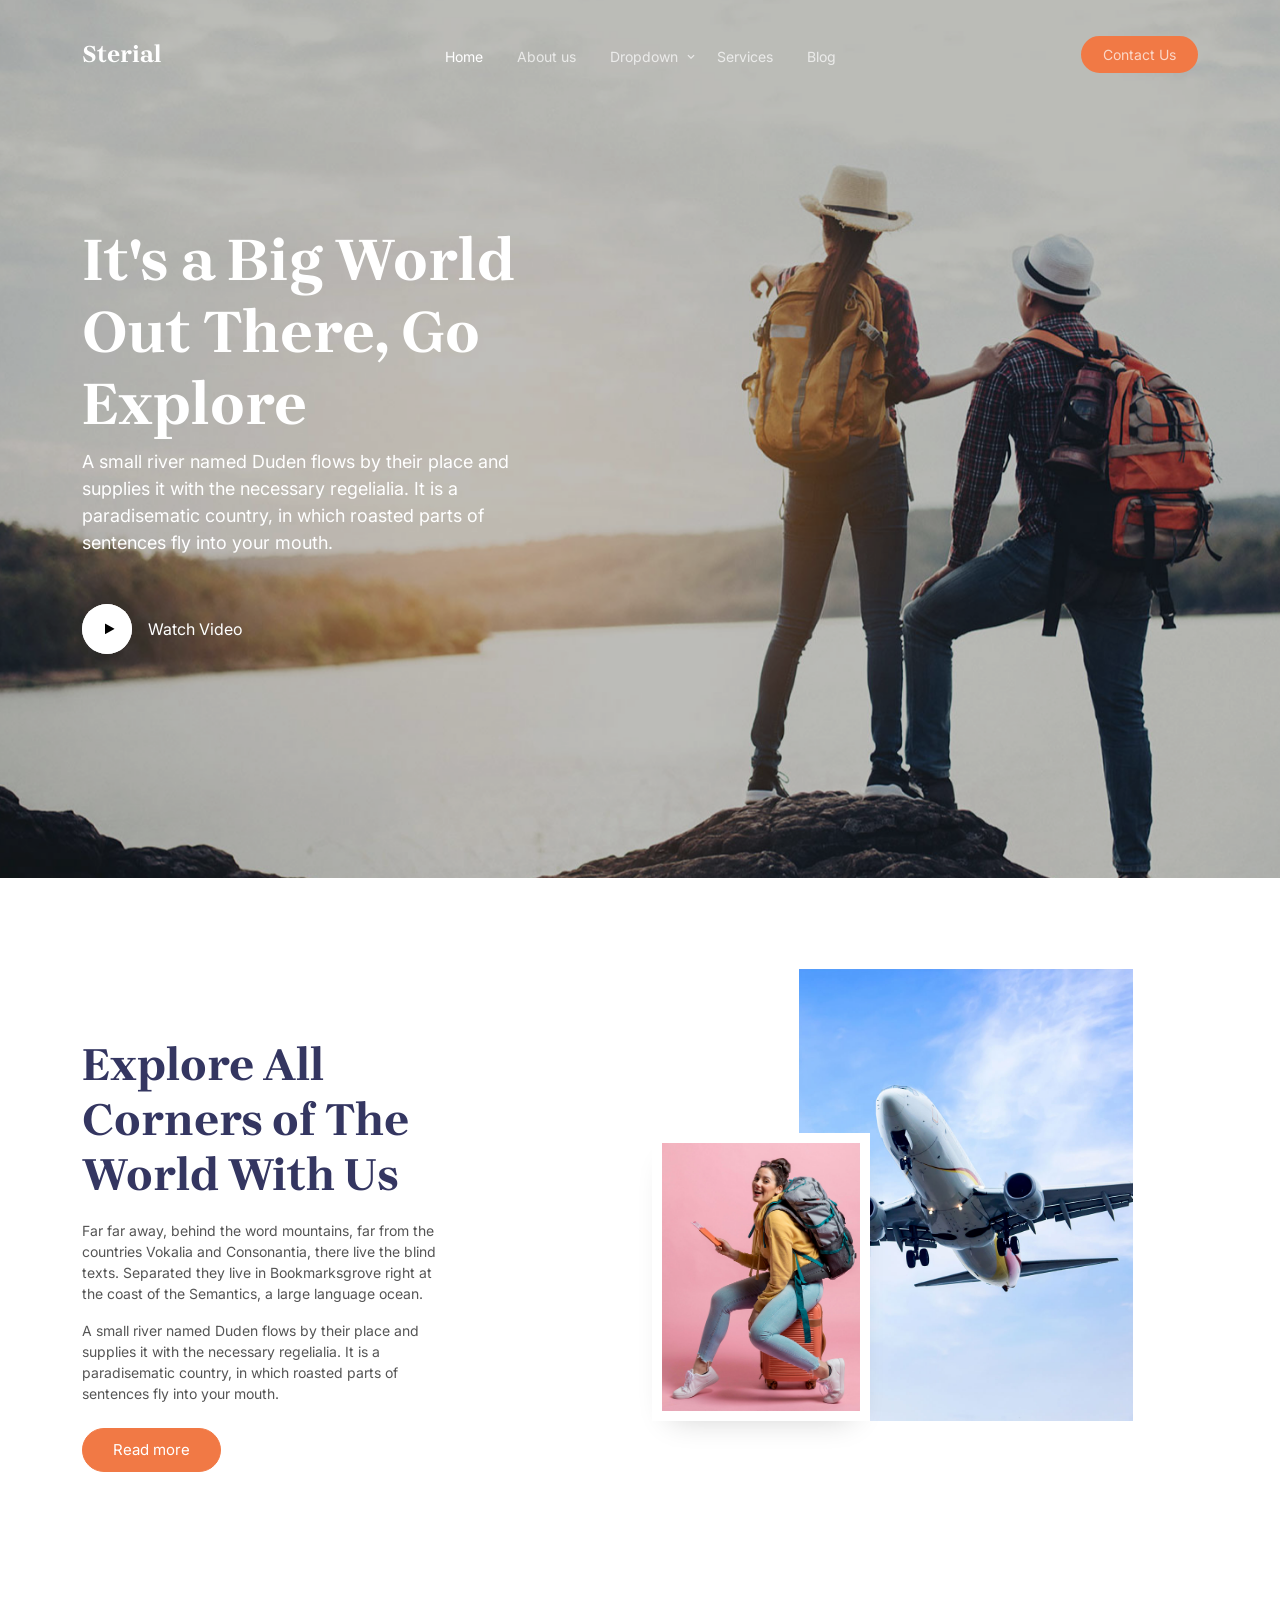
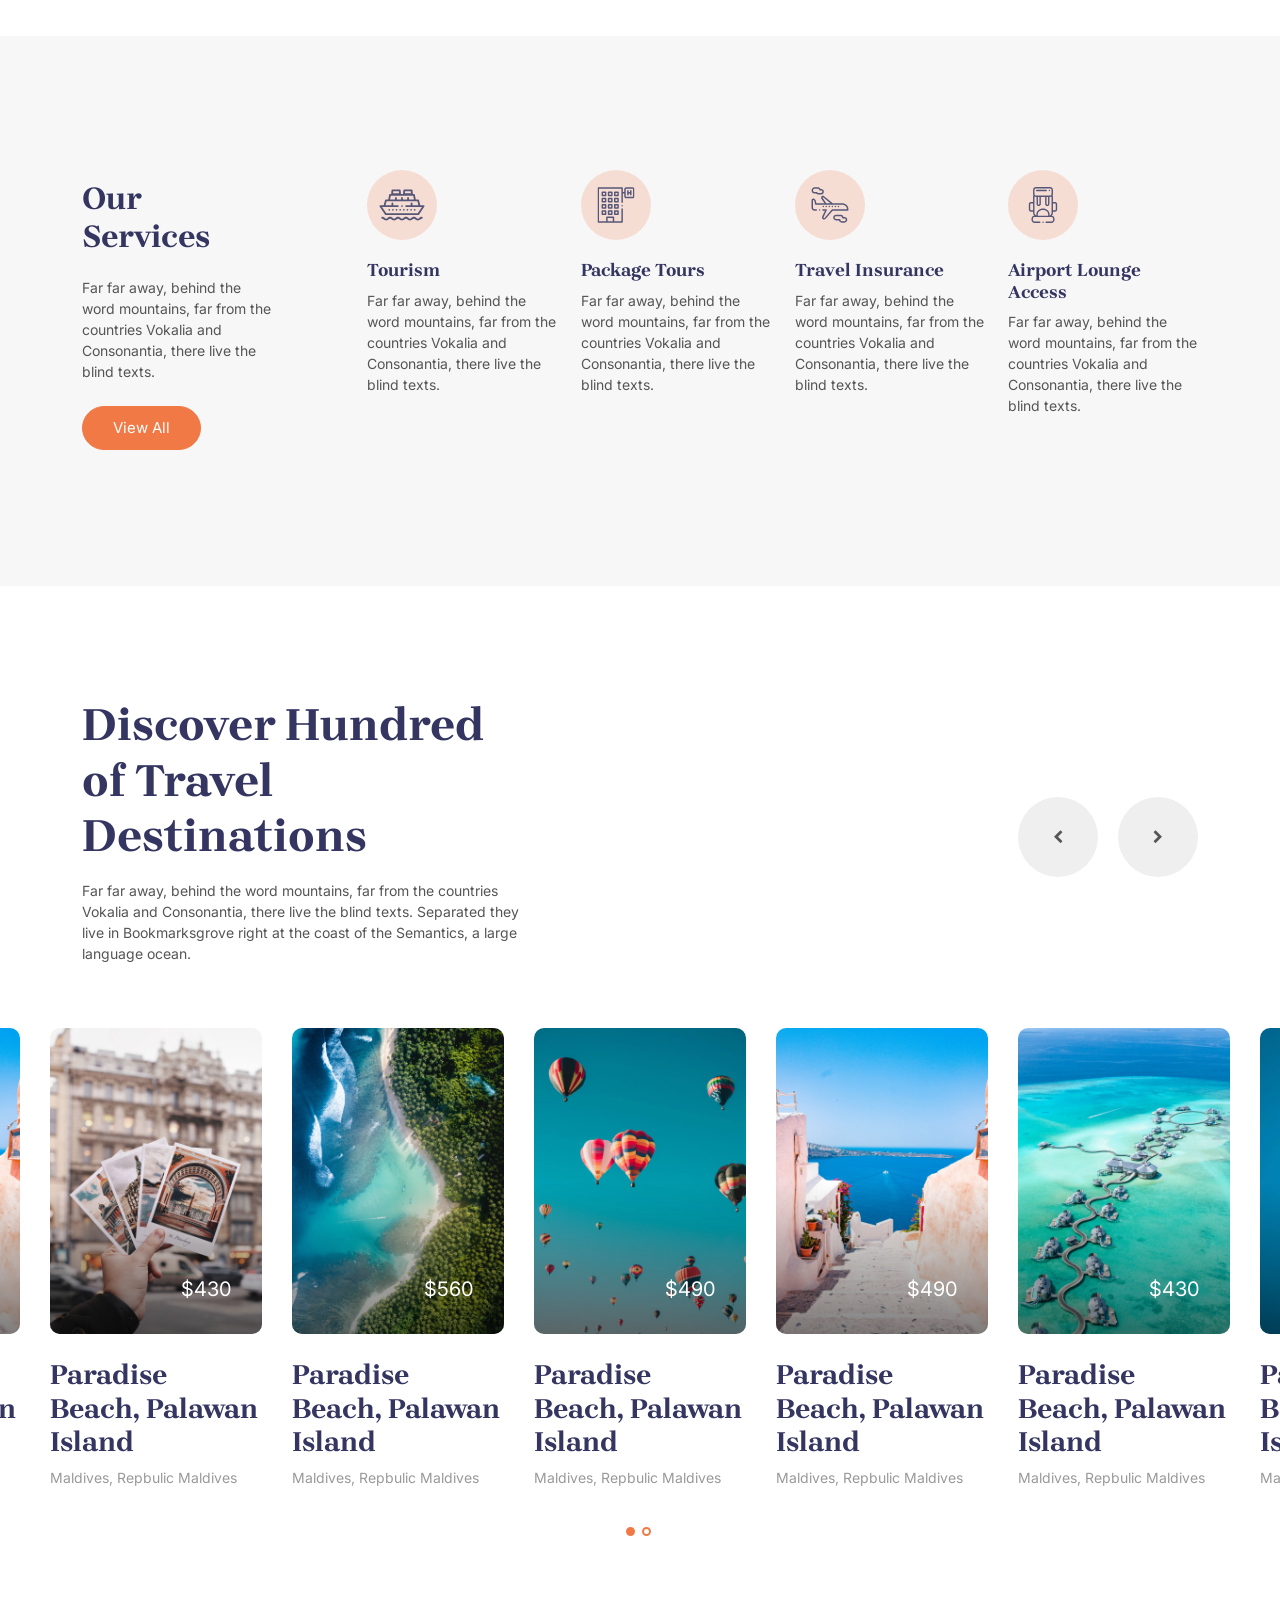
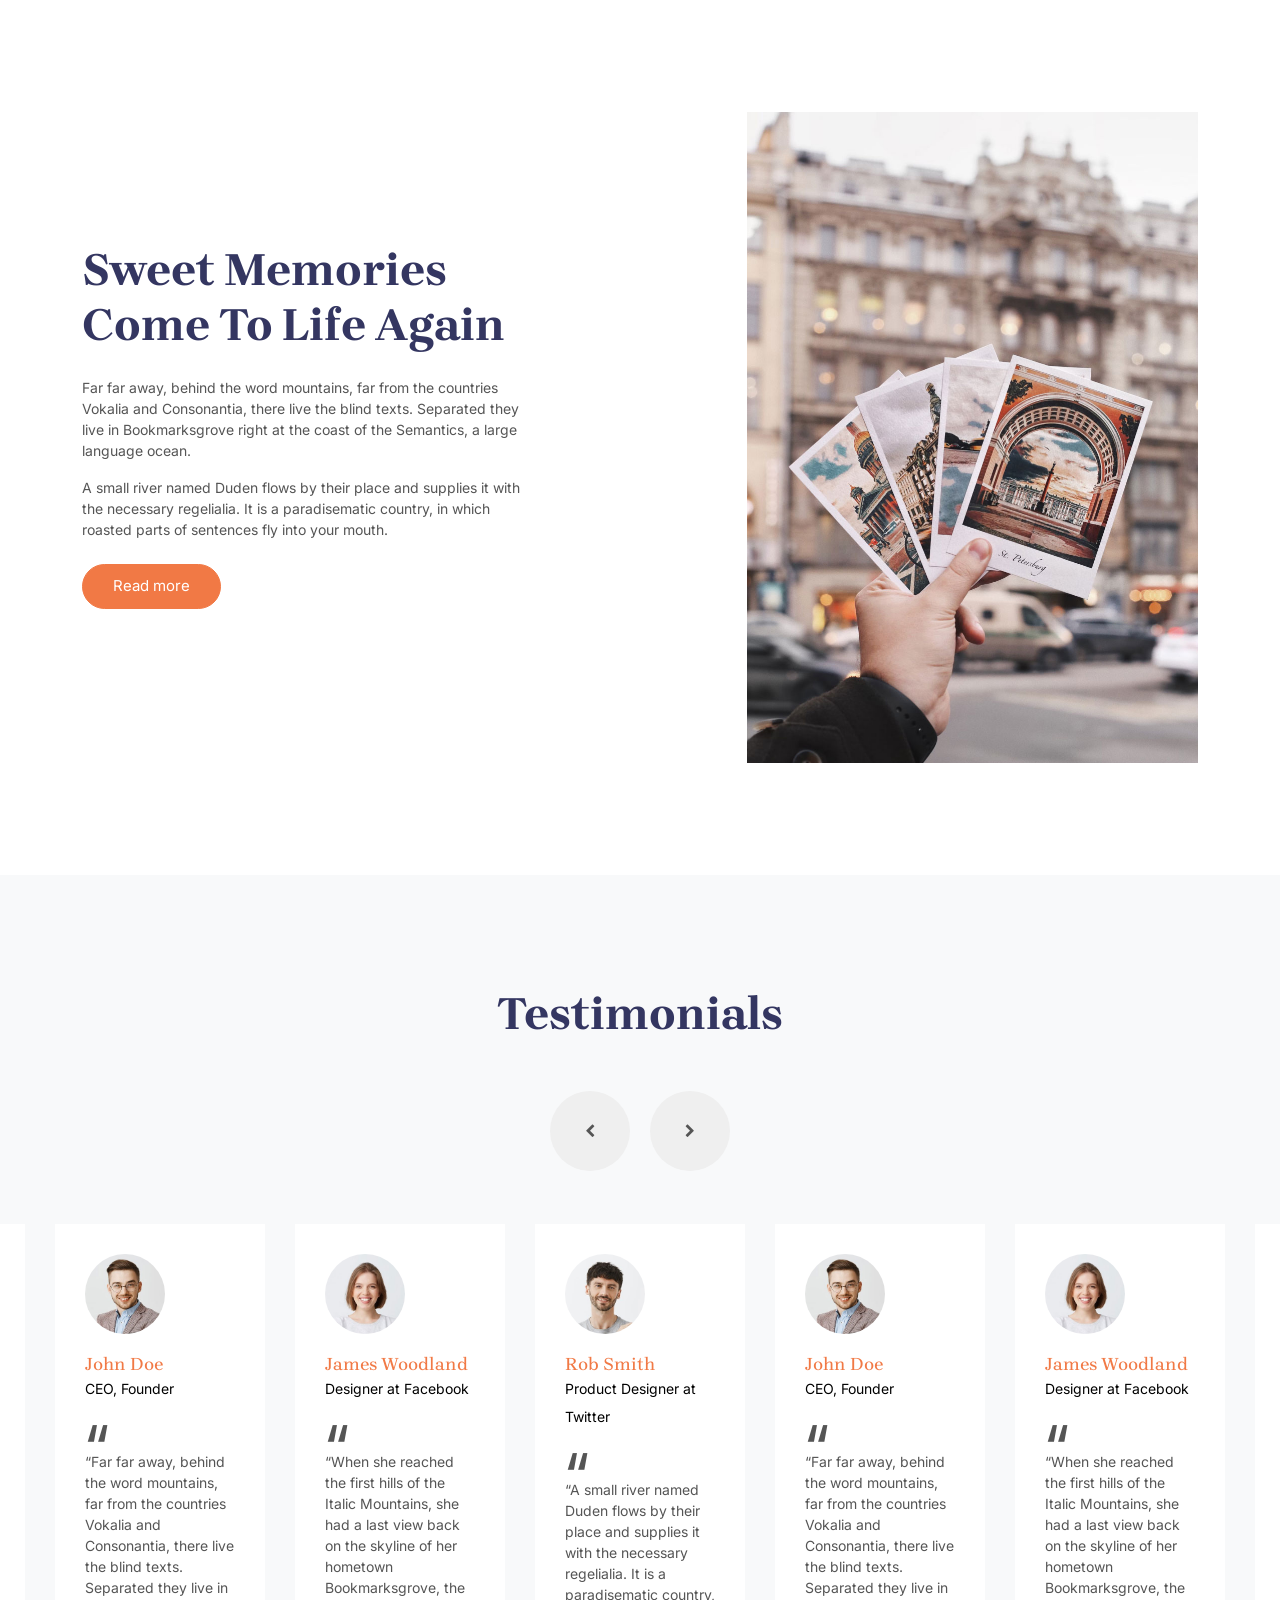
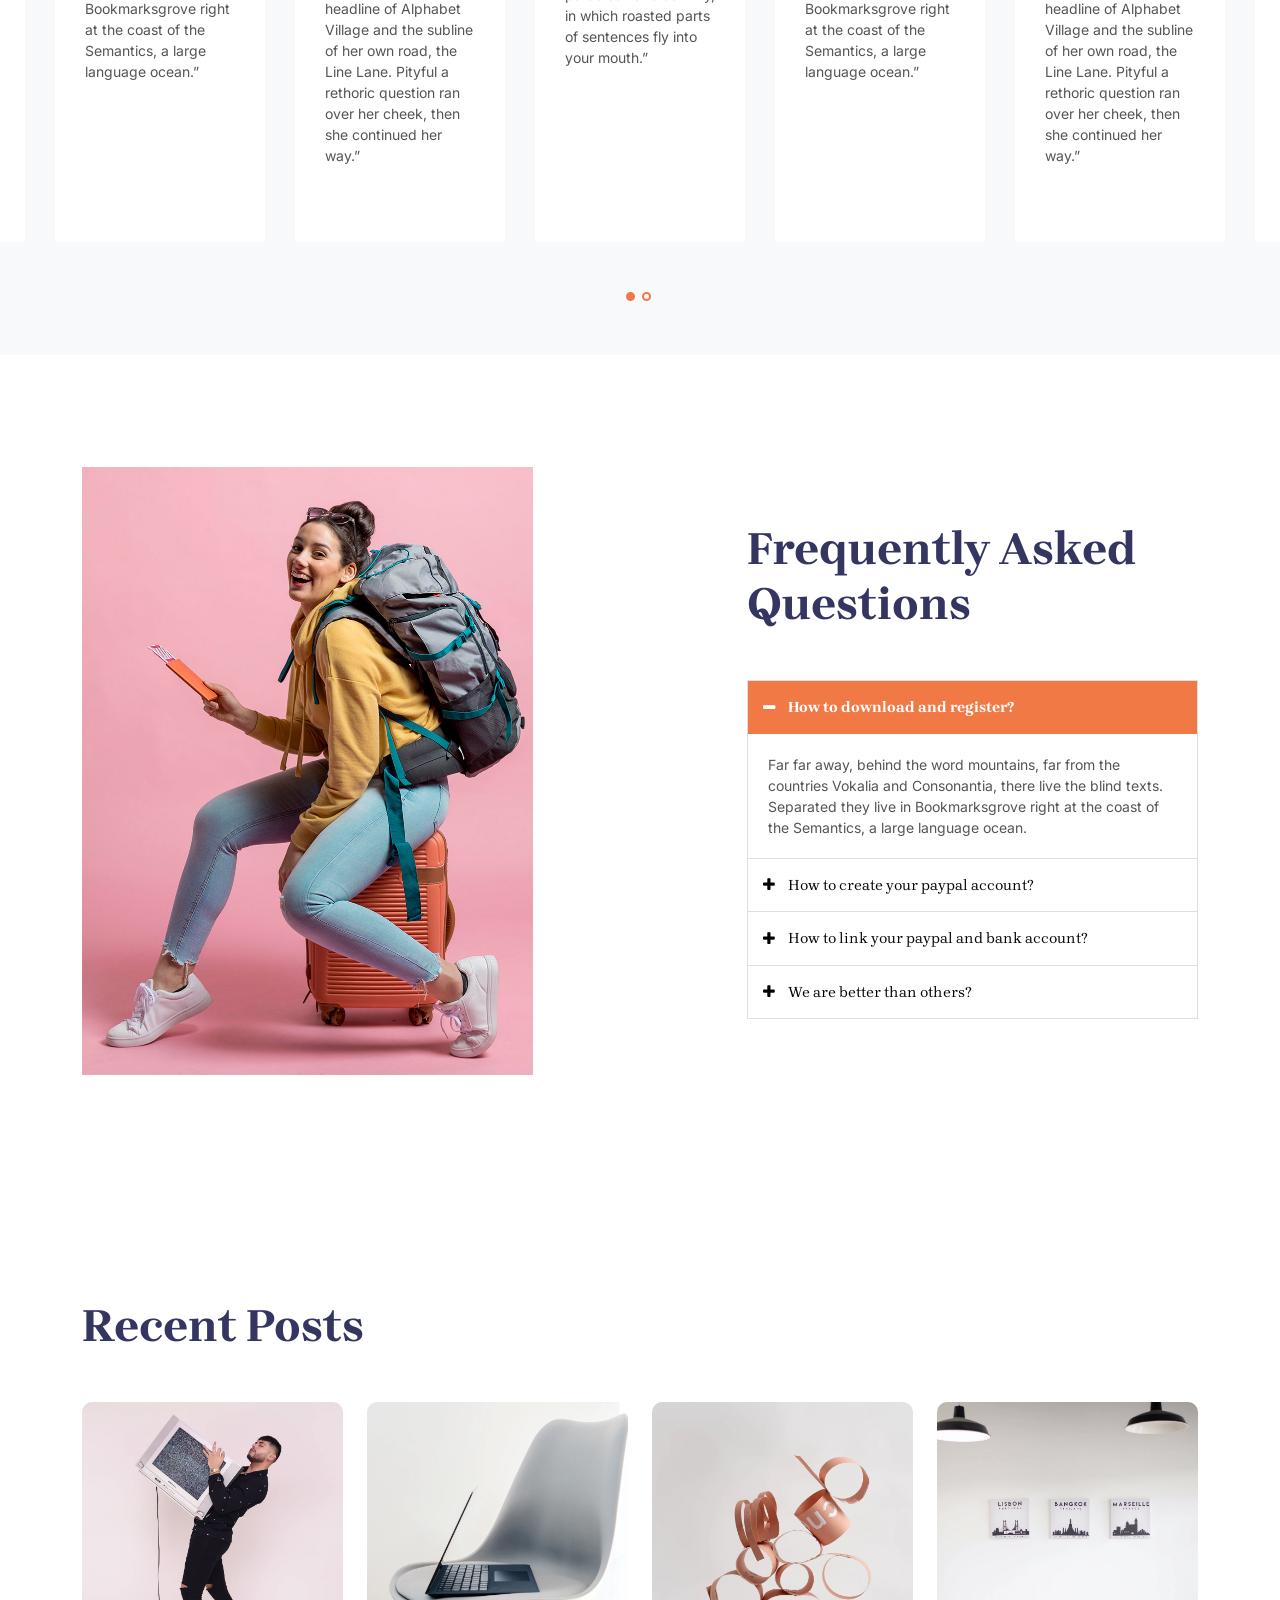
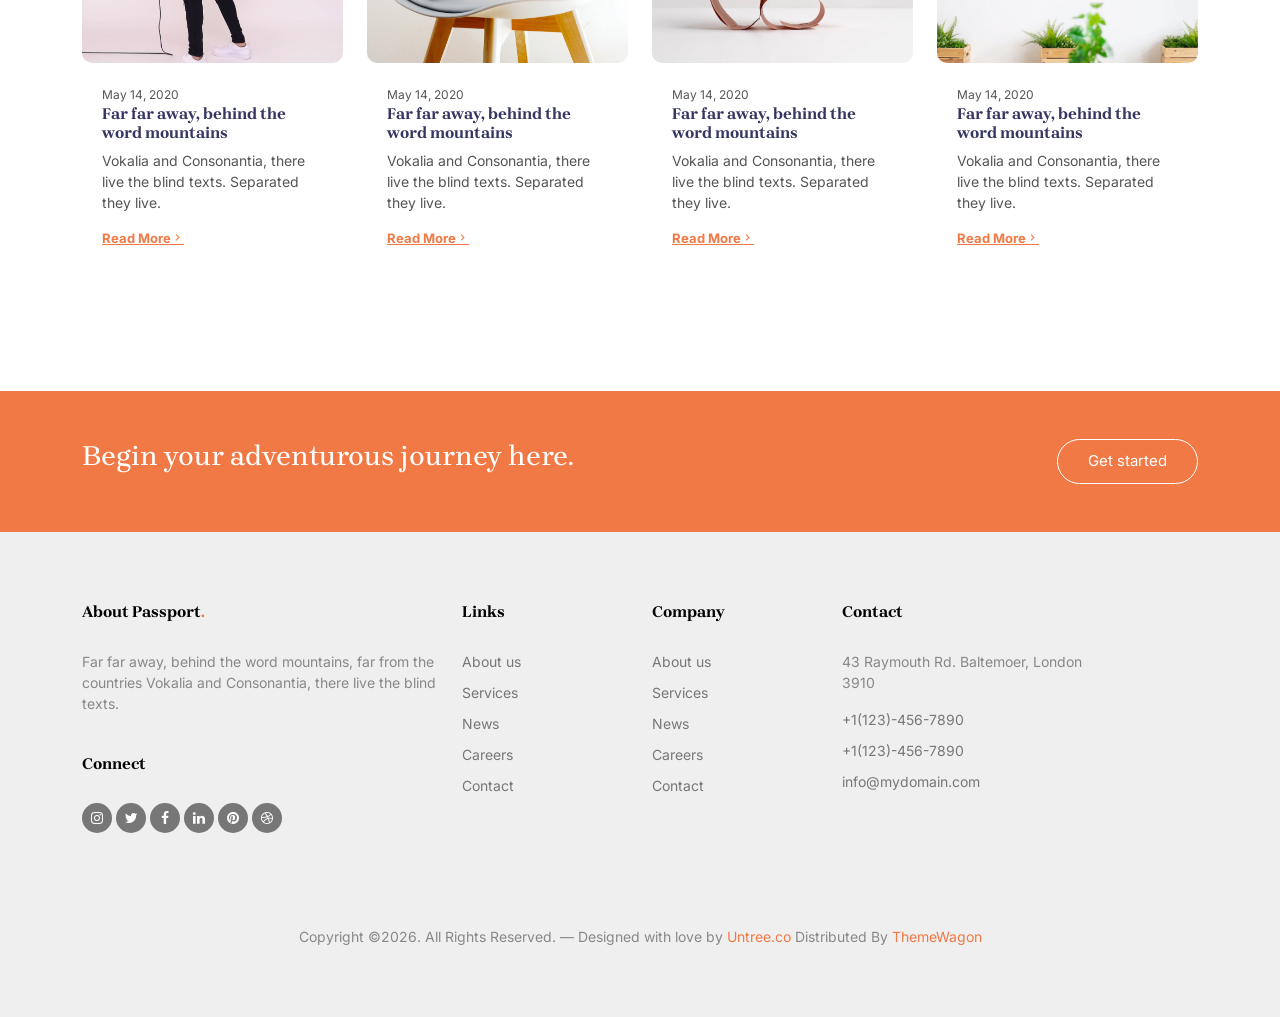
==== index.html @ 9c1f899d "updated full website files" ====
<!-- /*
* Template Name: Sterial
* Template Author: Untree.co
* Tempalte URI: https://untree.co/
* License: https://creativecommons.org/licenses/by/3.0/
*/ -->
<!doctype html>
<html lang="en">
<head>
	<!-- Required meta tags -->
	<meta charset="utf-8">
	<meta name="viewport" content="width=device-width, initial-scale=1">
	
	<meta name="author" content="Untree.co">
	<link rel="shortcut icon" href="favicon.png">

	<meta name="description" content="" />
	<meta name="keywords" content="bootstrap, bootstrap5" />
	
	<link rel="preconnect" href="https://fonts.googleapis.com">
	<link rel="preconnect" href="https://fonts.gstatic.com" crossorigin>
	<link href="https://fonts.googleapis.com/css2?family=Brygada+1918:ital,wght@0,400;0,600;0,700;1,400&family=Inter:wght@400;700&display=swap" rel="stylesheet">

	<link rel="stylesheet" href="fonts/icomoon/style.css">
	<link rel="stylesheet" href="fonts/flaticon/font/flaticon.css">

	<link rel="stylesheet" href="css/tiny-slider.css">
	<link rel="stylesheet" href="css/aos.css">
	<link rel="stylesheet" href="css/flatpickr.min.css">
	<link rel="stylesheet" href="css/glightbox.min.css">
	<link rel="stylesheet" href="css/style.css">


	<title>Sterial &mdash; Free Bootstrap 5 Website Template by Untree.co </title>
</head>
<body>

	<div class="site-mobile-menu site-navbar-target">
		<div class="site-mobile-menu-header">
			<div class="site-mobile-menu-close">
				<span class="icofont-close js-menu-toggle"></span>
			</div>
		</div>
		<div class="site-mobile-menu-body"></div>
	</div>

	<nav class="site-nav mt-3">
		<div class="container">

			<div class="site-navigation">
				<div class="row">
					<div class="col-6 col-lg-3">
						<a href="index.html" class="logo m-0 float-start">Sterial</a>
					</div>
					<div class="col-lg-6 d-none d-lg-inline-block text-center nav-center-wrap">
						<ul class="js-clone-nav  text-center site-menu p-0 m-0">
							<li class="active"><a href="index.html">Home</a></li>
							<li><a href="about.html">About us</a></li>
							<li class="has-children">
								<a href="#">Dropdown</a>
								<ul class="dropdown">
									<li><a href="#">Menu One</a></li>
									<li class="has-children">
										<a href="#">Menu Two</a>
										<ul class="dropdown">
											<li><a href="#">Sub Menu One</a></li>
											<li><a href="#">Sub Menu Two</a></li>
											<li><a href="#">Sub Menu Three</a></li>
										</ul>
									</li>
									<li><a href="#">Menu Three</a></li>
								</ul>
							</li>
							<li><a href="services.html">Services</a></li>
							<li><a href="blog.html">Blog</a></li>

						</ul>
					</div>
					<div class="col-6 col-lg-3 text-lg-end">
						<ul class="js-clone-nav d-none d-lg-inline-block text-end site-menu ">
							<li class="cta-button"><a href="contact.html">Contact Us</a></li>
						</ul>

						<a href="#" class="burger ms-auto float-end site-menu-toggle js-menu-toggle d-inline-block d-lg-none light" data-toggle="collapse" data-target="#main-navbar">
							<span></span>
						</a>
					</div>
				</div>
			</div>
			
		</div>
	</nav>

	

	<div class="hero overlay">

		<div class="img-bg rellax">
			<img src="images/hero_1.jpg" alt="Image" class="img-fluid">
		</div>

		<div class="container">
			<div class="row align-items-center justify-content-start">
				<div class="col-lg-5">

					<h1 class="heading" data-aos="fade-up">It's a Big World Out There, Go Explore</h1>
					<p class="mb-5" data-aos="fade-up">A small river named Duden flows by their place and supplies it with the necessary regelialia. It is a paradisematic country, in which roasted parts of sentences fly into your mouth.</p>

					<div data-aos="fade-up">
						<a href="https://www.youtube.com/watch?v=5n-e6lOhVq0" class="play-button align-items-center d-flex glightbox3" >
							<span class="icon-button me-3">
								<span class="icon-play"></span>
							</span>
							<span class="caption">Watch Video</span>
						</a>
					</div>
				</div>

				
			</div>
		</div>

		
	</div>


	<div class="section section-2">
		<div class="container">
			<div class="row align-items-center justify-content-between">
				<div class="col-lg-6 order-lg-2 mb-5 mb-lg-0">
					<div class="image-stack mb-5 mb-lg-0">
						<div class="image-stack__item image-stack__item--bottom" data-aos="fade-up"  >
							<img src="images/img_v_1.jpg" alt="Image" class="img-fluid rellax ">
						</div>
						<div class="image-stack__item image-stack__item--top" data-aos="fade-up" data-aos-delay="100"  data-rellax-percentage="0.5">
							<img src="images/img_v_2.jpg" alt="Image" class="img-fluid">
						</div>
					</div>

				</div>
				<div class="col-lg-4 order-lg-1">

					<div>
						<h2 class="heading mb-3" data-aos="fade-up" data-aos-delay="100">Explore All Corners of The World With Us</h2>

						<p data-aos="fade-up" data-aos-delay="200">Far far away, behind the word mountains, far from the countries Vokalia and Consonantia, there live the blind texts. Separated they live in Bookmarksgrove right at the coast of the Semantics, a large language ocean.</p>

						<p data-aos="fade-up" data-aos-delay="300">A small river named Duden flows by their place and supplies it with the necessary regelialia. It is a paradisematic country, in which roasted parts of sentences fly into your mouth.</p>

						<p class="my-4" data-aos="fade-up" data-aos-delay="300"><a href="#" class="btn btn-primary">Read more</a></p>
					</div>
				</div>
				
			</div>

		</div>		
	</div>

	<div class="section service-section-1">
		<div class="container">
			<div class="row">

				<div class="col-lg-3 mb-4 mb-lg-0">
					<div class="heading-content" data-aos="fade-up">
						<h2>Our <span class="d-block">Services</span></h2>
						<p>Far far away, behind the word mountains, far from the countries Vokalia and Consonantia, there live the blind texts.</p>
						<p class="my-4" data-aos="fade-up" data-aos-delay="300"><a href="#" class="btn btn-primary">View All</a></p>
					</div>
				</div>
				<div class="col-lg-9">
					<div class="row">
						<div class="col-6 col-md-6 col-lg-3 mb-4 mb-lg-0" data-aos="fade-up"  data-aos-delay="100">
							<div class="service-1">
								<span class="icon">
									<img src="images/svg/01.svg" alt="Image" class="img-fluid">
								</span>
								<div>
									<h3>Tourism</h3>
									<p>Far far away, behind the word mountains, far from the countries Vokalia and Consonantia, there live the blind texts.</p>
								</div>
							</div>
						</div>
						<div class="col-6 col-md-6 col-lg-3 mb-4 mb-lg-0" data-aos="fade-up"  data-aos-delay="200">
							<div class="service-1">
								<span class="icon">
									<img src="images/svg/02.svg" alt="Image" class="img-fluid">
								</span>
								<div>
									<h3>Package Tours</h3>
									<p>Far far away, behind the word mountains, far from the countries Vokalia and Consonantia, there live the blind texts.</p>
								</div>
							</div>
						</div>
						<div class="col-6 col-md-6 col-lg-3 mb-4 mb-lg-0" data-aos="fade-up"  data-aos-delay="300">
							<div class="service-1">
								<span class="icon">
									<img src="images/svg/03.svg" alt="Image" class="img-fluid">
								</span>
								<div>
									<h3>Travel Insurance</h3>
									<p>Far far away, behind the word mountains, far from the countries Vokalia and Consonantia, there live the blind texts.</p>
								</div>
							</div>
						</div>
						<div class="col-6 col-md-6 col-lg-3 mb-4 mb-lg-0" data-aos="fade-up"  data-aos-delay="400">
							<div class="service-1">
								<span class="icon">
									<img src="images/svg/04.svg" alt="Image" class="img-fluid">
								</span>
								<div>
									<h3>Airport Lounge Access</h3>
									<p>Far far away, behind the word mountains, far from the countries Vokalia and Consonantia, there live the blind texts.</p>
								</div>
							</div>
						</div>
					</div>
				</div>

			</div>
		</div>
	</div>

	<div class="section section-3" data-aos="fade-up" data-aos-delay="100">
		<div class="container">
			<div class="row align-items-center justify-content-between  mb-5">
				<div class="col-lg-5" data-aos="fade-up">
					<h2 class="heading mb-3">Discover Hundred of Travel Destinations</h2>
					<p>Far far away, behind the word mountains, far from the countries Vokalia and Consonantia, there live the blind texts. Separated they live in Bookmarksgrove right at the coast of the Semantics, a large language ocean.</p>
				</div>		
				<div class="col-lg-5 text-md-end" data-aos="fade-up" data-aos-delay="100">
					<div id="destination-controls">
						<span class="prev me-3" data-controls="prev">
							<span class="icon-chevron-left"></span>

						</span>
						<span class="next" data-controls="next">
							<span class="icon-chevron-right"></span>

						</span>
					</div>
				</div>
			</div>	

		</div>		

		<div class="destination-slider-wrap">
			<div class="destination-slider">
				<div class="destination">
					<div class="thumb">
						<img src="images/img-1.jpg" alt="Image" class="img-fluid">
						<div class="price">$430</div>
					</div>
					<div class="mt-4">
						<h3><a href="#">Paradise Beach, Palawan Island</a></h3>
						<span class="meta">Maldives, Repbulic Maldives</span>
					</div>
				</div>

				<div class="destination">
					<div class="thumb">
						<img src="images/img-2.jpg" alt="Image" class="img-fluid">
						<div class="price">$560</div>
					</div>
					<div class="mt-4">
						<h3><a href="#">Paradise Beach, Palawan Island</a></h3>
						<span class="meta">Maldives, Repbulic Maldives</span>
					</div>
				</div>

				<div class="destination">
					<div class="thumb">
						<img src="images/img-3.jpg" alt="Image" class="img-fluid">
						<div class="price">$490</div>
					</div>
					<div class="mt-4">
						<h3><a href="#">Paradise Beach, Palawan Island</a></h3>
						<span class="meta">Maldives, Repbulic Maldives</span>
					</div>
				</div>

				<div class="destination">
					<div class="thumb">
						<img src="images/img-4.jpg" alt="Image" class="img-fluid">
						<div class="price">$490</div>
					</div>
					<div class="mt-4">
						<h3><a href="#">Paradise Beach, Palawan Island</a></h3>
						<span class="meta">Maldives, Repbulic Maldives</span>
					</div>
				</div>


				<div class="destination">
					<div class="thumb">
						<img src="images/img-5.jpg" alt="Image" class="img-fluid">
						<div class="price">$430</div>
					</div>
					<div class="mt-4">
						<h3><a href="#">Paradise Beach, Palawan Island</a></h3>
						<span class="meta">Maldives, Repbulic Maldives</span>
					</div>
				</div>

				<div class="destination">
					<div class="thumb">
						<img src="images/img-6.jpg" alt="Image" class="img-fluid">
						<div class="price">$560</div>
					</div>
					<div class="mt-4">
						<h3><a href="#">Paradise Beach, Palawan Island</a></h3>
						<span class="meta">Maldives, Repbulic Maldives</span>
					</div>
				</div>

				<div class="destination">
					<div class="thumb">
						<img src="images/img-7.jpg" alt="Image" class="img-fluid">
						<div class="price">$490</div>
					</div>
					<div class="mt-4">
						<h3><a href="#">Paradise Beach, Palawan Island</a></h3>
						<span class="meta">Maldives, Repbulic Maldives</span>
					</div>
				</div>

				<div class="destination">
					<div class="thumb">
						<img src="images/img-4.jpg" alt="Image" class="img-fluid">
						<div class="price">$490</div>
					</div>
					<div class="mt-4">
						<h3><a href="#">Paradise Beach, Palawan Island</a></h3>
						<span class="meta">Maldives, Repbulic Maldives</span>
					</div>
				</div>

			</div>
		</div>

	</div>

	<div class="section">
		<div class="container">
			<div class="row justify-content-between align-items-center">
				<div class="col-lg-5 mb-4 mb-lg-0 order-lg-2" data-aos="fade-up">
					<img src="images/img-1.jpg" alt="Image" class="img-fluid">
				</div>
				<div class="col-lg-5" data-aos="fade-up" data-aos-delay="100">
					<h2 class="heading mb-4">Sweet Memories Come To Life Again</h2>
					<p>Far far away, behind the word mountains, far from the countries Vokalia and Consonantia, there live the blind texts. Separated they live in Bookmarksgrove right at the coast of the Semantics, a large language ocean.</p>
					<p>A small river named Duden flows by their place and supplies it with the necessary regelialia. It is a paradisematic country, in which roasted parts of sentences fly into your mouth.</p>
					<p class="my-4" data-aos="fade-up" data-aos-delay="200"><a href="#" class="btn btn-primary">Read more</a></p>
				</div>	
			</div>
		</div>
	</div>

	<div class="section bg-light">
		



		<h2 class="heading mb-5 text-center">Testimonials</h2>

		<div class="text-center mb-5">
			<div id="prevnext-testimonial">
				<span class="prev me-3" data-controls="prev">
					<span class="icon-chevron-left"></span>

				</span>
				<span class="next" data-controls="next">
					<span class="icon-chevron-right"></span>

				</span>
			</div>
		</div>

		<div class="wide-slider-testimonial-wrap">
			<div class="wide-slider-testimonial">
				<div class="item">
					<blockquote class="block-testimonial">
						<div class="author">
							<img src="images/person_1.jpg" alt="Free template by TemplateUX">
							<h3>John Doe</h3>
							<p class="position mb-5">CEO, Founder</p>
						</div>
						<p>
							<div class="quote">&ldquo;</div>
						&ldquo;Far far away, behind the word mountains, far from the countries Vokalia and Consonantia, there live the blind texts. Separated they live in Bookmarksgrove right at the coast of the Semantics, a large language ocean.&rdquo;</p>
					</blockquote>
				</div>

				<div class="item">
					<blockquote class="block-testimonial">
						<div class="author">
							<img src="images/person_2.jpg" alt="Free template by TemplateUX">
							<h3>James Woodland</h3>
							<p class="position mb-5">Designer at Facebook</p>
						</div>
						<p>
							<div class="quote">&ldquo;</div>
						&ldquo;When she reached the first hills of the Italic Mountains, she had a last view back on the skyline of her hometown Bookmarksgrove, the headline of Alphabet Village and the subline of her own road, the Line Lane. Pityful a rethoric question ran over her cheek, then she continued her way.&rdquo;</p>

					</blockquote>
				</div>

				<div class="item">
					<blockquote class="block-testimonial">
						<div class="author">
							<img src="images/person_3.jpg" alt="Free template by TemplateUX">
							<h3>Rob Smith</h3>
							<p class="position mb-5">Product Designer at Twitter</p>
						</div>
						<p>
							<div class="quote">&ldquo;</div>
						&ldquo;A small river named Duden flows by their place and supplies it with the necessary regelialia. It is a paradisematic country, in which roasted parts of sentences fly into your mouth.&rdquo;</p>
					</blockquote>
				</div>

				<div class="item">
					<blockquote class="block-testimonial">
						<div class="author">
							<img src="images/person_1.jpg" alt="Free template by TemplateUX">
							<h3>John Doe</h3>
							<p class="position mb-5">CEO, Founder</p>
						</div>
						<p>
							<div class="quote">&ldquo;</div>
						&ldquo;Far far away, behind the word mountains, far from the countries Vokalia and Consonantia, there live the blind texts. Separated they live in Bookmarksgrove right at the coast of the Semantics, a large language ocean.&rdquo;</p>
					</blockquote>
				</div>

				<div class="item">
					<blockquote class="block-testimonial">
						<div class="author">
							<img src="images/person_2.jpg" alt="Free template by TemplateUX">
							<h3>James Woodland</h3>
							<p class="position mb-5">Designer at Facebook</p>
						</div>
						<p>
							<div class="quote">&ldquo;</div>
						&ldquo;When she reached the first hills of the Italic Mountains, she had a last view back on the skyline of her hometown Bookmarksgrove, the headline of Alphabet Village and the subline of her own road, the Line Lane. Pityful a rethoric question ran over her cheek, then she continued her way.&rdquo;</p>

					</blockquote>
				</div>

				<div class="item">
					<blockquote class="block-testimonial">
						<div class="author">
							<img src="images/person_3.jpg" alt="Free template by TemplateUX">
							<h3>Rob Smith</h3>
							<p class="position mb-5">Product Designer at Twitter</p>
						</div>
						<p>
							<div class="quote">&ldquo;</div>
						&ldquo;A small river named Duden flows by their place and supplies it with the necessary regelialia. It is a paradisematic country, in which roasted parts of sentences fly into your mouth.&rdquo;</p>
					</blockquote>
				</div>
			</div>
		</div>



	</div> <!-- /.untree_co-section -->

	<div class="section">
		<div class="container">
			<div class="row justify-content-between align-items-center">
				<div class="col-lg-5 mb-4 mb-lg-0">
					<img src="images/img_v_2.jpg" alt="Image" class="img-fluid">
				</div>
				<div class="col-lg-5 mt-4 mt-lg-0"  data-aos="fade-up" data-aos-delay="100">

					<h2 class="heading mb-5">Frequently Asked <br> Questions</h2>

					<div class="custom-accordion" id="accordion_1">
						<div class="accordion-item">
							<h2 class="mb-0">
								<button class="btn btn-link" type="button" data-bs-toggle="collapse" data-bs-target="#collapseOne" aria-expanded="true" aria-controls="collapseOne">How to download and register?</button>
							</h2>

							<div id="collapseOne" class="collapse show" aria-labelledby="headingOne" data-bs-parent="#accordion_1">
								<div class="accordion-body">
									Far far away, behind the word mountains, far from the countries Vokalia and Consonantia, there live the blind texts. Separated they live in Bookmarksgrove right at the coast of the Semantics, a large language ocean.
								</div>
							</div>
						</div> <!-- .accordion-item -->

						<div class="accordion-item">
							<h2 class="mb-0">
								<button class="btn btn-link collapsed" type="button" data-bs-toggle="collapse" data-bs-target="#collapseTwo" aria-expanded="false" aria-controls="collapseTwo">How to create your paypal account?</button>
							</h2>
							<div id="collapseTwo" class="collapse" aria-labelledby="headingTwo" data-bs-parent="#accordion_1">
								<div class="accordion-body">
									A small river named Duden flows by their place and supplies it with the necessary regelialia. It is a paradisematic country, in which roasted parts of sentences fly into your mouth.
								</div>
							</div>
						</div> <!-- .accordion-item -->
						<div class="accordion-item">
							<h2 class="mb-0">
								<button class="btn btn-link collapsed" type="button" data-bs-toggle="collapse" data-bs-target="#collapseThree" aria-expanded="false" aria-controls="collapseThree">How to link your paypal and bank account?</button>
							</h2>

							<div id="collapseThree" class="collapse" aria-labelledby="headingThree" data-bs-parent="#accordion_1">
								<div class="accordion-body">
									When she reached the first hills of the Italic Mountains, she had a last view back on the skyline of her hometown Bookmarksgrove, the headline of Alphabet Village and the subline of her own road, the Line Lane. Pityful a rethoric question ran over her cheek, then she continued her way.
								</div>
							</div>

						</div> <!-- .accordion-item -->


						<div class="accordion-item">
							<h2 class="mb-0">
								<button class="btn btn-link collapsed" type="button" data-bs-toggle="collapse" data-bs-target="#collapseFour" aria-expanded="false" aria-controls="collapseFour">We are better than others?</button>
							</h2>

							<div id="collapseFour" class="collapse" aria-labelledby="headingThree" data-bs-parent="#accordion_1">
								<div class="accordion-body">
									When she reached the first hills of the Italic Mountains, she had a last view back on the skyline of her hometown Bookmarksgrove, the headline of Alphabet Village and the subline of her own road, the Line Lane. Pityful a rethoric question ran over her cheek, then she continued her way.
								</div>
							</div>

						</div> <!-- .accordion-item -->

					</div>
				</div>
			</div>
		</div>
	</div>


	<div class="section">
		<div class="container">

			<div class="row">
				<div class="col-12"data-aos="fade-up" data-aos-delay="0">
					
					<h2 class="heading mb-5">Recent Posts</h2>
				</div>
			</div>
			<div class="row align-items-stretch">
				<div class="col-6 col-sm-6 col-md-6 col-lg-3" data-aos="fade-up" data-aos-delay="100">
					<div class="media-entry">
						<a href="#">
							<img src="images/gal_1.jpg" alt="Image" class="img-fluid">
						</a>
						<div class="bg-white m-body">
							<span class="date">May 14, 2020</span>
							<h3><a href="#">Far far away, behind the word mountains</a></h3>
							<p>Vokalia and Consonantia, there live the blind texts. Separated they live.</p>

							<a href="single.html" class="more d-flex align-items-center float-start">
								<span class="label">Read More</span>
								<span class="arrow"><span class="icon-keyboard_arrow_right"></span></span>
							</a>
						</div>
					</div>
				</div>
				<div class="col-6 col-sm-6 col-md-6 col-lg-3" data-aos="fade-up" data-aos-delay="200">
					<div class="media-entry">
						<a href="#">
							<img src="images/gal_2.jpg" alt="Image" class="img-fluid">
						</a>
						<div class="bg-white m-body">
							<span class="date">May 14, 2020</span>
							<h3><a href="#">Far far away, behind the word mountains</a></h3>
							<p>Vokalia and Consonantia, there live the blind texts. Separated they live.</p>

							<a href="single.html" class="more d-flex align-items-center float-start">
								<span class="label">Read More</span>
								<span class="arrow"><span class="icon-keyboard_arrow_right"></span></span>
							</a>
						</div>
					</div>
				</div>
				<div class="col-6 col-sm-6 col-md-6 col-lg-3" data-aos="fade-up" data-aos-delay="300">
					<div class="media-entry">
						<a href="#">
							<img src="images/gal_3.jpg" alt="Image" class="img-fluid">
						</a>
						<div class="bg-white m-body">
							<span class="date">May 14, 2020</span>
							<h3><a href="#">Far far away, behind the word mountains</a></h3>
							<p>Vokalia and Consonantia, there live the blind texts. Separated they live.</p>
							<a href="single.html" class="more d-flex align-items-center float-start">
								<span class="label">Read More</span>
								<span class="arrow"><span class="icon-keyboard_arrow_right"></span></span>
							</a>
						</div>
					</div>
				</div>
				<div class="col-6 col-sm-6 col-md-6 col-lg-3" data-aos="fade-up" data-aos-delay="400">
					<div class="media-entry">
						<a href="#">
							<img src="images/gal_4.jpg" alt="Image" class="img-fluid">
						</a>
						<div class="bg-white m-body">
							<span class="date">May 14, 2020</span>
							<h3><a href="#">Far far away, behind the word mountains</a></h3>
							<p>Vokalia and Consonantia, there live the blind texts. Separated they live.</p>
							<a href="single.html" class="more d-flex align-items-center float-start">
								<span class="label">Read More</span>
								<span class="arrow"><span class="icon-keyboard_arrow_right"></span></span>
							</a>
						</div>
					</div>
				</div>
			</div>	
		</div>		
	</div>



	<div class="py-5 bg-primary">
		<div class="container">
			<div class="row">
				<div class="col-lg-7 text-center mb-3 mb-lg-0 text-lg-start">
					<h3 class="text-white m-0">Begin your adventurous journey here.</h3>
				</div>		
				<div class="col-lg-5 text-center text-lg-end">
					<a href="#" class="btn btn-outline-white">Get started</a>
				</div>
			</div>		
		</div>		
	</div>

	<div class="site-footer">
		<div class="container">

			<div class="row">
				<div class="col-lg-4">
					<div class="widget">
						<h3>About Passport<span class="text-primary">.</span> </h3>
						<p>Far far away, behind the word mountains, far from the countries Vokalia and Consonantia, there live the blind texts.</p>
					</div> <!-- /.widget -->
					<div class="widget">
						<h3>Connect</h3>
						<ul class="list-unstyled social">
							<li><a href="#"><span class="icon-instagram"></span></a></li>
							<li><a href="#"><span class="icon-twitter"></span></a></li>
							<li><a href="#"><span class="icon-facebook"></span></a></li>
							<li><a href="#"><span class="icon-linkedin"></span></a></li>
							<li><a href="#"><span class="icon-pinterest"></span></a></li>
							<li><a href="#"><span class="icon-dribbble"></span></a></li>
						</ul>
					</div> <!-- /.widget -->
				</div> <!-- /.col-lg-3 -->

				<div class="col-lg-2 ml-auto">
					<div class="widget">
						<h3>Links</h3>
						<ul class="list-unstyled float-left links">
							<li><a href="#">About us</a></li>
							<li><a href="#">Services</a></li>
							<li><a href="#">News</a></li>
							<li><a href="#">Careers</a></li>
							<li><a href="#">Contact</a></li>
						</ul>
					</div> <!-- /.widget -->
				</div> <!-- /.col-lg-3 -->

				<div class="col-lg-2">
					<div class="widget">
						<h3>Company</h3>
						<ul class="list-unstyled float-left links">
							<li><a href="#">About us</a></li>
							<li><a href="#">Services</a></li>
							<li><a href="#">News</a></li>
							<li><a href="#">Careers</a></li>
							<li><a href="#">Contact</a></li>
						</ul>
					</div> <!-- /.widget -->
				</div> <!-- /.col-lg-3 -->


				<div class="col-lg-3">
					<div class="widget">
						<h3>Contact</h3>
						<address>43 Raymouth Rd. Baltemoer, London 3910</address>
						<ul class="list-unstyled links mb-4">
							<li><a href="tel://11234567890">+1(123)-456-7890</a></li>
							<li><a href="tel://11234567890">+1(123)-456-7890</a></li>
							<li><a href="mailto:info@mydomain.com">info@mydomain.com</a></li>
						</ul>
					</div> <!-- /.widget -->
				</div> <!-- /.col-lg-3 -->

			</div> <!-- /.row -->

			<div class="row mt-5">
				<div class="col-12 text-center">
					<p class="mb-0">Copyright &copy;<script>document.write(new Date().getFullYear());</script>. All Rights Reserved. &mdash; Designed with love by <a href="https://untree.co">Untree.co</a> <!-- License information: https://untree.co/license/ --> Distributed By <a href="https:/themewagon.com" target="_blank">ThemeWagon</a>
					</p>
				</div>
			</div> <!-- /.container -->
		</div> <!-- /.site-footer -->

		<!-- Preloader -->
		<div id="overlayer"></div>
		<div class="loader">
			<div class="spinner-border text-primary" role="status">
				<span class="visually-hidden">Loading...</span>
			</div>
		</div>


		<script src="js/bootstrap.bundle.min.js"></script>
		<script src="js/tiny-slider.js"></script>
		<script src="js/aos.js"></script>
		<script src="js/navbar.js"></script>
		<script src="js/counter.js"></script>
		<script src="js/rellax.js"></script>
		<script src="js/flatpickr.js"></script>
		<script src="js/glightbox.min.js"></script>
		<script src="js/custom.js"></script>
	</body>
	</html>
---- fonts/icomoon/style.css ----
@font-face {
  font-family: 'icomoon';
  src:  url('fonts/icomoon.eot?10si43');
  src:  url('fonts/icomoon.eot?10si43#iefix') format('embedded-opentype'),
    url('fonts/icomoon.ttf?10si43') format('truetype'),
    url('fonts/icomoon.woff?10si43') format('woff'),
    url('fonts/icomoon.svg?10si43#icomoon') format('svg');
  font-weight: normal;
  font-style: normal;
}

[class^="icon-"], [class*=" icon-"] {
  /* use !important to prevent issues with browser extensions that change fonts */
  font-family: 'icomoon' !important;
  speak: none;
  font-style: normal;
  font-weight: normal;
  font-variant: normal;
  text-transform: none;
  line-height: 1;

  /* Better Font Rendering =========== */
  -webkit-font-smoothing: antialiased;
  -moz-osx-font-smoothing: grayscale;
}

.icon-asterisk:before {
  content: "\f069";
}
.icon-plus:before {
  content: "\f067";
}
.icon-question:before {
  content: "\f128";
}
.icon-minus:before {
  content: "\f068";
}
.icon-glass:before {
  content: "\f000";
}
.icon-music:before {
  content: "\f001";
}
.icon-search:before {
  content: "\f002";
}
.icon-envelope-o:before {
  content: "\f003";
}
.icon-heart:before {
  content: "\f004";
}
.icon-star:before {
  content: "\f005";
}
.icon-star-o:before {
  content: "\f006";
}
.icon-user:before {
  content: "\f007";
}
.icon-film:before {
  content: "\f008";
}
.icon-th-large:before {
  content: "\f009";
}
.icon-th:before {
  content: "\f00a";
}
.icon-th-list:before {
  content: "\f00b";
}
.icon-check:before {
  content: "\f00c";
}
.icon-close:before {
  content: "\f00d";
}
.icon-remove:before {
  content: "\f00d";
}
.icon-times:before {
  content: "\f00d";
}
.icon-search-plus:before {
  content: "\f00e";
}
.icon-search-minus:before {
  content: "\f010";
}
.icon-power-off:before {
  content: "\f011";
}
.icon-signal:before {
  content: "\f012";
}
.icon-cog:before {
  content: "\f013";
}
.icon-gear:before {
  content: "\f013";
}
.icon-trash-o:before {
  content: "\f014";
}
.icon-home:before {
  content: "\f015";
}
.icon-file-o:before {
  content: "\f016";
}
.icon-clock-o:before {
  content: "\f017";
}
.icon-road:before {
  content: "\f018";
}
.icon-download:before {
  content: "\f019";
}
.icon-arrow-circle-o-down:before {
  content: "\f01a";
}
.icon-arrow-circle-o-up:before {
  content: "\f01b";
}
.icon-inbox:before {
  content: "\f01c";
}
.icon-play-circle-o:before {
  content: "\f01d";
}
.icon-repeat:before {
  content: "\f01e";
}
.icon-rotate-right:before {
  content: "\f01e";
}
.icon-refresh:before {
  content: "\f021";
}
.icon-list-alt:before {
  content: "\f022";
}
.icon-lock:before {
  content: "\f023";
}
.icon-flag:before {
  content: "\f024";
}
.icon-headphones:before {
  content: "\f025";
}
.icon-volume-off:before {
  content: "\f026";
}
.icon-volume-down:before {
  content: "\f027";
}
.icon-volume-up:before {
  content: "\f028";
}
.icon-qrcode:before {
  content: "\f029";
}
.icon-barcode:before {
  content: "\f02a";
}
.icon-tag:before {
  content: "\f02b";
}
.icon-tags:before {
  content: "\f02c";
}
.icon-book:before {
  content: "\f02d";
}
.icon-bookmark:before {
  content: "\f02e";
}
.icon-print:before {
  content: "\f02f";
}
.icon-camera:before {
  content: "\f030";
}
.icon-font:before {
  content: "\f031";
}
.icon-bold:before {
  content: "\f032";
}
.icon-italic:before {
  content: "\f033";
}
.icon-text-height:before {
  content: "\f034";
}
.icon-text-width:before {
  content: "\f035";
}
.icon-align-left:before {
  content: "\f036";
}
.icon-align-center:before {
  content: "\f037";
}
.icon-align-right:before {
  content: "\f038";
}
.icon-align-justify:before {
  content: "\f039";
}
.icon-list:before {
  content: "\f03a";
}
.icon-dedent:before {
  content: "\f03b";
}
.icon-outdent:before {
  content: "\f03b";
}
.icon-indent:before {
  content: "\f03c";
}
.icon-video-camera:before {
  content: "\f03d";
}
.icon-image:before {
  content: "\f03e";
}
.icon-photo:before {
  content: "\f03e";
}
.icon-picture-o:before {
  content: "\f03e";
}
.icon-pencil:before {
  content: "\f040";
}
.icon-map-marker:before {
  content: "\f041";
}
.icon-adjust:before {
  content: "\f042";
}
.icon-tint:before {
  content: "\f043";
}
.icon-edit:before {
  content: "\f044";
}
.icon-pencil-square-o:before {
  content: "\f044";
}
.icon-share-square-o:before {
  content: "\f045";
}
.icon-check-square-o:before {
  content: "\f046";
}
.icon-arrows:before {
  content: "\f047";
}
.icon-step-backward:before {
  content: "\f048";
}
.icon-fast-backward:before {
  content: "\f049";
}
.icon-backward:before {
  content: "\f04a";
}
.icon-play:before {
  content: "\f04b";
}
.icon-pause:before {
  content: "\f04c";
}
.icon-stop:before {
  content: "\f04d";
}
.icon-forward:before {
  content: "\f04e";
}
.icon-fast-forward:before {
  content: "\f050";
}
.icon-step-forward:before {
  content: "\f051";
}
.icon-eject:before {
  content: "\f052";
}
.icon-chevron-left:before {
  content: "\f053";
}
.icon-chevron-right:before {
  content: "\f054";
}
.icon-plus-circle:before {
  content: "\f055";
}
.icon-minus-circle:before {
  content: "\f056";
}
.icon-times-circle:before {
  content: "\f057";
}
.icon-check-circle:before {
  content: "\f058";
}
.icon-question-circle:before {
  content: "\f059";
}
.icon-info-circle:before {
  content: "\f05a";
}
.icon-crosshairs:before {
  content: "\f05b";
}
.icon-times-circle-o:before {
  content: "\f05c";
}
.icon-check-circle-o:before {
  content: "\f05d";
}
.icon-ban:before {
  content: "\f05e";
}
.icon-arrow-left:before {
  content: "\f060";
}
.icon-arrow-right:before {
  content: "\f061";
}
.icon-arrow-up:before {
  content: "\f062";
}
.icon-arrow-down:before {
  content: "\f063";
}
.icon-mail-forward:before {
  content: "\f064";
}
.icon-share:before {
  content: "\f064";
}
.icon-expand:before {
  content: "\f065";
}
.icon-compress:before {
  content: "\f066";
}
.icon-exclamation-circle:before {
  content: "\f06a";
}
.icon-gift:before {
  content: "\f06b";
}
.icon-leaf:before {
  content: "\f06c";
}
.icon-fire:before {
  content: "\f06d";
}
.icon-eye:before {
  content: "\f06e";
}
.icon-eye-slash:before {
  content: "\f070";
}
.icon-exclamation-triangle:before {
  content: "\f071";
}
.icon-warning:before {
  content: "\f071";
}
.icon-plane:before {
  content: "\f072";
}
.icon-calendar:before {
  content: "\f073";
}
.icon-random:before {
  content: "\f074";
}
.icon-comment:before {
  content: "\f075";
}
.icon-magnet:before {
  content: "\f076";
}
.icon-chevron-up:before {
  content: "\f077";
}
.icon-chevron-down:before {
  content: "\f078";
}
.icon-retweet:before {
  content: "\f079";
}
.icon-shopping-cart:before {
  content: "\f07a";
}
.icon-folder:before {
  content: "\f07b";
}
.icon-folder-open:before {
  content: "\f07c";
}
.icon-arrows-v:before {
  content: "\f07d";
}
.icon-arrows-h:before {
  content: "\f07e";
}
.icon-bar-chart:before {
  content: "\f080";
}
.icon-bar-chart-o:before {
  content: "\f080";
}
.icon-twitter-square:before {
  content: "\f081";
}
.icon-facebook-square:before {
  content: "\f082";
}
.icon-camera-retro:before {
  content: "\f083";
}
.icon-key:before {
  content: "\f084";
}
.icon-cogs:before {
  content: "\f085";
}
.icon-gears:before {
  content: "\f085";
}
.icon-comments:before {
  content: "\f086";
}
.icon-thumbs-o-up:before {
  content: "\f087";
}
.icon-thumbs-o-down:before {
  content: "\f088";
}
.icon-star-half:before {
  content: "\f089";
}
.icon-heart-o:before {
  content: "\f08a";
}
.icon-sign-out:before {
  content: "\f08b";
}
.icon-linkedin-square:before {
  content: "\f08c";
}
.icon-thumb-tack:before {
  content: "\f08d";
}
.icon-external-link:before {
  content: "\f08e";
}
.icon-sign-in:before {
  content: "\f090";
}
.icon-trophy:before {
  content: "\f091";
}
.icon-github-square:before {
  content: "\f092";
}
.icon-upload:before {
  content: "\f093";
}
.icon-lemon-o:before {
  content: "\f094";
}
.icon-phone:before {
  content: "\f095";
}
.icon-square-o:before {
  content: "\f096";
}
.icon-bookmark-o:before {
  content: "\f097";
}
.icon-phone-square:before {
  content: "\f098";
}
.icon-twitter:before {
  content: "\f099";
}
.icon-facebook:before {
  content: "\f09a";
}
.icon-facebook-f:before {
  content: "\f09a";
}
.icon-github:before {
  content: "\f09b";
}
.icon-unlock:before {
  content: "\f09c";
}
.icon-credit-card:before {
  content: "\f09d";
}
.icon-feed:before {
  content: "\f09e";
}
.icon-rss:before {
  content: "\f09e";
}
.icon-hdd-o:before {
  content: "\f0a0";
}
.icon-bullhorn:before {
  content: "\f0a1";
}
.icon-bell-o:before {
  content: "\f0a2";
}
.icon-certificate:before {
  content: "\f0a3";
}
.icon-hand-o-right:before {
  content: "\f0a4";
}
.icon-hand-o-left:before {
  content: "\f0a5";
}
.icon-hand-o-up:before {
  content: "\f0a6";
}
.icon-hand-o-down:before {
  content: "\f0a7";
}
.icon-arrow-circle-left:before {
  content: "\f0a8";
}
.icon-arrow-circle-right:before {
  content: "\f0a9";
}
.icon-arrow-circle-up:before {
  content: "\f0aa";
}
.icon-arrow-circle-down:before {
  content: "\f0ab";
}
.icon-globe:before {
  content: "\f0ac";
}
.icon-wrench:before {
  content: "\f0ad";
}
.icon-tasks:before {
  content: "\f0ae";
}
.icon-filter:before {
  content: "\f0b0";
}
.icon-briefcase:before {
  content: "\f0b1";
}
.icon-arrows-alt:before {
  content: "\f0b2";
}
.icon-group:before {
  content: "\f0c0";
}
.icon-users:before {
  content: "\f0c0";
}
.icon-chain:before {
  content: "\f0c1";
}
.icon-link:before {
  content: "\f0c1";
}
.icon-cloud:before {
  content: "\f0c2";
}
.icon-flask:before {
  content: "\f0c3";
}
.icon-cut:before {
  content: "\f0c4";
}
.icon-scissors:before {
  content: "\f0c4";
}
.icon-copy:before {
  content: "\f0c5";
}
.icon-files-o:before {
  content: "\f0c5";
}
.icon-paperclip:before {
  content: "\f0c6";
}
.icon-floppy-o:before {
  content: "\f0c7";
}
.icon-save:before {
  content: "\f0c7";
}
.icon-square:before {
  content: "\f0c8";
}
.icon-bars:before {
  content: "\f0c9";
}
.icon-navicon:before {
  content: "\f0c9";
}
.icon-reorder:before {
  content: "\f0c9";
}
.icon-list-ul:before {
  content: "\f0ca";
}
.icon-list-ol:before {
  content: "\f0cb";
}
.icon-strikethrough:before {
  content: "\f0cc";
}
.icon-underline:before {
  content: "\f0cd";
}
.icon-table:before {
  content: "\f0ce";
}
.icon-magic:before {
  content: "\f0d0";
}
.icon-truck:before {
  content: "\f0d1";
}
.icon-pinterest:before {
  content: "\f0d2";
}
.icon-pinterest-square:before {
  content: "\f0d3";
}
.icon-google-plus-square:before {
  content: "\f0d4";
}
.icon-google-plus:before {
  content: "\f0d5";
}
.icon-money:before {
  content: "\f0d6";
}
.icon-caret-down:before {
  content: "\f0d7";
}
.icon-caret-up:before {
  content: "\f0d8";
}
.icon-caret-left:before {
  content: "\f0d9";
}
.icon-caret-right:before {
  content: "\f0da";
}
.icon-columns:before {
  content: "\f0db";
}
.icon-sort:before {
  content: "\f0dc";
}
.icon-unsorted:before {
  content: "\f0dc";
}
.icon-sort-desc:before {
  content: "\f0dd";
}
.icon-sort-down:before {
  content: "\f0dd";
}
.icon-sort-asc:before {
  content: "\f0de";
}
.icon-sort-up:before {
  content: "\f0de";
}
.icon-envelope:before {
  content: "\f0e0";
}
.icon-linkedin:before {
  content: "\f0e1";
}
.icon-rotate-left:before {
  content: "\f0e2";
}
.icon-undo:before {
  content: "\f0e2";
}
.icon-gavel:before {
  content: "\f0e3";
}
.icon-legal:before {
  content: "\f0e3";
}
.icon-dashboard:before {
  content: "\f0e4";
}
.icon-tachometer:before {
  content: "\f0e4";
}
.icon-comment-o:before {
  content: "\f0e5";
}
.icon-comments-o:before {
  content: "\f0e6";
}
.icon-bolt:before {
  content: "\f0e7";
}
.icon-flash:before {
  content: "\f0e7";
}
.icon-sitemap:before {
  content: "\f0e8";
}
.icon-umbrella:before {
  content: "\f0e9";
}
.icon-clipboard:before {
  content: "\f0ea";
}
.icon-paste:before {
  content: "\f0ea";
}
.icon-lightbulb-o:before {
  content: "\f0eb";
}
.icon-exchange:before {
  content: "\f0ec";
}
.icon-cloud-download:before {
  content: "\f0ed";
}
.icon-cloud-upload:before {
  content: "\f0ee";
}
.icon-user-md:before {
  content: "\f0f0";
}
.icon-stethoscope:before {
  content: "\f0f1";
}
.icon-suitcase:before {
  content: "\f0f2";
}
.icon-bell:before {
  content: "\f0f3";
}
.icon-coffee:before {
  content: "\f0f4";
}
.icon-cutlery:before {
  content: "\f0f5";
}
.icon-file-text-o:before {
  content: "\f0f6";
}
.icon-building-o:before {
  content: "\f0f7";
}
.icon-hospital-o:before {
  content: "\f0f8";
}
.icon-ambulance:before {
  content: "\f0f9";
}
.icon-medkit:before {
  content: "\f0fa";
}
.icon-fighter-jet:before {
  content: "\f0fb";
}
.icon-beer:before {
  content: "\f0fc";
}
.icon-h-square:before {
  content: "\f0fd";
}
.icon-plus-square:before {
  content: "\f0fe";
}
.icon-angle-double-left:before {
  content: "\f100";
}
.icon-angle-double-right:before {
  content: "\f101";
}
.icon-angle-double-up:before {
  content: "\f102";
}
.icon-angle-double-down:before {
  content: "\f103";
}
.icon-angle-left:before {
  content: "\f104";
}
.icon-angle-right:before {
  content: "\f105";
}
.icon-angle-up:before {
  content: "\f106";
}
.icon-angle-down:before {
  content: "\f107";
}
.icon-desktop:before {
  content: "\f108";
}
.icon-laptop:before {
  content: "\f109";
}
.icon-tablet:before {
  content: "\f10a";
}
.icon-mobile:before {
  content: "\f10b";
}
.icon-mobile-phone:before {
  content: "\f10b";
}
.icon-circle-o:before {
  content: "\f10c";
}
.icon-quote-left:before {
  content: "\f10d";
}
.icon-quote-right:before {
  content: "\f10e";
}
.icon-spinner:before {
  content: "\f110";
}
.icon-circle:before {
  content: "\f111";
}
.icon-mail-reply:before {
  content: "\f112";
}
.icon-reply:before {
  content: "\f112";
}
.icon-github-alt:before {
  content: "\f113";
}
.icon-folder-o:before {
  content: "\f114";
}
.icon-folder-open-o:before {
  content: "\f115";
}
.icon-smile-o:before {
  content: "\f118";
}
.icon-frown-o:before {
  content: "\f119";
}
.icon-meh-o:before {
  content: "\f11a";
}
.icon-gamepad:before {
  content: "\f11b";
}
.icon-keyboard-o:before {
  content: "\f11c";
}
.icon-flag-o:before {
  content: "\f11d";
}
.icon-flag-checkered:before {
  content: "\f11e";
}
.icon-terminal:before {
  content: "\f120";
}
.icon-code:before {
  content: "\f121";
}
.icon-mail-reply-all:before {
  content: "\f122";
}
.icon-reply-all:before {
  content: "\f122";
}
.icon-star-half-empty:before {
  content: "\f123";
}
.icon-star-half-full:before {
  content: "\f123";
}
.icon-star-half-o:before {
  content: "\f123";
}
.icon-location-arrow:before {
  content: "\f124";
}
.icon-crop:before {
  content: "\f125";
}
.icon-code-fork:before {
  content: "\f126";
}
.icon-chain-broken:before {
  content: "\f127";
}
.icon-unlink:before {
  content: "\f127";
}
.icon-info:before {
  content: "\f129";
}
.icon-exclamation:before {
  content: "\f12a";
}
.icon-superscript:before {
  content: "\f12b";
}
.icon-subscript:before {
  content: "\f12c";
}
.icon-eraser:before {
  content: "\f12d";
}
.icon-puzzle-piece:before {
  content: "\f12e";
}
.icon-microphone:before {
  content: "\f130";
}
.icon-microphone-slash:before {
  content: "\f131";
}
.icon-shield:before {
  content: "\f132";
}
.icon-calendar-o:before {
  content: "\f133";
}
.icon-fire-extinguisher:before {
  content: "\f134";
}
.icon-rocket:before {
  content: "\f135";
}
.icon-maxcdn:before {
  content: "\f136";
}
.icon-chevron-circle-left:before {
  content: "\f137";
}
.icon-chevron-circle-right:before {
  content: "\f138";
}
.icon-chevron-circle-up:before {
  content: "\f139";
}
.icon-chevron-circle-down:before {
  content: "\f13a";
}
.icon-html5:before {
  content: "\f13b";
}
.icon-css3:before {
  content: "\f13c";
}
.icon-anchor:before {
  content: "\f13d";
}
.icon-unlock-alt:before {
  content: "\f13e";
}
.icon-bullseye:before {
  content: "\f140";
}
.icon-ellipsis-h:before {
  content: "\f141";
}
.icon-ellipsis-v:before {
  content: "\f142";
}
.icon-rss-square:before {
  content: "\f143";
}
.icon-play-circle:before {
  content: "\f144";
}
.icon-ticket:before {
  content: "\f145";
}
.icon-minus-square:before {
  content: "\f146";
}
.icon-minus-square-o:before {
  content: "\f147";
}
.icon-level-up:before {
  content: "\f148";
}
.icon-level-down:before {
  content: "\f149";
}
.icon-check-square:before {
  content: "\f14a";
}
.icon-pencil-square:before {
  content: "\f14b";
}
.icon-external-link-square:before {
  content: "\f14c";
}
.icon-share-square:before {
  content: "\f14d";
}
.icon-compass:before {
  content: "\f14e";
}
.icon-caret-square-o-down:before {
  content: "\f150";
}
.icon-toggle-down:before {
  content: "\f150";
}
.icon-caret-square-o-up:before {
  content: "\f151";
}
.icon-toggle-up:before {
  content: "\f151";
}
.icon-caret-square-o-right:before {
  content: "\f152";
}
.icon-toggle-right:before {
  content: "\f152";
}
.icon-eur:before {
  content: "\f153";
}
.icon-euro:before {
  content: "\f153";
}
.icon-gbp:before {
  content: "\f154";
}
.icon-dollar:before {
  content: "\f155";
}
.icon-usd:before {
  content: "\f155";
}
.icon-inr:before {
  content: "\f156";
}
.icon-rupee:before {
  content: "\f156";
}
.icon-cny:before {
  content: "\f157";
}
.icon-jpy:before {
  content: "\f157";
}
.icon-rmb:before {
  content: "\f157";
}
.icon-yen:before {
  content: "\f157";
}
.icon-rouble:before {
  content: "\f158";
}
.icon-rub:before {
  content: "\f158";
}
.icon-ruble:before {
  content: "\f158";
}
.icon-krw:before {
  content: "\f159";
}
.icon-won:before {
  content: "\f159";
}
.icon-bitcoin:before {
  content: "\f15a";
}
.icon-btc:before {
  content: "\f15a";
}
.icon-file:before {
  content: "\f15b";
}
.icon-file-text:before {
  content: "\f15c";
}
.icon-sort-alpha-asc:before {
  content: "\f15d";
}
.icon-sort-alpha-desc:before {
  content: "\f15e";
}
.icon-sort-amount-asc:before {
  content: "\f160";
}
.icon-sort-amount-desc:before {
  content: "\f161";
}
.icon-sort-numeric-asc:before {
  content: "\f162";
}
.icon-sort-numeric-desc:before {
  content: "\f163";
}
.icon-thumbs-up:before {
  content: "\f164";
}
.icon-thumbs-down:before {
  content: "\f165";
}
.icon-youtube-square:before {
  content: "\f166";
}
.icon-youtube:before {
  content: "\f167";
}
.icon-xing:before {
  content: "\f168";
}
.icon-xing-square:before {
  content: "\f169";
}
.icon-youtube-play:before {
  content: "\f16a";
}
.icon-dropbox:before {
  content: "\f16b";
}
.icon-stack-overflow:before {
  content: "\f16c";
}
.icon-instagram:before {
  content: "\f16d";
}
.icon-flickr:before {
  content: "\f16e";
}
.icon-adn:before {
  content: "\f170";
}
.icon-bitbucket:before {
  content: "\f171";
}
.icon-bitbucket-square:before {
  content: "\f172";
}
.icon-tumblr:before {
  content: "\f173";
}
.icon-tumblr-square:before {
  content: "\f174";
}
.icon-long-arrow-down:before {
  content: "\f175";
}
.icon-long-arrow-up:before {
  content: "\f176";
}
.icon-long-arrow-left:before {
  content: "\f177";
}
.icon-long-arrow-right:before {
  content: "\f178";
}
.icon-apple:before {
  content: "\f179";
}
.icon-windows:before {
  content: "\f17a";
}
.icon-android:before {
  content: "\f17b";
}
.icon-linux:before {
  content: "\f17c";
}
.icon-dribbble:before {
  content: "\f17d";
}
.icon-skype:before {
  content: "\f17e";
}
.icon-foursquare:before {
  content: "\f180";
}
.icon-trello:before {
  content: "\f181";
}
.icon-female:before {
  content: "\f182";
}
.icon-male:before {
  content: "\f183";
}
.icon-gittip:before {
  content: "\f184";
}
.icon-gratipay:before {
  content: "\f184";
}
.icon-sun-o:before {
  content: "\f185";
}
.icon-moon-o:before {
  content: "\f186";
}
.icon-archive:before {
  content: "\f187";
}
.icon-bug:before {
  content: "\f188";
}
.icon-vk:before {
  content: "\f189";
}
.icon-weibo:before {
  content: "\f18a";
}
.icon-renren:before {
  content: "\f18b";
}
.icon-pagelines:before {
  content: "\f18c";
}
.icon-stack-exchange:before {
  content: "\f18d";
}
.icon-arrow-circle-o-right:before {
  content: "\f18e";
}
.icon-arrow-circle-o-left:before {
  content: "\f190";
}
.icon-caret-square-o-left:before {
  content: "\f191";
}
.icon-toggle-left:before {
  content: "\f191";
}
.icon-dot-circle-o:before {
  content: "\f192";
}
.icon-wheelchair:before {
  content: "\f193";
}
.icon-vimeo-square:before {
  content: "\f194";
}
.icon-try:before {
  content: "\f195";
}
.icon-turkish-lira:before {
  content: "\f195";
}
.icon-plus-square-o:before {
  content: "\f196";
}
.icon-space-shuttle:before {
  content: "\f197";
}
.icon-slack:before {
  content: "\f198";
}
.icon-envelope-square:before {
  content: "\f199";
}
.icon-wordpress:before {
  content: "\f19a";
}
.icon-openid:before {
  content: "\f19b";
}
.icon-bank:before {
  content: "\f19c";
}
.icon-institution:before {
  content: "\f19c";
}
.icon-university:before {
  content: "\f19c";
}
.icon-graduation-cap:before {
  content: "\f19d";
}
.icon-mortar-board:before {
  content: "\f19d";
}
.icon-yahoo:before {
  content: "\f19e";
}
.icon-google:before {
  content: "\f1a0";
}
.icon-reddit:before {
  content: "\f1a1";
}
.icon-reddit-square:before {
  content: "\f1a2";
}
.icon-stumbleupon-circle:before {
  content: "\f1a3";
}
.icon-stumbleupon:before {
  content: "\f1a4";
}
.icon-delicious:before {
  content: "\f1a5";
}
.icon-digg:before {
  content: "\f1a6";
}
.icon-pied-piper-pp:before {
  content: "\f1a7";
}
.icon-pied-piper-alt:before {
  content: "\f1a8";
}
.icon-drupal:before {
  content: "\f1a9";
}
.icon-joomla:before {
  content: "\f1aa";
}
.icon-language:before {
  content: "\f1ab";
}
.icon-fax:before {
  content: "\f1ac";
}
.icon-building:before {
  content: "\f1ad";
}
.icon-child:before {
  content: "\f1ae";
}
.icon-paw:before {
  content: "\f1b0";
}
.icon-spoon:before {
  content: "\f1b1";
}
.icon-cube:before {
  content: "\f1b2";
}
.icon-cubes:before {
  content: "\f1b3";
}
.icon-behance:before {
  content: "\f1b4";
}
.icon-behance-square:before {
  content: "\f1b5";
}
.icon-steam:before {
  content: "\f1b6";
}
.icon-steam-square:before {
  content: "\f1b7";
}
.icon-recycle:before {
  content: "\f1b8";
}
.icon-automobile:before {
  content: "\f1b9";
}
.icon-car:before {
  content: "\f1b9";
}
.icon-cab:before {
  content: "\f1ba";
}
.icon-taxi:before {
  content: "\f1ba";
}
.icon-tree:before {
  content: "\f1bb";
}
.icon-spotify:before {
  content: "\f1bc";
}
.icon-deviantart:before {
  content: "\f1bd";
}
.icon-soundcloud:before {
  content: "\f1be";
}
.icon-database:before {
  content: "\f1c0";
}
.icon-file-pdf-o:before {
  content: "\f1c1";
}
.icon-file-word-o:before {
  content: "\f1c2";
}
.icon-file-excel-o:before {
  content: "\f1c3";
}
.icon-file-powerpoint-o:before {
  content: "\f1c4";
}
.icon-file-image-o:before {
  content: "\f1c5";
}
.icon-file-photo-o:before {
  content: "\f1c5";
}
.icon-file-picture-o:before {
  content: "\f1c5";
}
.icon-file-archive-o:before {
  content: "\f1c6";
}
.icon-file-zip-o:before {
  content: "\f1c6";
}
.icon-file-audio-o:before {
  content: "\f1c7";
}
.icon-file-sound-o:before {
  content: "\f1c7";
}
.icon-file-movie-o:before {
  content: "\f1c8";
}
.icon-file-video-o:before {
  content: "\f1c8";
}
.icon-file-code-o:before {
  content: "\f1c9";
}
.icon-vine:before {
  content: "\f1ca";
}
.icon-codepen:before {
  content: "\f1cb";
}
.icon-jsfiddle:before {
  content: "\f1cc";
}
.icon-life-bouy:before {
  content: "\f1cd";
}
.icon-life-buoy:before {
  content: "\f1cd";
}
.icon-life-ring:before {
  content: "\f1cd";
}
.icon-life-saver:before {
  content: "\f1cd";
}
.icon-support:before {
  content: "\f1cd";
}
.icon-circle-o-notch:before {
  content: "\f1ce";
}
.icon-ra:before {
  content: "\f1d0";
}
.icon-rebel:before {
  content: "\f1d0";
}
.icon-resistance:before {
  content: "\f1d0";
}
.icon-empire:before {
  content: "\f1d1";
}
.icon-ge:before {
  content: "\f1d1";
}
.icon-git-square:before {
  content: "\f1d2";
}
.icon-git:before {
  content: "\f1d3";
}
.icon-hacker-news:before {
  content: "\f1d4";
}
.icon-y-combinator-square:before {
  content: "\f1d4";
}
.icon-yc-square:before {
  content: "\f1d4";
}
.icon-tencent-weibo:before {
  content: "\f1d5";
}
.icon-qq:before {
  content: "\f1d6";
}
.icon-wechat:before {
  content: "\f1d7";
}
.icon-weixin:before {
  content: "\f1d7";
}
.icon-paper-plane:before {
  content: "\f1d8";
}
.icon-send:before {
  content: "\f1d8";
}
.icon-paper-plane-o:before {
  content: "\f1d9";
}
.icon-send-o:before {
  content: "\f1d9";
}
.icon-history:before {
  content: "\f1da";
}
.icon-circle-thin:before {
  content: "\f1db";
}
.icon-header:before {
  content: "\f1dc";
}
.icon-paragraph:before {
  content: "\f1dd";
}
.icon-sliders:before {
  content: "\f1de";
}
.icon-share-alt:before {
  content: "\f1e0";
}
.icon-share-alt-square:before {
  content: "\f1e1";
}
.icon-bomb:before {
  content: "\f1e2";
}
.icon-futbol-o:before {
  content: "\f1e3";
}
.icon-soccer-ball-o:before {
  content: "\f1e3";
}
.icon-tty:before {
  content: "\f1e4";
}
.icon-binoculars:before {
  content: "\f1e5";
}
.icon-plug:before {
  content: "\f1e6";
}
.icon-slideshare:before {
  content: "\f1e7";
}
.icon-twitch:before {
  content: "\f1e8";
}
.icon-yelp:before {
  content: "\f1e9";
}
.icon-newspaper-o:before {
  content: "\f1ea";
}
.icon-wifi:before {
  content: "\f1eb";
}
.icon-calculator:before {
  content: "\f1ec";
}
.icon-paypal:before {
  content: "\f1ed";
}
.icon-google-wallet:before {
  content: "\f1ee";
}
.icon-cc-visa:before {
  content: "\f1f0";
}
.icon-cc-mastercard:before {
  content: "\f1f1";
}
.icon-cc-discover:before {
  content: "\f1f2";
}
.icon-cc-amex:before {
  content: "\f1f3";
}
.icon-cc-paypal:before {
  content: "\f1f4";
}
.icon-cc-stripe:before {
  content: "\f1f5";
}
.icon-bell-slash:before {
  content: "\f1f6";
}
.icon-bell-slash-o:before {
  content: "\f1f7";
}
.icon-trash:before {
  content: "\f1f8";
}
.icon-copyright:before {
  content: "\f1f9";
}
.icon-at:before {
  content: "\f1fa";
}
.icon-eyedropper:before {
  content: "\f1fb";
}
.icon-paint-brush:before {
  content: "\f1fc";
}
.icon-birthday-cake:before {
  content: "\f1fd";
}
.icon-area-chart:before {
  content: "\f1fe";
}
.icon-pie-chart:before {
  content: "\f200";
}
.icon-line-chart:before {
  content: "\f201";
}
.icon-lastfm:before {
  content: "\f202";
}
.icon-lastfm-square:before {
  content: "\f203";
}
.icon-toggle-off:before {
  content: "\f204";
}
.icon-toggle-on:before {
  content: "\f205";
}
.icon-bicycle:before {
  content: "\f206";
}
.icon-bus:before {
  content: "\f207";
}
.icon-ioxhost:before {
  content: "\f208";
}
.icon-angellist:before {
  content: "\f209";
}
.icon-cc:before {
  content: "\f20a";
}
.icon-ils:before {
  content: "\f20b";
}
.icon-shekel:before {
  content: "\f20b";
}
.icon-sheqel:before {
  content: "\f20b";
}
.icon-meanpath:before {
  content: "\f20c";
}
.icon-buysellads:before {
  content: "\f20d";
}
.icon-connectdevelop:before {
  content: "\f20e";
}
.icon-dashcube:before {
  content: "\f210";
}
.icon-forumbee:before {
  content: "\f211";
}
.icon-leanpub:before {
  content: "\f212";
}
.icon-sellsy:before {
  content: "\f213";
}
.icon-shirtsinbulk:before {
  content: "\f214";
}
.icon-simplybuilt:before {
  content: "\f215";
}
.icon-skyatlas:before {
  content: "\f216";
}
.icon-cart-plus:before {
  content: "\f217";
}
.icon-cart-arrow-down:before {
  content: "\f218";
}
.icon-diamond:before {
  content: "\f219";
}
.icon-ship:before {
  content: "\f21a";
}
.icon-user-secret:before {
  content: "\f21b";
}
.icon-motorcycle:before {
  content: "\f21c";
}
.icon-street-view:before {
  content: "\f21d";
}
.icon-heartbeat:before {
  content: "\f21e";
}
.icon-venus:before {
  content: "\f221";
}
.icon-mars:before {
  content: "\f222";
}
.icon-mercury:before {
  content: "\f223";
}
.icon-intersex:before {
  content: "\f224";
}
.icon-transgender:before {
  content: "\f224";
}
.icon-transgender-alt:before {
  content: "\f225";
}
.icon-venus-double:before {
  content: "\f226";
}
.icon-mars-double:before {
  content: "\f227";
}
.icon-venus-mars:before {
  content: "\f228";
}
.icon-mars-stroke:before {
  content: "\f229";
}
.icon-mars-stroke-v:before {
  content: "\f22a";
}
.icon-mars-stroke-h:before {
  content: "\f22b";
}
.icon-neuter:before {
  content: "\f22c";
}
.icon-genderless:before {
  content: "\f22d";
}
.icon-facebook-official:before {
  content: "\f230";
}
.icon-pinterest-p:before {
  content: "\f231";
}
.icon-whatsapp:before {
  content: "\f232";
}
.icon-server:before {
  content: "\f233";
}
.icon-user-plus:before {
  content: "\f234";
}
.icon-user-times:before {
  content: "\f235";
}
.icon-bed:before {
  content: "\f236";
}
.icon-hotel:before {
  content: "\f236";
}
.icon-viacoin:before {
  content: "\f237";
}
.icon-train:before {
  content: "\f238";
}
.icon-subway:before {
  content: "\f239";
}
.icon-medium:before {
  content: "\f23a";
}
.icon-y-combinator:before {
  content: "\f23b";
}
.icon-yc:before {
  content: "\f23b";
}
.icon-optin-monster:before {
  content: "\f23c";
}
.icon-opencart:before {
  content: "\f23d";
}
.icon-expeditedssl:before {
  content: "\f23e";
}
.icon-battery:before {
  content: "\f240";
}
.icon-battery-4:before {
  content: "\f240";
}
.icon-battery-full:before {
  content: "\f240";
}
.icon-battery-3:before {
  content: "\f241";
}
.icon-battery-three-quarters:before {
  content: "\f241";
}
.icon-battery-2:before {
  content: "\f242";
}
.icon-battery-half:before {
  content: "\f242";
}
.icon-battery-1:before {
  content: "\f243";
}
.icon-battery-quarter:before {
  content: "\f243";
}
.icon-battery-0:before {
  content: "\f244";
}
.icon-battery-empty:before {
  content: "\f244";
}
.icon-mouse-pointer:before {
  content: "\f245";
}
.icon-i-cursor:before {
  content: "\f246";
}
.icon-object-group:before {
  content: "\f247";
}
.icon-object-ungroup:before {
  content: "\f248";
}
.icon-sticky-note:before {
  content: "\f249";
}
.icon-sticky-note-o:before {
  content: "\f24a";
}
.icon-cc-jcb:before {
  content: "\f24b";
}
.icon-cc-diners-club:before {
  content: "\f24c";
}
.icon-clone:before {
  content: "\f24d";
}
.icon-balance-scale:before {
  content: "\f24e";
}
.icon-hourglass-o:before {
  content: "\f250";
}
.icon-hourglass-1:before {
  content: "\f251";
}
.icon-hourglass-start:before {
  content: "\f251";
}
.icon-hourglass-2:before {
  content: "\f252";
}
.icon-hourglass-half:before {
  content: "\f252";
}
.icon-hourglass-3:before {
  content: "\f253";
}
.icon-hourglass-end:before {
  content: "\f253";
}
.icon-hourglass:before {
  content: "\f254";
}
.icon-hand-grab-o:before {
  content: "\f255";
}
.icon-hand-rock-o:before {
  content: "\f255";
}
.icon-hand-paper-o:before {
  content: "\f256";
}
.icon-hand-stop-o:before {
  content: "\f256";
}
.icon-hand-scissors-o:before {
  content: "\f257";
}
.icon-hand-lizard-o:before {
  content: "\f258";
}
.icon-hand-spock-o:before {
  content: "\f259";
}
.icon-hand-pointer-o:before {
  content: "\f25a";
}
.icon-hand-peace-o:before {
  content: "\f25b";
}
.icon-trademark:before {
  content: "\f25c";
}
.icon-registered:before {
  content: "\f25d";
}
.icon-creative-commons:before {
  content: "\f25e";
}
.icon-gg:before {
  content: "\f260";
}
.icon-gg-circle:before {
  content: "\f261";
}
.icon-tripadvisor:before {
  content: "\f262";
}
.icon-odnoklassniki:before {
  content: "\f263";
}
.icon-odnoklassniki-square:before {
  content: "\f264";
}
.icon-get-pocket:before {
  content: "\f265";
}
.icon-wikipedia-w:before {
  content: "\f266";
}
.icon-safari:before {
  content: "\f267";
}
.icon-chrome:before {
  content: "\f268";
}
.icon-firefox:before {
  content: "\f269";
}
.icon-opera:before {
  content: "\f26a";
}
.icon-internet-explorer:before {
  content: "\f26b";
}
.icon-television:before {
  content: "\f26c";
}
.icon-tv:before {
  content: "\f26c";
}
.icon-contao:before {
  content: "\f26d";
}
.icon-500px:before {
  content: "\f26e";
}
.icon-amazon:before {
  content: "\f270";
}
.icon-calendar-plus-o:before {
  content: "\f271";
}
.icon-calendar-minus-o:before {
  content: "\f272";
}
.icon-calendar-times-o:before {
  content: "\f273";
}
.icon-calendar-check-o:before {
  content: "\f274";
}
.icon-industry:before {
  content: "\f275";
}
.icon-map-pin:before {
  content: "\f276";
}
.icon-map-signs:before {
  content: "\f277";
}
.icon-map-o:before {
  content: "\f278";
}
.icon-map:before {
  content: "\f279";
}
.icon-commenting:before {
  content: "\f27a";
}
.icon-commenting-o:before {
  content: "\f27b";
}
.icon-houzz:before {
  content: "\f27c";
}
.icon-vimeo:before {
  content: "\f27d";
}
.icon-black-tie:before {
  content: "\f27e";
}
.icon-fonticons:before {
  content: "\f280";
}
.icon-reddit-alien:before {
  content: "\f281";
}
.icon-edge:before {
  content: "\f282";
}
.icon-credit-card-alt:before {
  content: "\f283";
}
.icon-codiepie:before {
  content: "\f284";
}
.icon-modx:before {
  content: "\f285";
}
.icon-fort-awesome:before {
  content: "\f286";
}
.icon-usb:before {
  content: "\f287";
}
.icon-product-hunt:before {
  content: "\f288";
}
.icon-mixcloud:before {
  content: "\f289";
}
.icon-scribd:before {
  content: "\f28a";
}
.icon-pause-circle:before {
  content: "\f28b";
}
.icon-pause-circle-o:before {
  content: "\f28c";
}
.icon-stop-circle:before {
  content: "\f28d";
}
.icon-stop-circle-o:before {
  content: "\f28e";
}
.icon-shopping-bag:before {
  content: "\f290";
}
.icon-shopping-basket:before {
  content: "\f291";
}
.icon-hashtag:before {
  content: "\f292";
}
.icon-bluetooth:before {
  content: "\f293";
}
.icon-bluetooth-b:before {
  content: "\f294";
}
.icon-percent:before {
  content: "\f295";
}
.icon-gitlab:before {
  content: "\f296";
}
.icon-wpbeginner:before {
  content: "\f297";
}
.icon-wpforms:before {
  content: "\f298";
}
.icon-envira:before {
  content: "\f299";
}
.icon-universal-access:before {
  content: "\f29a";
}
.icon-wheelchair-alt:before {
  content: "\f29b";
}
.icon-question-circle-o:before {
  content: "\f29c";
}
.icon-blind:before {
  content: "\f29d";
}
.icon-audio-description:before {
  content: "\f29e";
}
.icon-volume-control-phone:before {
  content: "\f2a0";
}
.icon-braille:before {
  content: "\f2a1";
}
.icon-assistive-listening-systems:before {
  content: "\f2a2";
}
.icon-american-sign-language-interpreting:before {
  content: "\f2a3";
}
.icon-asl-interpreting:before {
  content: "\f2a3";
}
.icon-deaf:before {
  content: "\f2a4";
}
.icon-deafness:before {
  content: "\f2a4";
}
.icon-hard-of-hearing:before {
  content: "\f2a4";
}
.icon-glide:before {
  content: "\f2a5";
}
.icon-glide-g:before {
  content: "\f2a6";
}
.icon-sign-language:before {
  content: "\f2a7";
}
.icon-signing:before {
  content: "\f2a7";
}
.icon-low-vision:before {
  content: "\f2a8";
}
.icon-viadeo:before {
  content: "\f2a9";
}
.icon-viadeo-square:before {
  content: "\f2aa";
}
.icon-snapchat:before {
  content: "\f2ab";
}
.icon-snapchat-ghost:before {
  content: "\f2ac";
}
.icon-snapchat-square:before {
  content: "\f2ad";
}
.icon-pied-piper:before {
  content: "\f2ae";
}
.icon-first-order:before {
  content: "\f2b0";
}
.icon-yoast:before {
  content: "\f2b1";
}
.icon-themeisle:before {
  content: "\f2b2";
}
.icon-google-plus-circle:before {
  content: "\f2b3";
}
.icon-google-plus-official:before {
  content: "\f2b3";
}
.icon-fa:before {
  content: "\f2b4";
}
.icon-font-awesome:before {
  content: "\f2b4";
}
.icon-handshake-o:before {
  content: "\f2b5";
}
.icon-envelope-open:before {
  content: "\f2b6";
}
.icon-envelope-open-o:before {
  content: "\f2b7";
}
.icon-linode:before {
  content: "\f2b8";
}
.icon-address-book:before {
  content: "\f2b9";
}
.icon-address-book-o:before {
  content: "\f2ba";
}
.icon-address-card:before {
  content: "\f2bb";
}
.icon-vcard:before {
  content: "\f2bb";
}
.icon-address-card-o:before {
  content: "\f2bc";
}
.icon-vcard-o:before {
  content: "\f2bc";
}
.icon-user-circle:before {
  content: "\f2bd";
}
.icon-user-circle-o:before {
  content: "\f2be";
}
.icon-user-o:before {
  content: "\f2c0";
}
.icon-id-badge:before {
  content: "\f2c1";
}
.icon-drivers-license:before {
  content: "\f2c2";
}
.icon-id-card:before {
  content: "\f2c2";
}
.icon-drivers-license-o:before {
  content: "\f2c3";
}
.icon-id-card-o:before {
  content: "\f2c3";
}
.icon-quora:before {
  content: "\f2c4";
}
.icon-free-code-camp:before {
  content: "\f2c5";
}
.icon-telegram:before {
  content: "\f2c6";
}
.icon-thermometer:before {
  content: "\f2c7";
}
.icon-thermometer-4:before {
  content: "\f2c7";
}
.icon-thermometer-full:before {
  content: "\f2c7";
}
.icon-thermometer-3:before {
  content: "\f2c8";
}
.icon-thermometer-three-quarters:before {
  content: "\f2c8";
}
.icon-thermometer-2:before {
  content: "\f2c9";
}
.icon-thermometer-half:before {
  content: "\f2c9";
}
.icon-thermometer-1:before {
  content: "\f2ca";
}
.icon-thermometer-quarter:before {
  content: "\f2ca";
}
.icon-thermometer-0:before {
  content: "\f2cb";
}
.icon-thermometer-empty:before {
  content: "\f2cb";
}
.icon-shower:before {
  content: "\f2cc";
}
.icon-bath:before {
  content: "\f2cd";
}
.icon-bathtub:before {
  content: "\f2cd";
}
.icon-s15:before {
  content: "\f2cd";
}
.icon-podcast:before {
  content: "\f2ce";
}
.icon-window-maximize:before {
  content: "\f2d0";
}
.icon-window-minimize:before {
  content: "\f2d1";
}
.icon-window-restore:before {
  content: "\f2d2";
}
.icon-times-rectangle:before {
  content: "\f2d3";
}
.icon-window-close:before {
  content: "\f2d3";
}
.icon-times-rectangle-o:before {
  content: "\f2d4";
}
.icon-window-close-o:before {
  content: "\f2d4";
}
.icon-bandcamp:before {
  content: "\f2d5";
}
.icon-grav:before {
  content: "\f2d6";
}
.icon-etsy:before {
  content: "\f2d7";
}
.icon-imdb:before {
  content: "\f2d8";
}
.icon-ravelry:before {
  content: "\f2d9";
}
.icon-eercast:before {
  content: "\f2da";
}
.icon-microchip:before {
  content: "\f2db";
}
.icon-snowflake-o:before {
  content: "\f2dc";
}
.icon-superpowers:before {
  content: "\f2dd";
}
.icon-wpexplorer:before {
  content: "\f2de";
}
.icon-meetup:before {
  content: "\f2e0";
}
.icon-3d_rotation:before {
  content: "\e84d";
}
.icon-ac_unit:before {
  content: "\eb3b";
}
.icon-alarm:before {
  content: "\e855";
}
.icon-access_alarms:before {
  content: "\e191";
}
.icon-schedule:before {
  content: "\e8b5";
}
.icon-accessibility:before {
  content: "\e84e";
}
.icon-accessible:before {
  content: "\e914";
}
.icon-account_balance:before {
  content: "\e84f";
}
.icon-account_balance_wallet:before {
  content: "\e850";
}
.icon-account_box:before {
  content: "\e851";
}
.icon-account_circle:before {
  content: "\e853";
}
.icon-adb:before {
  content: "\e60e";
}
.icon-add:before {
  content: "\e145";
}
.icon-add_a_photo:before {
  content: "\e439";
}
.icon-alarm_add:before {
  content: "\e856";
}
.icon-add_alert:before {
  content: "\e003";
}
.icon-add_box:before {
  content: "\e146";
}
.icon-add_circle:before {
  content: "\e147";
}
.icon-control_point:before {
  content: "\e3ba";
}
.icon-add_location:before {
  content: "\e567";
}
.icon-add_shopping_cart:before {
  content: "\e854";
}
.icon-queue:before {
  content: "\e03c";
}
.icon-add_to_queue:before {
  content: "\e05c";
}
.icon-adjust2:before {
  content: "\e39e";
}
.icon-airline_seat_flat:before {
  content: "\e630";
}
.icon-airline_seat_flat_angled:before {
  content: "\e631";
}
.icon-airline_seat_individual_suite:before {
  content: "\e632";
}
.icon-airline_seat_legroom_extra:before {
  content: "\e633";
}
.icon-airline_seat_legroom_normal:before {
  content: "\e634";
}
.icon-airline_seat_legroom_reduced:before {
  content: "\e635";
}
.icon-airline_seat_recline_extra:before {
  content: "\e636";
}
.icon-airline_seat_recline_normal:before {
  content: "\e637";
}
.icon-flight:before {
  content: "\e539";
}
.icon-airplanemode_inactive:before {
  content: "\e194";
}
.icon-airplay:before {
  content: "\e055";
}
.icon-airport_shuttle:before {
  content: "\eb3c";
}
.icon-alarm_off:before {
  content: "\e857";
}
.icon-alarm_on:before {
  content: "\e858";
}
.icon-album:before {
  content: "\e019";
}
.icon-all_inclusive:before {
  content: "\eb3d";
}
.icon-all_out:before {
  content: "\e90b";
}
.icon-android2:before {
  content: "\e859";
}
.icon-announcement:before {
  content: "\e85a";
}
.icon-apps:before {
  content: "\e5c3";
}
.icon-archive2:before {
  content: "\e149";
}
.icon-arrow_back:before {
  content: "\e5c4";
}
.icon-arrow_downward:before {
  content: "\e5db";
}
.icon-arrow_drop_down:before {
  content: "\e5c5";
}
.icon-arrow_drop_down_circle:before {
  content: "\e5c6";
}
.icon-arrow_drop_up:before {
  content: "\e5c7";
}
.icon-arrow_forward:before {
  content: "\e5c8";
}
.icon-arrow_upward:before {
  content: "\e5d8";
}
.icon-art_track:before {
  content: "\e060";
}
.icon-aspect_ratio:before {
  content: "\e85b";
}
.icon-poll:before {
  content: "\e801";
}
.icon-assignment:before {
  content: "\e85d";
}
.icon-assignment_ind:before {
  content: "\e85e";
}
.icon-assignment_late:before {
  content: "\e85f";
}
.icon-assignment_return:before {
  content: "\e860";
}
.icon-assignment_returned:before {
  content: "\e861";
}
.icon-assignment_turned_in:before {
  content: "\e862";
}
.icon-assistant:before {
  content: "\e39f";
}
.icon-flag2:before {
  content: "\e153";
}
.icon-attach_file:before {
  content: "\e226";
}
.icon-attach_money:before {
  content: "\e227";
}
.icon-attachment:before {
  content: "\e2bc";
}
.icon-audiotrack:before {
  content: "\e3a1";
}
.icon-autorenew:before {
  content: "\e863";
}
.icon-av_timer:before {
  content: "\e01b";
}
.icon-backspace:before {
  content: "\e14a";
}
.icon-cloud_upload:before {
  content: "\e2c3";
}
.icon-battery_alert:before {
  content: "\e19c";
}
.icon-battery_charging_full:before {
  content: "\e1a3";
}
.icon-battery_std:before {
  content: "\e1a5";
}
.icon-battery_unknown:before {
  content: "\e1a6";
}
.icon-beach_access:before {
  content: "\eb3e";
}
.icon-beenhere:before {
  content: "\e52d";
}
.icon-block:before {
  content: "\e14b";
}
.icon-bluetooth2:before {
  content: "\e1a7";
}
.icon-bluetooth_searching:before {
  content: "\e1aa";
}
.icon-bluetooth_connected:before {
  content: "\e1a8";
}
.icon-bluetooth_disabled:before {
  content: "\e1a9";
}
.icon-blur_circular:before {
  content: "\e3a2";
}
.icon-blur_linear:before {
  content: "\e3a3";
}
.icon-blur_off:before {
  content: "\e3a4";
}
.icon-blur_on:before {
  content: "\e3a5";
}
.icon-class:before {
  content: "\e86e";
}
.icon-turned_in:before {
  content: "\e8e6";
}
.icon-turned_in_not:before {
  content: "\e8e7";
}
.icon-border_all:before {
  content: "\e228";
}
.icon-border_bottom:before {
  content: "\e229";
}
.icon-border_clear:before {
  content: "\e22a";
}
.icon-border_color:before {
  content: "\e22b";
}
.icon-border_horizontal:before {
  content: "\e22c";
}
.icon-border_inner:before {
  content: "\e22d";
}
.icon-border_left:before {
  content: "\e22e";
}
.icon-border_outer:before {
  content: "\e22f";
}
.icon-border_right:before {
  content: "\e230";
}
.icon-border_style:before {
  content: "\e231";
}
.icon-border_top:before {
  content: "\e232";
}
.icon-border_vertical:before {
  content: "\e233";
}
.icon-branding_watermark:before {
  content: "\e06b";
}
.icon-brightness_1:before {
  content: "\e3a6";
}
.icon-brightness_2:before {
  content: "\e3a7";
}
.icon-brightness_3:before {
  content: "\e3a8";
}
.icon-brightness_4:before {
  content: "\e3a9";
}
.icon-brightness_low:before {
  content: "\e1ad";
}
.icon-brightness_medium:before {
  content: "\e1ae";
}
.icon-brightness_high:before {
  content: "\e1ac";
}
.icon-brightness_auto:before {
  content: "\e1ab";
}
.icon-broken_image:before {
  content: "\e3ad";
}
.icon-brush:before {
  content: "\e3ae";
}
.icon-bubble_chart:before {
  content: "\e6dd";
}
.icon-bug_report:before {
  content: "\e868";
}
.icon-build:before {
  content: "\e869";
}
.icon-burst_mode:before {
  content: "\e43c";
}
.icon-domain:before {
  content: "\e7ee";
}
.icon-business_center:before {
  content: "\eb3f";
}
.icon-cached:before {
  content: "\e86a";
}
.icon-cake:before {
  content: "\e7e9";
}
.icon-phone2:before {
  content: "\e0cd";
}
.icon-call_end:before {
  content: "\e0b1";
}
.icon-call_made:before {
  content: "\e0b2";
}
.icon-merge_type:before {
  content: "\e252";
}
.icon-call_missed:before {
  content: "\e0b4";
}
.icon-call_missed_outgoing:before {
  content: "\e0e4";
}
.icon-call_received:before {
  content: "\e0b5";
}
.icon-call_split:before {
  content: "\e0b6";
}
.icon-call_to_action:before {
  content: "\e06c";
}
.icon-camera2:before {
  content: "\e3af";
}
.icon-photo_camera:before {
  content: "\e412";
}
.icon-camera_enhance:before {
  content: "\e8fc";
}
.icon-camera_front:before {
  content: "\e3b1";
}
.icon-camera_rear:before {
  content: "\e3b2";
}
.icon-camera_roll:before {
  content: "\e3b3";
}
.icon-cancel:before {
  content: "\e5c9";
}
.icon-redeem:before {
  content: "\e8b1";
}
.icon-card_membership:before {
  content: "\e8f7";
}
.icon-card_travel:before {
  content: "\e8f8";
}
.icon-casino:before {
  content: "\eb40";
}
.icon-cast:before {
  content: "\e307";
}
.icon-cast_connected:before {
  content: "\e308";
}
.icon-center_focus_strong:before {
  content: "\e3b4";
}
.icon-center_focus_weak:before {
  content: "\e3b5";
}
.icon-change_history:before {
  content: "\e86b";
}
.icon-chat:before {
  content: "\e0b7";
}
.icon-chat_bubble:before {
  content: "\e0ca";
}
.icon-chat_bubble_outline:before {
  content: "\e0cb";
}
.icon-check2:before {
  content: "\e5ca";
}
.icon-check_box:before {
  content: "\e834";
}
.icon-check_box_outline_blank:before {
  content: "\e835";
}
.icon-check_circle:before {
  content: "\e86c";
}
.icon-navigate_before:before {
  content: "\e408";
}
.icon-navigate_next:before {
  content: "\e409";
}
.icon-child_care:before {
  content: "\eb41";
}
.icon-child_friendly:before {
  content: "\eb42";
}
.icon-chrome_reader_mode:before {
  content: "\e86d";
}
.icon-close2:before {
  content: "\e5cd";
}
.icon-clear_all:before {
  content: "\e0b8";
}
.icon-closed_caption:before {
  content: "\e01c";
}
.icon-wb_cloudy:before {
  content: "\e42d";
}
.icon-cloud_circle:before {
  content: "\e2be";
}
.icon-cloud_done:before {
  content: "\e2bf";
}
.icon-cloud_download:before {
  content: "\e2c0";
}
.icon-cloud_off:before {
  content: "\e2c1";
}
.icon-cloud_queue:before {
  content: "\e2c2";
}
.icon-code2:before {
  content: "\e86f";
}
.icon-photo_library:before {
  content: "\e413";
}
.icon-collections_bookmark:before {
  content: "\e431";
}
.icon-palette:before {
  content: "\e40a";
}
.icon-colorize:before {
  content: "\e3b8";
}
.icon-comment2:before {
  content: "\e0b9";
}
.icon-compare:before {
  content: "\e3b9";
}
.icon-compare_arrows:before {
  content: "\e915";
}
.icon-laptop2:before {
  content: "\e31e";
}
.icon-confirmation_number:before {
  content: "\e638";
}
.icon-contact_mail:before {
  content: "\e0d0";
}
.icon-contact_phone:before {
  content: "\e0cf";
}
.icon-contacts:before {
  content: "\e0ba";
}
.icon-content_copy:before {
  content: "\e14d";
}
.icon-content_cut:before {
  content: "\e14e";
}
.icon-content_paste:before {
  content: "\e14f";
}
.icon-control_point_duplicate:before {
  content: "\e3bb";
}
.icon-copyright2:before {
  content: "\e90c";
}
.icon-mode_edit:before {
  content: "\e254";
}
.icon-create_new_folder:before {
  content: "\e2cc";
}
.icon-payment:before {
  content: "\e8a1";
}
.icon-crop2:before {
  content: "\e3be";
}
.icon-crop_16_9:before {
  content: "\e3bc";
}
.icon-crop_3_2:before {
  content: "\e3bd";
}
.icon-crop_landscape:before {
  content: "\e3c3";
}
.icon-crop_7_5:before {
  content: "\e3c0";
}
.icon-crop_din:before {
  content: "\e3c1";
}
.icon-crop_free:before {
  content: "\e3c2";
}
.icon-crop_original:before {
  content: "\e3c4";
}
.icon-crop_portrait:before {
  content: "\e3c5";
}
.icon-crop_rotate:before {
  content: "\e437";
}
.icon-crop_square:before {
  content: "\e3c6";
}
.icon-dashboard2:before {
  content: "\e871";
}
.icon-data_usage:before {
  content: "\e1af";
}
.icon-date_range:before {
  content: "\e916";
}
.icon-dehaze:before {
  content: "\e3c7";
}
.icon-delete:before {
  content: "\e872";
}
.icon-delete_forever:before {
  content: "\e92b";
}
.icon-delete_sweep:before {
  content: "\e16c";
}
.icon-description:before {
  content: "\e873";
}
.icon-desktop_mac:before {
  content: "\e30b";
}
.icon-desktop_windows:before {
  content: "\e30c";
}
.icon-details:before {
  content: "\e3c8";
}
.icon-developer_board:before {
  content: "\e30d";
}
.icon-developer_mode:before {
  content: "\e1b0";
}
.icon-device_hub:before {
  content: "\e335";
}
.icon-phonelink:before {
  content: "\e326";
}
.icon-devices_other:before {
  content: "\e337";
}
.icon-dialer_sip:before {
  content: "\e0bb";
}
.icon-dialpad:before {
  content: "\e0bc";
}
.icon-directions:before {
  content: "\e52e";
}
.icon-directions_bike:before {
  content: "\e52f";
}
.icon-directions_boat:before {
  content: "\e532";
}
.icon-directions_bus:before {
  content: "\e530";
}
.icon-directions_car:before {
  content: "\e531";
}
.icon-directions_railway:before {
  content: "\e534";
}
.icon-directions_run:before {
  content: "\e566";
}
.icon-directions_transit:before {
  content: "\e535";
}
.icon-directions_walk:before {
  content: "\e536";
}
.icon-disc_full:before {
  content: "\e610";
}
.icon-dns:before {
  content: "\e875";
}
.icon-not_interested:before {
  content: "\e033";
}
.icon-do_not_disturb_alt:before {
  content: "\e611";
}
.icon-do_not_disturb_off:before {
  content: "\e643";
}
.icon-remove_circle:before {
  content: "\e15c";
}
.icon-dock:before {
  content: "\e30e";
}
.icon-done:before {
  content: "\e876";
}
.icon-done_all:before {
  content: "\e877";
}
.icon-donut_large:before {
  content: "\e917";
}
.icon-donut_small:before {
  content: "\e918";
}
.icon-drafts:before {
  content: "\e151";
}
.icon-drag_handle:before {
  content: "\e25d";
}
.icon-time_to_leave:before {
  content: "\e62c";
}
.icon-dvr:before {
  content: "\e1b2";
}
.icon-edit_location:before {
  content: "\e568";
}
.icon-eject2:before {
  content: "\e8fb";
}
.icon-markunread:before {
  content: "\e159";
}
.icon-enhanced_encryption:before {
  content: "\e63f";
}
.icon-equalizer:before {
  content: "\e01d";
}
.icon-error:before {
  content: "\e000";
}
.icon-error_outline:before {
  content: "\e001";
}
.icon-euro_symbol:before {
  content: "\e926";
}
.icon-ev_station:before {
  content: "\e56d";
}
.icon-insert_invitation:before {
  content: "\e24f";
}
.icon-event_available:before {
  content: "\e614";
}
.icon-event_busy:before {
  content: "\e615";
}
.icon-event_note:before {
  content: "\e616";
}
.icon-event_seat:before {
  content: "\e903";
}
.icon-exit_to_app:before {
  content: "\e879";
}
.icon-expand_less:before {
  content: "\e5ce";
}
.icon-expand_more:before {
  content: "\e5cf";
}
.icon-explicit:before {
  content: "\e01e";
}
.icon-explore:before {
  content: "\e87a";
}
.icon-exposure:before {
  content: "\e3ca";
}
.icon-exposure_neg_1:before {
  content: "\e3cb";
}
.icon-exposure_neg_2:before {
  content: "\e3cc";
}
.icon-exposure_plus_1:before {
  content: "\e3cd";
}
.icon-exposure_plus_2:before {
  content: "\e3ce";
}
.icon-exposure_zero:before {
  content: "\e3cf";
}
.icon-extension:before {
  content: "\e87b";
}
.icon-face:before {
  content: "\e87c";
}
.icon-fast_forward:before {
  content: "\e01f";
}
.icon-fast_rewind:before {
  content: "\e020";
}
.icon-favorite:before {
  content: "\e87d";
}
.icon-favorite_border:before {
  content: "\e87e";
}
.icon-featured_play_list:before {
  content: "\e06d";
}
.icon-featured_video:before {
  content: "\e06e";
}
.icon-sms_failed:before {
  content: "\e626";
}
.icon-fiber_dvr:before {
  content: "\e05d";
}
.icon-fiber_manual_record:before {
  content: "\e061";
}
.icon-fiber_new:before {
  content: "\e05e";
}
.icon-fiber_pin:before {
  content: "\e06a";
}
.icon-fiber_smart_record:before {
  content: "\e062";
}
.icon-get_app:before {
  content: "\e884";
}
.icon-file_upload:before {
  content: "\e2c6";
}
.icon-filter2:before {
  content: "\e3d3";
}
.icon-filter_1:before {
  content: "\e3d0";
}
.icon-filter_2:before {
  content: "\e3d1";
}
.icon-filter_3:before {
  content: "\e3d2";
}
.icon-filter_4:before {
  content: "\e3d4";
}
.icon-filter_5:before {
  content: "\e3d5";
}
.icon-filter_6:before {
  content: "\e3d6";
}
.icon-filter_7:before {
  content: "\e3d7";
}
.icon-filter_8:before {
  content: "\e3d8";
}
.icon-filter_9:before {
  content: "\e3d9";
}
.icon-filter_9_plus:before {
  content: "\e3da";
}
.icon-filter_b_and_w:before {
  content: "\e3db";
}
.icon-filter_center_focus:before {
  content: "\e3dc";
}
.icon-filter_drama:before {
  content: "\e3dd";
}
.icon-filter_frames:before {
  content: "\e3de";
}
.icon-terrain:before {
  content: "\e564";
}
.icon-filter_list:before {
  content: "\e152";
}
.icon-filter_none:before {
  content: "\e3e0";
}
.icon-filter_tilt_shift:before {
  content: "\e3e2";
}
.icon-filter_vintage:before {
  content: "\e3e3";
}
.icon-find_in_page:before {
  content: "\e880";
}
.icon-find_replace:before {
  content: "\e881";
}
.icon-fingerprint:before {
  content: "\e90d";
}
.icon-first_page:before {
  content: "\e5dc";
}
.icon-fitness_center:before {
  content: "\eb43";
}
.icon-flare:before {
  content: "\e3e4";
}
.icon-flash_auto:before {
  content: "\e3e5";
}
.icon-flash_off:before {
  content: "\e3e6";
}
.icon-flash_on:before {
  content: "\e3e7";
}
.icon-flight_land:before {
  content: "\e904";
}
.icon-flight_takeoff:before {
  content: "\e905";
}
.icon-flip:before {
  content: "\e3e8";
}
.icon-flip_to_back:before {
  content: "\e882";
}
.icon-flip_to_front:before {
  content: "\e883";
}
.icon-folder2:before {
  content: "\e2c7";
}
.icon-folder_open:before {
  content: "\e2c8";
}
.icon-folder_shared:before {
  content: "\e2c9";
}
.icon-folder_special:before {
  content: "\e617";
}
.icon-font_download:before {
  content: "\e167";
}
.icon-format_align_center:before {
  content: "\e234";
}
.icon-format_align_justify:before {
  content: "\e235";
}
.icon-format_align_left:before {
  content: "\e236";
}
.icon-format_align_right:before {
  content: "\e237";
}
.icon-format_bold:before {
  content: "\e238";
}
.icon-format_clear:before {
  content: "\e239";
}
.icon-format_color_fill:before {
  content: "\e23a";
}
.icon-format_color_reset:before {
  content: "\e23b";
}
.icon-format_color_text:before {
  content: "\e23c";
}
.icon-format_indent_decrease:before {
  content: "\e23d";
}
.icon-format_indent_increase:before {
  content: "\e23e";
}
.icon-format_italic:before {
  content: "\e23f";
}
.icon-format_line_spacing:before {
  content: "\e240";
}
.icon-format_list_bulleted:before {
  content: "\e241";
}
.icon-format_list_numbered:before {
  content: "\e242";
}
.icon-format_paint:before {
  content: "\e243";
}
.icon-format_quote:before {
  content: "\e244";
}
.icon-format_shapes:before {
  content: "\e25e";
}
.icon-format_size:before {
  content: "\e245";
}
.icon-format_strikethrough:before {
  content: "\e246";
}
.icon-format_textdirection_l_to_r:before {
  content: "\e247";
}
.icon-format_textdirection_r_to_l:before {
  content: "\e248";
}
.icon-format_underlined:before {
  content: "\e249";
}
.icon-question_answer:before {
  content: "\e8af";
}
.icon-forward2:before {
  content: "\e154";
}
.icon-forward_10:before {
  content: "\e056";
}
.icon-forward_30:before {
  content: "\e057";
}
.icon-forward_5:before {
  content: "\e058";
}
.icon-free_breakfast:before {
  content: "\eb44";
}
.icon-fullscreen:before {
  content: "\e5d0";
}
.icon-fullscreen_exit:before {
  content: "\e5d1";
}
.icon-functions:before {
  content: "\e24a";
}
.icon-g_translate:before {
  content: "\e927";
}
.icon-games:before {
  content: "\e021";
}
.icon-gavel2:before {
  content: "\e90e";
}
.icon-gesture:before {
  content: "\e155";
}
.icon-gif:before {
  content: "\e908";
}
.icon-goat:before {
  content: "\e900";
}
.icon-golf_course:before {
  content: "\eb45";
}
.icon-my_location:before {
  content: "\e55c";
}
.icon-location_searching:before {
  content: "\e1b7";
}
.icon-location_disabled:before {
  content: "\e1b6";
}
.icon-star2:before {
  content: "\e838";
}
.icon-gradient:before {
  content: "\e3e9";
}
.icon-grain:before {
  content: "\e3ea";
}
.icon-graphic_eq:before {
  content: "\e1b8";
}
.icon-grid_off:before {
  content: "\e3eb";
}
.icon-grid_on:before {
  content: "\e3ec";
}
.icon-people:before {
  content: "\e7fb";
}
.icon-group_add:before {
  content: "\e7f0";
}
.icon-group_work:before {
  content: "\e886";
}
.icon-hd:before {
  content: "\e052";
}
.icon-hdr_off:before {
  content: "\e3ed";
}
.icon-hdr_on:before {
  content: "\e3ee";
}
.icon-hdr_strong:before {
  content: "\e3f1";
}
.icon-hdr_weak:before {
  content: "\e3f2";
}
.icon-headset:before {
  content: "\e310";
}
.icon-headset_mic:before {
  content: "\e311";
}
.icon-healing:before {
  content: "\e3f3";
}
.icon-hearing:before {
  content: "\e023";
}
.icon-help:before {
  content: "\e887";
}
.icon-help_outline:before {
  content: "\e8fd";
}
.icon-high_quality:before {
  content: "\e024";
}
.icon-highlight:before {
  content: "\e25f";
}
.icon-highlight_off:before {
  content: "\e888";
}
.icon-restore:before {
  content: "\e8b3";
}
.icon-home2:before {
  content: "\e88a";
}
.icon-hot_tub:before {
  content: "\eb46";
}
.icon-local_hotel:before {
  content: "\e549";
}
.icon-hourglass_empty:before {
  content: "\e88b";
}
.icon-hourglass_full:before {
  content: "\e88c";
}
.icon-http:before {
  content: "\e902";
}
.icon-lock2:before {
  content: "\e897";
}
.icon-photo2:before {
  content: "\e410";
}
.icon-image_aspect_ratio:before {
  content: "\e3f5";
}
.icon-import_contacts:before {
  content: "\e0e0";
}
.icon-import_export:before {
  content: "\e0c3";
}
.icon-important_devices:before {
  content: "\e912";
}
.icon-inbox2:before {
  content: "\e156";
}
.icon-indeterminate_check_box:before {
  content: "\e909";
}
.icon-info2:before {
  content: "\e88e";
}
.icon-info_outline:before {
  content: "\e88f";
}
.icon-input:before {
  content: "\e890";
}
.icon-insert_comment:before {
  content: "\e24c";
}
.icon-insert_drive_file:before {
  content: "\e24d";
}
.icon-tag_faces:before {
  content: "\e420";
}
.icon-link2:before {
  content: "\e157";
}
.icon-invert_colors:before {
  content: "\e891";
}
.icon-invert_colors_off:before {
  content: "\e0c4";
}
.icon-iso:before {
  content: "\e3f6";
}
.icon-keyboard:before {
  content: "\e312";
}
.icon-keyboard_arrow_down:before {
  content: "\e313";
}
.icon-keyboard_arrow_left:before {
  content: "\e314";
}
.icon-keyboard_arrow_right:before {
  content: "\e315";
}
.icon-keyboard_arrow_up:before {
  content: "\e316";
}
.icon-keyboard_backspace:before {
  content: "\e317";
}
.icon-keyboard_capslock:before {
  content: "\e318";
}
.icon-keyboard_hide:before {
  content: "\e31a";
}
.icon-keyboard_return:before {
  content: "\e31b";
}
.icon-keyboard_tab:before {
  content: "\e31c";
}
.icon-keyboard_voice:before {
  content: "\e31d";
}
.icon-kitchen:before {
  content: "\eb47";
}
.icon-label:before {
  content: "\e892";
}
.icon-label_outline:before {
  content: "\e893";
}
.icon-language2:before {
  content: "\e894";
}
.icon-laptop_chromebook:before {
  content: "\e31f";
}
.icon-laptop_mac:before {
  content: "\e320";
}
.icon-laptop_windows:before {
  content: "\e321";
}
.icon-last_page:before {
  content: "\e5dd";
}
.icon-open_in_new:before {
  content: "\e89e";
}
.icon-layers:before {
  content: "\e53b";
}
.icon-layers_clear:before {
  content: "\e53c";
}
.icon-leak_add:before {
  content: "\e3f8";
}
.icon-leak_remove:before {
  content: "\e3f9";
}
.icon-lens:before {
  content: "\e3fa";
}
.icon-library_books:before {
  content: "\e02f";
}
.icon-library_music:before {
  content: "\e030";
}
.icon-lightbulb_outline:before {
  content: "\e90f";
}
.icon-line_style:before {
  content: "\e919";
}
.icon-line_weight:before {
  content: "\e91a";
}
.icon-linear_scale:before {
  content: "\e260";
}
.icon-linked_camera:before {
  content: "\e438";
}
.icon-list2:before {
  content: "\e896";
}
.icon-live_help:before {
  content: "\e0c6";
}
.icon-live_tv:before {
  content: "\e639";
}
.icon-local_play:before {
  content: "\e553";
}
.icon-local_airport:before {
  content: "\e53d";
}
.icon-local_atm:before {
  content: "\e53e";
}
.icon-local_bar:before {
  content: "\e540";
}
.icon-local_cafe:before {
  content: "\e541";
}
.icon-local_car_wash:before {
  content: "\e542";
}
.icon-local_convenience_store:before {
  content: "\e543";
}
.icon-restaurant_menu:before {
  content: "\e561";
}
.icon-local_drink:before {
  content: "\e544";
}
.icon-local_florist:before {
  content: "\e545";
}
.icon-local_gas_station:before {
  content: "\e546";
}
.icon-shopping_cart:before {
  content: "\e8cc";
}
.icon-local_hospital:before {
  content: "\e548";
}
.icon-local_laundry_service:before {
  content: "\e54a";
}
.icon-local_library:before {
  content: "\e54b";
}
.icon-local_mall:before {
  content: "\e54c";
}
.icon-theaters:before {
  content: "\e8da";
}
.icon-local_offer:before {
  content: "\e54e";
}
.icon-local_parking:before {
  content: "\e54f";
}
.icon-local_pharmacy:before {
  content: "\e550";
}
.icon-local_pizza:before {
  content: "\e552";
}
.icon-print2:before {
  content: "\e8ad";
}
.icon-local_shipping:before {
  content: "\e558";
}
.icon-local_taxi:before {
  content: "\e559";
}
.icon-location_city:before {
  content: "\e7f1";
}
.icon-location_off:before {
  content: "\e0c7";
}
.icon-room:before {
  content: "\e8b4";
}
.icon-lock_open:before {
  content: "\e898";
}
.icon-lock_outline:before {
  content: "\e899";
}
.icon-looks:before {
  content: "\e3fc";
}
.icon-looks_3:before {
  content: "\e3fb";
}
.icon-looks_4:before {
  content: "\e3fd";
}
.icon-looks_5:before {
  content: "\e3fe";
}
.icon-looks_6:before {
  content: "\e3ff";
}
.icon-looks_one:before {
  content: "\e400";
}
.icon-looks_two:before {
  content: "\e401";
}
.icon-sync:before {
  content: "\e627";
}
.icon-loupe:before {
  content: "\e402";
}
.icon-low_priority:before {
  content: "\e16d";
}
.icon-loyalty:before {
  content: "\e89a";
}
.icon-mail_outline:before {
  content: "\e0e1";
}
.icon-map2:before {
  content: "\e55b";
}
.icon-markunread_mailbox:before {
  content: "\e89b";
}
.icon-memory:before {
  content: "\e322";
}
.icon-menu:before {
  content: "\e5d2";
}
.icon-message:before {
  content: "\e0c9";
}
.icon-mic:before {
  content: "\e029";
}
.icon-mic_none:before {
  content: "\e02a";
}
.icon-mic_off:before {
  content: "\e02b";
}
.icon-mms:before {
  content: "\e618";
}
.icon-mode_comment:before {
  content: "\e253";
}
.icon-monetization_on:before {
  content: "\e263";
}
.icon-money_off:before {
  content: "\e25c";
}
.icon-monochrome_photos:before {
  content: "\e403";
}
.icon-mood_bad:before {
  content: "\e7f3";
}
.icon-more:before {
  content: "\e619";
}
.icon-more_horiz:before {
  content: "\e5d3";
}
.icon-more_vert:before {
  content: "\e5d4";
}
.icon-motorcycle2:before {
  content: "\e91b";
}
.icon-mouse:before {
  content: "\e323";
}
.icon-move_to_inbox:before {
  content: "\e168";
}
.icon-movie_creation:before {
  content: "\e404";
}
.icon-movie_filter:before {
  content: "\e43a";
}
.icon-multiline_chart:before {
  content: "\e6df";
}
.icon-music_note:before {
  content: "\e405";
}
.icon-music_video:before {
  content: "\e063";
}
.icon-nature:before {
  content: "\e406";
}
.icon-nature_people:before {
  content: "\e407";
}
.icon-navigation:before {
  content: "\e55d";
}
.icon-near_me:before {
  content: "\e569";
}
.icon-network_cell:before {
  content: "\e1b9";
}
.icon-network_check:before {
  content: "\e640";
}
.icon-network_locked:before {
  content: "\e61a";
}
.icon-network_wifi:before {
  content: "\e1ba";
}
.icon-new_releases:before {
  content: "\e031";
}
.icon-next_week:before {
  content: "\e16a";
}
.icon-nfc:before {
  content: "\e1bb";
}
.icon-no_encryption:before {
  content: "\e641";
}
.icon-signal_cellular_no_sim:before {
  content: "\e1ce";
}
.icon-note:before {
  content: "\e06f";
}
.icon-note_add:before {
  content: "\e89c";
}
.icon-notifications:before {
  content: "\e7f4";
}
.icon-notifications_active:before {
  content: "\e7f7";
}
.icon-notifications_none:before {
  content: "\e7f5";
}
.icon-notifications_off:before {
  content: "\e7f6";
}
.icon-notifications_paused:before {
  content: "\e7f8";
}
.icon-offline_pin:before {
  content: "\e90a";
}
.icon-ondemand_video:before {
  content: "\e63a";
}
.icon-opacity:before {
  content: "\e91c";
}
.icon-open_in_browser:before {
  content: "\e89d";
}
.icon-open_with:before {
  content: "\e89f";
}
.icon-pages:before {
  content: "\e7f9";
}
.icon-pageview:before {
  content: "\e8a0";
}
.icon-pan_tool:before {
  content: "\e925";
}
.icon-panorama:before {
  content: "\e40b";
}
.icon-radio_button_unchecked:before {
  content: "\e836";
}
.icon-panorama_horizontal:before {
  content: "\e40d";
}
.icon-panorama_vertical:before {
  content: "\e40e";
}
.icon-panorama_wide_angle:before {
  content: "\e40f";
}
.icon-party_mode:before {
  content: "\e7fa";
}
.icon-pause2:before {
  content: "\e034";
}
.icon-pause_circle_filled:before {
  content: "\e035";
}
.icon-pause_circle_outline:before {
  content: "\e036";
}
.icon-people_outline:before {
  content: "\e7fc";
}
.icon-perm_camera_mic:before {
  content: "\e8a2";
}
.icon-perm_contact_calendar:before {
  content: "\e8a3";
}
.icon-perm_data_setting:before {
  content: "\e8a4";
}
.icon-perm_device_information:before {
  content: "\e8a5";
}
.icon-person_outline:before {
  content: "\e7ff";
}
.icon-perm_media:before {
  content: "\e8a7";
}
.icon-perm_phone_msg:before {
  content: "\e8a8";
}
.icon-perm_scan_wifi:before {
  content: "\e8a9";
}
.icon-person:before {
  content: "\e7fd";
}
.icon-person_add:before {
  content: "\e7fe";
}
.icon-person_pin:before {
  content: "\e55a";
}
.icon-person_pin_circle:before {
  content: "\e56a";
}
.icon-personal_video:before {
  content: "\e63b";
}
.icon-pets:before {
  content: "\e91d";
}
.icon-phone_android:before {
  content: "\e324";
}
.icon-phone_bluetooth_speaker:before {
  content: "\e61b";
}
.icon-phone_forwarded:before {
  content: "\e61c";
}
.icon-phone_in_talk:before {
  content: "\e61d";
}
.icon-phone_iphone:before {
  content: "\e325";
}
.icon-phone_locked:before {
  content: "\e61e";
}
.icon-phone_missed:before {
  content: "\e61f";
}
.icon-phone_paused:before {
  content: "\e620";
}
.icon-phonelink_erase:before {
  content: "\e0db";
}
.icon-phonelink_lock:before {
  content: "\e0dc";
}
.icon-phonelink_off:before {
  content: "\e327";
}
.icon-phonelink_ring:before {
  content: "\e0dd";
}
.icon-phonelink_setup:before {
  content: "\e0de";
}
.icon-photo_album:before {
  content: "\e411";
}
.icon-photo_filter:before {
  content: "\e43b";
}
.icon-photo_size_select_actual:before {
  content: "\e432";
}
.icon-photo_size_select_large:before {
  content: "\e433";
}
.icon-photo_size_select_small:before {
  content: "\e434";
}
.icon-picture_as_pdf:before {
  content: "\e415";
}
.icon-picture_in_picture:before {
  content: "\e8aa";
}
.icon-picture_in_picture_alt:before {
  content: "\e911";
}
.icon-pie_chart:before {
  content: "\e6c4";
}
.icon-pie_chart_outlined:before {
  content: "\e6c5";
}
.icon-pin_drop:before {
  content: "\e55e";
}
.icon-play_arrow:before {
  content: "\e037";
}
.icon-play_circle_filled:before {
  content: "\e038";
}
.icon-play_circle_outline:before {
  content: "\e039";
}
.icon-play_for_work:before {
  content: "\e906";
}
.icon-playlist_add:before {
  content: "\e03b";
}
.icon-playlist_add_check:before {
  content: "\e065";
}
.icon-playlist_play:before {
  content: "\e05f";
}
.icon-plus_one:before {
  content: "\e800";
}
.icon-polymer:before {
  content: "\e8ab";
}
.icon-pool:before {
  content: "\eb48";
}
.icon-portable_wifi_off:before {
  content: "\e0ce";
}
.icon-portrait:before {
  content: "\e416";
}
.icon-power:before {
  content: "\e63c";
}
.icon-power_input:before {
  content: "\e336";
}
.icon-power_settings_new:before {
  content: "\e8ac";
}
.icon-pregnant_woman:before {
  content: "\e91e";
}
.icon-present_to_all:before {
  content: "\e0df";
}
.icon-priority_high:before {
  content: "\e645";
}
.icon-public:before {
  content: "\e80b";
}
.icon-publish:before {
  content: "\e255";
}
.icon-queue_music:before {
  content: "\e03d";
}
.icon-queue_play_next:before {
  content: "\e066";
}
.icon-radio:before {
  content: "\e03e";
}
.icon-radio_button_checked:before {
  content: "\e837";
}
.icon-rate_review:before {
  content: "\e560";
}
.icon-receipt:before {
  content: "\e8b0";
}
.icon-recent_actors:before {
  content: "\e03f";
}
.icon-record_voice_over:before {
  content: "\e91f";
}
.icon-redo:before {
  content: "\e15a";
}
.icon-refresh2:before {
  content: "\e5d5";
}
.icon-remove2:before {
  content: "\e15b";
}
.icon-remove_circle_outline:before {
  content: "\e15d";
}
.icon-remove_from_queue:before {
  content: "\e067";
}
.icon-visibility:before {
  content: "\e8f4";
}
.icon-remove_shopping_cart:before {
  content: "\e928";
}
.icon-reorder2:before {
  content: "\e8fe";
}
.icon-repeat2:before {
  content: "\e040";
}
.icon-repeat_one:before {
  content: "\e041";
}
.icon-replay:before {
  content: "\e042";
}
.icon-replay_10:before {
  content: "\e059";
}
.icon-replay_30:before {
  content: "\e05a";
}
.icon-replay_5:before {
  content: "\e05b";
}
.icon-reply2:before {
  content: "\e15e";
}
.icon-reply_all:before {
  content: "\e15f";
}
.icon-report:before {
  content: "\e160";
}
.icon-warning2:before {
  content: "\e002";
}
.icon-restaurant:before {
  content: "\e56c";
}
.icon-restore_page:before {
  content: "\e929";
}
.icon-ring_volume:before {
  content: "\e0d1";
}
.icon-room_service:before {
  content: "\eb49";
}
.icon-rotate_90_degrees_ccw:before {
  content: "\e418";
}
.icon-rotate_left:before {
  content: "\e419";
}
.icon-rotate_right:before {
  content: "\e41a";
}
.icon-rounded_corner:before {
  content: "\e920";
}
.icon-router:before {
  content: "\e328";
}
.icon-rowing:before {
  content: "\e921";
}
.icon-rss_feed:before {
  content: "\e0e5";
}
.icon-rv_hookup:before {
  content: "\e642";
}
.icon-satellite:before {
  content: "\e562";
}
.icon-save2:before {
  content: "\e161";
}
.icon-scanner:before {
  content: "\e329";
}
.icon-school:before {
  content: "\e80c";
}
.icon-screen_lock_landscape:before {
  content: "\e1be";
}
.icon-screen_lock_portrait:before {
  content: "\e1bf";
}
.icon-screen_lock_rotation:before {
  content: "\e1c0";
}
.icon-screen_rotation:before {
  content: "\e1c1";
}
.icon-screen_share:before {
  content: "\e0e2";
}
.icon-sd_storage:before {
  content: "\e1c2";
}
.icon-search2:before {
  content: "\e8b6";
}
.icon-security:before {
  content: "\e32a";
}
.icon-select_all:before {
  content: "\e162";
}
.icon-send2:before {
  content: "\e163";
}
.icon-sentiment_dissatisfied:before {
  content: "\e811";
}
.icon-sentiment_neutral:before {
  content: "\e812";
}
.icon-sentiment_satisfied:before {
  content: "\e813";
}
.icon-sentiment_very_dissatisfied:before {
  content: "\e814";
}
.icon-sentiment_very_satisfied:before {
  content: "\e815";
}
.icon-settings:before {
  content: "\e8b8";
}
.icon-settings_applications:before {
  content: "\e8b9";
}
.icon-settings_backup_restore:before {
  content: "\e8ba";
}
.icon-settings_bluetooth:before {
  content: "\e8bb";
}
.icon-settings_brightness:before {
  content: "\e8bd";
}
.icon-settings_cell:before {
  content: "\e8bc";
}
.icon-settings_ethernet:before {
  content: "\e8be";
}
.icon-settings_input_antenna:before {
  content: "\e8bf";
}
.icon-settings_input_composite:before {
  content: "\e8c1";
}
.icon-settings_input_hdmi:before {
  content: "\e8c2";
}
.icon-settings_input_svideo:before {
  content: "\e8c3";
}
.icon-settings_overscan:before {
  content: "\e8c4";
}
.icon-settings_phone:before {
  content: "\e8c5";
}
.icon-settings_power:before {
  content: "\e8c6";
}
.icon-settings_remote:before {
  content: "\e8c7";
}
.icon-settings_system_daydream:before {
  content: "\e1c3";
}
.icon-settings_voice:before {
  content: "\e8c8";
}
.icon-share2:before {
  content: "\e80d";
}
.icon-shop:before {
  content: "\e8c9";
}
.icon-shop_two:before {
  content: "\e8ca";
}
.icon-shopping_basket:before {
  content: "\e8cb";
}
.icon-short_text:before {
  content: "\e261";
}
.icon-show_chart:before {
  content: "\e6e1";
}
.icon-shuffle:before {
  content: "\e043";
}
.icon-signal_cellular_4_bar:before {
  content: "\e1c8";
}
.icon-signal_cellular_connected_no_internet_4_bar:before {
  content: "\e1cd";
}
.icon-signal_cellular_null:before {
  content: "\e1cf";
}
.icon-signal_cellular_off:before {
  content: "\e1d0";
}
.icon-signal_wifi_4_bar:before {
  content: "\e1d8";
}
.icon-signal_wifi_4_bar_lock:before {
  content: "\e1d9";
}
.icon-signal_wifi_off:before {
  content: "\e1da";
}
.icon-sim_card:before {
  content: "\e32b";
}
.icon-sim_card_alert:before {
  content: "\e624";
}
.icon-skip_next:before {
  content: "\e044";
}
.icon-skip_previous:before {
  content: "\e045";
}
.icon-slideshow:before {
  content: "\e41b";
}
.icon-slow_motion_video:before {
  content: "\e068";
}
.icon-stay_primary_portrait:before {
  content: "\e0d6";
}
.icon-smoke_free:before {
  content: "\eb4a";
}
.icon-smoking_rooms:before {
  content: "\eb4b";
}
.icon-textsms:before {
  content: "\e0d8";
}
.icon-snooze:before {
  content: "\e046";
}
.icon-sort2:before {
  content: "\e164";
}
.icon-sort_by_alpha:before {
  content: "\e053";
}
.icon-spa:before {
  content: "\eb4c";
}
.icon-space_bar:before {
  content: "\e256";
}
.icon-speaker:before {
  content: "\e32d";
}
.icon-speaker_group:before {
  content: "\e32e";
}
.icon-speaker_notes:before {
  content: "\e8cd";
}
.icon-speaker_notes_off:before {
  content: "\e92a";
}
.icon-speaker_phone:before {
  content: "\e0d2";
}
.icon-spellcheck:before {
  content: "\e8ce";
}
.icon-star_border:before {
  content: "\e83a";
}
.icon-star_half:before {
  content: "\e839";
}
.icon-stars:before {
  content: "\e8d0";
}
.icon-stay_primary_landscape:before {
  content: "\e0d5";
}
.icon-stop2:before {
  content: "\e047";
}
.icon-stop_screen_share:before {
  content: "\e0e3";
}
.icon-storage:before {
  content: "\e1db";
}
.icon-store_mall_directory:before {
  content: "\e563";
}
.icon-straighten:before {
  content: "\e41c";
}
.icon-streetview:before {
  content: "\e56e";
}
.icon-strikethrough_s:before {
  content: "\e257";
}
.icon-style:before {
  content: "\e41d";
}
.icon-subdirectory_arrow_left:before {
  content: "\e5d9";
}
.icon-subdirectory_arrow_right:before {
  content: "\e5da";
}
.icon-subject:before {
  content: "\e8d2";
}
.icon-subscriptions:before {
  content: "\e064";
}
.icon-subtitles:before {
  content: "\e048";
}
.icon-subway2:before {
  content: "\e56f";
}
.icon-supervisor_account:before {
  content: "\e8d3";
}
.icon-surround_sound:before {
  content: "\e049";
}
.icon-swap_calls:before {
  content: "\e0d7";
}
.icon-swap_horiz:before {
  content: "\e8d4";
}
.icon-swap_vert:before {
  content: "\e8d5";
}
.icon-swap_vertical_circle:before {
  content: "\e8d6";
}
.icon-switch_camera:before {
  content: "\e41e";
}
.icon-switch_video:before {
  content: "\e41f";
}
.icon-sync_disabled:before {
  content: "\e628";
}
.icon-sync_problem:before {
  content: "\e629";
}
.icon-system_update:before {
  content: "\e62a";
}
.icon-system_update_alt:before {
  content: "\e8d7";
}
.icon-tab:before {
  content: "\e8d8";
}
.icon-tab_unselected:before {
  content: "\e8d9";
}
.icon-tablet2:before {
  content: "\e32f";
}
.icon-tablet_android:before {
  content: "\e330";
}
.icon-tablet_mac:before {
  content: "\e331";
}
.icon-tap_and_play:before {
  content: "\e62b";
}
.icon-text_fields:before {
  content: "\e262";
}
.icon-text_format:before {
  content: "\e165";
}
.icon-texture:before {
  content: "\e421";
}
.icon-thumb_down:before {
  content: "\e8db";
}
.icon-thumb_up:before {
  content: "\e8dc";
}
.icon-thumbs_up_down:before {
  content: "\e8dd";
}
.icon-timelapse:before {
  content: "\e422";
}
.icon-timeline:before {
  content: "\e922";
}
.icon-timer:before {
  content: "\e425";
}
.icon-timer_10:before {
  content: "\e423";
}
.icon-timer_3:before {
  content: "\e424";
}
.icon-timer_off:before {
  content: "\e426";
}
.icon-title:before {
  content: "\e264";
}
.icon-toc:before {
  content: "\e8de";
}
.icon-today:before {
  content: "\e8df";
}
.icon-toll:before {
  content: "\e8e0";
}
.icon-tonality:before {
  content: "\e427";
}
.icon-touch_app:before {
  content: "\e913";
}
.icon-toys:before {
  content: "\e332";
}
.icon-track_changes:before {
  content: "\e8e1";
}
.icon-traffic:before {
  content: "\e565";
}
.icon-train2:before {
  content: "\e570";
}
.icon-tram:before {
  content: "\e571";
}
.icon-transfer_within_a_station:before {
  content: "\e572";
}
.icon-transform:before {
  content: "\e428";
}
.icon-translate:before {
  content: "\e8e2";
}
.icon-trending_down:before {
  content: "\e8e3";
}
.icon-trending_flat:before {
  content: "\e8e4";
}
.icon-trending_up:before {
  content: "\e8e5";
}
.icon-tune:before {
  content: "\e429";
}
.icon-tv2:before {
  content: "\e333";
}
.icon-unarchive:before {
  content: "\e169";
}
.icon-undo2:before {
  content: "\e166";
}
.icon-unfold_less:before {
  content: "\e5d6";
}
.icon-unfold_more:before {
  content: "\e5d7";
}
.icon-update:before {
  content: "\e923";
}
.icon-usb2:before {
  content: "\e1e0";
}
.icon-verified_user:before {
  content: "\e8e8";
}
.icon-vertical_align_bottom:before {
  content: "\e258";
}
.icon-vertical_align_center:before {
  content: "\e259";
}
.icon-vertical_align_top:before {
  content: "\e25a";
}
.icon-vibration:before {
  content: "\e62d";
}
.icon-video_call:before {
  content: "\e070";
}
.icon-video_label:before {
  content: "\e071";
}
.icon-video_library:before {
  content: "\e04a";
}
.icon-videocam:before {
  content: "\e04b";
}
.icon-videocam_off:before {
  content: "\e04c";
}
.icon-videogame_asset:before {
  content: "\e338";
}
.icon-view_agenda:before {
  content: "\e8e9";
}
.icon-view_array:before {
  content: "\e8ea";
}
.icon-view_carousel:before {
  content: "\e8eb";
}
.icon-view_column:before {
  content: "\e8ec";
}
.icon-view_comfy:before {
  content: "\e42a";
}
.icon-view_compact:before {
  content: "\e42b";
}
.icon-view_day:before {
  content: "\e8ed";
}
.icon-view_headline:before {
  content: "\e8ee";
}
.icon-view_list:before {
  content: "\e8ef";
}
.icon-view_module:before {
  content: "\e8f0";
}
.icon-view_quilt:before {
  content: "\e8f1";
}
.icon-view_stream:before {
  content: "\e8f2";
}
.icon-view_week:before {
  content: "\e8f3";
}
.icon-vignette:before {
  content: "\e435";
}
.icon-visibility_off:before {
  content: "\e8f5";
}
.icon-voice_chat:before {
  content: "\e62e";
}
.icon-voicemail:before {
  content: "\e0d9";
}
.icon-volume_down:before {
  content: "\e04d";
}
.icon-volume_mute:before {
  content: "\e04e";
}
.icon-volume_off:before {
  content: "\e04f";
}
.icon-volume_up:before {
  content: "\e050";
}
.icon-vpn_key:before {
  content: "\e0da";
}
.icon-vpn_lock:before {
  content: "\e62f";
}
.icon-wallpaper:before {
  content: "\e1bc";
}
.icon-watch:before {
  content: "\e334";
}
.icon-watch_later:before {
  content: "\e924";
}
.icon-wb_auto:before {
  content: "\e42c";
}
.icon-wb_incandescent:before {
  content: "\e42e";
}
.icon-wb_iridescent:before {
  content: "\e436";
}
.icon-wb_sunny:before {
  content: "\e430";
}
.icon-wc:before {
  content: "\e63d";
}
.icon-web:before {
  content: "\e051";
}
.icon-web_asset:before {
  content: "\e069";
}
.icon-weekend:before {
  content: "\e16b";
}
.icon-whatshot:before {
  content: "\e80e";
}
.icon-widgets:before {
  content: "\e1bd";
}
.icon-wifi2:before {
  content: "\e63e";
}
.icon-wifi_lock:before {
  content: "\e1e1";
}
.icon-wifi_tethering:before {
  content: "\e1e2";
}
.icon-work:before {
  content: "\e8f9";
}
.icon-wrap_text:before {
  content: "\e25b";
}
.icon-youtube_searched_for:before {
  content: "\e8fa";
}
.icon-zoom_in:before {
  content: "\e8ff";
}
.icon-zoom_out:before {
  content: "\e901";
}
.icon-zoom_out_map:before {
  content: "\e56b";
}
---- css/flatpickr.min.css ----
.flatpickr-calendar{background:transparent;opacity:0;display:none;text-align:center;visibility:hidden;padding:0;-webkit-animation:none;animation:none;direction:ltr;border:0;font-size:14px;line-height:24px;border-radius:5px;position:absolute;width:307.875px;-webkit-box-sizing:border-box;box-sizing:border-box;-ms-touch-action:manipulation;touch-action:manipulation;background:#fff;-webkit-box-shadow:1px 0 0 #e6e6e6,-1px 0 0 #e6e6e6,0 1px 0 #e6e6e6,0 -1px 0 #e6e6e6,0 3px 13px rgba(0,0,0,0.08);box-shadow:1px 0 0 #e6e6e6,-1px 0 0 #e6e6e6,0 1px 0 #e6e6e6,0 -1px 0 #e6e6e6,0 3px 13px rgba(0,0,0,0.08)}.flatpickr-calendar.open,.flatpickr-calendar.inline{opacity:1;max-height:640px;visibility:visible}.flatpickr-calendar.open{display:inline-block;z-index:99999}.flatpickr-calendar.animate.open{-webkit-animation:fpFadeInDown 300ms cubic-bezier(.23,1,.32,1);animation:fpFadeInDown 300ms cubic-bezier(.23,1,.32,1)}.flatpickr-calendar.inline{display:block;position:relative;top:2px}.flatpickr-calendar.static{position:absolute;top:calc(100% + 2px)}.flatpickr-calendar.static.open{z-index:999;display:block}.flatpickr-calendar.multiMonth .flatpickr-days .dayContainer:nth-child(n+1) .flatpickr-day.inRange:nth-child(7n+7){-webkit-box-shadow:none !important;box-shadow:none !important}.flatpickr-calendar.multiMonth .flatpickr-days .dayContainer:nth-child(n+2) .flatpickr-day.inRange:nth-child(7n+1){-webkit-box-shadow:-2px 0 0 #e6e6e6,5px 0 0 #e6e6e6;box-shadow:-2px 0 0 #e6e6e6,5px 0 0 #e6e6e6}.flatpickr-calendar .hasWeeks .dayContainer,.flatpickr-calendar .hasTime .dayContainer{border-bottom:0;border-bottom-right-radius:0;border-bottom-left-radius:0}.flatpickr-calendar .hasWeeks .dayContainer{border-left:0}.flatpickr-calendar.hasTime .flatpickr-time{height:40px;border-top:1px solid #e6e6e6}.flatpickr-calendar.noCalendar.hasTime .flatpickr-time{height:auto}.flatpickr-calendar:before,.flatpickr-calendar:after{position:absolute;display:block;pointer-events:none;border:solid transparent;content:'';height:0;width:0;left:22px}.flatpickr-calendar.rightMost:before,.flatpickr-calendar.arrowRight:before,.flatpickr-calendar.rightMost:after,.flatpickr-calendar.arrowRight:after{left:auto;right:22px}.flatpickr-calendar.arrowCenter:before,.flatpickr-calendar.arrowCenter:after{left:50%;right:50%}.flatpickr-calendar:before{border-width:5px;margin:0 -5px}.flatpickr-calendar:after{border-width:4px;margin:0 -4px}.flatpickr-calendar.arrowTop:before,.flatpickr-calendar.arrowTop:after{bottom:100%}.flatpickr-calendar.arrowTop:before{border-bottom-color:#e6e6e6}.flatpickr-calendar.arrowTop:after{border-bottom-color:#fff}.flatpickr-calendar.arrowBottom:before,.flatpickr-calendar.arrowBottom:after{top:100%}.flatpickr-calendar.arrowBottom:before{border-top-color:#e6e6e6}.flatpickr-calendar.arrowBottom:after{border-top-color:#fff}.flatpickr-calendar:focus{outline:0}.flatpickr-wrapper{position:relative;display:inline-block}.flatpickr-months{display:-webkit-box;display:-webkit-flex;display:-ms-flexbox;display:flex}.flatpickr-months .flatpickr-month{background:transparent;color:rgba(0,0,0,0.9);fill:rgba(0,0,0,0.9);height:34px;line-height:1;text-align:center;position:relative;-webkit-user-select:none;-moz-user-select:none;-ms-user-select:none;user-select:none;overflow:hidden;-webkit-box-flex:1;-webkit-flex:1;-ms-flex:1;flex:1}.flatpickr-months .flatpickr-prev-month,.flatpickr-months .flatpickr-next-month{text-decoration:none;cursor:pointer;position:absolute;top:0;height:34px;padding:10px;z-index:3;color:rgba(0,0,0,0.9);fill:rgba(0,0,0,0.9)}.flatpickr-months .flatpickr-prev-month.flatpickr-disabled,.flatpickr-months .flatpickr-next-month.flatpickr-disabled{display:none}.flatpickr-months .flatpickr-prev-month i,.flatpickr-months .flatpickr-next-month i{position:relative}.flatpickr-months .flatpickr-prev-month.flatpickr-prev-month,.flatpickr-months .flatpickr-next-month.flatpickr-prev-month{/*
      /*rtl:begin:ignore*/left:0/*
      /*rtl:end:ignore*/}/*
      /*rtl:begin:ignore*/
/*
/*rtl:end:ignore*/
.flatpickr-months .flatpickr-prev-month.flatpickr-next-month,.flatpickr-months .flatpickr-next-month.flatpickr-next-month{/*
      /*rtl:begin:ignore*/right:0/*
      /*rtl:end:ignore*/}/*
      /*rtl:begin:ignore*/
/*
/*rtl:end:ignore*/
.flatpickr-months .flatpickr-prev-month:hover,.flatpickr-months .flatpickr-next-month:hover{color:#959ea9}.flatpickr-months .flatpickr-prev-month:hover svg,.flatpickr-months .flatpickr-next-month:hover svg{fill:#f64747}.flatpickr-months .flatpickr-prev-month svg,.flatpickr-months .flatpickr-next-month svg{width:14px;height:14px}.flatpickr-months .flatpickr-prev-month svg path,.flatpickr-months .flatpickr-next-month svg path{-webkit-transition:fill .1s;transition:fill .1s;fill:inherit}.numInputWrapper{position:relative;height:auto}.numInputWrapper input,.numInputWrapper span{display:inline-block}.numInputWrapper input{width:100%}.numInputWrapper input::-ms-clear{display:none}.numInputWrapper input::-webkit-outer-spin-button,.numInputWrapper input::-webkit-inner-spin-button{margin:0;-webkit-appearance:none}.numInputWrapper span{position:absolute;right:0;width:14px;padding:0 4px 0 2px;height:50%;line-height:50%;opacity:0;cursor:pointer;border:1px solid rgba(57,57,57,0.15);-webkit-box-sizing:border-box;box-sizing:border-box}.numInputWrapper span:hover{background:rgba(0,0,0,0.1)}.numInputWrapper span:active{background:rgba(0,0,0,0.2)}.numInputWrapper span:after{display:block;content:"";position:absolute}.numInputWrapper span.arrowUp{top:0;border-bottom:0}.numInputWrapper span.arrowUp:after{border-left:4px solid transparent;border-right:4px solid transparent;border-bottom:4px solid rgba(57,57,57,0.6);top:26%}.numInputWrapper span.arrowDown{top:50%}.numInputWrapper span.arrowDown:after{border-left:4px solid transparent;border-right:4px solid transparent;border-top:4px solid rgba(57,57,57,0.6);top:40%}.numInputWrapper span svg{width:inherit;height:auto}.numInputWrapper span svg path{fill:rgba(0,0,0,0.5)}.numInputWrapper:hover{background:rgba(0,0,0,0.05)}.numInputWrapper:hover span{opacity:1}.flatpickr-current-month{font-size:135%;line-height:inherit;font-weight:300;color:inherit;position:absolute;width:75%;left:12.5%;padding:7.48px 0 0 0;line-height:1;height:34px;display:inline-block;text-align:center;-webkit-transform:translate3d(0,0,0);transform:translate3d(0,0,0)}.flatpickr-current-month span.cur-month{font-family:inherit;font-weight:700;color:inherit;display:inline-block;margin-left:.5ch;padding:0}.flatpickr-current-month span.cur-month:hover{background:rgba(0,0,0,0.05)}.flatpickr-current-month .numInputWrapper{width:6ch;width:7ch\0;display:inline-block}.flatpickr-current-month .numInputWrapper span.arrowUp:after{border-bottom-color:rgba(0,0,0,0.9)}.flatpickr-current-month .numInputWrapper span.arrowDown:after{border-top-color:rgba(0,0,0,0.9)}.flatpickr-current-month input.cur-year{background:transparent;-webkit-box-sizing:border-box;box-sizing:border-box;color:inherit;cursor:text;padding:0 0 0 .5ch;margin:0;display:inline-block;font-size:inherit;font-family:inherit;font-weight:300;line-height:inherit;height:auto;border:0;border-radius:0;vertical-align:initial;-webkit-appearance:textfield;-moz-appearance:textfield;appearance:textfield}.flatpickr-current-month input.cur-year:focus{outline:0}.flatpickr-current-month input.cur-year[disabled],.flatpickr-current-month input.cur-year[disabled]:hover{font-size:100%;color:rgba(0,0,0,0.5);background:transparent;pointer-events:none}.flatpickr-current-month .flatpickr-monthDropdown-months{appearance:menulist;background:transparent;border:none;border-radius:0;box-sizing:border-box;color:inherit;cursor:pointer;font-size:inherit;font-family:inherit;font-weight:300;height:auto;line-height:inherit;margin:-1px 0 0 0;outline:none;padding:0 0 0 .5ch;position:relative;vertical-align:initial;-webkit-box-sizing:border-box;-webkit-appearance:menulist;-moz-appearance:menulist;width:auto}.flatpickr-current-month .flatpickr-monthDropdown-months:focus,.flatpickr-current-month .flatpickr-monthDropdown-months:active{outline:none}.flatpickr-current-month .flatpickr-monthDropdown-months:hover{background:rgba(0,0,0,0.05)}.flatpickr-current-month .flatpickr-monthDropdown-months .flatpickr-monthDropdown-month{background-color:transparent;outline:none;padding:0}.flatpickr-weekdays{background:transparent;text-align:center;overflow:hidden;width:100%;display:-webkit-box;display:-webkit-flex;display:-ms-flexbox;display:flex;-webkit-box-align:center;-webkit-align-items:center;-ms-flex-align:center;align-items:center;height:28px}.flatpickr-weekdays .flatpickr-weekdaycontainer{display:-webkit-box;display:-webkit-flex;display:-ms-flexbox;display:flex;-webkit-box-flex:1;-webkit-flex:1;-ms-flex:1;flex:1}span.flatpickr-weekday{cursor:default;font-size:90%;background:transparent;color:rgba(0,0,0,0.54);line-height:1;margin:0;text-align:center;display:block;-webkit-box-flex:1;-webkit-flex:1;-ms-flex:1;flex:1;font-weight:bolder}.dayContainer,.flatpickr-weeks{padding:1px 0 0 0}.flatpickr-days{position:relative;overflow:hidden;display:-webkit-box;display:-webkit-flex;display:-ms-flexbox;display:flex;-webkit-box-align:start;-webkit-align-items:flex-start;-ms-flex-align:start;align-items:flex-start;width:307.875px}.flatpickr-days:focus{outline:0}.dayContainer{padding:0;outline:0;text-align:left;width:307.875px;min-width:307.875px;max-width:307.875px;-webkit-box-sizing:border-box;box-sizing:border-box;display:inline-block;display:-ms-flexbox;display:-webkit-box;display:-webkit-flex;display:flex;-webkit-flex-wrap:wrap;flex-wrap:wrap;-ms-flex-wrap:wrap;-ms-flex-pack:justify;-webkit-justify-content:space-around;justify-content:space-around;-webkit-transform:translate3d(0,0,0);transform:translate3d(0,0,0);opacity:1}.dayContainer + .dayContainer{-webkit-box-shadow:-1px 0 0 #e6e6e6;box-shadow:-1px 0 0 #e6e6e6}.flatpickr-day{background:none;border:1px solid transparent;border-radius:150px;-webkit-box-sizing:border-box;box-sizing:border-box;color:#393939;cursor:pointer;font-weight:400;width:14.2857143%;-webkit-flex-basis:14.2857143%;-ms-flex-preferred-size:14.2857143%;flex-basis:14.2857143%;max-width:39px;height:39px;line-height:39px;margin:0;display:inline-block;position:relative;-webkit-box-pack:center;-webkit-justify-content:center;-ms-flex-pack:center;justify-content:center;text-align:center}.flatpickr-day.inRange,.flatpickr-day.prevMonthDay.inRange,.flatpickr-day.nextMonthDay.inRange,.flatpickr-day.today.inRange,.flatpickr-day.prevMonthDay.today.inRange,.flatpickr-day.nextMonthDay.today.inRange,.flatpickr-day:hover,.flatpickr-day.prevMonthDay:hover,.flatpickr-day.nextMonthDay:hover,.flatpickr-day:focus,.flatpickr-day.prevMonthDay:focus,.flatpickr-day.nextMonthDay:focus{cursor:pointer;outline:0;background:#e6e6e6;border-color:#e6e6e6}.flatpickr-day.today{border-color:#959ea9}.flatpickr-day.today:hover,.flatpickr-day.today:focus{border-color:#959ea9;background:#959ea9;color:#fff}.flatpickr-day.selected,.flatpickr-day.startRange,.flatpickr-day.endRange,.flatpickr-day.selected.inRange,.flatpickr-day.startRange.inRange,.flatpickr-day.endRange.inRange,.flatpickr-day.selected:focus,.flatpickr-day.startRange:focus,.flatpickr-day.endRange:focus,.flatpickr-day.selected:hover,.flatpickr-day.startRange:hover,.flatpickr-day.endRange:hover,.flatpickr-day.selected.prevMonthDay,.flatpickr-day.startRange.prevMonthDay,.flatpickr-day.endRange.prevMonthDay,.flatpickr-day.selected.nextMonthDay,.flatpickr-day.startRange.nextMonthDay,.flatpickr-day.endRange.nextMonthDay{background:#569ff7;-webkit-box-shadow:none;box-shadow:none;color:#fff;border-color:#569ff7}.flatpickr-day.selected.startRange,.flatpickr-day.startRange.startRange,.flatpickr-day.endRange.startRange{border-radius:50px 0 0 50px}.flatpickr-day.selected.endRange,.flatpickr-day.startRange.endRange,.flatpickr-day.endRange.endRange{border-radius:0 50px 50px 0}.flatpickr-day.selected.startRange + .endRange:not(:nth-child(7n+1)),.flatpickr-day.startRange.startRange + .endRange:not(:nth-child(7n+1)),.flatpickr-day.endRange.startRange + .endRange:not(:nth-child(7n+1)){-webkit-box-shadow:-10px 0 0 #569ff7;box-shadow:-10px 0 0 #569ff7}.flatpickr-day.selected.startRange.endRange,.flatpickr-day.startRange.startRange.endRange,.flatpickr-day.endRange.startRange.endRange{border-radius:50px}.flatpickr-day.inRange{border-radius:0;-webkit-box-shadow:-5px 0 0 #e6e6e6,5px 0 0 #e6e6e6;box-shadow:-5px 0 0 #e6e6e6,5px 0 0 #e6e6e6}.flatpickr-day.flatpickr-disabled,.flatpickr-day.flatpickr-disabled:hover,.flatpickr-day.prevMonthDay,.flatpickr-day.nextMonthDay,.flatpickr-day.notAllowed,.flatpickr-day.notAllowed.prevMonthDay,.flatpickr-day.notAllowed.nextMonthDay{color:rgba(57,57,57,0.3);background:transparent;border-color:transparent;cursor:default}.flatpickr-day.flatpickr-disabled,.flatpickr-day.flatpickr-disabled:hover{cursor:not-allowed;color:rgba(57,57,57,0.1)}.flatpickr-day.week.selected{border-radius:0;-webkit-box-shadow:-5px 0 0 #569ff7,5px 0 0 #569ff7;box-shadow:-5px 0 0 #569ff7,5px 0 0 #569ff7}.flatpickr-day.hidden{visibility:hidden}.rangeMode .flatpickr-day{margin-top:1px}.flatpickr-weekwrapper{float:left}.flatpickr-weekwrapper .flatpickr-weeks{padding:0 12px;-webkit-box-shadow:1px 0 0 #e6e6e6;box-shadow:1px 0 0 #e6e6e6}.flatpickr-weekwrapper .flatpickr-weekday{float:none;width:100%;line-height:28px}.flatpickr-weekwrapper span.flatpickr-day,.flatpickr-weekwrapper span.flatpickr-day:hover{display:block;width:100%;max-width:none;color:rgba(57,57,57,0.3);background:transparent;cursor:default;border:none}.flatpickr-innerContainer{display:block;display:-webkit-box;display:-webkit-flex;display:-ms-flexbox;display:flex;-webkit-box-sizing:border-box;box-sizing:border-box;overflow:hidden}.flatpickr-rContainer{display:inline-block;padding:0;-webkit-box-sizing:border-box;box-sizing:border-box}.flatpickr-time{text-align:center;outline:0;display:block;height:0;line-height:40px;max-height:40px;-webkit-box-sizing:border-box;box-sizing:border-box;overflow:hidden;display:-webkit-box;display:-webkit-flex;display:-ms-flexbox;display:flex}.flatpickr-time:after{content:"";display:table;clear:both}.flatpickr-time .numInputWrapper{-webkit-box-flex:1;-webkit-flex:1;-ms-flex:1;flex:1;width:40%;height:40px;float:left}.flatpickr-time .numInputWrapper span.arrowUp:after{border-bottom-color:#393939}.flatpickr-time .numInputWrapper span.arrowDown:after{border-top-color:#393939}.flatpickr-time.hasSeconds .numInputWrapper{width:26%}.flatpickr-time.time24hr .numInputWrapper{width:49%}.flatpickr-time input{background:transparent;-webkit-box-shadow:none;box-shadow:none;border:0;border-radius:0;text-align:center;margin:0;padding:0;height:inherit;line-height:inherit;color:#393939;font-size:14px;position:relative;-webkit-box-sizing:border-box;box-sizing:border-box;-webkit-appearance:textfield;-moz-appearance:textfield;appearance:textfield}.flatpickr-time input.flatpickr-hour{font-weight:bold}.flatpickr-time input.flatpickr-minute,.flatpickr-time input.flatpickr-second{font-weight:400}.flatpickr-time input:focus{outline:0;border:0}.flatpickr-time .flatpickr-time-separator,.flatpickr-time .flatpickr-am-pm{height:inherit;float:left;line-height:inherit;color:#393939;font-weight:bold;width:2%;-webkit-user-select:none;-moz-user-select:none;-ms-user-select:none;user-select:none;-webkit-align-self:center;-ms-flex-item-align:center;align-self:center}.flatpickr-time .flatpickr-am-pm{outline:0;width:18%;cursor:pointer;text-align:center;font-weight:400}.flatpickr-time input:hover,.flatpickr-time .flatpickr-am-pm:hover,.flatpickr-time input:focus,.flatpickr-time .flatpickr-am-pm:focus{background:#eee}.flatpickr-input[readonly]{cursor:pointer}@-webkit-keyframes fpFadeInDown{from{opacity:0;-webkit-transform:translate3d(0,-20px,0);transform:translate3d(0,-20px,0)}to{opacity:1;-webkit-transform:translate3d(0,0,0);transform:translate3d(0,0,0)}}@keyframes fpFadeInDown{from{opacity:0;-webkit-transform:translate3d(0,-20px,0);transform:translate3d(0,-20px,0)}to{opacity:1;-webkit-transform:translate3d(0,0,0);transform:translate3d(0,0,0)}}
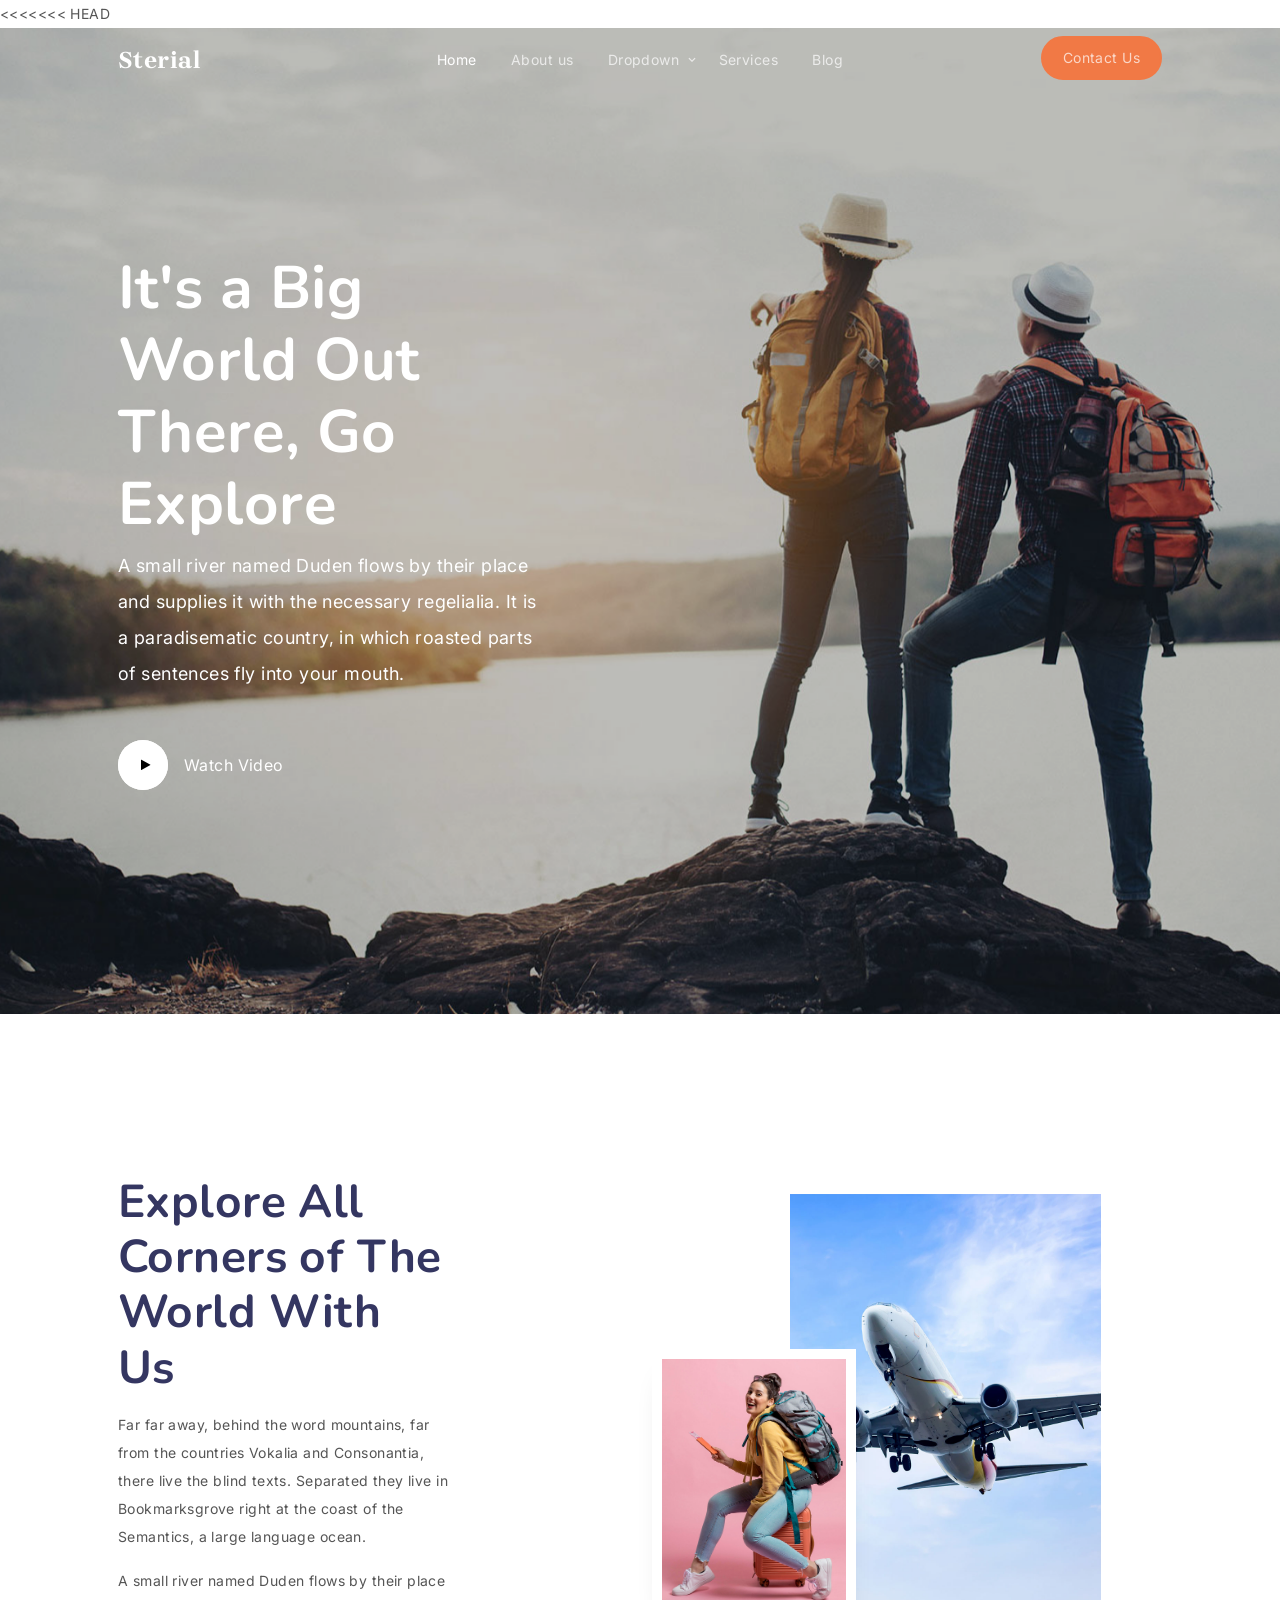
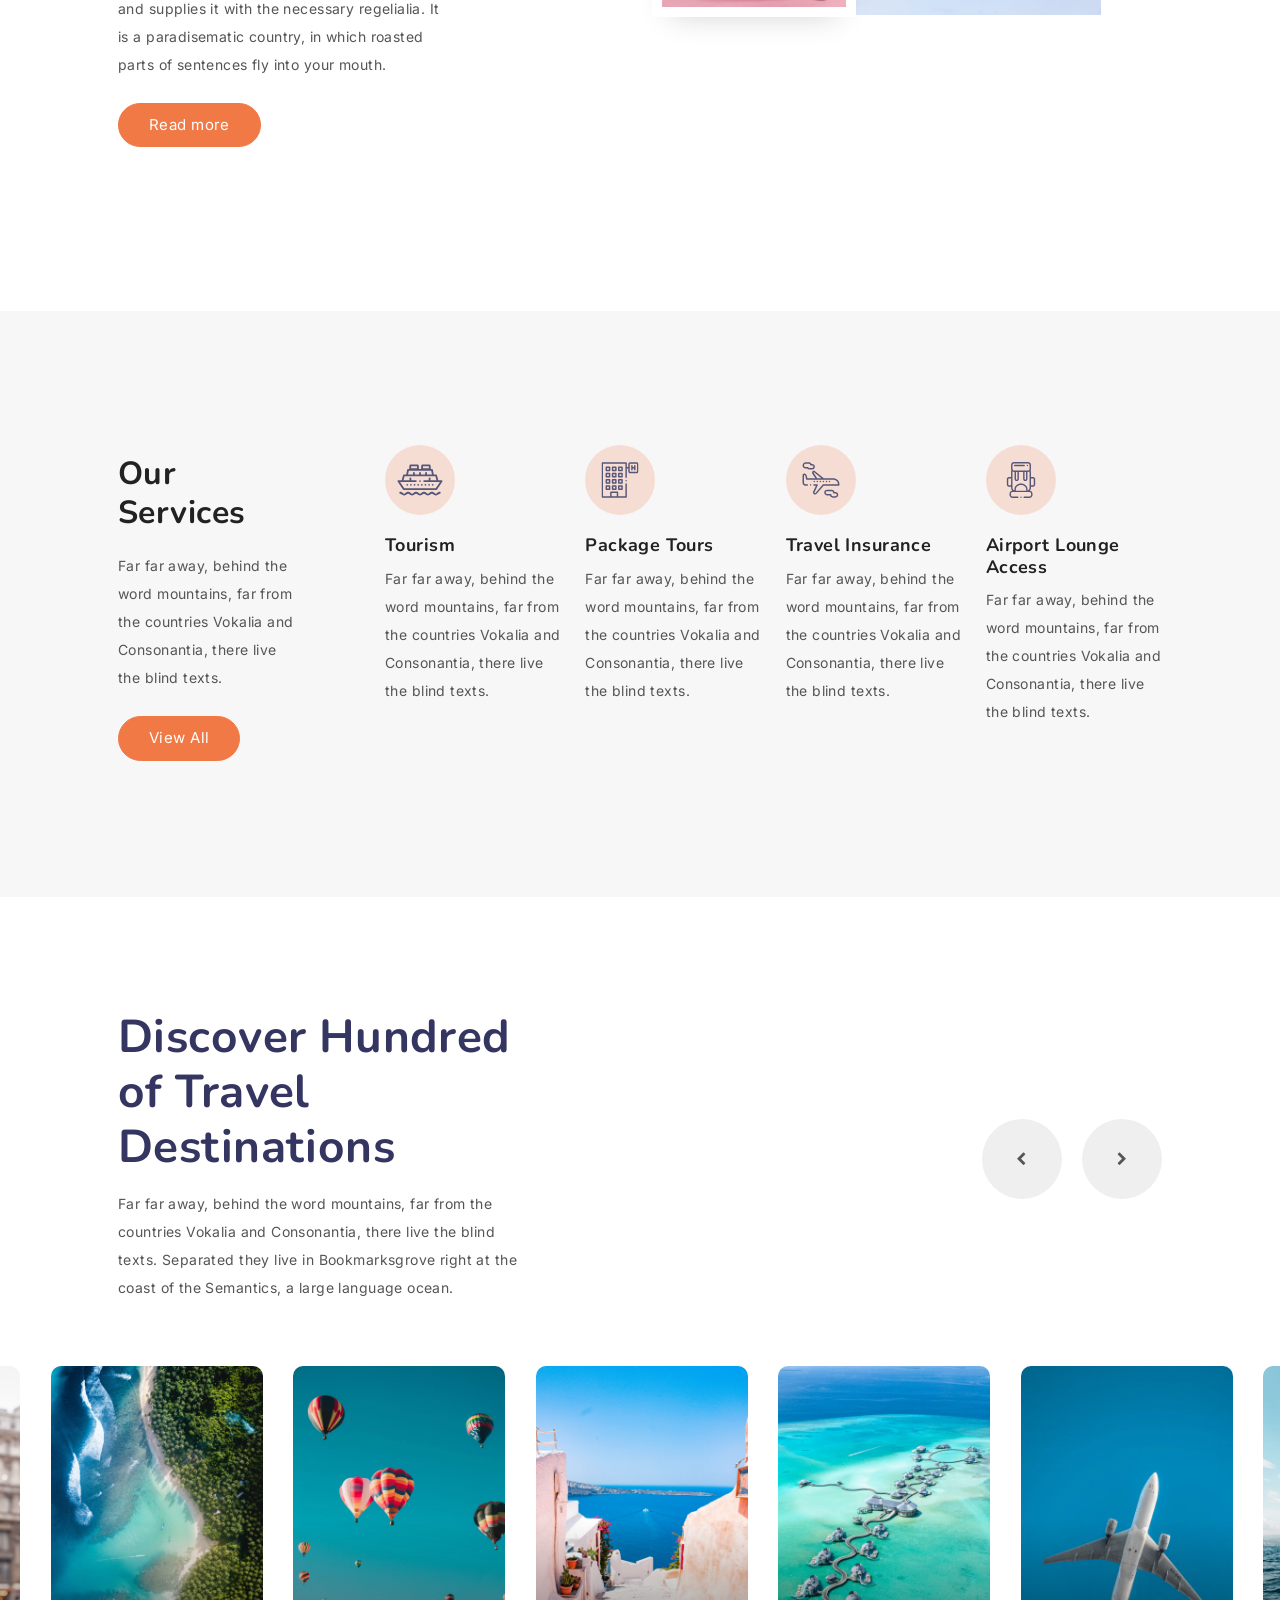
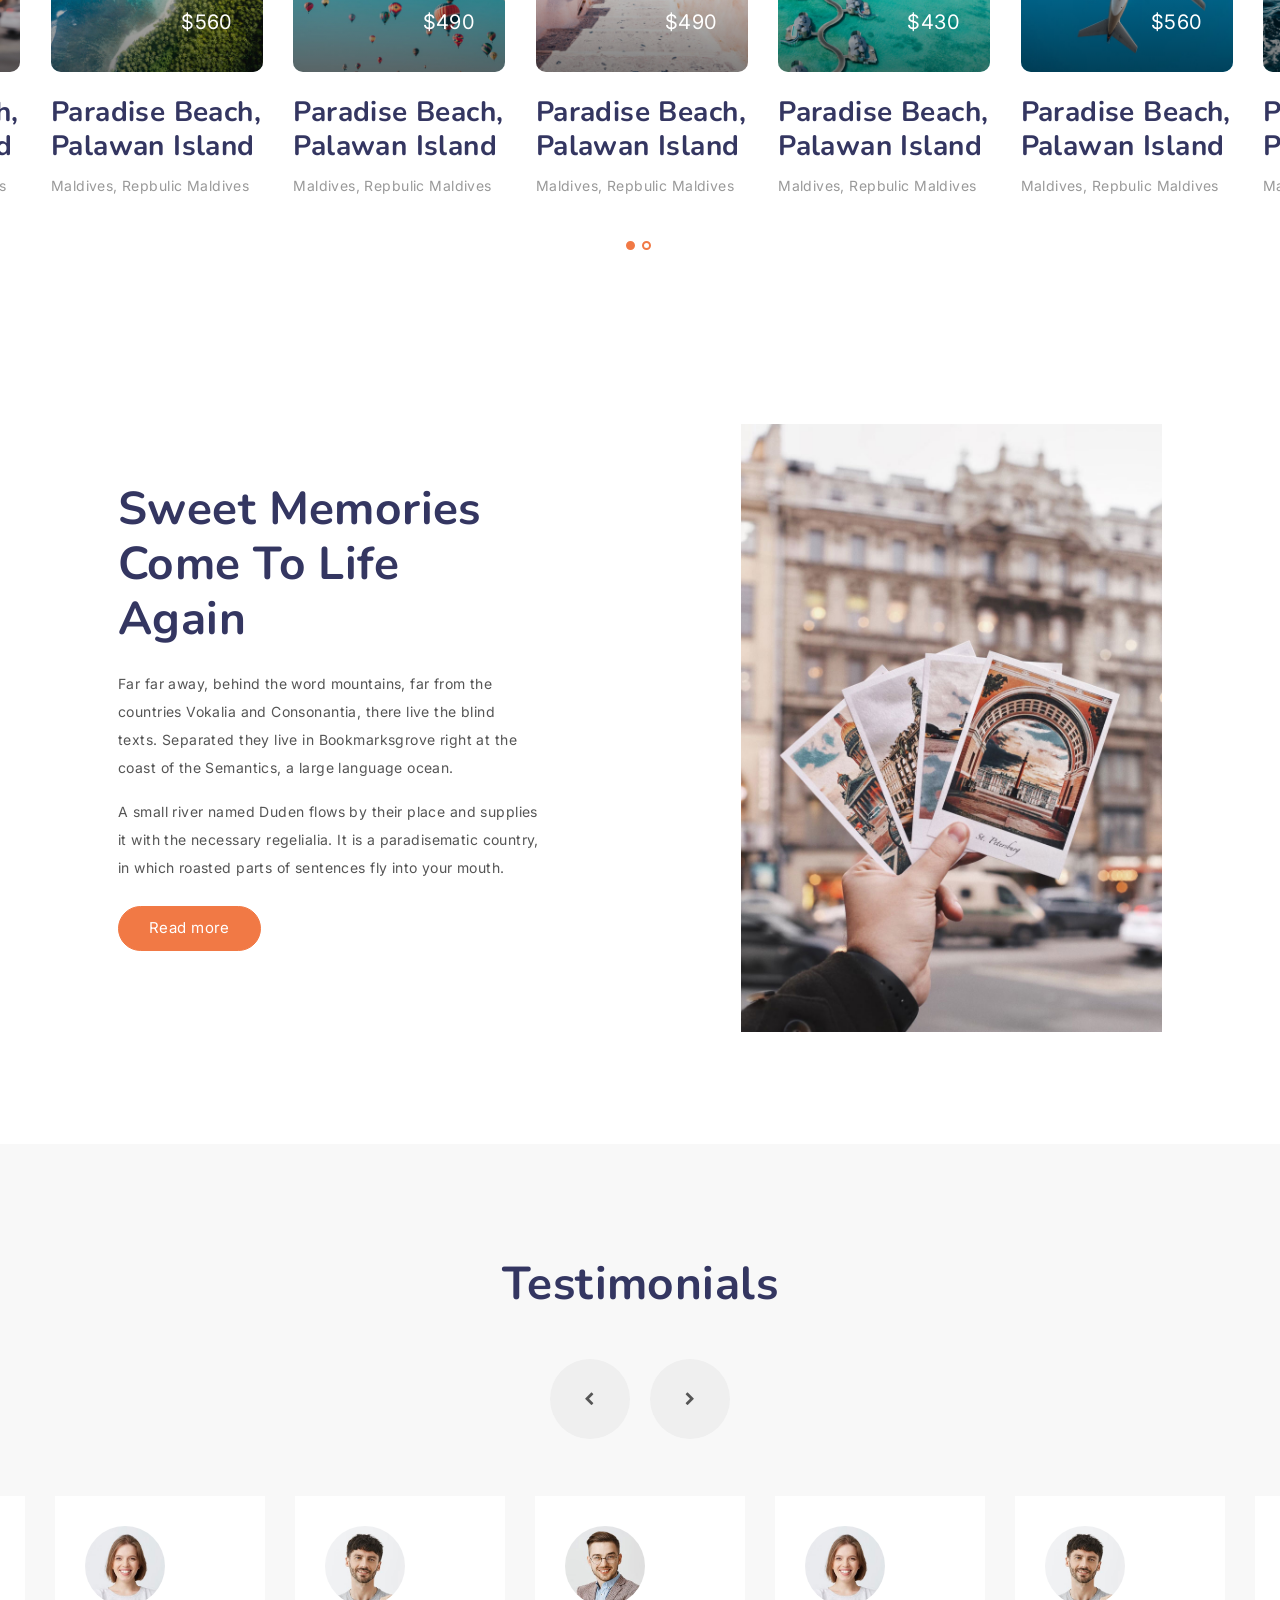
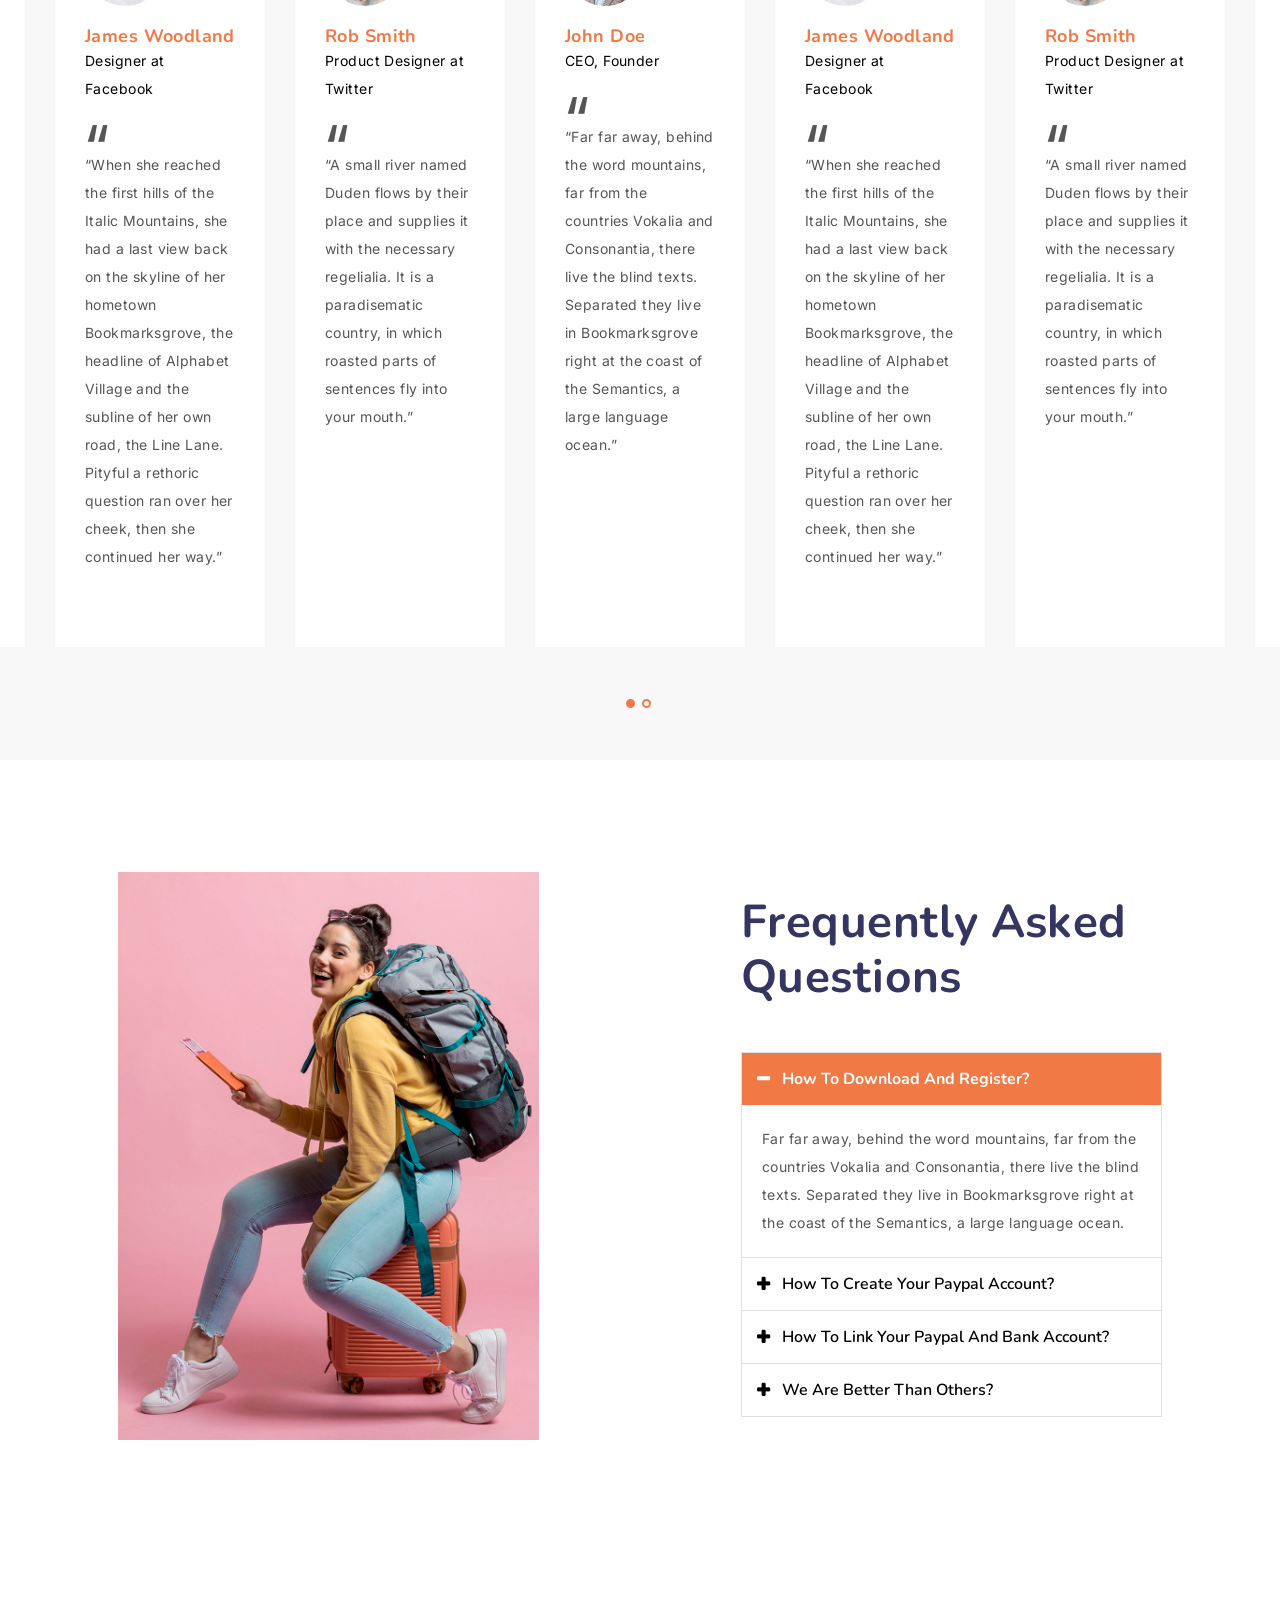
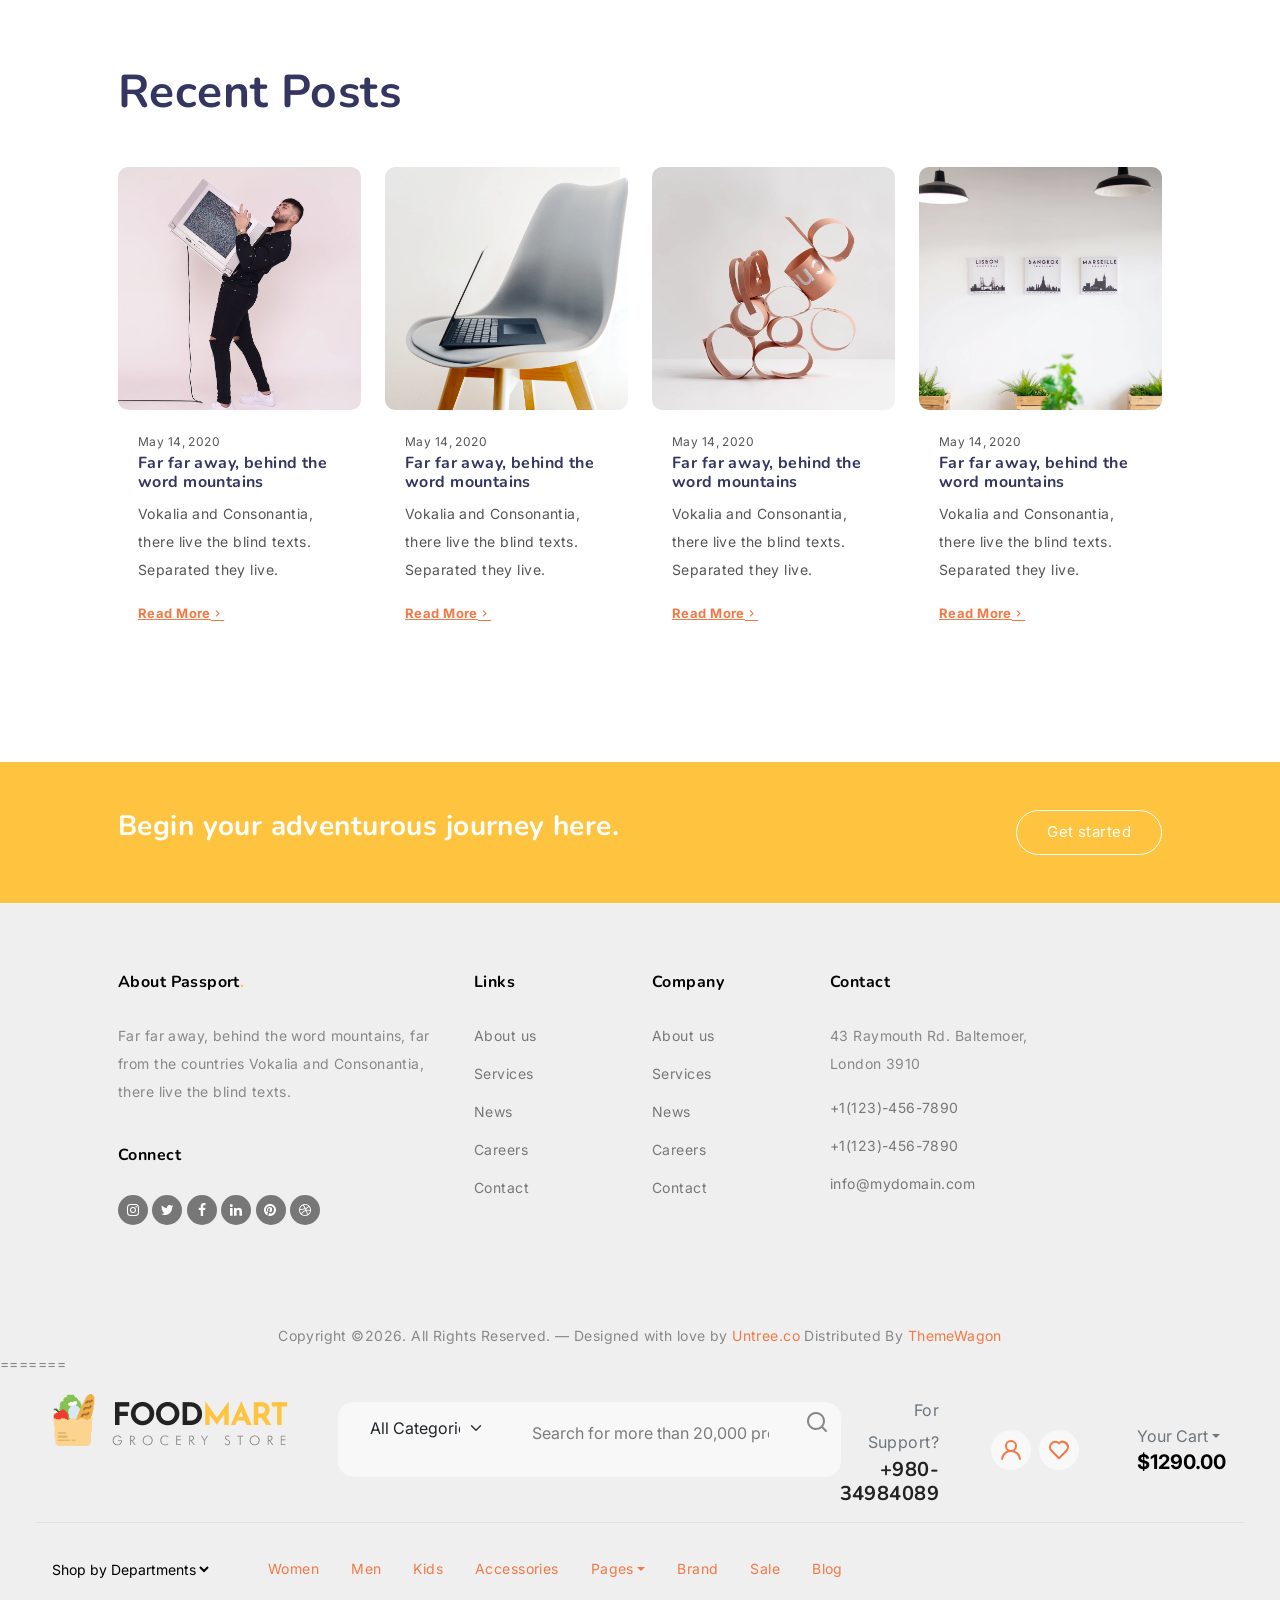
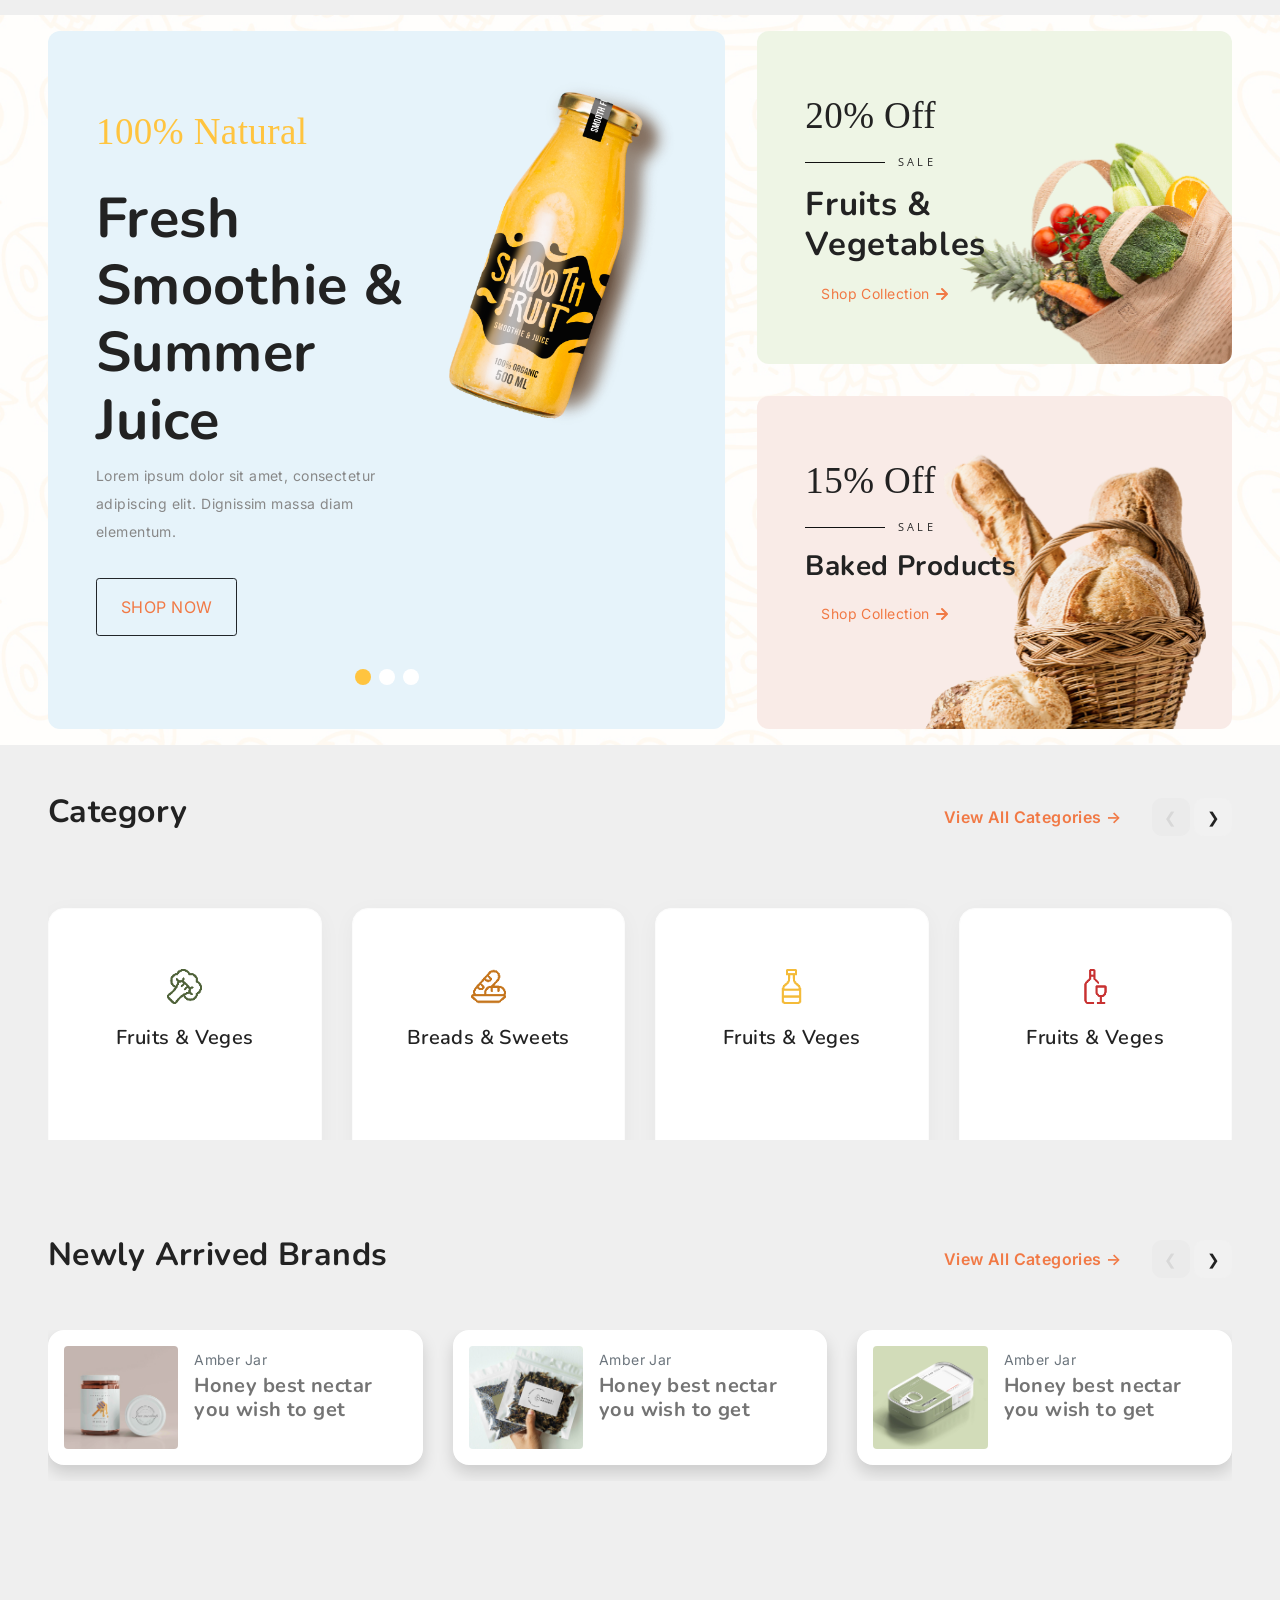
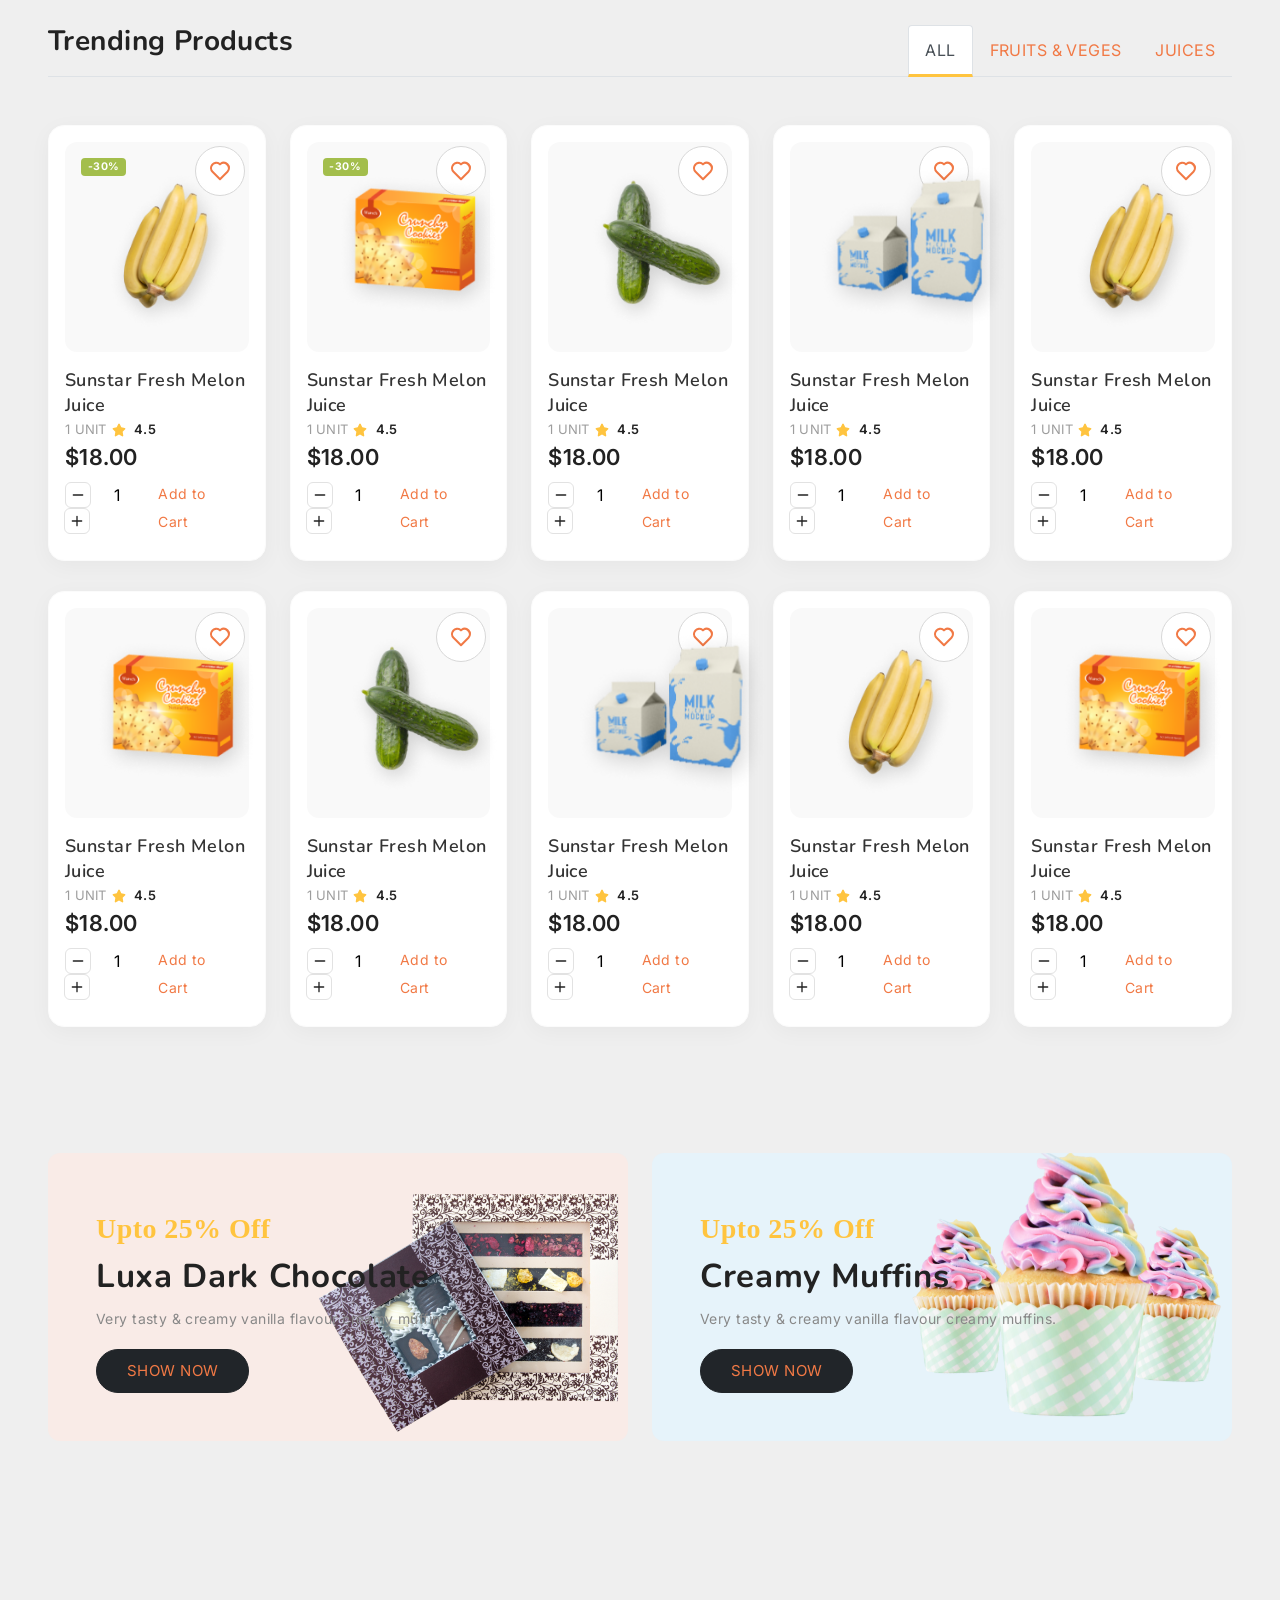
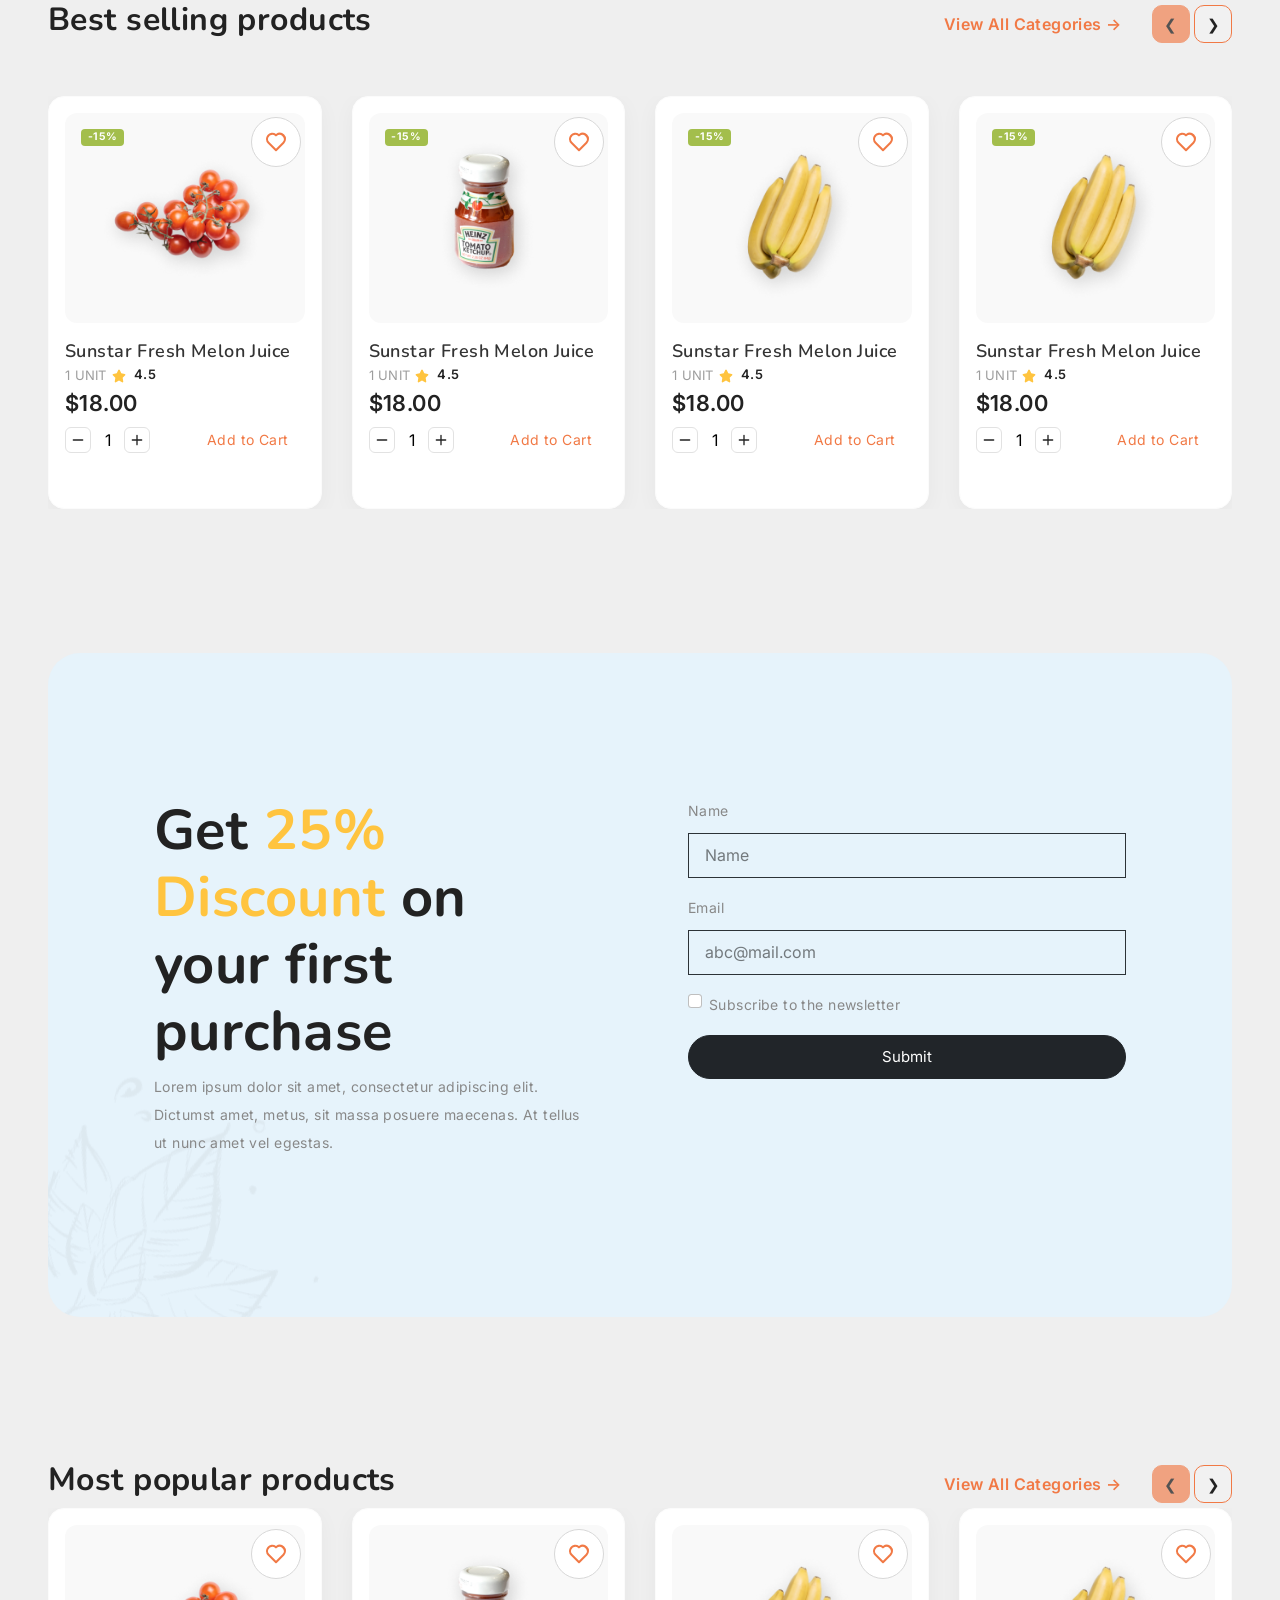
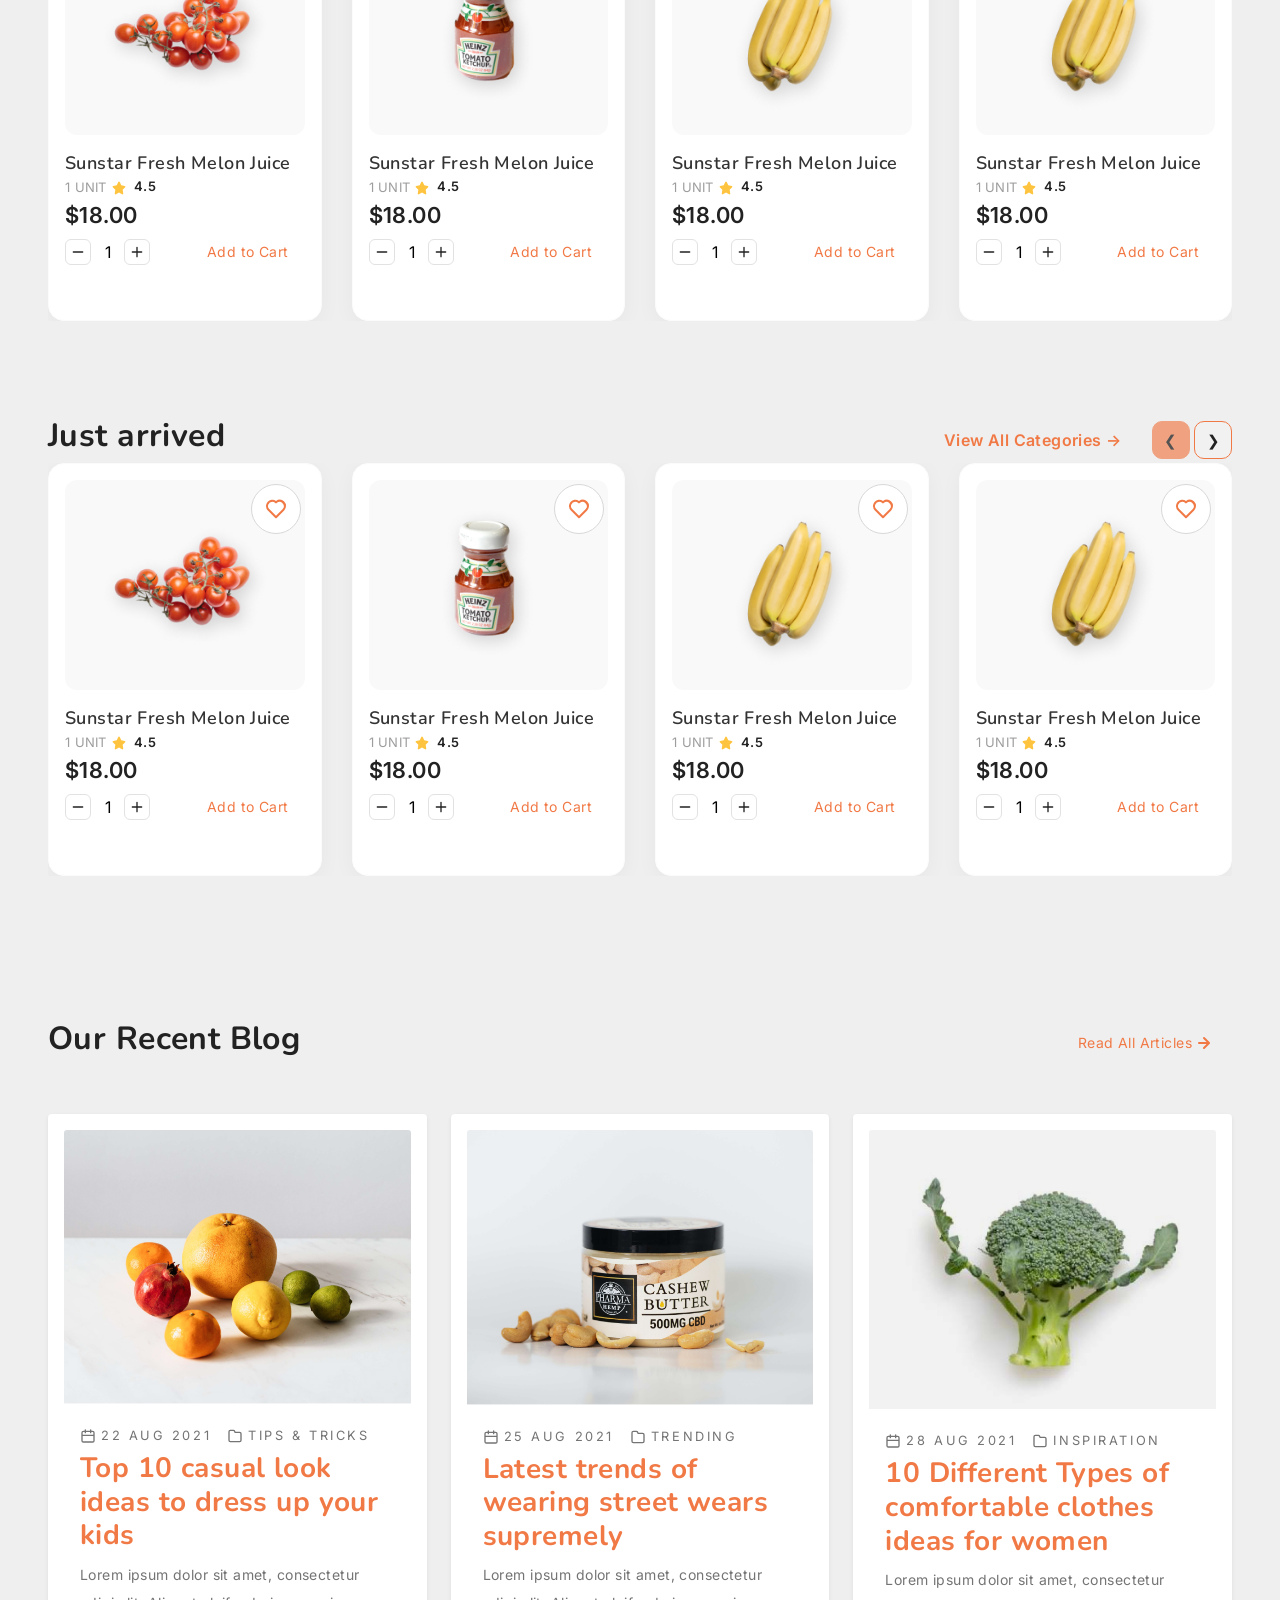
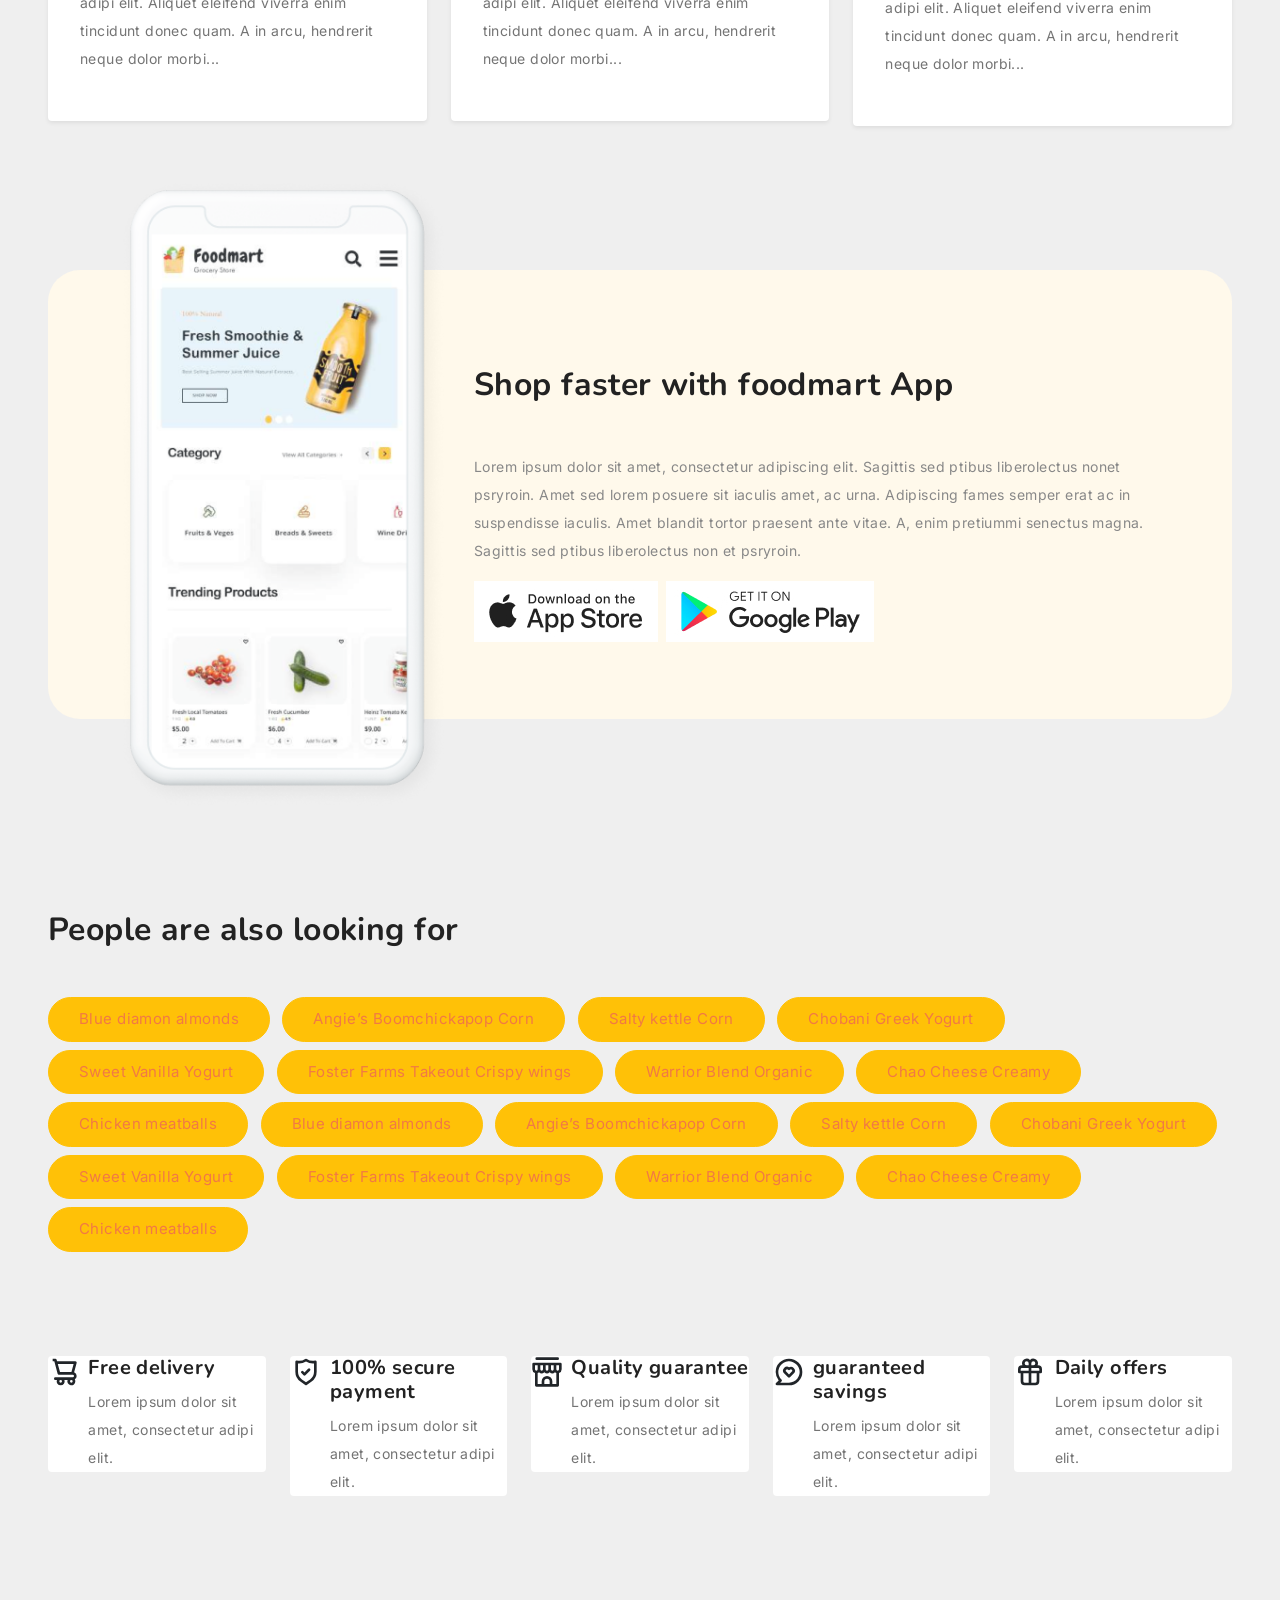
==== commit 19d0de2c: "merge updates" ====
--- a/index.html
+++ b/index.html
@@ -1,3 +1,4 @@
+<<<<<<< HEAD
 <!-- /*
 * Template Name: Sterial
 * Template Author: Untree.co
@@ -716,3 +717,2519 @@
 		<script src="js/custom.js"></script>
 	</body>
 	</html>
+=======
+<!DOCTYPE html>
+<html lang="en">
+  <head>
+    <title>FoodMart - Free eCommerce Grocery Store HTML Website Template</title>
+    <meta charset="utf-8">
+    <meta http-equiv="X-UA-Compatible" content="IE=edge">
+    <meta name="viewport" content="width=device-width, initial-scale=1.0">
+    <meta name="format-detection" content="telephone=no">
+    <meta name="apple-mobile-web-app-capable" content="yes">
+    <meta name="author" content="">
+    <meta name="keywords" content="">
+    <meta name="description" content="">
+
+    <link rel="stylesheet" href="https://cdn.jsdelivr.net/npm/swiper@9/swiper-bundle.min.css">
+    <link href="https://cdn.jsdelivr.net/npm/bootstrap@5.3.0-alpha3/dist/css/bootstrap.min.css" rel="stylesheet" integrity="sha384-KK94CHFLLe+nY2dmCWGMq91rCGa5gtU4mk92HdvYe+M/SXH301p5ILy+dN9+nJOZ" crossorigin="anonymous">
+    <link rel="stylesheet" type="text/css" href="css/vendor.css">
+    <link rel="stylesheet" type="text/css" href="css/style.css">
+
+    <link rel="preconnect" href="https://fonts.googleapis.com">
+    <link rel="preconnect" href="https://fonts.gstatic.com" crossorigin>
+    <link href="https://fonts.googleapis.com/css2?family=Nunito:wght@400;700&family=Open+Sans:ital,wght@0,400;0,700;1,400;1,700&display=swap" rel="stylesheet">
+
+  </head>
+  <body>
+
+    <svg xmlns="http://www.w3.org/2000/svg" style="display: none;">
+      <defs>
+        <symbol xmlns="http://www.w3.org/2000/svg" id="link" viewBox="0 0 24 24">
+          <path fill="currentColor" d="M12 19a1 1 0 1 0-1-1a1 1 0 0 0 1 1Zm5 0a1 1 0 1 0-1-1a1 1 0 0 0 1 1Zm0-4a1 1 0 1 0-1-1a1 1 0 0 0 1 1Zm-5 0a1 1 0 1 0-1-1a1 1 0 0 0 1 1Zm7-12h-1V2a1 1 0 0 0-2 0v1H8V2a1 1 0 0 0-2 0v1H5a3 3 0 0 0-3 3v14a3 3 0 0 0 3 3h14a3 3 0 0 0 3-3V6a3 3 0 0 0-3-3Zm1 17a1 1 0 0 1-1 1H5a1 1 0 0 1-1-1v-9h16Zm0-11H4V6a1 1 0 0 1 1-1h1v1a1 1 0 0 0 2 0V5h8v1a1 1 0 0 0 2 0V5h1a1 1 0 0 1 1 1ZM7 15a1 1 0 1 0-1-1a1 1 0 0 0 1 1Zm0 4a1 1 0 1 0-1-1a1 1 0 0 0 1 1Z"/>
+        </symbol>
+        <symbol xmlns="http://www.w3.org/2000/svg" id="arrow-right" viewBox="0 0 24 24">
+          <path fill="currentColor" d="M17.92 11.62a1 1 0 0 0-.21-.33l-5-5a1 1 0 0 0-1.42 1.42l3.3 3.29H7a1 1 0 0 0 0 2h7.59l-3.3 3.29a1 1 0 0 0 0 1.42a1 1 0 0 0 1.42 0l5-5a1 1 0 0 0 .21-.33a1 1 0 0 0 0-.76Z"/>
+        </symbol>
+        <symbol xmlns="http://www.w3.org/2000/svg" id="category" viewBox="0 0 24 24">
+          <path fill="currentColor" d="M19 5.5h-6.28l-.32-1a3 3 0 0 0-2.84-2H5a3 3 0 0 0-3 3v13a3 3 0 0 0 3 3h14a3 3 0 0 0 3-3v-10a3 3 0 0 0-3-3Zm1 13a1 1 0 0 1-1 1H5a1 1 0 0 1-1-1v-13a1 1 0 0 1 1-1h4.56a1 1 0 0 1 .95.68l.54 1.64a1 1 0 0 0 .95.68h7a1 1 0 0 1 1 1Z"/>
+        </symbol>
+        <symbol xmlns="http://www.w3.org/2000/svg" id="calendar" viewBox="0 0 24 24">
+          <path fill="currentColor" d="M19 4h-2V3a1 1 0 0 0-2 0v1H9V3a1 1 0 0 0-2 0v1H5a3 3 0 0 0-3 3v12a3 3 0 0 0 3 3h14a3 3 0 0 0 3-3V7a3 3 0 0 0-3-3Zm1 15a1 1 0 0 1-1 1H5a1 1 0 0 1-1-1v-7h16Zm0-9H4V7a1 1 0 0 1 1-1h2v1a1 1 0 0 0 2 0V6h6v1a1 1 0 0 0 2 0V6h2a1 1 0 0 1 1 1Z"/>
+        </symbol>
+        <symbol xmlns="http://www.w3.org/2000/svg" id="heart" viewBox="0 0 24 24">
+          <path fill="currentColor" d="M20.16 4.61A6.27 6.27 0 0 0 12 4a6.27 6.27 0 0 0-8.16 9.48l7.45 7.45a1 1 0 0 0 1.42 0l7.45-7.45a6.27 6.27 0 0 0 0-8.87Zm-1.41 7.46L12 18.81l-6.75-6.74a4.28 4.28 0 0 1 3-7.3a4.25 4.25 0 0 1 3 1.25a1 1 0 0 0 1.42 0a4.27 4.27 0 0 1 6 6.05Z"/>
+        </symbol>
+        <symbol xmlns="http://www.w3.org/2000/svg" id="plus" viewBox="0 0 24 24">
+          <path fill="currentColor" d="M19 11h-6V5a1 1 0 0 0-2 0v6H5a1 1 0 0 0 0 2h6v6a1 1 0 0 0 2 0v-6h6a1 1 0 0 0 0-2Z"/>
+        </symbol>
+        <symbol xmlns="http://www.w3.org/2000/svg" id="minus" viewBox="0 0 24 24">
+          <path fill="currentColor" d="M19 11H5a1 1 0 0 0 0 2h14a1 1 0 0 0 0-2Z"/>
+        </symbol>
+        <symbol xmlns="http://www.w3.org/2000/svg" id="cart" viewBox="0 0 24 24">
+          <path fill="currentColor" d="M8.5 19a1.5 1.5 0 1 0 1.5 1.5A1.5 1.5 0 0 0 8.5 19ZM19 16H7a1 1 0 0 1 0-2h8.491a3.013 3.013 0 0 0 2.885-2.176l1.585-5.55A1 1 0 0 0 19 5H6.74a3.007 3.007 0 0 0-2.82-2H3a1 1 0 0 0 0 2h.921a1.005 1.005 0 0 1 .962.725l.155.545v.005l1.641 5.742A3 3 0 0 0 7 18h12a1 1 0 0 0 0-2Zm-1.326-9l-1.22 4.274a1.005 1.005 0 0 1-.963.726H8.754l-.255-.892L7.326 7ZM16.5 19a1.5 1.5 0 1 0 1.5 1.5a1.5 1.5 0 0 0-1.5-1.5Z"/>
+        </symbol>
+        <symbol xmlns="http://www.w3.org/2000/svg" id="check" viewBox="0 0 24 24">
+          <path fill="currentColor" d="M18.71 7.21a1 1 0 0 0-1.42 0l-7.45 7.46l-3.13-3.14A1 1 0 1 0 5.29 13l3.84 3.84a1 1 0 0 0 1.42 0l8.16-8.16a1 1 0 0 0 0-1.47Z"/>
+        </symbol>
+        <symbol xmlns="http://www.w3.org/2000/svg" id="trash" viewBox="0 0 24 24">
+          <path fill="currentColor" d="M10 18a1 1 0 0 0 1-1v-6a1 1 0 0 0-2 0v6a1 1 0 0 0 1 1ZM20 6h-4V5a3 3 0 0 0-3-3h-2a3 3 0 0 0-3 3v1H4a1 1 0 0 0 0 2h1v11a3 3 0 0 0 3 3h8a3 3 0 0 0 3-3V8h1a1 1 0 0 0 0-2ZM10 5a1 1 0 0 1 1-1h2a1 1 0 0 1 1 1v1h-4Zm7 14a1 1 0 0 1-1 1H8a1 1 0 0 1-1-1V8h10Zm-3-1a1 1 0 0 0 1-1v-6a1 1 0 0 0-2 0v6a1 1 0 0 0 1 1Z"/>
+        </symbol>
+        <symbol xmlns="http://www.w3.org/2000/svg" id="star-outline" viewBox="0 0 15 15">
+          <path fill="none" stroke="currentColor" stroke-linecap="round" stroke-linejoin="round" d="M7.5 9.804L5.337 11l.413-2.533L4 6.674l2.418-.37L7.5 4l1.082 2.304l2.418.37l-1.75 1.793L9.663 11L7.5 9.804Z"/>
+        </symbol>
+        <symbol xmlns="http://www.w3.org/2000/svg" id="star-solid" viewBox="0 0 15 15">
+          <path fill="currentColor" d="M7.953 3.788a.5.5 0 0 0-.906 0L6.08 5.85l-2.154.33a.5.5 0 0 0-.283.843l1.574 1.613l-.373 2.284a.5.5 0 0 0 .736.518l1.92-1.063l1.921 1.063a.5.5 0 0 0 .736-.519l-.373-2.283l1.574-1.613a.5.5 0 0 0-.283-.844L8.921 5.85l-.968-2.062Z"/>
+        </symbol>
+        <symbol xmlns="http://www.w3.org/2000/svg" id="search" viewBox="0 0 24 24">
+          <path fill="currentColor" d="M21.71 20.29L18 16.61A9 9 0 1 0 16.61 18l3.68 3.68a1 1 0 0 0 1.42 0a1 1 0 0 0 0-1.39ZM11 18a7 7 0 1 1 7-7a7 7 0 0 1-7 7Z"/>
+        </symbol>
+        <symbol xmlns="http://www.w3.org/2000/svg" id="user" viewBox="0 0 24 24">
+          <path fill="currentColor" d="M15.71 12.71a6 6 0 1 0-7.42 0a10 10 0 0 0-6.22 8.18a1 1 0 0 0 2 .22a8 8 0 0 1 15.9 0a1 1 0 0 0 1 .89h.11a1 1 0 0 0 .88-1.1a10 10 0 0 0-6.25-8.19ZM12 12a4 4 0 1 1 4-4a4 4 0 0 1-4 4Z"/>
+        </symbol>
+        <symbol xmlns="http://www.w3.org/2000/svg" id="close" viewBox="0 0 15 15">
+          <path fill="currentColor" d="M7.953 3.788a.5.5 0 0 0-.906 0L6.08 5.85l-2.154.33a.5.5 0 0 0-.283.843l1.574 1.613l-.373 2.284a.5.5 0 0 0 .736.518l1.92-1.063l1.921 1.063a.5.5 0 0 0 .736-.519l-.373-2.283l1.574-1.613a.5.5 0 0 0-.283-.844L8.921 5.85l-.968-2.062Z"/>
+        </symbol>
+      </defs>
+    </svg>
+
+    <div class="preloader-wrapper">
+      <div class="preloader">
+      </div>
+    </div>
+
+    <div class="offcanvas offcanvas-end" data-bs-scroll="true" tabindex="-1" id="offcanvasCart" aria-labelledby="My Cart">
+      <div class="offcanvas-header justify-content-center">
+        <button type="button" class="btn-close" data-bs-dismiss="offcanvas" aria-label="Close"></button>
+      </div>
+      <div class="offcanvas-body">
+        <div class="order-md-last">
+          <h4 class="d-flex justify-content-between align-items-center mb-3">
+            <span class="text-primary">Your cart</span>
+            <span class="badge bg-primary rounded-pill">3</span>
+          </h4>
+          <ul class="list-group mb-3">
+            <li class="list-group-item d-flex justify-content-between lh-sm">
+              <div>
+                <h6 class="my-0">Growers cider</h6>
+                <small class="text-body-secondary">Brief description</small>
+              </div>
+              <span class="text-body-secondary">$12</span>
+            </li>
+            <li class="list-group-item d-flex justify-content-between lh-sm">
+              <div>
+                <h6 class="my-0">Fresh grapes</h6>
+                <small class="text-body-secondary">Brief description</small>
+              </div>
+              <span class="text-body-secondary">$8</span>
+            </li>
+            <li class="list-group-item d-flex justify-content-between lh-sm">
+              <div>
+                <h6 class="my-0">Heinz tomato ketchup</h6>
+                <small class="text-body-secondary">Brief description</small>
+              </div>
+              <span class="text-body-secondary">$5</span>
+            </li>
+            <li class="list-group-item d-flex justify-content-between">
+              <span>Total (USD)</span>
+              <strong>$20</strong>
+            </li>
+          </ul>
+  
+          <button class="w-100 btn btn-primary btn-lg" type="submit">Continue to checkout</button>
+        </div>
+      </div>
+    </div>
+    
+    <div class="offcanvas offcanvas-end" data-bs-scroll="true" tabindex="-1" id="offcanvasSearch" aria-labelledby="Search">
+      <div class="offcanvas-header justify-content-center">
+        <button type="button" class="btn-close" data-bs-dismiss="offcanvas" aria-label="Close"></button>
+      </div>
+      <div class="offcanvas-body">
+        <div class="order-md-last">
+          <h4 class="d-flex justify-content-between align-items-center mb-3">
+            <span class="text-primary">Search</span>
+          </h4>
+          <form role="search" action="index.html" method="get" class="d-flex mt-3 gap-0">
+            <input class="form-control rounded-start rounded-0 bg-light" type="email" placeholder="What are you looking for?" aria-label="What are you looking for?">
+            <button class="btn btn-dark rounded-end rounded-0" type="submit">Search</button>
+          </form>
+        </div>
+      </div>
+    </div>
+
+    <header>
+      <div class="container-fluid">
+        <div class="row py-3 border-bottom">
+          
+          <div class="col-sm-4 col-lg-3 text-center text-sm-start">
+            <div class="main-logo">
+              <a href="index.html">
+                <img src="images/logo.png" alt="logo" class="img-fluid">
+              </a>
+            </div>
+          </div>
+          
+          <div class="col-sm-6 offset-sm-2 offset-md-0 col-lg-5 d-none d-lg-block">
+            <div class="search-bar row bg-light p-2 my-2 rounded-4">
+              <div class="col-md-4 d-none d-md-block">
+                <select class="form-select border-0 bg-transparent">
+                  <option>All Categories</option>
+                  <option>Groceries</option>
+                  <option>Drinks</option>
+                  <option>Chocolates</option>
+                </select>
+              </div>
+              <div class="col-11 col-md-7">
+                <form id="search-form" class="text-center" action="index.html" method="post">
+                  <input type="text" class="form-control border-0 bg-transparent" placeholder="Search for more than 20,000 products" />
+                </form>
+              </div>
+              <div class="col-1">
+                <svg xmlns="http://www.w3.org/2000/svg" width="24" height="24" viewBox="0 0 24 24"><path fill="currentColor" d="M21.71 20.29L18 16.61A9 9 0 1 0 16.61 18l3.68 3.68a1 1 0 0 0 1.42 0a1 1 0 0 0 0-1.39ZM11 18a7 7 0 1 1 7-7a7 7 0 0 1-7 7Z"/></svg>
+              </div>
+            </div>
+          </div>
+          
+          <div class="col-sm-8 col-lg-4 d-flex justify-content-end gap-5 align-items-center mt-4 mt-sm-0 justify-content-center justify-content-sm-end">
+            <div class="support-box text-end d-none d-xl-block">
+              <span class="fs-6 text-muted">For Support?</span>
+              <h5 class="mb-0">+980-34984089</h5>
+            </div>
+
+            <ul class="d-flex justify-content-end list-unstyled m-0">
+              <li>
+                <a href="#" class="rounded-circle bg-light p-2 mx-1">
+                  <svg width="24" height="24" viewBox="0 0 24 24"><use xlink:href="#user"></use></svg>
+                </a>
+              </li>
+              <li>
+                <a href="#" class="rounded-circle bg-light p-2 mx-1">
+                  <svg width="24" height="24" viewBox="0 0 24 24"><use xlink:href="#heart"></use></svg>
+                </a>
+              </li>
+              <li class="d-lg-none">
+                <a href="#" class="rounded-circle bg-light p-2 mx-1" data-bs-toggle="offcanvas" data-bs-target="#offcanvasCart" aria-controls="offcanvasCart">
+                  <svg width="24" height="24" viewBox="0 0 24 24"><use xlink:href="#cart"></use></svg>
+                </a>
+              </li>
+              <li class="d-lg-none">
+                <a href="#" class="rounded-circle bg-light p-2 mx-1" data-bs-toggle="offcanvas" data-bs-target="#offcanvasSearch" aria-controls="offcanvasSearch">
+                  <svg width="24" height="24" viewBox="0 0 24 24"><use xlink:href="#search"></use></svg>
+                </a>
+              </li>
+            </ul>
+
+            <div class="cart text-end d-none d-lg-block dropdown">
+              <button class="border-0 bg-transparent d-flex flex-column gap-2 lh-1" type="button" data-bs-toggle="offcanvas" data-bs-target="#offcanvasCart" aria-controls="offcanvasCart">
+                <span class="fs-6 text-muted dropdown-toggle">Your Cart</span>
+                <span class="cart-total fs-5 fw-bold">$1290.00</span>
+              </button>
+            </div>
+          </div>
+
+        </div>
+      </div>
+      <div class="container-fluid">
+        <div class="row py-3">
+          <div class="d-flex  justify-content-center justify-content-sm-between align-items-center">
+            <nav class="main-menu d-flex navbar navbar-expand-lg">
+
+              <button class="navbar-toggler" type="button" data-bs-toggle="offcanvas" data-bs-target="#offcanvasNavbar"
+                aria-controls="offcanvasNavbar">
+                <span class="navbar-toggler-icon"></span>
+              </button>
+
+              <div class="offcanvas offcanvas-end" tabindex="-1" id="offcanvasNavbar" aria-labelledby="offcanvasNavbarLabel">
+
+                <div class="offcanvas-header justify-content-center">
+                  <button type="button" class="btn-close" data-bs-dismiss="offcanvas" aria-label="Close"></button>
+                </div>
+
+                <div class="offcanvas-body">
+              
+                  <select class="filter-categories border-0 mb-0 me-5">
+                    <option>Shop by Departments</option>
+                    <option>Groceries</option>
+                    <option>Drinks</option>
+                    <option>Chocolates</option>
+                  </select>
+              
+                  <ul class="navbar-nav justify-content-end menu-list list-unstyled d-flex gap-md-3 mb-0">
+                    <li class="nav-item active">
+                      <a href="#women" class="nav-link">Women</a>
+                    </li>
+                    <li class="nav-item dropdown">
+                      <a href="#men" class="nav-link">Men</a>
+                    </li>
+                    <li class="nav-item">
+                      <a href="#kids" class="nav-link">Kids</a>
+                    </li>
+                    <li class="nav-item">
+                      <a href="#accessories" class="nav-link">Accessories</a>
+                    </li>
+                    <li class="nav-item dropdown">
+                      <a class="nav-link dropdown-toggle" role="button" id="pages" data-bs-toggle="dropdown" aria-expanded="false">Pages</a>
+                      <ul class="dropdown-menu" aria-labelledby="pages">
+                        <li><a href="index.html" class="dropdown-item">About Us </a></li>
+                        <li><a href="index.html" class="dropdown-item">Shop </a></li>
+                        <li><a href="index.html" class="dropdown-item">Single Product </a></li>
+                        <li><a href="index.html" class="dropdown-item">Cart </a></li>
+                        <li><a href="index.html" class="dropdown-item">Checkout </a></li>
+                        <li><a href="index.html" class="dropdown-item">Blog </a></li>
+                        <li><a href="index.html" class="dropdown-item">Single Post </a></li>
+                        <li><a href="index.html" class="dropdown-item">Styles </a></li>
+                        <li><a href="index.html" class="dropdown-item">Contact </a></li>
+                        <li><a href="index.html" class="dropdown-item">Thank You </a></li>
+                        <li><a href="index.html" class="dropdown-item">My Account </a></li>
+                        <li><a href="index.html" class="dropdown-item">404 Error </a></li>
+                      </ul>
+                    </li>
+                    <li class="nav-item">
+                      <a href="#brand" class="nav-link">Brand</a>
+                    </li>
+                    <li class="nav-item">
+                      <a href="#sale" class="nav-link">Sale</a>
+                    </li>
+                    <li class="nav-item">
+                      <a href="#blog" class="nav-link">Blog</a>
+                    </li>
+                  </ul>
+                
+                </div>
+
+              </div>
+          </div>
+        </div>
+      </div>
+    </header>
+    
+    <section class="py-3" style="background-image: url('images/background-pattern.jpg');background-repeat: no-repeat;background-size: cover;">
+      <div class="container-fluid">
+        <div class="row">
+          <div class="col-md-12">
+
+            <div class="banner-blocks">
+            
+              <div class="banner-ad large bg-info block-1">
+
+                <div class="swiper main-swiper">
+                  <div class="swiper-wrapper">
+                    
+                    <div class="swiper-slide">
+                      <div class="row banner-content p-5">
+                        <div class="content-wrapper col-md-7">
+                          <div class="categories my-3">100% natural</div>
+                          <h3 class="display-4">Fresh Smoothie & Summer Juice</h3>
+                          <p>Lorem ipsum dolor sit amet, consectetur adipiscing elit. Dignissim massa diam elementum.</p>
+                          <a href="#" class="btn btn-outline-dark btn-lg text-uppercase fs-6 rounded-1 px-4 py-3 mt-3">Shop Now</a>
+                        </div>
+                        <div class="img-wrapper col-md-5">
+                          <img src="images/product-thumb-1.png" class="img-fluid">
+                        </div>
+                      </div>
+                    </div>
+                    
+                    <div class="swiper-slide">
+                      <div class="row banner-content p-5">
+                        <div class="content-wrapper col-md-7">
+                          <div class="categories mb-3 pb-3">100% natural</div>
+                          <h3 class="banner-title">Fresh Smoothie & Summer Juice</h3>
+                          <p>Lorem ipsum dolor sit amet, consectetur adipiscing elit. Dignissim massa diam elementum.</p>
+                          <a href="#" class="btn btn-outline-dark btn-lg text-uppercase fs-6 rounded-1">Shop Collection</a>
+                        </div>
+                        <div class="img-wrapper col-md-5">
+                          <img src="images/product-thumb-1.png" class="img-fluid">
+                        </div>
+                      </div>
+                    </div>
+                    
+                    <div class="swiper-slide">
+                      <div class="row banner-content p-5">
+                        <div class="content-wrapper col-md-7">
+                          <div class="categories mb-3 pb-3">100% natural</div>
+                          <h3 class="banner-title">Heinz Tomato Ketchup</h3>
+                          <p>Lorem ipsum dolor sit amet, consectetur adipiscing elit. Dignissim massa diam elementum.</p>
+                          <a href="#" class="btn btn-outline-dark btn-lg text-uppercase fs-6 rounded-1">Shop Collection</a>
+                        </div>
+                        <div class="img-wrapper col-md-5">
+                          <img src="images/product-thumb-2.png" class="img-fluid">
+                        </div>
+                      </div>
+                    </div>
+                  </div>
+                  
+                  <div class="swiper-pagination"></div>
+
+                </div>
+              </div>
+              
+              <div class="banner-ad bg-success-subtle block-2" style="background:url('images/ad-image-1.png') no-repeat;background-position: right bottom">
+                <div class="row banner-content p-5">
+
+                  <div class="content-wrapper col-md-7">
+                    <div class="categories sale mb-3 pb-3">20% off</div>
+                    <h3 class="banner-title">Fruits & Vegetables</h3>
+                    <a href="#" class="d-flex align-items-center nav-link">Shop Collection <svg width="24" height="24"><use xlink:href="#arrow-right"></use></svg></a>
+                  </div>
+
+                </div>
+              </div>
+
+              <div class="banner-ad bg-danger block-3" style="background:url('images/ad-image-2.png') no-repeat;background-position: right bottom">
+                <div class="row banner-content p-5">
+
+                  <div class="content-wrapper col-md-7">
+                    <div class="categories sale mb-3 pb-3">15% off</div>
+                    <h3 class="item-title">Baked Products</h3>
+                    <a href="#" class="d-flex align-items-center nav-link">Shop Collection <svg width="24" height="24"><use xlink:href="#arrow-right"></use></svg></a>
+                  </div>
+
+                </div>
+              </div>
+
+            </div>
+            <!-- / Banner Blocks -->
+              
+          </div>
+        </div>
+      </div>
+    </section>
+
+    <section class="py-5 overflow-hidden">
+      <div class="container-fluid">
+        <div class="row">
+          <div class="col-md-12">
+
+            <div class="section-header d-flex flex-wrap justify-content-between mb-5">
+              <h2 class="section-title">Category</h2>
+
+              <div class="d-flex align-items-center">
+                <a href="#" class="btn-link text-decoration-none">View All Categories →</a>
+                <div class="swiper-buttons">
+                  <button class="swiper-prev category-carousel-prev btn btn-yellow">❮</button>
+                  <button class="swiper-next category-carousel-next btn btn-yellow">❯</button>
+                </div>
+              </div>
+            </div>
+            
+          </div>
+        </div>
+        <div class="row">
+          <div class="col-md-12">
+
+            <div class="category-carousel swiper">
+              <div class="swiper-wrapper">
+                <a href="index.html" class="nav-link category-item swiper-slide">
+                  <img src="images/icon-vegetables-broccoli.png" alt="Category Thumbnail">
+                  <h3 class="category-title">Fruits & Veges</h3>
+                </a>
+                <a href="index.html" class="nav-link category-item swiper-slide">
+                  <img src="images/icon-bread-baguette.png" alt="Category Thumbnail">
+                  <h3 class="category-title">Breads & Sweets</h3>
+                </a>
+                <a href="index.html" class="nav-link category-item swiper-slide">
+                  <img src="images/icon-soft-drinks-bottle.png" alt="Category Thumbnail">
+                  <h3 class="category-title">Fruits & Veges</h3>
+                </a>
+                <a href="index.html" class="nav-link category-item swiper-slide">
+                  <img src="images/icon-wine-glass-bottle.png" alt="Category Thumbnail">
+                  <h3 class="category-title">Fruits & Veges</h3>
+                </a>
+                <a href="index.html" class="nav-link category-item swiper-slide">
+                  <img src="images/icon-animal-products-drumsticks.png" alt="Category Thumbnail">
+                  <h3 class="category-title">Fruits & Veges</h3>
+                </a>
+                <a href="index.html" class="nav-link category-item swiper-slide">
+                  <img src="images/icon-bread-herb-flour.png" alt="Category Thumbnail">
+                  <h3 class="category-title">Fruits & Veges</h3>
+                </a>
+                <a href="index.html" class="nav-link category-item swiper-slide">
+                  <img src="images/icon-vegetables-broccoli.png" alt="Category Thumbnail">
+                  <h3 class="category-title">Fruits & Veges</h3>
+                </a>
+                <a href="index.html" class="nav-link category-item swiper-slide">
+                  <img src="images/icon-vegetables-broccoli.png" alt="Category Thumbnail">
+                  <h3 class="category-title">Fruits & Veges</h3>
+                </a>
+                <a href="index.html" class="nav-link category-item swiper-slide">
+                  <img src="images/icon-vegetables-broccoli.png" alt="Category Thumbnail">
+                  <h3 class="category-title">Fruits & Veges</h3>
+                </a>
+                <a href="index.html" class="nav-link category-item swiper-slide">
+                  <img src="images/icon-vegetables-broccoli.png" alt="Category Thumbnail">
+                  <h3 class="category-title">Fruits & Veges</h3>
+                </a>
+                <a href="index.html" class="nav-link category-item swiper-slide">
+                  <img src="images/icon-vegetables-broccoli.png" alt="Category Thumbnail">
+                  <h3 class="category-title">Fruits & Veges</h3>
+                </a>
+                <a href="index.html" class="nav-link category-item swiper-slide">
+                  <img src="images/icon-vegetables-broccoli.png" alt="Category Thumbnail">
+                  <h3 class="category-title">Fruits & Veges</h3>
+                </a>
+                
+              </div>
+            </div>
+
+          </div>
+        </div>
+      </div>
+    </section>
+
+
+    <section class="py-5 overflow-hidden">
+      <div class="container-fluid">
+        <div class="row">
+          <div class="col-md-12">
+
+            <div class="section-header d-flex flex-wrap flex-wrap justify-content-between mb-5">
+              
+              <h2 class="section-title">Newly Arrived Brands</h2>
+
+              <div class="d-flex align-items-center">
+                <a href="#" class="btn-link text-decoration-none">View All Categories →</a>
+                <div class="swiper-buttons">
+                  <button class="swiper-prev brand-carousel-prev btn btn-yellow">❮</button>
+                  <button class="swiper-next brand-carousel-next btn btn-yellow">❯</button>
+                </div>  
+              </div>
+            </div>
+            
+          </div>
+        </div>
+        <div class="row">
+          <div class="col-md-12">
+
+            <div class="brand-carousel swiper">
+              <div class="swiper-wrapper">
+                
+                <div class="swiper-slide">
+                  <div class="card mb-3 p-3 rounded-4 shadow border-0">
+                    <div class="row g-0">
+                      <div class="col-md-4">
+                        <img src="images/product-thumb-11.jpg" class="img-fluid rounded" alt="Card title">
+                      </div>
+                      <div class="col-md-8">
+                        <div class="card-body py-0">
+                          <p class="text-muted mb-0">Amber Jar</p>
+                          <h5 class="card-title">Honey best nectar you wish to get</h5>
+                        </div>
+                      </div>
+                    </div>
+                  </div>
+                </div>
+                <div class="swiper-slide">
+                  <div class="card mb-3 p-3 rounded-4 shadow border-0">
+                    <div class="row g-0">
+                      <div class="col-md-4">
+                        <img src="images/product-thumb-12.jpg" class="img-fluid rounded" alt="Card title">
+                      </div>
+                      <div class="col-md-8">
+                        <div class="card-body py-0">
+                          <p class="text-muted mb-0">Amber Jar</p>
+                          <h5 class="card-title">Honey best nectar you wish to get</h5>
+                        </div>
+                      </div>
+                    </div>
+                  </div>
+                </div>
+                <div class="swiper-slide">
+                  <div class="card mb-3 p-3 rounded-4 shadow border-0">
+                    <div class="row g-0">
+                      <div class="col-md-4">
+                        <img src="images/product-thumb-13.jpg" class="img-fluid rounded" alt="Card title">
+                      </div>
+                      <div class="col-md-8">
+                        <div class="card-body py-0">
+                          <p class="text-muted mb-0">Amber Jar</p>
+                          <h5 class="card-title">Honey best nectar you wish to get</h5>
+                        </div>
+                      </div>
+                    </div>
+                  </div>
+                </div>
+                <div class="swiper-slide">
+                  <div class="card mb-3 p-3 rounded-4 shadow border-0">
+                    <div class="row g-0">
+                      <div class="col-md-4">
+                        <img src="images/product-thumb-14.jpg" class="img-fluid rounded" alt="Card title">
+                      </div>
+                      <div class="col-md-8">
+                        <div class="card-body py-0">
+                          <p class="text-muted mb-0">Amber Jar</p>
+                          <h5 class="card-title">Honey best nectar you wish to get</h5>
+                        </div>
+                      </div>
+                    </div>
+                  </div>
+                </div>
+                <div class="swiper-slide">
+                  <div class="card mb-3 p-3 rounded-4 shadow border-0">
+                    <div class="row g-0">
+                      <div class="col-md-4">
+                        <img src="images/product-thumb-11.jpg" class="img-fluid rounded" alt="Card title">
+                      </div>
+                      <div class="col-md-8">
+                        <div class="card-body py-0">
+                          <p class="text-muted mb-0">Amber Jar</p>
+                          <h5 class="card-title">Honey best nectar you wish to get</h5>
+                        </div>
+                      </div>
+                    </div>
+                  </div>
+                </div>
+                <div class="swiper-slide">
+                  <div class="card mb-3 p-3 rounded-4 shadow border-0">
+                    <div class="row g-0">
+                      <div class="col-md-4">
+                        <img src="images/product-thumb-12.jpg" class="img-fluid rounded" alt="Card title">
+                      </div>
+                      <div class="col-md-8">
+                        <div class="card-body py-0">
+                          <p class="text-muted mb-0">Amber Jar</p>
+                          <h5 class="card-title">Honey best nectar you wish to get</h5>
+                        </div>
+                      </div>
+                    </div>
+                  </div>
+                </div>
+                
+              </div>
+            </div>
+
+          </div>
+        </div>
+      </div>
+    </section>
+
+
+    <section class="py-5">
+      <div class="container-fluid">
+        
+        <div class="row">
+          <div class="col-md-12">
+
+            <div class="bootstrap-tabs product-tabs">
+              <div class="tabs-header d-flex justify-content-between border-bottom my-5">
+                <h3>Trending Products</h3>
+                <nav>
+                  <div class="nav nav-tabs" id="nav-tab" role="tablist">
+                    <a href="#" class="nav-link text-uppercase fs-6 active" id="nav-all-tab" data-bs-toggle="tab" data-bs-target="#nav-all">All</a>
+                    <a href="#" class="nav-link text-uppercase fs-6" id="nav-fruits-tab" data-bs-toggle="tab" data-bs-target="#nav-fruits">Fruits & Veges</a>
+                    <a href="#" class="nav-link text-uppercase fs-6" id="nav-juices-tab" data-bs-toggle="tab" data-bs-target="#nav-juices">Juices</a>
+                  </div>
+                </nav>
+              </div>
+              <div class="tab-content" id="nav-tabContent">
+                <div class="tab-pane fade show active" id="nav-all" role="tabpanel" aria-labelledby="nav-all-tab">
+
+                  <div class="product-grid row row-cols-1 row-cols-sm-2 row-cols-md-3 row-cols-lg-4 row-cols-xl-5">
+                  
+                    <div class="col">
+                      <div class="product-item">
+                        <span class="badge bg-success position-absolute m-3">-30%</span>
+                        <a href="#" class="btn-wishlist"><svg width="24" height="24"><use xlink:href="#heart"></use></svg></a>
+                        <figure>
+                          <a href="index.html" title="Product Title">
+                            <img src="images/thumb-bananas.png"  class="tab-image">
+                          </a>
+                        </figure>
+                        <h3>Sunstar Fresh Melon Juice</h3>
+                        <span class="qty">1 Unit</span><span class="rating"><svg width="24" height="24" class="text-primary"><use xlink:href="#star-solid"></use></svg> 4.5</span>
+                        <span class="price">$18.00</span>
+                        <div class="d-flex align-items-center justify-content-between">
+                          <div class="input-group product-qty">
+                              <span class="input-group-btn">
+                                  <button type="button" class="quantity-left-minus btn btn-danger btn-number" data-type="minus">
+                                    <svg width="16" height="16"><use xlink:href="#minus"></use></svg>
+                                  </button>
+                              </span>
+                              <input type="text" id="quantity" name="quantity" class="form-control input-number" value="1">
+                              <span class="input-group-btn">
+                                  <button type="button" class="quantity-right-plus btn btn-success btn-number" data-type="plus">
+                                      <svg width="16" height="16"><use xlink:href="#plus"></use></svg>
+                                  </button>
+                              </span>
+                          </div>
+                          <a href="#" class="nav-link">Add to Cart <iconify-icon icon="uil:shopping-cart"></a>
+                        </div>
+                      </div>
+                    </div>
+
+                    <div class="col">
+                      <div class="product-item">
+                        <span class="badge bg-success position-absolute m-3">-30%</span>
+                        <a href="#" class="btn-wishlist"><svg width="24" height="24"><use xlink:href="#heart"></use></svg></a>
+                        <figure>
+                          <a href="index.html" title="Product Title">
+                            <img src="images/thumb-biscuits.png"  class="tab-image">
+                          </a>
+                        </figure>
+                        <h3>Sunstar Fresh Melon Juice</h3>
+                        <span class="qty">1 Unit</span><span class="rating"><svg width="24" height="24" class="text-primary"><use xlink:href="#star-solid"></use></svg> 4.5</span>
+                        <span class="price">$18.00</span>
+                        <div class="d-flex align-items-center justify-content-between">
+                          <div class="input-group product-qty">
+                              <span class="input-group-btn">
+                                  <button type="button" class="quantity-left-minus btn btn-danger btn-number" data-type="minus">
+                                    <svg width="16" height="16"><use xlink:href="#minus"></use></svg>
+                                  </button>
+                              </span>
+                              <input type="text" id="quantity" name="quantity" class="form-control input-number" value="1">
+                              <span class="input-group-btn">
+                                  <button type="button" class="quantity-right-plus btn btn-success btn-number" data-type="plus">
+                                      <svg width="16" height="16"><use xlink:href="#plus"></use></svg>
+                                  </button>
+                              </span>
+                          </div>
+                          <a href="#" class="nav-link">Add to Cart <iconify-icon icon="uil:shopping-cart"></a>
+                        </div>
+                      </div>
+                    </div>
+
+                    <div class="col">
+                      <div class="product-item">
+                        <a href="#" class="btn-wishlist"><svg width="24" height="24"><use xlink:href="#heart"></use></svg></a>
+                        <figure>
+                          <a href="index.html" title="Product Title">
+                            <img src="images/thumb-cucumber.png"  class="tab-image">
+                          </a>
+                        </figure>
+                        <h3>Sunstar Fresh Melon Juice</h3>
+                        <span class="qty">1 Unit</span><span class="rating"><svg width="24" height="24" class="text-primary"><use xlink:href="#star-solid"></use></svg> 4.5</span>
+                        <span class="price">$18.00</span>
+                        <div class="d-flex align-items-center justify-content-between">
+                          <div class="input-group product-qty">
+                              <span class="input-group-btn">
+                                  <button type="button" class="quantity-left-minus btn btn-danger btn-number" data-type="minus">
+                                    <svg width="16" height="16"><use xlink:href="#minus"></use></svg>
+                                  </button>
+                              </span>
+                              <input type="text" id="quantity" name="quantity" class="form-control input-number" value="1">
+                              <span class="input-group-btn">
+                                  <button type="button" class="quantity-right-plus btn btn-success btn-number" data-type="plus">
+                                      <svg width="16" height="16"><use xlink:href="#plus"></use></svg>
+                                  </button>
+                              </span>
+                          </div>
+                          <a href="#" class="nav-link">Add to Cart <iconify-icon icon="uil:shopping-cart"></a>
+                        </div>
+                      </div>
+                    </div>
+
+                    <div class="col">
+                      <div class="product-item">
+                        <a href="#" class="btn-wishlist"><svg width="24" height="24"><use xlink:href="#heart"></use></svg></a>
+                        <figure>
+                          <a href="index.html" title="Product Title">
+                            <img src="images/thumb-milk.png"  class="tab-image">
+                          </a>
+                        </figure>
+                        <h3>Sunstar Fresh Melon Juice</h3>
+                        <span class="qty">1 Unit</span><span class="rating"><svg width="24" height="24" class="text-primary"><use xlink:href="#star-solid"></use></svg> 4.5</span>
+                        <span class="price">$18.00</span>
+                        <div class="d-flex align-items-center justify-content-between">
+                          <div class="input-group product-qty">
+                              <span class="input-group-btn">
+                                  <button type="button" class="quantity-left-minus btn btn-danger btn-number" data-type="minus">
+                                    <svg width="16" height="16"><use xlink:href="#minus"></use></svg>
+                                  </button>
+                              </span>
+                              <input type="text" id="quantity" name="quantity" class="form-control input-number" value="1">
+                              <span class="input-group-btn">
+                                  <button type="button" class="quantity-right-plus btn btn-success btn-number" data-type="plus">
+                                      <svg width="16" height="16"><use xlink:href="#plus"></use></svg>
+                                  </button>
+                              </span>
+                          </div>
+                          <a href="#" class="nav-link">Add to Cart <iconify-icon icon="uil:shopping-cart"></a>
+                        </div>
+                      </div>
+                    </div>
+
+                    <div class="col">
+                      <div class="product-item">
+                        <a href="#" class="btn-wishlist"><svg width="24" height="24"><use xlink:href="#heart"></use></svg></a>
+                        <figure>
+                          <a href="index.html" title="Product Title">
+                            <img src="images/thumb-bananas.png"  class="tab-image">
+                          </a>
+                        </figure>
+                        <h3>Sunstar Fresh Melon Juice</h3>
+                        <span class="qty">1 Unit</span><span class="rating"><svg width="24" height="24" class="text-primary"><use xlink:href="#star-solid"></use></svg> 4.5</span>
+                        <span class="price">$18.00</span>
+                        <div class="d-flex align-items-center justify-content-between">
+                          <div class="input-group product-qty">
+                              <span class="input-group-btn">
+                                  <button type="button" class="quantity-left-minus btn btn-danger btn-number" data-type="minus">
+                                    <svg width="16" height="16"><use xlink:href="#minus"></use></svg>
+                                  </button>
+                              </span>
+                              <input type="text" id="quantity" name="quantity" class="form-control input-number" value="1">
+                              <span class="input-group-btn">
+                                  <button type="button" class="quantity-right-plus btn btn-success btn-number" data-type="plus">
+                                      <svg width="16" height="16"><use xlink:href="#plus"></use></svg>
+                                  </button>
+                              </span>
+                          </div>
+                          <a href="#" class="nav-link">Add to Cart <iconify-icon icon="uil:shopping-cart"></a>
+                        </div>
+                      </div>
+                    </div>
+
+                    <div class="col">
+                      <div class="product-item">
+                        <a href="#" class="btn-wishlist"><svg width="24" height="24"><use xlink:href="#heart"></use></svg></a>
+                        <figure>
+                          <a href="index.html" title="Product Title">
+                            <img src="images/thumb-biscuits.png"  class="tab-image">
+                          </a>
+                        </figure>
+                        <h3>Sunstar Fresh Melon Juice</h3>
+                        <span class="qty">1 Unit</span><span class="rating"><svg width="24" height="24" class="text-primary"><use xlink:href="#star-solid"></use></svg> 4.5</span>
+                        <span class="price">$18.00</span>
+                        <div class="d-flex align-items-center justify-content-between">
+                          <div class="input-group product-qty">
+                              <span class="input-group-btn">
+                                  <button type="button" class="quantity-left-minus btn btn-danger btn-number" data-type="minus">
+                                    <svg width="16" height="16"><use xlink:href="#minus"></use></svg>
+                                  </button>
+                              </span>
+                              <input type="text" id="quantity" name="quantity" class="form-control input-number" value="1">
+                              <span class="input-group-btn">
+                                  <button type="button" class="quantity-right-plus btn btn-success btn-number" data-type="plus">
+                                      <svg width="16" height="16"><use xlink:href="#plus"></use></svg>
+                                  </button>
+                              </span>
+                          </div>
+                          <a href="#" class="nav-link">Add to Cart <iconify-icon icon="uil:shopping-cart"></a>
+                        </div>
+                      </div>
+                    </div>
+
+                    <div class="col">
+                      <div class="product-item">
+                        <a href="#" class="btn-wishlist"><svg width="24" height="24"><use xlink:href="#heart"></use></svg></a>
+                        <figure>
+                          <a href="index.html" title="Product Title">
+                            <img src="images/thumb-cucumber.png"  class="tab-image">
+                          </a>
+                        </figure>
+                        <h3>Sunstar Fresh Melon Juice</h3>
+                        <span class="qty">1 Unit</span><span class="rating"><svg width="24" height="24" class="text-primary"><use xlink:href="#star-solid"></use></svg> 4.5</span>
+                        <span class="price">$18.00</span>
+                        <div class="d-flex align-items-center justify-content-between">
+                          <div class="input-group product-qty">
+                              <span class="input-group-btn">
+                                  <button type="button" class="quantity-left-minus btn btn-danger btn-number" data-type="minus">
+                                    <svg width="16" height="16"><use xlink:href="#minus"></use></svg>
+                                  </button>
+                              </span>
+                              <input type="text" id="quantity" name="quantity" class="form-control input-number" value="1">
+                              <span class="input-group-btn">
+                                  <button type="button" class="quantity-right-plus btn btn-success btn-number" data-type="plus">
+                                      <svg width="16" height="16"><use xlink:href="#plus"></use></svg>
+                                  </button>
+                              </span>
+                          </div>
+                          <a href="#" class="nav-link">Add to Cart <iconify-icon icon="uil:shopping-cart"></a>
+                        </div>
+                      </div>
+                    </div>
+
+                    <div class="col">
+                      <div class="product-item">
+                        <a href="#" class="btn-wishlist"><svg width="24" height="24"><use xlink:href="#heart"></use></svg></a>
+                        <figure>
+                          <a href="index.html" title="Product Title">
+                            <img src="images/thumb-milk.png"  class="tab-image">
+                          </a>
+                        </figure>
+                        <h3>Sunstar Fresh Melon Juice</h3>
+                        <span class="qty">1 Unit</span><span class="rating"><svg width="24" height="24" class="text-primary"><use xlink:href="#star-solid"></use></svg> 4.5</span>
+                        <span class="price">$18.00</span>
+                        <div class="d-flex align-items-center justify-content-between">
+                          <div class="input-group product-qty">
+                              <span class="input-group-btn">
+                                  <button type="button" class="quantity-left-minus btn btn-danger btn-number" data-type="minus">
+                                    <svg width="16" height="16"><use xlink:href="#minus"></use></svg>
+                                  </button>
+                              </span>
+                              <input type="text" id="quantity" name="quantity" class="form-control input-number" value="1">
+                              <span class="input-group-btn">
+                                  <button type="button" class="quantity-right-plus btn btn-success btn-number" data-type="plus">
+                                      <svg width="16" height="16"><use xlink:href="#plus"></use></svg>
+                                  </button>
+                              </span>
+                          </div>
+                          <a href="#" class="nav-link">Add to Cart <iconify-icon icon="uil:shopping-cart"></a>
+                        </div>
+                      </div>
+                    </div>
+
+                    <div class="col">
+                      <div class="product-item">
+                        <a href="#" class="btn-wishlist"><svg width="24" height="24"><use xlink:href="#heart"></use></svg></a>
+                        <figure>
+                          <a href="index.html" title="Product Title">
+                            <img src="images/thumb-bananas.png"  class="tab-image">
+                          </a>
+                        </figure>
+                        <h3>Sunstar Fresh Melon Juice</h3>
+                        <span class="qty">1 Unit</span><span class="rating"><svg width="24" height="24" class="text-primary"><use xlink:href="#star-solid"></use></svg> 4.5</span>
+                        <span class="price">$18.00</span>
+                        <div class="d-flex align-items-center justify-content-between">
+                          <div class="input-group product-qty">
+                              <span class="input-group-btn">
+                                  <button type="button" class="quantity-left-minus btn btn-danger btn-number" data-type="minus">
+                                    <svg width="16" height="16"><use xlink:href="#minus"></use></svg>
+                                  </button>
+                              </span>
+                              <input type="text" id="quantity" name="quantity" class="form-control input-number" value="1">
+                              <span class="input-group-btn">
+                                  <button type="button" class="quantity-right-plus btn btn-success btn-number" data-type="plus">
+                                      <svg width="16" height="16"><use xlink:href="#plus"></use></svg>
+                                  </button>
+                              </span>
+                          </div>
+                          <a href="#" class="nav-link">Add to Cart <iconify-icon icon="uil:shopping-cart"></a>
+                        </div>
+                      </div>
+                    </div>
+
+                    <div class="col">
+                      <div class="product-item">
+                        <a href="#" class="btn-wishlist"><svg width="24" height="24"><use xlink:href="#heart"></use></svg></a>
+                        <figure>
+                          <a href="index.html" title="Product Title">
+                            <img src="images/thumb-biscuits.png"  class="tab-image">
+                          </a>
+                        </figure>
+                        <h3>Sunstar Fresh Melon Juice</h3>
+                        <span class="qty">1 Unit</span><span class="rating"><svg width="24" height="24" class="text-primary"><use xlink:href="#star-solid"></use></svg> 4.5</span>
+                        <span class="price">$18.00</span>
+                        <div class="d-flex align-items-center justify-content-between">
+                          <div class="input-group product-qty">
+                              <span class="input-group-btn">
+                                  <button type="button" class="quantity-left-minus btn btn-danger btn-number" data-type="minus">
+                                    <svg width="16" height="16"><use xlink:href="#minus"></use></svg>
+                                  </button>
+                              </span>
+                              <input type="text" id="quantity" name="quantity" class="form-control input-number" value="1">
+                              <span class="input-group-btn">
+                                  <button type="button" class="quantity-right-plus btn btn-success btn-number" data-type="plus">
+                                      <svg width="16" height="16"><use xlink:href="#plus"></use></svg>
+                                  </button>
+                              </span>
+                          </div>
+                          <a href="#" class="nav-link">Add to Cart <iconify-icon icon="uil:shopping-cart"></a>
+                        </div>
+                      </div>
+                    </div>
+
+                  </div>
+                  <!-- / product-grid -->
+                  
+                </div>
+
+                <div class="tab-pane fade" id="nav-fruits" role="tabpanel" aria-labelledby="nav-fruits-tab">
+                  
+                  <div class="product-grid row row-cols-1 row-cols-sm-2 row-cols-md-3 row-cols-lg-4 row-cols-xl-5">
+
+                    <div class="col">
+                      <div class="product-item">
+                        <span class="badge bg-success position-absolute m-3">-30%</span>
+                        <a href="#" class="btn-wishlist"><svg width="24" height="24"><use xlink:href="#heart"></use></svg></a>
+                        <figure>
+                          <a href="index.html" title="Product Title">
+                            <img src="images/thumb-cucumber.png"  class="tab-image">
+                          </a>
+                        </figure>
+                        <h3>Sunstar Fresh Melon Juice</h3>
+                        <span class="qty">1 Unit</span><span class="rating"><svg width="24" height="24" class="text-primary"><use xlink:href="#star-solid"></use></svg> 4.5</span>
+                        <span class="price">$18.00</span>
+                        <div class="d-flex align-items-center justify-content-between">
+                          <div class="input-group product-qty">
+                              <span class="input-group-btn">
+                                  <button type="button" class="quantity-left-minus btn btn-danger btn-number" data-type="minus">
+                                    <svg width="16" height="16"><use xlink:href="#minus"></use></svg>
+                                  </button>
+                              </span>
+                              <input type="text" id="quantity" name="quantity" class="form-control input-number" value="1">
+                              <span class="input-group-btn">
+                                  <button type="button" class="quantity-right-plus btn btn-success btn-number" data-type="plus">
+                                      <svg width="16" height="16"><use xlink:href="#plus"></use></svg>
+                                  </button>
+                              </span>
+                          </div>
+                          <a href="#" class="nav-link">Add to Cart <iconify-icon icon="uil:shopping-cart"></a>
+                        </div>
+                      </div>
+                    </div>
+
+                    <div class="col">
+                      <div class="product-item">
+                        <span class="badge bg-success position-absolute m-3">-30%</span>
+                        <a href="#" class="btn-wishlist"><svg width="24" height="24"><use xlink:href="#heart"></use></svg></a>
+                        <figure>
+                          <a href="index.html" title="Product Title">
+                            <img src="images/thumb-milk.png"  class="tab-image">
+                          </a>
+                        </figure>
+                        <h3>Sunstar Fresh Melon Juice</h3>
+                        <span class="qty">1 Unit</span><span class="rating"><svg width="24" height="24" class="text-primary"><use xlink:href="#star-solid"></use></svg> 4.5</span>
+                        <span class="price">$18.00</span>
+                        <div class="d-flex align-items-center justify-content-between">
+                          <div class="input-group product-qty">
+                              <span class="input-group-btn">
+                                  <button type="button" class="quantity-left-minus btn btn-danger btn-number" data-type="minus">
+                                    <svg width="16" height="16"><use xlink:href="#minus"></use></svg>
+                                  </button>
+                              </span>
+                              <input type="text" id="quantity" name="quantity" class="form-control input-number" value="1">
+                              <span class="input-group-btn">
+                                  <button type="button" class="quantity-right-plus btn btn-success btn-number" data-type="plus">
+                                      <svg width="16" height="16"><use xlink:href="#plus"></use></svg>
+                                  </button>
+                              </span>
+                          </div>
+                          <a href="#" class="nav-link">Add to Cart <iconify-icon icon="uil:shopping-cart"></a>
+                        </div>
+                      </div>
+                    </div>
+                  
+                    <div class="col">
+                      <div class="product-item">
+                        <span class="badge bg-success position-absolute m-3">-30%</span>
+                        <a href="#" class="btn-wishlist"><svg width="24" height="24"><use xlink:href="#heart"></use></svg></a>
+                        <figure>
+                          <a href="index.html" title="Product Title">
+                            <img src="images/thumb-orange-juice.png"  class="tab-image">
+                          </a>
+                        </figure>
+                        <h3>Sunstar Fresh Melon Juice</h3>
+                        <span class="qty">1 Unit</span><span class="rating"><svg width="24" height="24" class="text-primary"><use xlink:href="#star-solid"></use></svg> 4.5</span>
+                        <span class="price">$18.00</span>
+                        <div class="d-flex align-items-center justify-content-between">
+                          <div class="input-group product-qty">
+                              <span class="input-group-btn">
+                                  <button type="button" class="quantity-left-minus btn btn-danger btn-number" data-type="minus">
+                                    <svg width="16" height="16"><use xlink:href="#minus"></use></svg>
+                                  </button>
+                              </span>
+                              <input type="text" id="quantity" name="quantity" class="form-control input-number" value="1">
+                              <span class="input-group-btn">
+                                  <button type="button" class="quantity-right-plus btn btn-success btn-number" data-type="plus">
+                                      <svg width="16" height="16"><use xlink:href="#plus"></use></svg>
+                                  </button>
+                              </span>
+                          </div>
+                          <a href="#" class="nav-link">Add to Cart <iconify-icon icon="uil:shopping-cart"></a>
+                        </div>
+                      </div>
+                    </div>
+
+                    <div class="col">
+                      <div class="product-item">
+                        <a href="#" class="btn-wishlist"><svg width="24" height="24"><use xlink:href="#heart"></use></svg></a>
+                        <figure>
+                          <a href="index.html" title="Product Title">
+                            <img src="images/thumb-raspberries.png"  class="tab-image">
+                          </a>
+                        </figure>
+                        <h3>Sunstar Fresh Melon Juice</h3>
+                        <span class="qty">1 Unit</span><span class="rating"><svg width="24" height="24" class="text-primary"><use xlink:href="#star-solid"></use></svg> 4.5</span>
+                        <span class="price">$18.00</span>
+                        <div class="d-flex align-items-center justify-content-between">
+                          <div class="input-group product-qty">
+                              <span class="input-group-btn">
+                                  <button type="button" class="quantity-left-minus btn btn-danger btn-number" data-type="minus">
+                                    <svg width="16" height="16"><use xlink:href="#minus"></use></svg>
+                                  </button>
+                              </span>
+                              <input type="text" id="quantity" name="quantity" class="form-control input-number" value="1">
+                              <span class="input-group-btn">
+                                  <button type="button" class="quantity-right-plus btn btn-success btn-number" data-type="plus">
+                                      <svg width="16" height="16"><use xlink:href="#plus"></use></svg>
+                                  </button>
+                              </span>
+                          </div>
+                          <a href="#" class="nav-link">Add to Cart <iconify-icon icon="uil:shopping-cart"></a>
+                        </div>
+                      </div>
+                    </div>
+
+                    <div class="col">
+                      <div class="product-item">
+                        <a href="#" class="btn-wishlist"><svg width="24" height="24"><use xlink:href="#heart"></use></svg></a>
+                        <figure>
+                          <a href="index.html" title="Product Title">
+                            <img src="images/thumb-bananas.png"  class="tab-image">
+                          </a>
+                        </figure>
+                        <h3>Sunstar Fresh Melon Juice</h3>
+                        <span class="qty">1 Unit</span><span class="rating"><svg width="24" height="24" class="text-primary"><use xlink:href="#star-solid"></use></svg> 4.5</span>
+                        <span class="price">$18.00</span>
+                        <div class="d-flex align-items-center justify-content-between">
+                          <div class="input-group product-qty">
+                              <span class="input-group-btn">
+                                  <button type="button" class="quantity-left-minus btn btn-danger btn-number" data-type="minus">
+                                    <svg width="16" height="16"><use xlink:href="#minus"></use></svg>
+                                  </button>
+                              </span>
+                              <input type="text" id="quantity" name="quantity" class="form-control input-number" value="1">
+                              <span class="input-group-btn">
+                                  <button type="button" class="quantity-right-plus btn btn-success btn-number" data-type="plus">
+                                      <svg width="16" height="16"><use xlink:href="#plus"></use></svg>
+                                  </button>
+                              </span>
+                          </div>
+                          <a href="#" class="nav-link">Add to Cart <iconify-icon icon="uil:shopping-cart"></a>
+                        </div>
+                      </div>
+                    </div>
+
+                    <div class="col">
+                      <div class="product-item">
+                        <a href="#" class="btn-wishlist"><svg width="24" height="24"><use xlink:href="#heart"></use></svg></a>
+                        <figure>
+                          <a href="index.html" title="Product Title">
+                            <img src="images/thumb-bananas.png"  class="tab-image">
+                          </a>
+                        </figure>
+                        <h3>Sunstar Fresh Melon Juice</h3>
+                        <span class="qty">1 Unit</span><span class="rating"><svg width="24" height="24" class="text-primary"><use xlink:href="#star-solid"></use></svg> 4.5</span>
+                        <span class="price">$18.00</span>
+                        <div class="d-flex align-items-center justify-content-between">
+                          <div class="input-group product-qty">
+                              <span class="input-group-btn">
+                                  <button type="button" class="quantity-left-minus btn btn-danger btn-number" data-type="minus">
+                                    <svg width="16" height="16"><use xlink:href="#minus"></use></svg>
+                                  </button>
+                              </span>
+                              <input type="text" id="quantity" name="quantity" class="form-control input-number" value="1">
+                              <span class="input-group-btn">
+                                  <button type="button" class="quantity-right-plus btn btn-success btn-number" data-type="plus">
+                                      <svg width="16" height="16"><use xlink:href="#plus"></use></svg>
+                                  </button>
+                              </span>
+                          </div>
+                          <a href="#" class="nav-link">Add to Cart <iconify-icon icon="uil:shopping-cart"></a>
+                        </div>
+                      </div>
+                    </div>
+
+                  </div>
+                  <!-- / product-grid -->
+
+                </div>
+                <div class="tab-pane fade" id="nav-juices" role="tabpanel" aria-labelledby="nav-juices-tab">
+
+                  <div class="product-grid row row-cols-1 row-cols-sm-2 row-cols-md-3 row-cols-lg-4 row-cols-xl-5">
+
+                    <div class="col">
+                      <div class="product-item">
+                        <a href="#" class="btn-wishlist"><svg width="24" height="24"><use xlink:href="#heart"></use></svg></a>
+                        <figure>
+                          <a href="index.html" title="Product Title">
+                            <img src="images/thumb-cucumber.png"  class="tab-image">
+                          </a>
+                        </figure>
+                        <h3>Sunstar Fresh Melon Juice</h3>
+                        <span class="qty">1 Unit</span><span class="rating"><svg width="24" height="24" class="text-primary"><use xlink:href="#star-solid"></use></svg> 4.5</span>
+                        <span class="price">$18.00</span>
+                        <div class="d-flex align-items-center justify-content-between">
+                          <div class="input-group product-qty">
+                              <span class="input-group-btn">
+                                  <button type="button" class="quantity-left-minus btn btn-danger btn-number" data-type="minus">
+                                    <svg width="16" height="16"><use xlink:href="#minus"></use></svg>
+                                  </button>
+                              </span>
+                              <input type="text" id="quantity" name="quantity" class="form-control input-number" value="1">
+                              <span class="input-group-btn">
+                                  <button type="button" class="quantity-right-plus btn btn-success btn-number" data-type="plus">
+                                      <svg width="16" height="16"><use xlink:href="#plus"></use></svg>
+                                  </button>
+                              </span>
+                          </div>
+                          <a href="#" class="nav-link">Add to Cart <iconify-icon icon="uil:shopping-cart"></a>
+                        </div>
+                      </div>
+                    </div>
+
+                    <div class="col">
+                      <div class="product-item">
+                        <a href="#" class="btn-wishlist"><svg width="24" height="24"><use xlink:href="#heart"></use></svg></a>
+                        <figure>
+                          <a href="index.html" title="Product Title">
+                            <img src="images/thumb-milk.png"  class="tab-image">
+                          </a>
+                        </figure>
+                        <h3>Sunstar Fresh Melon Juice</h3>
+                        <span class="qty">1 Unit</span><span class="rating"><svg width="24" height="24" class="text-primary"><use xlink:href="#star-solid"></use></svg> 4.5</span>
+                        <span class="price">$18.00</span>
+                        <div class="d-flex align-items-center justify-content-between">
+                          <div class="input-group product-qty">
+                              <span class="input-group-btn">
+                                  <button type="button" class="quantity-left-minus btn btn-danger btn-number" data-type="minus">
+                                    <svg width="16" height="16"><use xlink:href="#minus"></use></svg>
+                                  </button>
+                              </span>
+                              <input type="text" id="quantity" name="quantity" class="form-control input-number" value="1">
+                              <span class="input-group-btn">
+                                  <button type="button" class="quantity-right-plus btn btn-success btn-number" data-type="plus">
+                                      <svg width="16" height="16"><use xlink:href="#plus"></use></svg>
+                                  </button>
+                              </span>
+                          </div>
+                          <a href="#" class="nav-link">Add to Cart <iconify-icon icon="uil:shopping-cart"></a>
+                        </div>
+                      </div>
+                    </div>
+                  
+                    <div class="col">
+                      <div class="product-item">
+                        <a href="#" class="btn-wishlist"><svg width="24" height="24"><use xlink:href="#heart"></use></svg></a>
+                        <figure>
+                          <a href="index.html" title="Product Title">
+                            <img src="images/thumb-tomatoes.png"  class="tab-image">
+                          </a>
+                        </figure>
+                        <h3>Sunstar Fresh Melon Juice</h3>
+                        <span class="qty">1 Unit</span><span class="rating"><svg width="24" height="24" class="text-primary"><use xlink:href="#star-solid"></use></svg> 4.5</span>
+                        <span class="price">$18.00</span>
+                        <div class="d-flex align-items-center justify-content-between">
+                          <div class="input-group product-qty">
+                              <span class="input-group-btn">
+                                  <button type="button" class="quantity-left-minus btn btn-danger btn-number" data-type="minus">
+                                    <svg width="16" height="16"><use xlink:href="#minus"></use></svg>
+                                  </button>
+                              </span>
+                              <input type="text" id="quantity" name="quantity" class="form-control input-number" value="1">
+                              <span class="input-group-btn">
+                                  <button type="button" class="quantity-right-plus btn btn-success btn-number" data-type="plus">
+                                      <svg width="16" height="16"><use xlink:href="#plus"></use></svg>
+                                  </button>
+                              </span>
+                          </div>
+                          <a href="#" class="nav-link">Add to Cart <iconify-icon icon="uil:shopping-cart"></a>
+                        </div>
+                      </div>
+                    </div>
+
+                    <div class="col">
+                      <div class="product-item">
+                        <a href="#" class="btn-wishlist"><svg width="24" height="24"><use xlink:href="#heart"></use></svg></a>
+                        <figure>
+                          <a href="index.html" title="Product Title">
+                            <img src="images/thumb-tomatoketchup.png"  class="tab-image">
+                          </a>
+                        </figure>
+                        <h3>Sunstar Fresh Melon Juice</h3>
+                        <span class="qty">1 Unit</span><span class="rating"><svg width="24" height="24" class="text-primary"><use xlink:href="#star-solid"></use></svg> 4.5</span>
+                        <span class="price">$18.00</span>
+                        <div class="d-flex align-items-center justify-content-between">
+                          <div class="input-group product-qty">
+                              <span class="input-group-btn">
+                                  <button type="button" class="quantity-left-minus btn btn-danger btn-number" data-type="minus">
+                                    <svg width="16" height="16"><use xlink:href="#minus"></use></svg>
+                                  </button>
+                              </span>
+                              <input type="text" id="quantity" name="quantity" class="form-control input-number" value="1">
+                              <span class="input-group-btn">
+                                  <button type="button" class="quantity-right-plus btn btn-success btn-number" data-type="plus">
+                                      <svg width="16" height="16"><use xlink:href="#plus"></use></svg>
+                                  </button>
+                              </span>
+                          </div>
+                          <a href="#" class="nav-link">Add to Cart <iconify-icon icon="uil:shopping-cart"></a>
+                        </div>
+                      </div>
+                    </div>
+
+                    <div class="col">
+                      <div class="product-item">
+                        <a href="#" class="btn-wishlist"><svg width="24" height="24"><use xlink:href="#heart"></use></svg></a>
+                        <figure>
+                          <a href="index.html" title="Product Title">
+                            <img src="images/thumb-bananas.png"  class="tab-image">
+                          </a>
+                        </figure>
+                        <h3>Sunstar Fresh Melon Juice</h3>
+                        <span class="qty">1 Unit</span><span class="rating"><svg width="24" height="24" class="text-primary"><use xlink:href="#star-solid"></use></svg> 4.5</span>
+                        <span class="price">$18.00</span>
+                        <div class="d-flex align-items-center justify-content-between">
+                          <div class="input-group product-qty">
+                              <span class="input-group-btn">
+                                  <button type="button" class="quantity-left-minus btn btn-danger btn-number" data-type="minus">
+                                    <svg width="16" height="16"><use xlink:href="#minus"></use></svg>
+                                  </button>
+                              </span>
+                              <input type="text" id="quantity" name="quantity" class="form-control input-number" value="1">
+                              <span class="input-group-btn">
+                                  <button type="button" class="quantity-right-plus btn btn-success btn-number" data-type="plus">
+                                      <svg width="16" height="16"><use xlink:href="#plus"></use></svg>
+                                  </button>
+                              </span>
+                          </div>
+                          <a href="#" class="nav-link">Add to Cart <iconify-icon icon="uil:shopping-cart"></a>
+                        </div>
+                      </div>
+                    </div>
+
+                    <div class="col">
+                      <div class="product-item">
+                        <a href="#" class="btn-wishlist"><svg width="24" height="24"><use xlink:href="#heart"></use></svg></a>
+                        <figure>
+                          <a href="index.html" title="Product Title">
+                            <img src="images/thumb-bananas.png"  class="tab-image">
+                          </a>
+                        </figure>
+                        <h3>Sunstar Fresh Melon Juice</h3>
+                        <span class="qty">1 Unit</span><span class="rating"><svg width="24" height="24" class="text-primary"><use xlink:href="#star-solid"></use></svg> 4.5</span>
+                        <span class="price">$18.00</span>
+                        <div class="d-flex align-items-center justify-content-between">
+                          <div class="input-group product-qty">
+                              <span class="input-group-btn">
+                                  <button type="button" class="quantity-left-minus btn btn-danger btn-number" data-type="minus">
+                                    <svg width="16" height="16"><use xlink:href="#minus"></use></svg>
+                                  </button>
+                              </span>
+                              <input type="text" id="quantity" name="quantity" class="form-control input-number" value="1">
+                              <span class="input-group-btn">
+                                  <button type="button" class="quantity-right-plus btn btn-success btn-number" data-type="plus">
+                                      <svg width="16" height="16"><use xlink:href="#plus"></use></svg>
+                                  </button>
+                              </span>
+                          </div>
+                          <a href="#" class="nav-link">Add to Cart <iconify-icon icon="uil:shopping-cart"></a>
+                        </div>
+                      </div>
+                    </div>
+
+                  </div>
+                  <!-- / product-grid -->
+                  
+                </div>
+                
+              </div>
+            </div>
+
+          </div>
+        </div>
+      </div>
+    </section>
+
+    <section class="py-5">
+      <div class="container-fluid">
+        <div class="row">
+          
+          <div class="col-md-6">
+            <div class="banner-ad bg-danger mb-3" style="background: url('images/ad-image-3.png');background-repeat: no-repeat;background-position: right bottom;">
+              <div class="banner-content p-5">
+
+                <div class="categories text-primary fs-3 fw-bold">Upto 25% Off</div>
+                <h3 class="banner-title">Luxa Dark Chocolate</h3>
+                <p>Very tasty & creamy vanilla flavour creamy muffins.</p>
+                <a href="#" class="btn btn-dark text-uppercase">Show Now</a>
+
+              </div>
+            
+            </div>
+          </div>
+          <div class="col-md-6">
+            <div class="banner-ad bg-info" style="background: url('images/ad-image-4.png');background-repeat: no-repeat;background-position: right bottom;">
+              <div class="banner-content p-5">
+
+                <div class="categories text-primary fs-3 fw-bold">Upto 25% Off</div>
+                <h3 class="banner-title">Creamy Muffins</h3>
+                <p>Very tasty & creamy vanilla flavour creamy muffins.</p>
+                <a href="#" class="btn btn-dark text-uppercase">Show Now</a>
+
+              </div>
+            
+            </div>
+          </div>
+             
+        </div>
+      </div>
+    </section>
+
+    <section class="py-5 overflow-hidden">
+      <div class="container-fluid">
+        <div class="row">
+          <div class="col-md-12">
+
+            <div class="section-header d-flex flex-wrap justify-content-between my-5">
+              
+              <h2 class="section-title">Best selling products</h2>
+
+              <div class="d-flex align-items-center">
+                <a href="#" class="btn-link text-decoration-none">View All Categories →</a>
+                <div class="swiper-buttons">
+                  <button class="swiper-prev products-carousel-prev btn btn-primary">❮</button>
+                  <button class="swiper-next products-carousel-next btn btn-primary">❯</button>
+                </div>  
+              </div>
+            </div>
+            
+          </div>
+        </div>
+        <div class="row">
+          <div class="col-md-12">
+
+            <div class="products-carousel swiper">
+              <div class="swiper-wrapper">
+                
+                <div class="product-item swiper-slide">
+                  <span class="badge bg-success position-absolute m-3">-15%</span>
+                  <a href="#" class="btn-wishlist"><svg width="24" height="24"><use xlink:href="#heart"></use></svg></a>
+                  <figure>
+                    <a href="index.html" title="Product Title">
+                      <img src="images/thumb-tomatoes.png"  class="tab-image">
+                    </a>
+                  </figure>
+                  <h3>Sunstar Fresh Melon Juice</h3>
+                  <span class="qty">1 Unit</span><span class="rating"><svg width="24" height="24" class="text-primary"><use xlink:href="#star-solid"></use></svg> 4.5</span>
+                  <span class="price">$18.00</span>
+                  <div class="d-flex align-items-center justify-content-between">
+                    <div class="input-group product-qty">
+                        <span class="input-group-btn">
+                            <button type="button" class="quantity-left-minus btn btn-danger btn-number" data-type="minus">
+                              <svg width="16" height="16"><use xlink:href="#minus"></use></svg>
+                            </button>
+                        </span>
+                        <input type="text" id="quantity" name="quantity" class="form-control input-number" value="1">
+                        <span class="input-group-btn">
+                            <button type="button" class="quantity-right-plus btn btn-success btn-number" data-type="plus">
+                                <svg width="16" height="16"><use xlink:href="#plus"></use></svg>
+                            </button>
+                        </span>
+                    </div>
+                    <a href="#" class="nav-link">Add to Cart <iconify-icon icon="uil:shopping-cart"></a>
+                  </div>
+                </div>
+
+                <div class="product-item swiper-slide">
+                  <span class="badge bg-success position-absolute m-3">-15%</span>
+                  <a href="#" class="btn-wishlist"><svg width="24" height="24"><use xlink:href="#heart"></use></svg></a>
+                  <figure>
+                    <a href="index.html" title="Product Title">
+                      <img src="images/thumb-tomatoketchup.png"  class="tab-image">
+                    </a>
+                  </figure>
+                  <h3>Sunstar Fresh Melon Juice</h3>
+                  <span class="qty">1 Unit</span><span class="rating"><svg width="24" height="24" class="text-primary"><use xlink:href="#star-solid"></use></svg> 4.5</span>
+                  <span class="price">$18.00</span>
+                  <div class="d-flex align-items-center justify-content-between">
+                    <div class="input-group product-qty">
+                        <span class="input-group-btn">
+                            <button type="button" class="quantity-left-minus btn btn-danger btn-number" data-type="minus">
+                              <svg width="16" height="16"><use xlink:href="#minus"></use></svg>
+                            </button>
+                        </span>
+                        <input type="text" id="quantity" name="quantity" class="form-control input-number" value="1">
+                        <span class="input-group-btn">
+                            <button type="button" class="quantity-right-plus btn btn-success btn-number" data-type="plus">
+                                <svg width="16" height="16"><use xlink:href="#plus"></use></svg>
+                            </button>
+                        </span>
+                    </div>
+                    <a href="#" class="nav-link">Add to Cart <iconify-icon icon="uil:shopping-cart"></a>
+                  </div>
+                </div>
+
+                <div class="product-item swiper-slide">
+                  <span class="badge bg-success position-absolute m-3">-15%</span>
+                  <a href="#" class="btn-wishlist"><svg width="24" height="24"><use xlink:href="#heart"></use></svg></a>
+                  <figure>
+                    <a href="index.html" title="Product Title">
+                      <img src="images/thumb-bananas.png"  class="tab-image">
+                    </a>
+                  </figure>
+                  <h3>Sunstar Fresh Melon Juice</h3>
+                  <span class="qty">1 Unit</span><span class="rating"><svg width="24" height="24" class="text-primary"><use xlink:href="#star-solid"></use></svg> 4.5</span>
+                  <span class="price">$18.00</span>
+                  <div class="d-flex align-items-center justify-content-between">
+                    <div class="input-group product-qty">
+                        <span class="input-group-btn">
+                            <button type="button" class="quantity-left-minus btn btn-danger btn-number" data-type="minus">
+                              <svg width="16" height="16"><use xlink:href="#minus"></use></svg>
+                            </button>
+                        </span>
+                        <input type="text" id="quantity" name="quantity" class="form-control input-number" value="1">
+                        <span class="input-group-btn">
+                            <button type="button" class="quantity-right-plus btn btn-success btn-number" data-type="plus">
+                                <svg width="16" height="16"><use xlink:href="#plus"></use></svg>
+                            </button>
+                        </span>
+                    </div>
+                    <a href="#" class="nav-link">Add to Cart <iconify-icon icon="uil:shopping-cart"></a>
+                  </div>
+                </div>
+
+                <div class="product-item swiper-slide">
+                  <span class="badge bg-success position-absolute m-3">-15%</span>
+                  <a href="#" class="btn-wishlist"><svg width="24" height="24"><use xlink:href="#heart"></use></svg></a>
+                  <figure>
+                    <a href="index.html" title="Product Title">
+                      <img src="images/thumb-bananas.png"  class="tab-image">
+                    </a>
+                  </figure>
+                  <h3>Sunstar Fresh Melon Juice</h3>
+                  <span class="qty">1 Unit</span><span class="rating"><svg width="24" height="24" class="text-primary"><use xlink:href="#star-solid"></use></svg> 4.5</span>
+                  <span class="price">$18.00</span>
+                  <div class="d-flex align-items-center justify-content-between">
+                    <div class="input-group product-qty">
+                        <span class="input-group-btn">
+                            <button type="button" class="quantity-left-minus btn btn-danger btn-number" data-type="minus">
+                              <svg width="16" height="16"><use xlink:href="#minus"></use></svg>
+                            </button>
+                        </span>
+                        <input type="text" id="quantity" name="quantity" class="form-control input-number" value="1">
+                        <span class="input-group-btn">
+                            <button type="button" class="quantity-right-plus btn btn-success btn-number" data-type="plus">
+                                <svg width="16" height="16"><use xlink:href="#plus"></use></svg>
+                            </button>
+                        </span>
+                    </div>
+                    <a href="#" class="nav-link">Add to Cart <iconify-icon icon="uil:shopping-cart"></a>
+                  </div>
+                </div>
+                <div class="product-item swiper-slide">
+                  <a href="#" class="btn-wishlist"><svg width="24" height="24"><use xlink:href="#heart"></use></svg></a>
+                  <figure>
+                    <a href="index.html" title="Product Title">
+                      <img src="images/thumb-tomatoes.png"  class="tab-image">
+                    </a>
+                  </figure>
+                  <h3>Sunstar Fresh Melon Juice</h3>
+                  <span class="qty">1 Unit</span><span class="rating"><svg width="24" height="24" class="text-primary"><use xlink:href="#star-solid"></use></svg> 4.5</span>
+                  <span class="price">$18.00</span>
+                  <div class="d-flex align-items-center justify-content-between">
+                    <div class="input-group product-qty">
+                        <span class="input-group-btn">
+                            <button type="button" class="quantity-left-minus btn btn-danger btn-number" data-type="minus">
+                              <svg width="16" height="16"><use xlink:href="#minus"></use></svg>
+                            </button>
+                        </span>
+                        <input type="text" id="quantity" name="quantity" class="form-control input-number" value="1">
+                        <span class="input-group-btn">
+                            <button type="button" class="quantity-right-plus btn btn-success btn-number" data-type="plus">
+                                <svg width="16" height="16"><use xlink:href="#plus"></use></svg>
+                            </button>
+                        </span>
+                    </div>
+                    <a href="#" class="nav-link">Add to Cart <iconify-icon icon="uil:shopping-cart"></a>
+                  </div>
+                </div>
+
+                <div class="product-item swiper-slide">
+                  <a href="#" class="btn-wishlist"><svg width="24" height="24"><use xlink:href="#heart"></use></svg></a>
+                  <figure>
+                    <a href="index.html" title="Product Title">
+                      <img src="images/thumb-tomatoketchup.png"  class="tab-image">
+                    </a>
+                  </figure>
+                  <h3>Sunstar Fresh Melon Juice</h3>
+                  <span class="qty">1 Unit</span><span class="rating"><svg width="24" height="24" class="text-primary"><use xlink:href="#star-solid"></use></svg> 4.5</span>
+                  <span class="price">$18.00</span>
+                  <div class="d-flex align-items-center justify-content-between">
+                    <div class="input-group product-qty">
+                        <span class="input-group-btn">
+                            <button type="button" class="quantity-left-minus btn btn-danger btn-number" data-type="minus">
+                              <svg width="16" height="16"><use xlink:href="#minus"></use></svg>
+                            </button>
+                        </span>
+                        <input type="text" id="quantity" name="quantity" class="form-control input-number" value="1">
+                        <span class="input-group-btn">
+                            <button type="button" class="quantity-right-plus btn btn-success btn-number" data-type="plus">
+                                <svg width="16" height="16"><use xlink:href="#plus"></use></svg>
+                            </button>
+                        </span>
+                    </div>
+                    <a href="#" class="nav-link">Add to Cart <iconify-icon icon="uil:shopping-cart"></a>
+                  </div>
+                </div>
+
+                <div class="product-item swiper-slide">
+                  <a href="#" class="btn-wishlist"><svg width="24" height="24"><use xlink:href="#heart"></use></svg></a>
+                  <figure>
+                    <a href="index.html" title="Product Title">
+                      <img src="images/thumb-bananas.png"  class="tab-image">
+                    </a>
+                  </figure>
+                  <h3>Sunstar Fresh Melon Juice</h3>
+                  <span class="qty">1 Unit</span><span class="rating"><svg width="24" height="24" class="text-primary"><use xlink:href="#star-solid"></use></svg> 4.5</span>
+                  <span class="price">$18.00</span>
+                  <div class="d-flex align-items-center justify-content-between">
+                    <div class="input-group product-qty">
+                        <span class="input-group-btn">
+                            <button type="button" class="quantity-left-minus btn btn-danger btn-number" data-type="minus">
+                              <svg width="16" height="16"><use xlink:href="#minus"></use></svg>
+                            </button>
+                        </span>
+                        <input type="text" id="quantity" name="quantity" class="form-control input-number" value="1">
+                        <span class="input-group-btn">
+                            <button type="button" class="quantity-right-plus btn btn-success btn-number" data-type="plus">
+                                <svg width="16" height="16"><use xlink:href="#plus"></use></svg>
+                            </button>
+                        </span>
+                    </div>
+                    <a href="#" class="nav-link">Add to Cart <iconify-icon icon="uil:shopping-cart"></a>
+                  </div>
+                </div>
+
+                <div class="product-item swiper-slide">
+                  <a href="#" class="btn-wishlist"><svg width="24" height="24"><use xlink:href="#heart"></use></svg></a>
+                  <figure>
+                    <a href="index.html" title="Product Title">
+                      <img src="images/thumb-bananas.png"  class="tab-image">
+                    </a>
+                  </figure>
+                  <h3>Sunstar Fresh Melon Juice</h3>
+                  <span class="qty">1 Unit</span><span class="rating"><svg width="24" height="24" class="text-primary"><use xlink:href="#star-solid"></use></svg> 4.5</span>
+                  <span class="price">$18.00</span>
+                  <div class="d-flex align-items-center justify-content-between">
+                    <div class="input-group product-qty">
+                        <span class="input-group-btn">
+                            <button type="button" class="quantity-left-minus btn btn-danger btn-number" data-type="minus">
+                              <svg width="16" height="16"><use xlink:href="#minus"></use></svg>
+                            </button>
+                        </span>
+                        <input type="text" id="quantity" name="quantity" class="form-control input-number" value="1">
+                        <span class="input-group-btn">
+                            <button type="button" class="quantity-right-plus btn btn-success btn-number" data-type="plus">
+                                <svg width="16" height="16"><use xlink:href="#plus"></use></svg>
+                            </button>
+                        </span>
+                    </div>
+                    <a href="#" class="nav-link">Add to Cart <iconify-icon icon="uil:shopping-cart"></a>
+                  </div>
+                </div>
+                
+              </div>
+            </div>
+            <!-- / products-carousel -->
+
+          </div>
+        </div>
+      </div>
+    </section>
+
+    <section class="py-5">
+      <div class="container-fluid">
+
+        <div class="bg-secondary py-5 my-5 rounded-5" style="background: url('images/bg-leaves-img-pattern.png') no-repeat;">
+          <div class="container my-5">
+            <div class="row">
+              <div class="col-md-6 p-5">
+                <div class="section-header">
+                  <h2 class="section-title display-4">Get <span class="text-primary">25% Discount</span> on your first purchase</h2>
+                </div>
+                <p>Lorem ipsum dolor sit amet, consectetur adipiscing elit. Dictumst amet, metus, sit massa posuere maecenas. At tellus ut nunc amet vel egestas.</p>
+              </div>
+              <div class="col-md-6 p-5">
+                <form>
+                  <div class="mb-3">
+                    <label for="name" class="form-label">Name</label>
+                    <input type="text"
+                      class="form-control form-control-lg" name="name" id="name" placeholder="Name">
+                  </div>
+                  <div class="mb-3">
+                    <label for="" class="form-label">Email</label>
+                    <input type="email" class="form-control form-control-lg" name="email" id="email" placeholder="abc@mail.com">
+                  </div>
+                  <div class="form-check form-check-inline mb-3">
+                    <label class="form-check-label" for="subscribe">
+                    <input class="form-check-input" type="checkbox" id="subscribe" value="subscribe">
+                    Subscribe to the newsletter</label>
+                  </div>
+                  <div class="d-grid gap-2">
+                    <button type="submit" class="btn btn-dark btn-lg">Submit</button>
+                  </div>
+                </form>
+                
+              </div>
+              
+            </div>
+            
+          </div>
+        </div>
+        
+      </div>
+    </section>
+
+    <section class="py-5 overflow-hidden">
+      <div class="container-fluid">
+        <div class="row">
+          <div class="col-md-12">
+
+            <div class="section-header d-flex justify-content-between">
+              
+              <h2 class="section-title">Most popular products</h2>
+
+              <div class="d-flex align-items-center">
+                <a href="#" class="btn-link text-decoration-none">View All Categories →</a>
+                <div class="swiper-buttons">
+                  <button class="swiper-prev products-carousel-prev btn btn-primary">❮</button>
+                  <button class="swiper-next products-carousel-next btn btn-primary">❯</button>
+                </div>  
+              </div>
+            </div>
+            
+          </div>
+        </div>
+        <div class="row">
+          <div class="col-md-12">
+
+            <div class="products-carousel swiper">
+              <div class="swiper-wrapper">
+                
+                <div class="product-item swiper-slide">
+                  <a href="#" class="btn-wishlist"><svg width="24" height="24"><use xlink:href="#heart"></use></svg></a>
+                  <figure>
+                    <a href="index.html" title="Product Title">
+                      <img src="images/thumb-tomatoes.png"  class="tab-image">
+                    </a>
+                  </figure>
+                  <h3>Sunstar Fresh Melon Juice</h3>
+                  <span class="qty">1 Unit</span><span class="rating"><svg width="24" height="24" class="text-primary"><use xlink:href="#star-solid"></use></svg> 4.5</span>
+                  <span class="price">$18.00</span>
+                  <div class="d-flex align-items-center justify-content-between">
+                    <div class="input-group product-qty">
+                        <span class="input-group-btn">
+                            <button type="button" class="quantity-left-minus btn btn-danger btn-number" data-type="minus">
+                              <svg width="16" height="16"><use xlink:href="#minus"></use></svg>
+                            </button>
+                        </span>
+                        <input type="text" id="quantity" name="quantity" class="form-control input-number" value="1">
+                        <span class="input-group-btn">
+                            <button type="button" class="quantity-right-plus btn btn-success btn-number" data-type="plus">
+                                <svg width="16" height="16"><use xlink:href="#plus"></use></svg>
+                            </button>
+                        </span>
+                    </div>
+                    <a href="#" class="nav-link">Add to Cart <iconify-icon icon="uil:shopping-cart"></a>
+                  </div>
+                </div>
+
+                <div class="product-item swiper-slide">
+                  <a href="#" class="btn-wishlist"><svg width="24" height="24"><use xlink:href="#heart"></use></svg></a>
+                  <figure>
+                    <a href="index.html" title="Product Title">
+                      <img src="images/thumb-tomatoketchup.png"  class="tab-image">
+                    </a>
+                  </figure>
+                  <h3>Sunstar Fresh Melon Juice</h3>
+                  <span class="qty">1 Unit</span><span class="rating"><svg width="24" height="24" class="text-primary"><use xlink:href="#star-solid"></use></svg> 4.5</span>
+                  <span class="price">$18.00</span>
+                  <div class="d-flex align-items-center justify-content-between">
+                    <div class="input-group product-qty">
+                        <span class="input-group-btn">
+                            <button type="button" class="quantity-left-minus btn btn-danger btn-number" data-type="minus">
+                              <svg width="16" height="16"><use xlink:href="#minus"></use></svg>
+                            </button>
+                        </span>
+                        <input type="text" id="quantity" name="quantity" class="form-control input-number" value="1">
+                        <span class="input-group-btn">
+                            <button type="button" class="quantity-right-plus btn btn-success btn-number" data-type="plus">
+                                <svg width="16" height="16"><use xlink:href="#plus"></use></svg>
+                            </button>
+                        </span>
+                    </div>
+                    <a href="#" class="nav-link">Add to Cart <iconify-icon icon="uil:shopping-cart"></a>
+                  </div>
+                </div>
+
+                <div class="product-item swiper-slide">
+                  <a href="#" class="btn-wishlist"><svg width="24" height="24"><use xlink:href="#heart"></use></svg></a>
+                  <figure>
+                    <a href="index.html" title="Product Title">
+                      <img src="images/thumb-bananas.png"  class="tab-image">
+                    </a>
+                  </figure>
+                  <h3>Sunstar Fresh Melon Juice</h3>
+                  <span class="qty">1 Unit</span><span class="rating"><svg width="24" height="24" class="text-primary"><use xlink:href="#star-solid"></use></svg> 4.5</span>
+                  <span class="price">$18.00</span>
+                  <div class="d-flex align-items-center justify-content-between">
+                    <div class="input-group product-qty">
+                        <span class="input-group-btn">
+                            <button type="button" class="quantity-left-minus btn btn-danger btn-number" data-type="minus">
+                              <svg width="16" height="16"><use xlink:href="#minus"></use></svg>
+                            </button>
+                        </span>
+                        <input type="text" id="quantity" name="quantity" class="form-control input-number" value="1">
+                        <span class="input-group-btn">
+                            <button type="button" class="quantity-right-plus btn btn-success btn-number" data-type="plus">
+                                <svg width="16" height="16"><use xlink:href="#plus"></use></svg>
+                            </button>
+                        </span>
+                    </div>
+                    <a href="#" class="nav-link">Add to Cart <iconify-icon icon="uil:shopping-cart"></a>
+                  </div>
+                </div>
+
+                <div class="product-item swiper-slide">
+                  <a href="#" class="btn-wishlist"><svg width="24" height="24"><use xlink:href="#heart"></use></svg></a>
+                  <figure>
+                    <a href="index.html" title="Product Title">
+                      <img src="images/thumb-bananas.png"  class="tab-image">
+                    </a>
+                  </figure>
+                  <h3>Sunstar Fresh Melon Juice</h3>
+                  <span class="qty">1 Unit</span><span class="rating"><svg width="24" height="24" class="text-primary"><use xlink:href="#star-solid"></use></svg> 4.5</span>
+                  <span class="price">$18.00</span>
+                  <div class="d-flex align-items-center justify-content-between">
+                    <div class="input-group product-qty">
+                        <span class="input-group-btn">
+                            <button type="button" class="quantity-left-minus btn btn-danger btn-number" data-type="minus">
+                              <svg width="16" height="16"><use xlink:href="#minus"></use></svg>
+                            </button>
+                        </span>
+                        <input type="text" id="quantity" name="quantity" class="form-control input-number" value="1">
+                        <span class="input-group-btn">
+                            <button type="button" class="quantity-right-plus btn btn-success btn-number" data-type="plus">
+                                <svg width="16" height="16"><use xlink:href="#plus"></use></svg>
+                            </button>
+                        </span>
+                    </div>
+                    <a href="#" class="nav-link">Add to Cart <iconify-icon icon="uil:shopping-cart"></a>
+                  </div>
+                </div>
+                <div class="product-item swiper-slide">
+                  <a href="#" class="btn-wishlist"><svg width="24" height="24"><use xlink:href="#heart"></use></svg></a>
+                  <figure>
+                    <a href="index.html" title="Product Title">
+                      <img src="images/thumb-tomatoes.png"  class="tab-image">
+                    </a>
+                  </figure>
+                  <h3>Sunstar Fresh Melon Juice</h3>
+                  <span class="qty">1 Unit</span><span class="rating"><svg width="24" height="24" class="text-primary"><use xlink:href="#star-solid"></use></svg> 4.5</span>
+                  <span class="price">$18.00</span>
+                  <div class="d-flex align-items-center justify-content-between">
+                    <div class="input-group product-qty">
+                        <span class="input-group-btn">
+                            <button type="button" class="quantity-left-minus btn btn-danger btn-number" data-type="minus">
+                              <svg width="16" height="16"><use xlink:href="#minus"></use></svg>
+                            </button>
+                        </span>
+                        <input type="text" id="quantity" name="quantity" class="form-control input-number" value="1">
+                        <span class="input-group-btn">
+                            <button type="button" class="quantity-right-plus btn btn-success btn-number" data-type="plus">
+                                <svg width="16" height="16"><use xlink:href="#plus"></use></svg>
+                            </button>
+                        </span>
+                    </div>
+                    <a href="#" class="nav-link">Add to Cart <iconify-icon icon="uil:shopping-cart"></a>
+                  </div>
+                </div>
+
+                <div class="product-item swiper-slide">
+                  <a href="#" class="btn-wishlist"><svg width="24" height="24"><use xlink:href="#heart"></use></svg></a>
+                  <figure>
+                    <a href="index.html" title="Product Title">
+                      <img src="images/thumb-tomatoketchup.png"  class="tab-image">
+                    </a>
+                  </figure>
+                  <h3>Sunstar Fresh Melon Juice</h3>
+                  <span class="qty">1 Unit</span><span class="rating"><svg width="24" height="24" class="text-primary"><use xlink:href="#star-solid"></use></svg> 4.5</span>
+                  <span class="price">$18.00</span>
+                  <div class="d-flex align-items-center justify-content-between">
+                    <div class="input-group product-qty">
+                        <span class="input-group-btn">
+                            <button type="button" class="quantity-left-minus btn btn-danger btn-number" data-type="minus">
+                              <svg width="16" height="16"><use xlink:href="#minus"></use></svg>
+                            </button>
+                        </span>
+                        <input type="text" id="quantity" name="quantity" class="form-control input-number" value="1">
+                        <span class="input-group-btn">
+                            <button type="button" class="quantity-right-plus btn btn-success btn-number" data-type="plus">
+                                <svg width="16" height="16"><use xlink:href="#plus"></use></svg>
+                            </button>
+                        </span>
+                    </div>
+                    <a href="#" class="nav-link">Add to Cart <iconify-icon icon="uil:shopping-cart"></a>
+                  </div>
+                </div>
+
+                <div class="product-item swiper-slide">
+                  <a href="#" class="btn-wishlist"><svg width="24" height="24"><use xlink:href="#heart"></use></svg></a>
+                  <figure>
+                    <a href="index.html" title="Product Title">
+                      <img src="images/thumb-bananas.png"  class="tab-image">
+                    </a>
+                  </figure>
+                  <h3>Sunstar Fresh Melon Juice</h3>
+                  <span class="qty">1 Unit</span><span class="rating"><svg width="24" height="24" class="text-primary"><use xlink:href="#star-solid"></use></svg> 4.5</span>
+                  <span class="price">$18.00</span>
+                  <div class="d-flex align-items-center justify-content-between">
+                    <div class="input-group product-qty">
+                        <span class="input-group-btn">
+                            <button type="button" class="quantity-left-minus btn btn-danger btn-number" data-type="minus">
+                              <svg width="16" height="16"><use xlink:href="#minus"></use></svg>
+                            </button>
+                        </span>
+                        <input type="text" id="quantity" name="quantity" class="form-control input-number" value="1">
+                        <span class="input-group-btn">
+                            <button type="button" class="quantity-right-plus btn btn-success btn-number" data-type="plus">
+                                <svg width="16" height="16"><use xlink:href="#plus"></use></svg>
+                            </button>
+                        </span>
+                    </div>
+                    <a href="#" class="nav-link">Add to Cart <iconify-icon icon="uil:shopping-cart"></a>
+                  </div>
+                </div>
+
+                <div class="product-item swiper-slide">
+                  <a href="#" class="btn-wishlist"><svg width="24" height="24"><use xlink:href="#heart"></use></svg></a>
+                  <figure>
+                    <a href="index.html" title="Product Title">
+                      <img src="images/thumb-bananas.png"  class="tab-image">
+                    </a>
+                  </figure>
+                  <h3>Sunstar Fresh Melon Juice</h3>
+                  <span class="qty">1 Unit</span><span class="rating"><svg width="24" height="24" class="text-primary"><use xlink:href="#star-solid"></use></svg> 4.5</span>
+                  <span class="price">$18.00</span>
+                  <div class="d-flex align-items-center justify-content-between">
+                    <div class="input-group product-qty">
+                        <span class="input-group-btn">
+                            <button type="button" class="quantity-left-minus btn btn-danger btn-number" data-type="minus">
+                              <svg width="16" height="16"><use xlink:href="#minus"></use></svg>
+                            </button>
+                        </span>
+                        <input type="text" id="quantity" name="quantity" class="form-control input-number" value="1">
+                        <span class="input-group-btn">
+                            <button type="button" class="quantity-right-plus btn btn-success btn-number" data-type="plus">
+                                <svg width="16" height="16"><use xlink:href="#plus"></use></svg>
+                            </button>
+                        </span>
+                    </div>
+                    <a href="#" class="nav-link">Add to Cart <iconify-icon icon="uil:shopping-cart"></a>
+                  </div>
+                </div>
+                
+              </div>
+            </div>
+            <!-- / products-carousel -->
+
+          </div>
+        </div>
+      </div>
+    </section>
+
+    <section class="py-5 overflow-hidden">
+      <div class="container-fluid">
+        <div class="row">
+          <div class="col-md-12">
+
+            <div class="section-header d-flex justify-content-between">
+              
+              <h2 class="section-title">Just arrived</h2>
+
+              <div class="d-flex align-items-center">
+                <a href="#" class="btn-link text-decoration-none">View All Categories →</a>
+                <div class="swiper-buttons">
+                  <button class="swiper-prev products-carousel-prev btn btn-primary">❮</button>
+                  <button class="swiper-next products-carousel-next btn btn-primary">❯</button>
+                </div>  
+              </div>
+            </div>
+            
+          </div>
+        </div>
+        <div class="row">
+          <div class="col-md-12">
+
+            <div class="products-carousel swiper">
+              <div class="swiper-wrapper">
+                
+                <div class="product-item swiper-slide">
+                  <a href="#" class="btn-wishlist"><svg width="24" height="24"><use xlink:href="#heart"></use></svg></a>
+                  <figure>
+                    <a href="index.html" title="Product Title">
+                      <img src="images/thumb-tomatoes.png"  class="tab-image">
+                    </a>
+                  </figure>
+                  <h3>Sunstar Fresh Melon Juice</h3>
+                  <span class="qty">1 Unit</span><span class="rating"><svg width="24" height="24" class="text-primary"><use xlink:href="#star-solid"></use></svg> 4.5</span>
+                  <span class="price">$18.00</span>
+                  <div class="d-flex align-items-center justify-content-between">
+                    <div class="input-group product-qty">
+                        <span class="input-group-btn">
+                            <button type="button" class="quantity-left-minus btn btn-danger btn-number" data-type="minus">
+                              <svg width="16" height="16"><use xlink:href="#minus"></use></svg>
+                            </button>
+                        </span>
+                        <input type="text" id="quantity" name="quantity" class="form-control input-number" value="1">
+                        <span class="input-group-btn">
+                            <button type="button" class="quantity-right-plus btn btn-success btn-number" data-type="plus">
+                                <svg width="16" height="16"><use xlink:href="#plus"></use></svg>
+                            </button>
+                        </span>
+                    </div>
+                    <a href="#" class="nav-link">Add to Cart <iconify-icon icon="uil:shopping-cart"></a>
+                  </div>
+                </div>
+
+                <div class="product-item swiper-slide">
+                  <a href="#" class="btn-wishlist"><svg width="24" height="24"><use xlink:href="#heart"></use></svg></a>
+                  <figure>
+                    <a href="index.html" title="Product Title">
+                      <img src="images/thumb-tomatoketchup.png"  class="tab-image">
+                    </a>
+                  </figure>
+                  <h3>Sunstar Fresh Melon Juice</h3>
+                  <span class="qty">1 Unit</span><span class="rating"><svg width="24" height="24" class="text-primary"><use xlink:href="#star-solid"></use></svg> 4.5</span>
+                  <span class="price">$18.00</span>
+                  <div class="d-flex align-items-center justify-content-between">
+                    <div class="input-group product-qty">
+                        <span class="input-group-btn">
+                            <button type="button" class="quantity-left-minus btn btn-danger btn-number" data-type="minus">
+                              <svg width="16" height="16"><use xlink:href="#minus"></use></svg>
+                            </button>
+                        </span>
+                        <input type="text" id="quantity" name="quantity" class="form-control input-number" value="1">
+                        <span class="input-group-btn">
+                            <button type="button" class="quantity-right-plus btn btn-success btn-number" data-type="plus">
+                                <svg width="16" height="16"><use xlink:href="#plus"></use></svg>
+                            </button>
+                        </span>
+                    </div>
+                    <a href="#" class="nav-link">Add to Cart <iconify-icon icon="uil:shopping-cart"></a>
+                  </div>
+                </div>
+
+                <div class="product-item swiper-slide">
+                  <a href="#" class="btn-wishlist"><svg width="24" height="24"><use xlink:href="#heart"></use></svg></a>
+                  <figure>
+                    <a href="index.html" title="Product Title">
+                      <img src="images/thumb-bananas.png"  class="tab-image">
+                    </a>
+                  </figure>
+                  <h3>Sunstar Fresh Melon Juice</h3>
+                  <span class="qty">1 Unit</span><span class="rating"><svg width="24" height="24" class="text-primary"><use xlink:href="#star-solid"></use></svg> 4.5</span>
+                  <span class="price">$18.00</span>
+                  <div class="d-flex align-items-center justify-content-between">
+                    <div class="input-group product-qty">
+                        <span class="input-group-btn">
+                            <button type="button" class="quantity-left-minus btn btn-danger btn-number" data-type="minus">
+                              <svg width="16" height="16"><use xlink:href="#minus"></use></svg>
+                            </button>
+                        </span>
+                        <input type="text" id="quantity" name="quantity" class="form-control input-number" value="1">
+                        <span class="input-group-btn">
+                            <button type="button" class="quantity-right-plus btn btn-success btn-number" data-type="plus">
+                                <svg width="16" height="16"><use xlink:href="#plus"></use></svg>
+                            </button>
+                        </span>
+                    </div>
+                    <a href="#" class="nav-link">Add to Cart <iconify-icon icon="uil:shopping-cart"></a>
+                  </div>
+                </div>
+
+                <div class="product-item swiper-slide">
+                  <a href="#" class="btn-wishlist"><svg width="24" height="24"><use xlink:href="#heart"></use></svg></a>
+                  <figure>
+                    <a href="index.html" title="Product Title">
+                      <img src="images/thumb-bananas.png"  class="tab-image">
+                    </a>
+                  </figure>
+                  <h3>Sunstar Fresh Melon Juice</h3>
+                  <span class="qty">1 Unit</span><span class="rating"><svg width="24" height="24" class="text-primary"><use xlink:href="#star-solid"></use></svg> 4.5</span>
+                  <span class="price">$18.00</span>
+                  <div class="d-flex align-items-center justify-content-between">
+                    <div class="input-group product-qty">
+                        <span class="input-group-btn">
+                            <button type="button" class="quantity-left-minus btn btn-danger btn-number" data-type="minus">
+                              <svg width="16" height="16"><use xlink:href="#minus"></use></svg>
+                            </button>
+                        </span>
+                        <input type="text" id="quantity" name="quantity" class="form-control input-number" value="1">
+                        <span class="input-group-btn">
+                            <button type="button" class="quantity-right-plus btn btn-success btn-number" data-type="plus">
+                                <svg width="16" height="16"><use xlink:href="#plus"></use></svg>
+                            </button>
+                        </span>
+                    </div>
+                    <a href="#" class="nav-link">Add to Cart <iconify-icon icon="uil:shopping-cart"></a>
+                  </div>
+                </div>
+                <div class="product-item swiper-slide">
+                  <a href="#" class="btn-wishlist"><svg width="24" height="24"><use xlink:href="#heart"></use></svg></a>
+                  <figure>
+                    <a href="index.html" title="Product Title">
+                      <img src="images/thumb-tomatoes.png"  class="tab-image">
+                    </a>
+                  </figure>
+                  <h3>Sunstar Fresh Melon Juice</h3>
+                  <span class="qty">1 Unit</span><span class="rating"><svg width="24" height="24" class="text-primary"><use xlink:href="#star-solid"></use></svg> 4.5</span>
+                  <span class="price">$18.00</span>
+                  <div class="d-flex align-items-center justify-content-between">
+                    <div class="input-group product-qty">
+                        <span class="input-group-btn">
+                            <button type="button" class="quantity-left-minus btn btn-danger btn-number" data-type="minus">
+                              <svg width="16" height="16"><use xlink:href="#minus"></use></svg>
+                            </button>
+                        </span>
+                        <input type="text" id="quantity" name="quantity" class="form-control input-number" value="1">
+                        <span class="input-group-btn">
+                            <button type="button" class="quantity-right-plus btn btn-success btn-number" data-type="plus">
+                                <svg width="16" height="16"><use xlink:href="#plus"></use></svg>
+                            </button>
+                        </span>
+                    </div>
+                    <a href="#" class="nav-link">Add to Cart <iconify-icon icon="uil:shopping-cart"></a>
+                  </div>
+                </div>
+
+                <div class="product-item swiper-slide">
+                  <a href="#" class="btn-wishlist"><svg width="24" height="24"><use xlink:href="#heart"></use></svg></a>
+                  <figure>
+                    <a href="index.html" title="Product Title">
+                      <img src="images/thumb-tomatoketchup.png"  class="tab-image">
+                    </a>
+                  </figure>
+                  <h3>Sunstar Fresh Melon Juice</h3>
+                  <span class="qty">1 Unit</span><span class="rating"><svg width="24" height="24" class="text-primary"><use xlink:href="#star-solid"></use></svg> 4.5</span>
+                  <span class="price">$18.00</span>
+                  <div class="d-flex align-items-center justify-content-between">
+                    <div class="input-group product-qty">
+                        <span class="input-group-btn">
+                            <button type="button" class="quantity-left-minus btn btn-danger btn-number" data-type="minus">
+                              <svg width="16" height="16"><use xlink:href="#minus"></use></svg>
+                            </button>
+                        </span>
+                        <input type="text" id="quantity" name="quantity" class="form-control input-number" value="1">
+                        <span class="input-group-btn">
+                            <button type="button" class="quantity-right-plus btn btn-success btn-number" data-type="plus">
+                                <svg width="16" height="16"><use xlink:href="#plus"></use></svg>
+                            </button>
+                        </span>
+                    </div>
+                    <a href="#" class="nav-link">Add to Cart <iconify-icon icon="uil:shopping-cart"></a>
+                  </div>
+                </div>
+
+                <div class="product-item swiper-slide">
+                  <a href="#" class="btn-wishlist"><svg width="24" height="24"><use xlink:href="#heart"></use></svg></a>
+                  <figure>
+                    <a href="index.html" title="Product Title">
+                      <img src="images/thumb-bananas.png"  class="tab-image">
+                    </a>
+                  </figure>
+                  <h3>Sunstar Fresh Melon Juice</h3>
+                  <span class="qty">1 Unit</span><span class="rating"><svg width="24" height="24" class="text-primary"><use xlink:href="#star-solid"></use></svg> 4.5</span>
+                  <span class="price">$18.00</span>
+                  <div class="d-flex align-items-center justify-content-between">
+                    <div class="input-group product-qty">
+                        <span class="input-group-btn">
+                            <button type="button" class="quantity-left-minus btn btn-danger btn-number" data-type="minus">
+                              <svg width="16" height="16"><use xlink:href="#minus"></use></svg>
+                            </button>
+                        </span>
+                        <input type="text" id="quantity" name="quantity" class="form-control input-number" value="1">
+                        <span class="input-group-btn">
+                            <button type="button" class="quantity-right-plus btn btn-success btn-number" data-type="plus">
+                                <svg width="16" height="16"><use xlink:href="#plus"></use></svg>
+                            </button>
+                        </span>
+                    </div>
+                    <a href="#" class="nav-link">Add to Cart <iconify-icon icon="uil:shopping-cart"></a>
+                  </div>
+                </div>
+
+                <div class="product-item swiper-slide">
+                  <a href="#" class="btn-wishlist"><svg width="24" height="24"><use xlink:href="#heart"></use></svg></a>
+                  <figure>
+                    <a href="index.html" title="Product Title">
+                      <img src="images/thumb-bananas.png"  class="tab-image">
+                    </a>
+                  </figure>
+                  <h3>Sunstar Fresh Melon Juice</h3>
+                  <span class="qty">1 Unit</span><span class="rating"><svg width="24" height="24" class="text-primary"><use xlink:href="#star-solid"></use></svg> 4.5</span>
+                  <span class="price">$18.00</span>
+                  <div class="d-flex align-items-center justify-content-between">
+                    <div class="input-group product-qty">
+                        <span class="input-group-btn">
+                            <button type="button" class="quantity-left-minus btn btn-danger btn-number" data-type="minus">
+                              <svg width="16" height="16"><use xlink:href="#minus"></use></svg>
+                            </button>
+                        </span>
+                        <input type="text" id="quantity" name="quantity" class="form-control input-number" value="1">
+                        <span class="input-group-btn">
+                            <button type="button" class="quantity-right-plus btn btn-success btn-number" data-type="plus">
+                                <svg width="16" height="16"><use xlink:href="#plus"></use></svg>
+                            </button>
+                        </span>
+                    </div>
+                    <a href="#" class="nav-link">Add to Cart <iconify-icon icon="uil:shopping-cart"></a>
+                  </div>
+                </div>
+                
+              </div>
+            </div>
+            <!-- / products-carousel -->
+
+          </div>
+        </div>
+      </div>
+    </section>
+
+    <section id="latest-blog" class="py-5">
+      <div class="container-fluid">
+        <div class="row">
+          <div class="section-header d-flex align-items-center justify-content-between my-5">
+            <h2 class="section-title">Our Recent Blog</h2>
+            <div class="btn-wrap align-right">
+              <a href="#" class="d-flex align-items-center nav-link">Read All Articles <svg width="24" height="24"><use xlink:href="#arrow-right"></use></svg></a>
+            </div>
+          </div>
+        </div>
+        <div class="row">
+          <div class="col-md-4">
+            <article class="post-item card border-0 shadow-sm p-3">
+              <div class="image-holder zoom-effect">
+                <a href="#">
+                  <img src="images/post-thumb-1.jpg" alt="post" class="card-img-top">
+                </a>
+              </div>
+              <div class="card-body">
+                <div class="post-meta d-flex text-uppercase gap-3 my-2 align-items-center">
+                  <div class="meta-date"><svg width="16" height="16"><use xlink:href="#calendar"></use></svg>22 Aug 2021</div>
+                  <div class="meta-categories"><svg width="16" height="16"><use xlink:href="#category"></use></svg>tips & tricks</div>
+                </div>
+                <div class="post-header">
+                  <h3 class="post-title">
+                    <a href="#" class="text-decoration-none">Top 10 casual look ideas to dress up your kids</a>
+                  </h3>
+                  <p>Lorem ipsum dolor sit amet, consectetur adipi elit. Aliquet eleifend viverra enim tincidunt donec quam. A in arcu, hendrerit neque dolor morbi...</p>
+                </div>
+              </div>
+            </article>
+          </div>
+          <div class="col-md-4">
+            <article class="post-item card border-0 shadow-sm p-3">
+              <div class="image-holder zoom-effect">
+                <a href="#">
+                  <img src="images/post-thumb-2.jpg" alt="post" class="card-img-top">
+                </a>
+              </div>
+              <div class="card-body">
+                <div class="post-meta d-flex text-uppercase gap-3 my-2 align-items-center">
+                  <div class="meta-date"><svg width="16" height="16"><use xlink:href="#calendar"></use></svg>25 Aug 2021</div>
+                  <div class="meta-categories"><svg width="16" height="16"><use xlink:href="#category"></use></svg>trending</div>
+                </div>
+                <div class="post-header">
+                  <h3 class="post-title">
+                    <a href="#" class="text-decoration-none">Latest trends of wearing street wears supremely</a>
+                  </h3>
+                  <p>Lorem ipsum dolor sit amet, consectetur adipi elit. Aliquet eleifend viverra enim tincidunt donec quam. A in arcu, hendrerit neque dolor morbi...</p>
+                </div>
+              </div>
+            </article>
+          </div>
+          <div class="col-md-4">
+            <article class="post-item card border-0 shadow-sm p-3">
+              <div class="image-holder zoom-effect">
+                <a href="#">
+                  <img src="images/post-thumb-3.jpg" alt="post" class="card-img-top">
+                </a>
+              </div>
+              <div class="card-body">
+                <div class="post-meta d-flex text-uppercase gap-3 my-2 align-items-center">
+                  <div class="meta-date"><svg width="16" height="16"><use xlink:href="#calendar"></use></svg>28 Aug 2021</div>
+                  <div class="meta-categories"><svg width="16" height="16"><use xlink:href="#category"></use></svg>inspiration</div>
+                </div>
+                <div class="post-header">
+                  <h3 class="post-title">
+                    <a href="#" class="text-decoration-none">10 Different Types of comfortable clothes ideas for women</a>
+                  </h3>
+                  <p>Lorem ipsum dolor sit amet, consectetur adipi elit. Aliquet eleifend viverra enim tincidunt donec quam. A in arcu, hendrerit neque dolor morbi...</p>
+                </div>
+              </div>
+            </article>
+          </div>
+        </div>
+      </div>
+    </section>
+
+    <section class="py-5 my-5">
+      <div class="container-fluid">
+
+        <div class="bg-warning py-5 rounded-5" style="background-image: url('images/bg-pattern-2.png') no-repeat;">
+          <div class="container">
+            <div class="row">
+              <div class="col-md-4">
+                <img src="images/phone.png" alt="phone" class="image-float img-fluid">
+              </div>
+              <div class="col-md-8">
+                <h2 class="my-5">Shop faster with foodmart App</h2>
+                <p>Lorem ipsum dolor sit amet, consectetur adipiscing elit. Sagittis sed ptibus liberolectus nonet psryroin. Amet sed lorem posuere sit iaculis amet, ac urna. Adipiscing fames semper erat ac in suspendisse iaculis. Amet blandit tortor praesent ante vitae. A, enim pretiummi senectus magna. Sagittis sed ptibus liberolectus non et psryroin.</p>
+                <div class="d-flex gap-2 flex-wrap">
+                  <img src="images/app-store.jpg" alt="app-store">
+                  <img src="images/google-play.jpg" alt="google-play">
+                </div>
+              </div>
+            </div>
+          </div>
+        </div>
+        
+      </div>
+    </section>
+
+    <section class="py-5">
+      <div class="container-fluid">
+        <h2 class="my-5">People are also looking for</h2>
+        <a href="#" class="btn btn-warning me-2 mb-2">Blue diamon almonds</a>
+        <a href="#" class="btn btn-warning me-2 mb-2">Angie’s Boomchickapop Corn</a>
+        <a href="#" class="btn btn-warning me-2 mb-2">Salty kettle Corn</a>
+        <a href="#" class="btn btn-warning me-2 mb-2">Chobani Greek Yogurt</a>
+        <a href="#" class="btn btn-warning me-2 mb-2">Sweet Vanilla Yogurt</a>
+        <a href="#" class="btn btn-warning me-2 mb-2">Foster Farms Takeout Crispy wings</a>
+        <a href="#" class="btn btn-warning me-2 mb-2">Warrior Blend Organic</a>
+        <a href="#" class="btn btn-warning me-2 mb-2">Chao Cheese Creamy</a>
+        <a href="#" class="btn btn-warning me-2 mb-2">Chicken meatballs</a>
+        <a href="#" class="btn btn-warning me-2 mb-2">Blue diamon almonds</a>
+        <a href="#" class="btn btn-warning me-2 mb-2">Angie’s Boomchickapop Corn</a>
+        <a href="#" class="btn btn-warning me-2 mb-2">Salty kettle Corn</a>
+        <a href="#" class="btn btn-warning me-2 mb-2">Chobani Greek Yogurt</a>
+        <a href="#" class="btn btn-warning me-2 mb-2">Sweet Vanilla Yogurt</a>
+        <a href="#" class="btn btn-warning me-2 mb-2">Foster Farms Takeout Crispy wings</a>
+        <a href="#" class="btn btn-warning me-2 mb-2">Warrior Blend Organic</a>
+        <a href="#" class="btn btn-warning me-2 mb-2">Chao Cheese Creamy</a>
+        <a href="#" class="btn btn-warning me-2 mb-2">Chicken meatballs</a>
+      </div>
+    </section>
+
+    <section class="py-5">
+      <div class="container-fluid">
+        <div class="row row-cols-1 row-cols-sm-3 row-cols-lg-5">
+          <div class="col">
+            <div class="card mb-3 border-0">
+              <div class="row">
+                <div class="col-md-2 text-dark">
+                  <svg xmlns="http://www.w3.org/2000/svg" width="32" height="32" viewBox="0 0 24 24"><path fill="currentColor" d="M21.5 15a3 3 0 0 0-1.9-2.78l1.87-7a1 1 0 0 0-.18-.87A1 1 0 0 0 20.5 4H6.8l-.33-1.26A1 1 0 0 0 5.5 2h-2v2h1.23l2.48 9.26a1 1 0 0 0 1 .74H18.5a1 1 0 0 1 0 2h-13a1 1 0 0 0 0 2h1.18a3 3 0 1 0 5.64 0h2.36a3 3 0 1 0 5.82 1a2.94 2.94 0 0 0-.4-1.47A3 3 0 0 0 21.5 15Zm-3.91-3H9L7.34 6H19.2ZM9.5 20a1 1 0 1 1 1-1a1 1 0 0 1-1 1Zm8 0a1 1 0 1 1 1-1a1 1 0 0 1-1 1Z"/></svg>
+                </div>
+                <div class="col-md-10">
+                  <div class="card-body p-0">
+                    <h5>Free delivery</h5>
+                    <p class="card-text">Lorem ipsum dolor sit amet, consectetur adipi elit.</p>
+                  </div>
+                </div>
+              </div>
+              </div>
+          </div>
+          <div class="col">
+            <div class="card mb-3 border-0">
+              <div class="row">
+                <div class="col-md-2 text-dark">
+                  <svg xmlns="http://www.w3.org/2000/svg" width="32" height="32" viewBox="0 0 24 24"><path fill="currentColor" d="M19.63 3.65a1 1 0 0 0-.84-.2a8 8 0 0 1-6.22-1.27a1 1 0 0 0-1.14 0a8 8 0 0 1-6.22 1.27a1 1 0 0 0-.84.2a1 1 0 0 0-.37.78v7.45a9 9 0 0 0 3.77 7.33l3.65 2.6a1 1 0 0 0 1.16 0l3.65-2.6A9 9 0 0 0 20 11.88V4.43a1 1 0 0 0-.37-.78ZM18 11.88a7 7 0 0 1-2.93 5.7L12 19.77l-3.07-2.19A7 7 0 0 1 6 11.88v-6.3a10 10 0 0 0 6-1.39a10 10 0 0 0 6 1.39Zm-4.46-2.29l-2.69 2.7l-.89-.9a1 1 0 0 0-1.42 1.42l1.6 1.6a1 1 0 0 0 1.42 0L15 11a1 1 0 0 0-1.42-1.42Z"/></svg>
+                </div>
+                <div class="col-md-10">
+                  <div class="card-body p-0">
+                    <h5>100% secure payment</h5>
+                    <p class="card-text">Lorem ipsum dolor sit amet, consectetur adipi elit.</p>
+                  </div>
+                </div>
+              </div>
+              </div>
+          </div>
+          <div class="col">
+            <div class="card mb-3 border-0">
+              <div class="row">
+                <div class="col-md-2 text-dark">
+                  <svg xmlns="http://www.w3.org/2000/svg" width="32" height="32" viewBox="0 0 24 24"><path fill="currentColor" d="M22 5H2a1 1 0 0 0-1 1v4a3 3 0 0 0 2 2.82V22a1 1 0 0 0 1 1h16a1 1 0 0 0 1-1v-9.18A3 3 0 0 0 23 10V6a1 1 0 0 0-1-1Zm-7 2h2v3a1 1 0 0 1-2 0Zm-4 0h2v3a1 1 0 0 1-2 0ZM7 7h2v3a1 1 0 0 1-2 0Zm-3 4a1 1 0 0 1-1-1V7h2v3a1 1 0 0 1-1 1Zm10 10h-4v-2a2 2 0 0 1 4 0Zm5 0h-3v-2a4 4 0 0 0-8 0v2H5v-8.18a3.17 3.17 0 0 0 1-.6a3 3 0 0 0 4 0a3 3 0 0 0 4 0a3 3 0 0 0 4 0a3.17 3.17 0 0 0 1 .6Zm2-11a1 1 0 0 1-2 0V7h2ZM4.3 3H20a1 1 0 0 0 0-2H4.3a1 1 0 0 0 0 2Z"/></svg>
+                </div>
+                <div class="col-md-10">
+                  <div class="card-body p-0">
+                    <h5>Quality guarantee</h5>
+                    <p class="card-text">Lorem ipsum dolor sit amet, consectetur adipi elit.</p>
+                  </div>
+                </div>
+              </div>
+              </div>
+          </div>
+          <div class="col">
+            <div class="card mb-3 border-0">
+              <div class="row">
+                <div class="col-md-2 text-dark">
+                  <svg xmlns="http://www.w3.org/2000/svg" width="32" height="32" viewBox="0 0 24 24"><path fill="currentColor" d="M12 8.35a3.07 3.07 0 0 0-3.54.53a3 3 0 0 0 0 4.24L11.29 16a1 1 0 0 0 1.42 0l2.83-2.83a3 3 0 0 0 0-4.24A3.07 3.07 0 0 0 12 8.35Zm2.12 3.36L12 13.83l-2.12-2.12a1 1 0 0 1 0-1.42a1 1 0 0 1 1.41 0a1 1 0 0 0 1.42 0a1 1 0 0 1 1.41 0a1 1 0 0 1 0 1.42ZM12 2A10 10 0 0 0 2 12a9.89 9.89 0 0 0 2.26 6.33l-2 2a1 1 0 0 0-.21 1.09A1 1 0 0 0 3 22h9a10 10 0 0 0 0-20Zm0 18H5.41l.93-.93a1 1 0 0 0 0-1.41A8 8 0 1 1 12 20Z"/></svg>
+                </div>
+                <div class="col-md-10">
+                  <div class="card-body p-0">
+                    <h5>guaranteed savings</h5>
+                    <p class="card-text">Lorem ipsum dolor sit amet, consectetur adipi elit.</p>
+                  </div>
+                </div>
+              </div>
+              </div>
+          </div>
+          <div class="col">
+            <div class="card mb-3 border-0">
+              <div class="row">
+                <div class="col-md-2 text-dark">
+                  <svg xmlns="http://www.w3.org/2000/svg" width="32" height="32" viewBox="0 0 24 24"><path fill="currentColor" d="M18 7h-.35A3.45 3.45 0 0 0 18 5.5a3.49 3.49 0 0 0-6-2.44A3.49 3.49 0 0 0 6 5.5A3.45 3.45 0 0 0 6.35 7H6a3 3 0 0 0-3 3v2a1 1 0 0 0 1 1h1v6a3 3 0 0 0 3 3h8a3 3 0 0 0 3-3v-6h1a1 1 0 0 0 1-1v-2a3 3 0 0 0-3-3Zm-7 13H8a1 1 0 0 1-1-1v-6h4Zm0-9H5v-1a1 1 0 0 1 1-1h5Zm0-4H9.5A1.5 1.5 0 1 1 11 5.5Zm2-1.5A1.5 1.5 0 1 1 14.5 7H13ZM17 19a1 1 0 0 1-1 1h-3v-7h4Zm2-8h-6V9h5a1 1 0 0 1 1 1Z"/></svg>
+                </div>
+                <div class="col-md-10">
+                  <div class="card-body p-0">
+                    <h5>Daily offers</h5>
+                    <p class="card-text">Lorem ipsum dolor sit amet, consectetur adipi elit.</p>
+                  </div>
+                </div>
+              </div>
+              </div>
+          </div>
+        </div>
+      </div>
+    </section>
+
+    <footer class="py-5">
+      <div class="container-fluid">
+        <div class="row">
+
+          <div class="col-lg-3 col-md-6 col-sm-6">
+            <div class="footer-menu">
+              <img src="images/logo.png" alt="logo">
+              <div class="social-links mt-5">
+                <ul class="d-flex list-unstyled gap-2">
+                  <li>
+                    <a href="#" class="btn btn-outline-light">
+                      <svg xmlns="http://www.w3.org/2000/svg" width="16" height="16" viewBox="0 0 24 24"><path fill="currentColor" d="M15.12 5.32H17V2.14A26.11 26.11 0 0 0 14.26 2c-2.72 0-4.58 1.66-4.58 4.7v2.62H6.61v3.56h3.07V22h3.68v-9.12h3.06l.46-3.56h-3.52V7.05c0-1.05.28-1.73 1.76-1.73Z"/></svg>
+                    </a>
+                  </li>
+                  <li>
+                    <a href="#" class="btn btn-outline-light">
+                      <svg xmlns="http://www.w3.org/2000/svg" width="16" height="16" viewBox="0 0 24 24"><path fill="currentColor" d="M22.991 3.95a1 1 0 0 0-1.51-.86a7.48 7.48 0 0 1-1.874.794a5.152 5.152 0 0 0-3.374-1.242a5.232 5.232 0 0 0-5.223 5.063a11.032 11.032 0 0 1-6.814-3.924a1.012 1.012 0 0 0-.857-.365a.999.999 0 0 0-.785.5a5.276 5.276 0 0 0-.242 4.769l-.002.001a1.041 1.041 0 0 0-.496.89a3.042 3.042 0 0 0 .027.439a5.185 5.185 0 0 0 1.568 3.312a.998.998 0 0 0-.066.77a5.204 5.204 0 0 0 2.362 2.922a7.465 7.465 0 0 1-3.59.448A1 1 0 0 0 1.45 19.3a12.942 12.942 0 0 0 7.01 2.061a12.788 12.788 0 0 0 12.465-9.363a12.822 12.822 0 0 0 .535-3.646l-.001-.2a5.77 5.77 0 0 0 1.532-4.202Zm-3.306 3.212a.995.995 0 0 0-.234.702c.01.165.009.331.009.488a10.824 10.824 0 0 1-.454 3.08a10.685 10.685 0 0 1-10.546 7.93a10.938 10.938 0 0 1-2.55-.301a9.48 9.48 0 0 0 2.942-1.564a1 1 0 0 0-.602-1.786a3.208 3.208 0 0 1-2.214-.935q.224-.042.445-.105a1 1 0 0 0-.08-1.943a3.198 3.198 0 0 1-2.25-1.726a5.3 5.3 0 0 0 .545.046a1.02 1.02 0 0 0 .984-.696a1 1 0 0 0-.4-1.137a3.196 3.196 0 0 1-1.425-2.673c0-.066.002-.133.006-.198a13.014 13.014 0 0 0 8.21 3.48a1.02 1.02 0 0 0 .817-.36a1 1 0 0 0 .206-.867a3.157 3.157 0 0 1-.087-.729a3.23 3.23 0 0 1 3.226-3.226a3.184 3.184 0 0 1 2.345 1.02a.993.993 0 0 0 .921.298a9.27 9.27 0 0 0 1.212-.322a6.681 6.681 0 0 1-1.026 1.524Z"/></svg>
+                    </a>
+                  </li>
+                  <li>
+                    <a href="#" class="btn btn-outline-light">
+                      <svg xmlns="http://www.w3.org/2000/svg" width="16" height="16" viewBox="0 0 24 24"><path fill="currentColor" d="M23 9.71a8.5 8.5 0 0 0-.91-4.13a2.92 2.92 0 0 0-1.72-1A78.36 78.36 0 0 0 12 4.27a78.45 78.45 0 0 0-8.34.3a2.87 2.87 0 0 0-1.46.74c-.9.83-1 2.25-1.1 3.45a48.29 48.29 0 0 0 0 6.48a9.55 9.55 0 0 0 .3 2a3.14 3.14 0 0 0 .71 1.36a2.86 2.86 0 0 0 1.49.78a45.18 45.18 0 0 0 6.5.33c3.5.05 6.57 0 10.2-.28a2.88 2.88 0 0 0 1.53-.78a2.49 2.49 0 0 0 .61-1a10.58 10.58 0 0 0 .52-3.4c.04-.56.04-3.94.04-4.54ZM9.74 14.85V8.66l5.92 3.11c-1.66.92-3.85 1.96-5.92 3.08Z"/></svg>
+                    </a>
+                  </li>
+                  <li>
+                    <a href="#" class="btn btn-outline-light">
+                      <svg xmlns="http://www.w3.org/2000/svg" width="16" height="16" viewBox="0 0 24 24"><path fill="currentColor" d="M17.34 5.46a1.2 1.2 0 1 0 1.2 1.2a1.2 1.2 0 0 0-1.2-1.2Zm4.6 2.42a7.59 7.59 0 0 0-.46-2.43a4.94 4.94 0 0 0-1.16-1.77a4.7 4.7 0 0 0-1.77-1.15a7.3 7.3 0 0 0-2.43-.47C15.06 2 14.72 2 12 2s-3.06 0-4.12.06a7.3 7.3 0 0 0-2.43.47a4.78 4.78 0 0 0-1.77 1.15a4.7 4.7 0 0 0-1.15 1.77a7.3 7.3 0 0 0-.47 2.43C2 8.94 2 9.28 2 12s0 3.06.06 4.12a7.3 7.3 0 0 0 .47 2.43a4.7 4.7 0 0 0 1.15 1.77a4.78 4.78 0 0 0 1.77 1.15a7.3 7.3 0 0 0 2.43.47C8.94 22 9.28 22 12 22s3.06 0 4.12-.06a7.3 7.3 0 0 0 2.43-.47a4.7 4.7 0 0 0 1.77-1.15a4.85 4.85 0 0 0 1.16-1.77a7.59 7.59 0 0 0 .46-2.43c0-1.06.06-1.4.06-4.12s0-3.06-.06-4.12ZM20.14 16a5.61 5.61 0 0 1-.34 1.86a3.06 3.06 0 0 1-.75 1.15a3.19 3.19 0 0 1-1.15.75a5.61 5.61 0 0 1-1.86.34c-1 .05-1.37.06-4 .06s-3 0-4-.06a5.73 5.73 0 0 1-1.94-.3a3.27 3.27 0 0 1-1.1-.75a3 3 0 0 1-.74-1.15a5.54 5.54 0 0 1-.4-1.9c0-1-.06-1.37-.06-4s0-3 .06-4a5.54 5.54 0 0 1 .35-1.9A3 3 0 0 1 5 5a3.14 3.14 0 0 1 1.1-.8A5.73 5.73 0 0 1 8 3.86c1 0 1.37-.06 4-.06s3 0 4 .06a5.61 5.61 0 0 1 1.86.34a3.06 3.06 0 0 1 1.19.8a3.06 3.06 0 0 1 .75 1.1a5.61 5.61 0 0 1 .34 1.9c.05 1 .06 1.37.06 4s-.01 3-.06 4ZM12 6.87A5.13 5.13 0 1 0 17.14 12A5.12 5.12 0 0 0 12 6.87Zm0 8.46A3.33 3.33 0 1 1 15.33 12A3.33 3.33 0 0 1 12 15.33Z"/></svg>
+                    </a>
+                  </li>
+                  <li>
+                    <a href="#" class="btn btn-outline-light">
+                      <svg xmlns="http://www.w3.org/2000/svg" width="16" height="16" viewBox="0 0 24 24"><path fill="currentColor" d="M1.04 17.52q.1-.16.32-.02a21.308 21.308 0 0 0 10.88 2.9a21.524 21.524 0 0 0 7.74-1.46q.1-.04.29-.12t.27-.12a.356.356 0 0 1 .47.12q.17.24-.11.44q-.36.26-.92.6a14.99 14.99 0 0 1-3.84 1.58A16.175 16.175 0 0 1 12 22a16.017 16.017 0 0 1-5.9-1.09a16.246 16.246 0 0 1-4.98-3.07a.273.273 0 0 1-.12-.2a.215.215 0 0 1 .04-.12Zm6.02-5.7a4.036 4.036 0 0 1 .68-2.36A4.197 4.197 0 0 1 9.6 7.98a10.063 10.063 0 0 1 2.66-.66q.54-.06 1.76-.16v-.34a3.562 3.562 0 0 0-.28-1.72a1.5 1.5 0 0 0-1.32-.6h-.16a2.189 2.189 0 0 0-1.14.42a1.64 1.64 0 0 0-.62 1a.508.508 0 0 1-.4.46L7.8 6.1q-.34-.08-.34-.36a.587.587 0 0 1 .02-.14a3.834 3.834 0 0 1 1.67-2.64A6.268 6.268 0 0 1 12.26 2h.5a5.054 5.054 0 0 1 3.56 1.18a3.81 3.81 0 0 1 .37.43a3.875 3.875 0 0 1 .27.41a2.098 2.098 0 0 1 .18.52q.08.34.12.47a2.856 2.856 0 0 1 .06.56q.02.43.02.51v4.84a2.868 2.868 0 0 0 .15.95a2.475 2.475 0 0 0 .29.62q.14.19.46.61a.599.599 0 0 1 .12.32a.346.346 0 0 1-.16.28q-1.66 1.44-1.8 1.56a.557.557 0 0 1-.58.04q-.28-.24-.49-.46t-.3-.32a4.466 4.466 0 0 1-.29-.39q-.2-.29-.28-.39a4.91 4.91 0 0 1-2.2 1.52a6.038 6.038 0 0 1-1.68.2a3.505 3.505 0 0 1-2.53-.95a3.553 3.553 0 0 1-.99-2.69Zm3.44-.4a1.895 1.895 0 0 0 .39 1.25a1.294 1.294 0 0 0 1.05.47a1.022 1.022 0 0 0 .17-.02a1.022 1.022 0 0 1 .15-.02a2.033 2.033 0 0 0 1.3-1.08a3.13 3.13 0 0 0 .33-.83a3.8 3.8 0 0 0 .12-.73q.01-.28.01-.92v-.5a7.287 7.287 0 0 0-1.76.16a2.144 2.144 0 0 0-1.76 2.22Zm8.4 6.44a.626.626 0 0 1 .12-.16a3.14 3.14 0 0 1 .96-.46a6.52 6.52 0 0 1 1.48-.22a1.195 1.195 0 0 1 .38.02q.9.08 1.08.3a.655.655 0 0 1 .08.36v.14a4.56 4.56 0 0 1-.38 1.65a3.84 3.84 0 0 1-1.06 1.53a.302.302 0 0 1-.18.08a.177.177 0 0 1-.08-.02q-.12-.06-.06-.22a7.632 7.632 0 0 0 .74-2.42a.513.513 0 0 0-.08-.32q-.2-.24-1.12-.24q-.34 0-.8.04q-.5.06-.92.12a.232.232 0 0 1-.16-.04a.065.065 0 0 1-.02-.08a.153.153 0 0 1 .02-.06Z"/></svg>
+                    </a>
+                  </li>
+                </ul>
+              </div>
+            </div>
+          </div>
+
+          <div class="col-md-2 col-sm-6">
+            <div class="footer-menu">
+              <h5 class="widget-title">Ultras</h5>
+              <ul class="menu-list list-unstyled">
+                <li class="menu-item">
+                  <a href="#" class="nav-link">About us</a>
+                </li>
+                <li class="menu-item">
+                  <a href="#" class="nav-link">Conditions </a>
+                </li>
+                <li class="menu-item">
+                  <a href="#" class="nav-link">Our Journals</a>
+                </li>
+                <li class="menu-item">
+                  <a href="#" class="nav-link">Careers</a>
+                </li>
+                <li class="menu-item">
+                  <a href="#" class="nav-link">Affiliate Programme</a>
+                </li>
+                <li class="menu-item">
+                  <a href="#" class="nav-link">Ultras Press</a>
+                </li>
+              </ul>
+            </div>
+          </div>
+          <div class="col-md-2 col-sm-6">
+            <div class="footer-menu">
+              <h5 class="widget-title">Customer Service</h5>
+              <ul class="menu-list list-unstyled">
+                <li class="menu-item">
+                  <a href="#" class="nav-link">FAQ</a>
+                </li>
+                <li class="menu-item">
+                  <a href="#" class="nav-link">Contact</a>
+                </li>
+                <li class="menu-item">
+                  <a href="#" class="nav-link">Privacy Policy</a>
+                </li>
+                <li class="menu-item">
+                  <a href="#" class="nav-link">Returns & Refunds</a>
+                </li>
+                <li class="menu-item">
+                  <a href="#" class="nav-link">Cookie Guidelines</a>
+                </li>
+                <li class="menu-item">
+                  <a href="#" class="nav-link">Delivery Information</a>
+                </li>
+              </ul>
+            </div>
+          </div>
+          <div class="col-md-2 col-sm-6">
+            <div class="footer-menu">
+              <h5 class="widget-title">Customer Service</h5>
+              <ul class="menu-list list-unstyled">
+                <li class="menu-item">
+                  <a href="#" class="nav-link">FAQ</a>
+                </li>
+                <li class="menu-item">
+                  <a href="#" class="nav-link">Contact</a>
+                </li>
+                <li class="menu-item">
+                  <a href="#" class="nav-link">Privacy Policy</a>
+                </li>
+                <li class="menu-item">
+                  <a href="#" class="nav-link">Returns & Refunds</a>
+                </li>
+                <li class="menu-item">
+                  <a href="#" class="nav-link">Cookie Guidelines</a>
+                </li>
+                <li class="menu-item">
+                  <a href="#" class="nav-link">Delivery Information</a>
+                </li>
+              </ul>
+            </div>
+          </div>
+          <div class="col-lg-3 col-md-6 col-sm-6">
+            <div class="footer-menu">
+              <h5 class="widget-title">Subscribe Us</h5>
+              <p>Subscribe to our newsletter to get updates about our grand offers.</p>
+              <form class="d-flex mt-3 gap-0" role="newsletter">
+                <input class="form-control rounded-start rounded-0 bg-light" type="email" placeholder="Email Address" aria-label="Email Address">
+                <button class="btn btn-dark rounded-end rounded-0" type="submit">Subscribe</button>
+              </form>
+            </div>
+          </div>
+          
+        </div>
+      </div>
+    </footer>
+    <div id="footer-bottom">
+      <div class="container-fluid">
+        <div class="row">
+          <div class="col-md-6 copyright">
+            <p>© 2023 Foodmart. All rights reserved.</p>
+          </div>
+          <div class="col-md-6 credit-link text-start text-md-end">
+            <p>Free HTML Template by <a href="https://templatesjungle.com/">TemplatesJungle</a> Distributed by <a href="https://themewagon">ThemeWagon</a></p>
+          </div>
+        </div>
+      </div>
+    </div>
+    <script src="js/jquery-1.11.0.min.js"></script>
+    <script src="https://cdn.jsdelivr.net/npm/swiper@9/swiper-bundle.min.js"></script>
+    <script src="https://cdn.jsdelivr.net/npm/bootstrap@5.3.0-alpha3/dist/js/bootstrap.bundle.min.js" integrity="sha384-ENjdO4Dr2bkBIFxQpeoTz1HIcje39Wm4jDKdf19U8gI4ddQ3GYNS7NTKfAdVQSZe" crossorigin="anonymous"></script>
+    <script src="js/plugins.js"></script>
+    <script src="js/script.js"></script>
+  </body>
+</html>
+>>>>>>> b3432b5c29c100ac78045342593b66d608c11458
--- a/css/style.css
+++ b/css/style.css
@@ -1,4 +1,5 @@
 /*
+<<<<<<< HEAD
 * Template Name: Sterial
 * Template Author: Untree.co
 * Template License: https://creativecommons.org/licenses/by/3.0/
@@ -10499,3 +10500,726 @@
       .site-footer .social li a:hover {
         background: #f59b74;
         color: #fff; }
+=======
+Theme Name: FoodMart
+Theme URI: https://templatesjungle.com/
+Author: TemplatesJungle
+Author URI: https://templatesjungle.com/
+Description: FoodMart is specially designed product packaged for eCommerce store websites.
+Version: 1.1
+*/
+
+/*--------------------------------------------------------------
+This is main CSS file that contains custom style rules used in this template
+--------------------------------------------------------------*/
+
+/*------------------------------------*\
+    Table of contents
+\*------------------------------------*/
+
+/*------------------------------------------------
+
+CSS STRUCTURE:
+
+1. VARIABLES
+
+2. GENERAL TYPOGRAPHY
+  2.1 General Styles
+  2.2 Floating & Alignment
+  2.3 Forms
+  2.4 Lists
+  2.5 Code
+  2.6 Tables
+  2.7 Spacing
+  2.8 Utilities
+  2.9 Misc
+    - Row Border
+    - Zoom Effect
+  2.10 Buttons
+    - Button Sizes
+    - Button Shapes
+    - Button Color Scheme
+    - Button Aligns
+  2.11 Section
+    - Hero Section
+    - Section Title
+    - Section Paddings
+    - Section Margins
+    - Section Bg Colors
+    - Content Colors
+    - Content Borders
+
+3. EXTENDED TYPOGRAPHY
+  3.1 Blockquote / Pullquote
+  3.2 Text Highlights
+
+4. CONTENT ELEMENTS
+  4.1 Tabs
+  4.2 Accordions
+  4.3 Brand Carousel
+  4.4 Category Carousel
+
+5. BLOG STYLES
+  5.1 Blog Single Post
+  5.2 About Author
+  5.3 Comments List
+  5.4 Comments Form3
+
+6. SITE STRUCTURE
+  6.1 Header
+    - Header Menu
+    - Nav Sidebar
+  6.2 Billboard
+  6.3 About Us Section
+  6.4 Video Section
+  6.5 Selling Products Section
+  6.6 Quotation Section
+  6.7 Latest Blogs Section
+  6.8 Newsletter Section
+  6.9 Instagram Section
+  6.10 Footer
+    - Footer Top
+    - Footer Bottom
+
+7. OTHER PAGES
+  7.1 Product detail
+  7.2 Shop page
+
+    
+/*--------------------------------------------------------------
+/** 1. VARIABLES
+--------------------------------------------------------------*/
+:root {
+    /* widths for rows and containers
+     */
+    --header-height       : 160px;
+    --header-height-min   : 80px;
+}
+/* on mobile devices below 600px
+ */
+@media screen and (max-width: 600px) {
+    :root {
+        --header-height : 100px;
+        --header-height-min   : 80px;
+    }
+}
+/* Theme Colors */
+:root {
+    --accent-color       : #FFC43F;
+    --dark-color         : #222222;
+    --light-dark-color   : #727272;
+    --light-color        : #fff;
+    --grey-color         : #dbdbdb;
+    --light-grey-color   : #fafafa;
+    --primary-color      : #6995B1;
+    --light-primary-color   : #eef1f3;
+}
+
+/* Fonts */
+:root {
+    --body-font           : "Open Sans", sans-serif;
+    --heading-font        : "Nunito", sans-serif;
+}
+
+body {
+  --bs-link-color: #333;
+  --bs-link-hover-color:#333;
+
+  --bs-link-color-rgb: 40,40,40;
+  --bs-link-hover-color-rgb: 0,0,0;
+
+  /* --bs-link-color: #FFC43F;
+  --bs-link-hover-color: #FFC43F; */
+
+  --bs-light-rgb: 248, 248, 248;
+
+  --bs-font-sans-serif: "Open Sans", sans-serif;
+  --bs-body-font-family: var(--bs-font-sans-serif);
+  --bs-body-font-size: 1rem;
+  --bs-body-font-weight: 400;
+  --bs-body-line-height: 2;
+  --bs-body-color: #747474;
+
+  --bs-primary: #FFC43F;
+  --bs-primary-rgb: 255, 196, 63;
+
+  --bs-success: #a3be4c;
+  --bs-success-rgb: 163, 190, 76;
+  
+  --bs-primary-bg-subtle: #FFF9EB;
+  --bs-success-bg-subtle: #eef5e5;
+  
+  --bs-border-color: #F7F7F7;
+
+  --bs-secondary-rgb: 230, 243, 251;
+  /* --bs-success-rgb: 238, 245, 228; */
+  --bs-danger-rgb: 249, 235, 231;
+  --bs-warning-rgb: 255, 249, 235;
+  --bs-info-rgb: 230, 243, 250;
+}
+.btn-primary {
+  --bs-btn-color: #fff;
+  --bs-btn-bg: #ffc43f;
+  --bs-btn-border-color: transparent;
+  --bs-btn-hover-color: #fff;
+  --bs-btn-hover-bg: #f7a422;
+  --bs-btn-hover-border-color: transparent;
+  --bs-btn-focus-shadow-rgb: 49,132,253;
+  --bs-btn-active-color: #fff;
+  --bs-btn-active-bg: #ffc43f;
+  --bs-btn-active-border-color: transparent;
+  --bs-btn-active-shadow: inset 0 3px 5px rgba(0, 0, 0, 0.125);
+  --bs-btn-disabled-color: #fff;
+  --bs-btn-disabled-bg: #d3d7dd;
+  --bs-btn-disabled-border-color: transparent;
+}
+.btn-outline-primary {
+  --bs-btn-color: #ffc43f;
+  --bs-btn-border-color: #ffc43f;
+  --bs-btn-hover-color: #fff;
+  --bs-btn-hover-bg: #ffc107;
+  --bs-btn-hover-border-color: #ffc107;
+  --bs-btn-focus-shadow-rgb: 13,110,253;
+  --bs-btn-active-color: #fff;
+  --bs-btn-active-bg: #ffc107;
+  --bs-btn-active-border-color: #ffc107;
+  --bs-btn-active-shadow: inset 0 3px 5px rgba(0, 0, 0, 0.125);
+  --bs-btn-disabled-color: #fff3cd;
+  --bs-btn-disabled-bg: transparent;
+  --bs-btn-disabled-border-color: #fff3cd;
+  --bs-gradient: none;
+}
+.btn-outline-light {
+  --bs-btn-color: #747474;
+  --bs-btn-border-color: #EFEFEF;
+  --bs-btn-hover-color: #000;
+  --bs-btn-hover-bg: #EFEFEF;
+  --bs-btn-hover-border-color: #EFEFEF;
+  --bs-btn-focus-shadow-rgb: 248,249,250;
+  --bs-btn-active-color: #000;
+  --bs-btn-active-bg: #EFEFEF;
+  --bs-btn-active-border-color: #EFEFEF;
+  --bs-btn-active-shadow: inset 0 3px 5px rgba(0, 0, 0, 0.125);
+  --bs-btn-disabled-color: #EFEFEF;
+  --bs-btn-disabled-bg: transparent;
+  --bs-btn-disabled-border-color: #EFEFEF;
+  --bs-gradient: none;
+}
+.btn-warning {
+  --bs-btn-color: #747474;
+  --bs-btn-bg: #FCF7EB;
+  --bs-btn-border-color: #FCF7EB;
+  --bs-btn-hover-color: #747474;
+  --bs-btn-hover-bg: #FFECBE;
+  --bs-btn-hover-border-color: #FFECBE;
+  --bs-btn-focus-shadow-rgb: 217,164,6;
+  --bs-btn-active-color: #000;
+  --bs-btn-active-bg: #FFECBE;
+  --bs-btn-active-border-color: #FFECBE;
+  --bs-btn-active-shadow: inset 0 3px 5px rgba(0, 0, 0, 0.125);
+  --bs-btn-disabled-color: #000;
+  --bs-btn-disabled-bg: #FCF7EB;
+  --bs-btn-disabled-border-color: #FCF7EB;
+}
+.btn-success {
+  --bs-btn-color: #222;
+  --bs-btn-bg: #EEF5E4;
+  --bs-btn-border-color: #EEF5E4;
+  --bs-btn-hover-color: #222;
+  --bs-btn-hover-bg: #9de3c2;
+  --bs-btn-hover-border-color: #9de3c2;
+  --bs-btn-focus-shadow-rgb: 60,153,110;
+  --bs-btn-active-color: #222;
+  --bs-btn-active-bg: #9de3c2;
+  --bs-btn-active-border-color: #9de3c2;
+  --bs-btn-active-shadow: inset 0 3px 5px rgba(0, 0, 0, 0.125);
+  --bs-btn-disabled-color: #222;
+  --bs-btn-disabled-bg: #EEF5E4;
+  --bs-btn-disabled-border-color: #EEF5E4;
+}
+.btn-danger {
+  --bs-btn-color: #222;
+  --bs-btn-bg: #FFEADA;
+  --bs-btn-border-color: #FFEADA;
+  --bs-btn-hover-color: #222;
+  --bs-btn-hover-bg: #ecc9af;
+  --bs-btn-hover-border-color: #ecc9af;
+  --bs-btn-focus-shadow-rgb: 60,153,110;
+  --bs-btn-active-color: #222;
+  --bs-btn-active-bg: #ecc9af;
+  --bs-btn-active-border-color: #ecc9af;
+  --bs-btn-active-shadow: inset 0 3px 5px rgba(0, 0, 0, 0.125);
+  --bs-btn-disabled-color: #222;
+  --bs-btn-disabled-bg: #FFEADA;
+  --bs-btn-disabled-border-color: #FFEADA;
+}
+body {
+  letter-spacing: 0.03em;
+}
+h1,h2,h3,h4,h5,h6 {
+  font-family: var(--heading-font);
+  color: var(--dark-color);
+  font-weight: 700;
+}
+.display-1,
+.display-2,
+.display-3,
+.display-4,
+.display-5,
+.display-6 {
+  font-weight: 700;
+}
+.breadcrumb.text-white {
+  --bs-breadcrumb-divider-color: #fff;
+  --bs-breadcrumb-item-active-color: var(--bs-primary);
+}
+.dropdown-menu {
+  --bs-dropdown-link-active-bg: var(--bs-primary);
+}
+.nav-pills .nav-link {
+  --bs-nav-pills-link-active-color: #111;
+  --bs-nav-pills-link-active-bg: #f1f1f1;
+}
+
+.container, .container-fluid, .container-lg, .container-md, .container-sm, .container-xl, .container-xxl {
+  --bs-gutter-x: 3rem;
+}
+/*----------------------------------------------*/
+/* 6. SITE STRUCTURE */
+/*----------------------------------------------*/
+/* 6.1 Header
+--------------------------------------------------------------*/
+/* Preloader */
+.preloader-wrapper {
+  width: 100%;
+  height: 100vh;
+  margin: 0 auto;
+  position: fixed;
+  top: 0;
+  left: 0;
+  z-index: 111;
+  background: #fff;
+}
+
+.preloader-wrapper .preloader {
+  margin: 20% auto 0;
+  transform: translateZ(0);
+}
+
+.preloader:before,
+.preloader:after {
+  content: '';
+  position: absolute;
+  top: 0;
+}
+
+.preloader:before,
+.preloader:after,
+.preloader {
+  border-radius: 50%;
+  width: 2em;
+  height: 2em;
+  animation: animation 1.2s infinite ease-in-out;
+}
+
+.preloader {
+  animation-delay: -0.16s;
+}
+
+.preloader:before {
+  left: -3.5em;
+  animation-delay: -0.32s;
+}
+
+.preloader:after {
+  left: 3.5em;
+}
+
+@keyframes animation {
+  0%,
+  80%,
+  100% {
+    box-shadow: 0 2em 0 -1em var(--accent-color);
+  }
+  40% {
+    box-shadow: 0 2em 0 0 var(--accent-color);
+  }
+}
+
+/* *** Start editing below this line *** */
+.container-fluid {
+  max-width: 1600px;
+}
+.banner-blocks {
+  display: grid;
+  grid-template-columns: repeat(12, 1fr);
+  grid-template-rows: repeat(2, 1fr);
+  grid-gap: 2rem;
+}
+.block-1 { grid-area: 1 / 1 / 3 / 8; }
+.block-2 { grid-area: 1 / 8 / 2 / 13; }
+.block-3 { grid-area: 2 / 8 / 3 / 13; }
+
+@media screen and (max-width:1140px) {
+  .banner-blocks {
+    grid-template-columns: 1fr;
+    grid-template-rows: repeat(4, 1fr);
+  }
+  .block-1 { grid-area: 1 / 1 / 3 / 2; }
+  .block-2 { grid-area: 3 / 1 / 4 / 2; }
+  .block-3 { grid-area: 4 / 1 / 5 / 2; }
+  
+}
+
+/* banner ad */
+.banner-ad {
+  position: relative;
+  overflow: hidden;
+  border-radius: 12px;
+}
+.banner-ad.blue {
+  background: #e6f3fb;
+}
+.banner-ad .swiper-pagination {
+  bottom: 40px;
+  left: 0;
+  right: 0;
+}
+.banner-ad .swiper-pagination .swiper-pagination-bullet {
+  width: 16px;
+  height: 16px;
+  margin: 4px;
+  background: #FFF;
+  opacity: 1;
+  transition: background 0.3s ease-out;
+}
+.banner-ad .swiper-pagination .swiper-pagination-bullet.swiper-pagination-bullet-active{
+  background: #FFC43F;
+}
+.banner-ad .swiper-slide {
+  min-height: 630px;
+  display: flex;
+}
+/* .banner-ad .banner-content {
+  padding: 52px;
+}
+.banner-ad.large .banner-content {
+  padding: 90px;
+} */
+.banner-ad .banner-content .categories {
+  font-family: 'Garamond';
+  font-size: 37px;
+  text-transform: capitalize;
+  color: var(--dark-color);
+}
+.banner-ad .banner-content .sale {
+  position: relative;
+  display: inline-block;
+}
+.banner-ad .banner-content .sale:before {
+  content: '';
+  width: 80px;
+  border-bottom: 1px solid #111;
+  position: absolute;
+  bottom: 6px;
+}
+.banner-ad .banner-content .sale:after {
+  content: 'SALE';
+  font-family: var(--body-font);
+  position: absolute;
+  font-size: 11px;
+  line-height: 15px;
+  letter-spacing: 0.3em;
+  text-transform: uppercase;
+  color: #252525;
+  bottom: 0;
+  right: 0;
+}
+.banner-ad .banner-content .banner-title {
+  letter-spacing: 0.02em;
+  font-size: 33px;
+}
+.banner-ad.large .banner-content .categories {
+  color: var(--accent-color);
+}
+.banner-ad.large .banner-content .banner-title {
+  font-size: 54px;
+}
+
+/* Swiper carousel */
+.swiper-prev,
+.swiper-next {
+  width: 38px;
+  height: 38px;
+  line-height: 38px;
+  background: #F1F1F1;
+  color: #222222;
+  padding: 0;
+  text-align: center;
+  border-radius: 10px;
+  --bs-btn-border-color: transparent;
+  --bs-btn-active-bg: #ec9b22;
+  --bs-btn-active-border-color: transparent;
+  --bs-btn-hover-bg: #FFC43F;
+  --bs-btn-hover-border-color: transparent;
+  --bs-btn-disabled-color: #ccc;
+  --bs-btn-disabled-bg: #eaeaea;
+  --bs-btn-disabled-border-color: #eaeaea
+}
+.swiper-prev:hover,
+.swiper-next:hover {
+  background: #FFC43F;
+}
+.btn-link {
+  margin-right: 30px;
+  font-weight: 600;
+  font-size: 16px;
+  line-height: 22px;
+  text-align: right;
+  text-transform: capitalize;
+  color: #787878;
+}
+/* category carousel */
+.category-carousel .category-item {
+  background: #FFFFFF;
+  border: 1px solid #FBFBFB;
+  box-shadow: 0px 5px 22px rgba(0, 0, 0, 0.04);
+  border-radius: 16px;
+  text-align: center;
+  padding: 60px 20px;
+  margin: 20px 0;
+  transition: box-shadow 0.3s ease-out, transform 0.3s ease-out;
+}
+.category-carousel .category-item:hover {
+  transform: translate3d(0,-10px,0);
+  box-shadow: 0px 21px 44px rgba(0, 0, 0, 0.08);
+}
+.category-carousel .category-item .category-title {
+  font-weight: 600;
+  font-size: 20px;
+  line-height: 27px;
+  letter-spacing: 0.02em;
+  text-transform: capitalize;
+  color: #222222;
+  margin-top: 20px;
+}
+
+/* brand carousel */
+.brand-carousel .brand-item {
+  background: #FFFFFF;
+  border: 1px solid #FBFBFB;
+  box-shadow: 0px 5px 22px rgba(0, 0, 0, 0.04);
+  border-radius: 16px;
+  padding: 16px;
+}
+.brand-carousel .brand-item img {
+  width: 100%;
+  border-radius: 12px;
+}
+.brand-carousel .brand-item .brand-details {
+  margin-left: 15px;
+}
+.brand-carousel .brand-item .brand-title {
+  margin: 0;
+}
+
+/* product tabs */
+.product-tabs .nav-tabs {
+  justify-content: flex-end;
+  border: none;
+  
+  --bs-nav-link-hover-color: #111;
+  --bs-nav-link-color: #555;
+  --bs-nav-tabs-link-border-color: #fff;
+  --bs-nav-tabs-link-hover-border-color: transparent;
+  --bs-nav-tabs-link-active-border-color: #fff;
+}
+.product-tabs .nav-tabs .nav-link.active, 
+.product-tabs .nav-tabs .nav-item.show .nav-link {
+  /* border: none; */
+  border-bottom: 3px solid var(--accent-color);
+}
+
+/* product-grid */
+/* .product-grid {
+  gap: 25px;
+} */
+.product-item {
+  position: relative;
+  padding: 16px;
+  background: #FFFFFF;
+  border: 1px solid #FBFBFB;
+  box-shadow: 0px 5px 22px rgba(0, 0, 0, 0.04);
+  border-radius: 16px;
+  margin-bottom: 30px;
+  transition: box-shadow 0.3s ease-out;
+}
+.product-item:hover {
+  box-shadow: 0px 21px 44px rgba(0, 0, 0, 0.08);
+}
+.product-item h3 {
+  display: block;
+  width: 100%;
+  font-weight: 600;
+  font-size: 18px;
+  line-height: 25px;
+  text-transform: capitalize;
+  color: #333333;
+  margin: 0;
+}
+.product-item figure {
+  background: #F9F9F9;
+  border-radius: 12px;
+  text-align: center;
+}
+.product-item figure img {
+  max-height: 210px;
+  height: auto;
+}
+.product-item .btn-wishlist {
+  position: absolute;
+  top: 20px;
+  right: 20px;
+  width: 50px;
+  height: 50px;
+  border-radius: 50px;
+  display: flex;
+  align-items: center;
+  justify-content: center;
+  background: #fff;
+  border: 1px solid #d8d8d8;
+  transition: all 0.3s ease-out;
+}
+.product-item .btn-wishlist:hover {
+  background: rgb(240, 56, 56);
+  color: #fff;
+}
+.product-item .qty {
+  font-weight: 400;
+  font-size: 13px;
+  line-height: 18px;
+  letter-spacing: 0.02em;
+  text-transform: uppercase;
+  color: #9D9D9D;
+}
+.product-item .rating {
+  font-weight: 600;
+  font-size: 13px;
+  line-height: 18px;
+  text-transform: capitalize;
+  color: #222222;
+}
+.product-item .rating iconify-icon {
+  color: #FFC43F;
+}
+.product-item .price {
+  display: block;
+  width: 100%;
+  font-weight: 600;
+  font-size: 22px;
+  line-height: 30px;
+  text-transform: capitalize;
+  color: #222222;
+}
+.product-item .product-qty {
+  width: 85px;
+}
+.product-item .btn-link {
+  text-decoration: none;
+}
+.product-item #quantity {
+  height: auto;
+  width: 28px;
+  text-align: center;
+  border: none;
+  margin: 0;
+  padding: 0;
+}
+.product-item .btn-number {
+  width: 26px;
+  height: 26px;
+  line-height: 1;
+  text-align: center;
+  background: #FFFFFF;
+  border: 1px solid #E2E2E2;
+  border-radius: 6px;
+  color: #222;
+  padding: 0;
+}
+
+/* cart */
+.cart .product-qty {
+  min-width: 130px;
+}
+
+/* floating image */
+.image-float {
+  margin-top: -140px;
+  margin-bottom: -140px;
+}
+@media screen and (max-width:991px) {
+  .image-float {
+    margin: 0;
+  }
+}
+ /* post item */
+.post-item .post-meta {
+  font-size: 0.8rem;
+  line-height: 1;
+}
+.post-item .post-meta svg {
+  margin-right: 5px;
+}
+
+@media screen and (max-width: 991px) {
+  /* offcanvas menu */
+  .offcanvas-body .nav-item {
+    font-weight: 700;
+    border-bottom: 1px solid #d1d1d1;
+  }
+  .offcanvas-body .filter-categories {
+    width: 100%;
+    margin-bottom: 20px !important;
+    border: 1px solid #d1d1d1 !important;
+    padding: 14px;
+    border-radius: 8px;
+  }
+  /* dropdown-menu */
+  .dropdown-menu {
+    padding: 0;
+    border: none;
+    line-height: 1.4;
+    font-size: 0.9em;
+  }
+  .dropdown-menu a {
+    padding-left: 0;
+  }
+  .dropdown-toggle::after {
+    position: absolute;
+    right: 0;
+    top: 21px;
+  }
+}
+
+/* single product */
+/* product-thumbnail-slider */
+.product-thumbnail-slider {
+  height: 740px;
+}
+@media screen and (max-width:992px) {
+  .product-thumbnail-slider {
+    margin-top: 20px;
+    height: auto;
+  }
+}
+@media screen and (min-width:992px) {
+  .product-thumbnail-slider {
+    height: 520px;
+  }
+}
+@media screen and (min-width:1200px) {
+  .product-thumbnail-slider {
+    height: 740px;
+  }
+}
+>>>>>>> b3432b5c29c100ac78045342593b66d608c11458
--- a/css/style.css
+++ b/css/style.css
@@ -1,4 +1,5 @@
 /*
+<<<<<<< HEAD
 * Template Name: Sterial
 * Template Author: Untree.co
 * Template License: https://creativecommons.org/licenses/by/3.0/
@@ -10499,3 +10500,726 @@
       .site-footer .social li a:hover {
         background: #f59b74;
         color: #fff; }
+=======
+Theme Name: FoodMart
+Theme URI: https://templatesjungle.com/
+Author: TemplatesJungle
+Author URI: https://templatesjungle.com/
+Description: FoodMart is specially designed product packaged for eCommerce store websites.
+Version: 1.1
+*/
+
+/*--------------------------------------------------------------
+This is main CSS file that contains custom style rules used in this template
+--------------------------------------------------------------*/
+
+/*------------------------------------*\
+    Table of contents
+\*------------------------------------*/
+
+/*------------------------------------------------
+
+CSS STRUCTURE:
+
+1. VARIABLES
+
+2. GENERAL TYPOGRAPHY
+  2.1 General Styles
+  2.2 Floating & Alignment
+  2.3 Forms
+  2.4 Lists
+  2.5 Code
+  2.6 Tables
+  2.7 Spacing
+  2.8 Utilities
+  2.9 Misc
+    - Row Border
+    - Zoom Effect
+  2.10 Buttons
+    - Button Sizes
+    - Button Shapes
+    - Button Color Scheme
+    - Button Aligns
+  2.11 Section
+    - Hero Section
+    - Section Title
+    - Section Paddings
+    - Section Margins
+    - Section Bg Colors
+    - Content Colors
+    - Content Borders
+
+3. EXTENDED TYPOGRAPHY
+  3.1 Blockquote / Pullquote
+  3.2 Text Highlights
+
+4. CONTENT ELEMENTS
+  4.1 Tabs
+  4.2 Accordions
+  4.3 Brand Carousel
+  4.4 Category Carousel
+
+5. BLOG STYLES
+  5.1 Blog Single Post
+  5.2 About Author
+  5.3 Comments List
+  5.4 Comments Form3
+
+6. SITE STRUCTURE
+  6.1 Header
+    - Header Menu
+    - Nav Sidebar
+  6.2 Billboard
+  6.3 About Us Section
+  6.4 Video Section
+  6.5 Selling Products Section
+  6.6 Quotation Section
+  6.7 Latest Blogs Section
+  6.8 Newsletter Section
+  6.9 Instagram Section
+  6.10 Footer
+    - Footer Top
+    - Footer Bottom
+
+7. OTHER PAGES
+  7.1 Product detail
+  7.2 Shop page
+
+    
+/*--------------------------------------------------------------
+/** 1. VARIABLES
+--------------------------------------------------------------*/
+:root {
+    /* widths for rows and containers
+     */
+    --header-height       : 160px;
+    --header-height-min   : 80px;
+}
+/* on mobile devices below 600px
+ */
+@media screen and (max-width: 600px) {
+    :root {
+        --header-height : 100px;
+        --header-height-min   : 80px;
+    }
+}
+/* Theme Colors */
+:root {
+    --accent-color       : #FFC43F;
+    --dark-color         : #222222;
+    --light-dark-color   : #727272;
+    --light-color        : #fff;
+    --grey-color         : #dbdbdb;
+    --light-grey-color   : #fafafa;
+    --primary-color      : #6995B1;
+    --light-primary-color   : #eef1f3;
+}
+
+/* Fonts */
+:root {
+    --body-font           : "Open Sans", sans-serif;
+    --heading-font        : "Nunito", sans-serif;
+}
+
+body {
+  --bs-link-color: #333;
+  --bs-link-hover-color:#333;
+
+  --bs-link-color-rgb: 40,40,40;
+  --bs-link-hover-color-rgb: 0,0,0;
+
+  /* --bs-link-color: #FFC43F;
+  --bs-link-hover-color: #FFC43F; */
+
+  --bs-light-rgb: 248, 248, 248;
+
+  --bs-font-sans-serif: "Open Sans", sans-serif;
+  --bs-body-font-family: var(--bs-font-sans-serif);
+  --bs-body-font-size: 1rem;
+  --bs-body-font-weight: 400;
+  --bs-body-line-height: 2;
+  --bs-body-color: #747474;
+
+  --bs-primary: #FFC43F;
+  --bs-primary-rgb: 255, 196, 63;
+
+  --bs-success: #a3be4c;
+  --bs-success-rgb: 163, 190, 76;
+  
+  --bs-primary-bg-subtle: #FFF9EB;
+  --bs-success-bg-subtle: #eef5e5;
+  
+  --bs-border-color: #F7F7F7;
+
+  --bs-secondary-rgb: 230, 243, 251;
+  /* --bs-success-rgb: 238, 245, 228; */
+  --bs-danger-rgb: 249, 235, 231;
+  --bs-warning-rgb: 255, 249, 235;
+  --bs-info-rgb: 230, 243, 250;
+}
+.btn-primary {
+  --bs-btn-color: #fff;
+  --bs-btn-bg: #ffc43f;
+  --bs-btn-border-color: transparent;
+  --bs-btn-hover-color: #fff;
+  --bs-btn-hover-bg: #f7a422;
+  --bs-btn-hover-border-color: transparent;
+  --bs-btn-focus-shadow-rgb: 49,132,253;
+  --bs-btn-active-color: #fff;
+  --bs-btn-active-bg: #ffc43f;
+  --bs-btn-active-border-color: transparent;
+  --bs-btn-active-shadow: inset 0 3px 5px rgba(0, 0, 0, 0.125);
+  --bs-btn-disabled-color: #fff;
+  --bs-btn-disabled-bg: #d3d7dd;
+  --bs-btn-disabled-border-color: transparent;
+}
+.btn-outline-primary {
+  --bs-btn-color: #ffc43f;
+  --bs-btn-border-color: #ffc43f;
+  --bs-btn-hover-color: #fff;
+  --bs-btn-hover-bg: #ffc107;
+  --bs-btn-hover-border-color: #ffc107;
+  --bs-btn-focus-shadow-rgb: 13,110,253;
+  --bs-btn-active-color: #fff;
+  --bs-btn-active-bg: #ffc107;
+  --bs-btn-active-border-color: #ffc107;
+  --bs-btn-active-shadow: inset 0 3px 5px rgba(0, 0, 0, 0.125);
+  --bs-btn-disabled-color: #fff3cd;
+  --bs-btn-disabled-bg: transparent;
+  --bs-btn-disabled-border-color: #fff3cd;
+  --bs-gradient: none;
+}
+.btn-outline-light {
+  --bs-btn-color: #747474;
+  --bs-btn-border-color: #EFEFEF;
+  --bs-btn-hover-color: #000;
+  --bs-btn-hover-bg: #EFEFEF;
+  --bs-btn-hover-border-color: #EFEFEF;
+  --bs-btn-focus-shadow-rgb: 248,249,250;
+  --bs-btn-active-color: #000;
+  --bs-btn-active-bg: #EFEFEF;
+  --bs-btn-active-border-color: #EFEFEF;
+  --bs-btn-active-shadow: inset 0 3px 5px rgba(0, 0, 0, 0.125);
+  --bs-btn-disabled-color: #EFEFEF;
+  --bs-btn-disabled-bg: transparent;
+  --bs-btn-disabled-border-color: #EFEFEF;
+  --bs-gradient: none;
+}
+.btn-warning {
+  --bs-btn-color: #747474;
+  --bs-btn-bg: #FCF7EB;
+  --bs-btn-border-color: #FCF7EB;
+  --bs-btn-hover-color: #747474;
+  --bs-btn-hover-bg: #FFECBE;
+  --bs-btn-hover-border-color: #FFECBE;
+  --bs-btn-focus-shadow-rgb: 217,164,6;
+  --bs-btn-active-color: #000;
+  --bs-btn-active-bg: #FFECBE;
+  --bs-btn-active-border-color: #FFECBE;
+  --bs-btn-active-shadow: inset 0 3px 5px rgba(0, 0, 0, 0.125);
+  --bs-btn-disabled-color: #000;
+  --bs-btn-disabled-bg: #FCF7EB;
+  --bs-btn-disabled-border-color: #FCF7EB;
+}
+.btn-success {
+  --bs-btn-color: #222;
+  --bs-btn-bg: #EEF5E4;
+  --bs-btn-border-color: #EEF5E4;
+  --bs-btn-hover-color: #222;
+  --bs-btn-hover-bg: #9de3c2;
+  --bs-btn-hover-border-color: #9de3c2;
+  --bs-btn-focus-shadow-rgb: 60,153,110;
+  --bs-btn-active-color: #222;
+  --bs-btn-active-bg: #9de3c2;
+  --bs-btn-active-border-color: #9de3c2;
+  --bs-btn-active-shadow: inset 0 3px 5px rgba(0, 0, 0, 0.125);
+  --bs-btn-disabled-color: #222;
+  --bs-btn-disabled-bg: #EEF5E4;
+  --bs-btn-disabled-border-color: #EEF5E4;
+}
+.btn-danger {
+  --bs-btn-color: #222;
+  --bs-btn-bg: #FFEADA;
+  --bs-btn-border-color: #FFEADA;
+  --bs-btn-hover-color: #222;
+  --bs-btn-hover-bg: #ecc9af;
+  --bs-btn-hover-border-color: #ecc9af;
+  --bs-btn-focus-shadow-rgb: 60,153,110;
+  --bs-btn-active-color: #222;
+  --bs-btn-active-bg: #ecc9af;
+  --bs-btn-active-border-color: #ecc9af;
+  --bs-btn-active-shadow: inset 0 3px 5px rgba(0, 0, 0, 0.125);
+  --bs-btn-disabled-color: #222;
+  --bs-btn-disabled-bg: #FFEADA;
+  --bs-btn-disabled-border-color: #FFEADA;
+}
+body {
+  letter-spacing: 0.03em;
+}
+h1,h2,h3,h4,h5,h6 {
+  font-family: var(--heading-font);
+  color: var(--dark-color);
+  font-weight: 700;
+}
+.display-1,
+.display-2,
+.display-3,
+.display-4,
+.display-5,
+.display-6 {
+  font-weight: 700;
+}
+.breadcrumb.text-white {
+  --bs-breadcrumb-divider-color: #fff;
+  --bs-breadcrumb-item-active-color: var(--bs-primary);
+}
+.dropdown-menu {
+  --bs-dropdown-link-active-bg: var(--bs-primary);
+}
+.nav-pills .nav-link {
+  --bs-nav-pills-link-active-color: #111;
+  --bs-nav-pills-link-active-bg: #f1f1f1;
+}
+
+.container, .container-fluid, .container-lg, .container-md, .container-sm, .container-xl, .container-xxl {
+  --bs-gutter-x: 3rem;
+}
+/*----------------------------------------------*/
+/* 6. SITE STRUCTURE */
+/*----------------------------------------------*/
+/* 6.1 Header
+--------------------------------------------------------------*/
+/* Preloader */
+.preloader-wrapper {
+  width: 100%;
+  height: 100vh;
+  margin: 0 auto;
+  position: fixed;
+  top: 0;
+  left: 0;
+  z-index: 111;
+  background: #fff;
+}
+
+.preloader-wrapper .preloader {
+  margin: 20% auto 0;
+  transform: translateZ(0);
+}
+
+.preloader:before,
+.preloader:after {
+  content: '';
+  position: absolute;
+  top: 0;
+}
+
+.preloader:before,
+.preloader:after,
+.preloader {
+  border-radius: 50%;
+  width: 2em;
+  height: 2em;
+  animation: animation 1.2s infinite ease-in-out;
+}
+
+.preloader {
+  animation-delay: -0.16s;
+}
+
+.preloader:before {
+  left: -3.5em;
+  animation-delay: -0.32s;
+}
+
+.preloader:after {
+  left: 3.5em;
+}
+
+@keyframes animation {
+  0%,
+  80%,
+  100% {
+    box-shadow: 0 2em 0 -1em var(--accent-color);
+  }
+  40% {
+    box-shadow: 0 2em 0 0 var(--accent-color);
+  }
+}
+
+/* *** Start editing below this line *** */
+.container-fluid {
+  max-width: 1600px;
+}
+.banner-blocks {
+  display: grid;
+  grid-template-columns: repeat(12, 1fr);
+  grid-template-rows: repeat(2, 1fr);
+  grid-gap: 2rem;
+}
+.block-1 { grid-area: 1 / 1 / 3 / 8; }
+.block-2 { grid-area: 1 / 8 / 2 / 13; }
+.block-3 { grid-area: 2 / 8 / 3 / 13; }
+
+@media screen and (max-width:1140px) {
+  .banner-blocks {
+    grid-template-columns: 1fr;
+    grid-template-rows: repeat(4, 1fr);
+  }
+  .block-1 { grid-area: 1 / 1 / 3 / 2; }
+  .block-2 { grid-area: 3 / 1 / 4 / 2; }
+  .block-3 { grid-area: 4 / 1 / 5 / 2; }
+  
+}
+
+/* banner ad */
+.banner-ad {
+  position: relative;
+  overflow: hidden;
+  border-radius: 12px;
+}
+.banner-ad.blue {
+  background: #e6f3fb;
+}
+.banner-ad .swiper-pagination {
+  bottom: 40px;
+  left: 0;
+  right: 0;
+}
+.banner-ad .swiper-pagination .swiper-pagination-bullet {
+  width: 16px;
+  height: 16px;
+  margin: 4px;
+  background: #FFF;
+  opacity: 1;
+  transition: background 0.3s ease-out;
+}
+.banner-ad .swiper-pagination .swiper-pagination-bullet.swiper-pagination-bullet-active{
+  background: #FFC43F;
+}
+.banner-ad .swiper-slide {
+  min-height: 630px;
+  display: flex;
+}
+/* .banner-ad .banner-content {
+  padding: 52px;
+}
+.banner-ad.large .banner-content {
+  padding: 90px;
+} */
+.banner-ad .banner-content .categories {
+  font-family: 'Garamond';
+  font-size: 37px;
+  text-transform: capitalize;
+  color: var(--dark-color);
+}
+.banner-ad .banner-content .sale {
+  position: relative;
+  display: inline-block;
+}
+.banner-ad .banner-content .sale:before {
+  content: '';
+  width: 80px;
+  border-bottom: 1px solid #111;
+  position: absolute;
+  bottom: 6px;
+}
+.banner-ad .banner-content .sale:after {
+  content: 'SALE';
+  font-family: var(--body-font);
+  position: absolute;
+  font-size: 11px;
+  line-height: 15px;
+  letter-spacing: 0.3em;
+  text-transform: uppercase;
+  color: #252525;
+  bottom: 0;
+  right: 0;
+}
+.banner-ad .banner-content .banner-title {
+  letter-spacing: 0.02em;
+  font-size: 33px;
+}
+.banner-ad.large .banner-content .categories {
+  color: var(--accent-color);
+}
+.banner-ad.large .banner-content .banner-title {
+  font-size: 54px;
+}
+
+/* Swiper carousel */
+.swiper-prev,
+.swiper-next {
+  width: 38px;
+  height: 38px;
+  line-height: 38px;
+  background: #F1F1F1;
+  color: #222222;
+  padding: 0;
+  text-align: center;
+  border-radius: 10px;
+  --bs-btn-border-color: transparent;
+  --bs-btn-active-bg: #ec9b22;
+  --bs-btn-active-border-color: transparent;
+  --bs-btn-hover-bg: #FFC43F;
+  --bs-btn-hover-border-color: transparent;
+  --bs-btn-disabled-color: #ccc;
+  --bs-btn-disabled-bg: #eaeaea;
+  --bs-btn-disabled-border-color: #eaeaea
+}
+.swiper-prev:hover,
+.swiper-next:hover {
+  background: #FFC43F;
+}
+.btn-link {
+  margin-right: 30px;
+  font-weight: 600;
+  font-size: 16px;
+  line-height: 22px;
+  text-align: right;
+  text-transform: capitalize;
+  color: #787878;
+}
+/* category carousel */
+.category-carousel .category-item {
+  background: #FFFFFF;
+  border: 1px solid #FBFBFB;
+  box-shadow: 0px 5px 22px rgba(0, 0, 0, 0.04);
+  border-radius: 16px;
+  text-align: center;
+  padding: 60px 20px;
+  margin: 20px 0;
+  transition: box-shadow 0.3s ease-out, transform 0.3s ease-out;
+}
+.category-carousel .category-item:hover {
+  transform: translate3d(0,-10px,0);
+  box-shadow: 0px 21px 44px rgba(0, 0, 0, 0.08);
+}
+.category-carousel .category-item .category-title {
+  font-weight: 600;
+  font-size: 20px;
+  line-height: 27px;
+  letter-spacing: 0.02em;
+  text-transform: capitalize;
+  color: #222222;
+  margin-top: 20px;
+}
+
+/* brand carousel */
+.brand-carousel .brand-item {
+  background: #FFFFFF;
+  border: 1px solid #FBFBFB;
+  box-shadow: 0px 5px 22px rgba(0, 0, 0, 0.04);
+  border-radius: 16px;
+  padding: 16px;
+}
+.brand-carousel .brand-item img {
+  width: 100%;
+  border-radius: 12px;
+}
+.brand-carousel .brand-item .brand-details {
+  margin-left: 15px;
+}
+.brand-carousel .brand-item .brand-title {
+  margin: 0;
+}
+
+/* product tabs */
+.product-tabs .nav-tabs {
+  justify-content: flex-end;
+  border: none;
+  
+  --bs-nav-link-hover-color: #111;
+  --bs-nav-link-color: #555;
+  --bs-nav-tabs-link-border-color: #fff;
+  --bs-nav-tabs-link-hover-border-color: transparent;
+  --bs-nav-tabs-link-active-border-color: #fff;
+}
+.product-tabs .nav-tabs .nav-link.active, 
+.product-tabs .nav-tabs .nav-item.show .nav-link {
+  /* border: none; */
+  border-bottom: 3px solid var(--accent-color);
+}
+
+/* product-grid */
+/* .product-grid {
+  gap: 25px;
+} */
+.product-item {
+  position: relative;
+  padding: 16px;
+  background: #FFFFFF;
+  border: 1px solid #FBFBFB;
+  box-shadow: 0px 5px 22px rgba(0, 0, 0, 0.04);
+  border-radius: 16px;
+  margin-bottom: 30px;
+  transition: box-shadow 0.3s ease-out;
+}
+.product-item:hover {
+  box-shadow: 0px 21px 44px rgba(0, 0, 0, 0.08);
+}
+.product-item h3 {
+  display: block;
+  width: 100%;
+  font-weight: 600;
+  font-size: 18px;
+  line-height: 25px;
+  text-transform: capitalize;
+  color: #333333;
+  margin: 0;
+}
+.product-item figure {
+  background: #F9F9F9;
+  border-radius: 12px;
+  text-align: center;
+}
+.product-item figure img {
+  max-height: 210px;
+  height: auto;
+}
+.product-item .btn-wishlist {
+  position: absolute;
+  top: 20px;
+  right: 20px;
+  width: 50px;
+  height: 50px;
+  border-radius: 50px;
+  display: flex;
+  align-items: center;
+  justify-content: center;
+  background: #fff;
+  border: 1px solid #d8d8d8;
+  transition: all 0.3s ease-out;
+}
+.product-item .btn-wishlist:hover {
+  background: rgb(240, 56, 56);
+  color: #fff;
+}
+.product-item .qty {
+  font-weight: 400;
+  font-size: 13px;
+  line-height: 18px;
+  letter-spacing: 0.02em;
+  text-transform: uppercase;
+  color: #9D9D9D;
+}
+.product-item .rating {
+  font-weight: 600;
+  font-size: 13px;
+  line-height: 18px;
+  text-transform: capitalize;
+  color: #222222;
+}
+.product-item .rating iconify-icon {
+  color: #FFC43F;
+}
+.product-item .price {
+  display: block;
+  width: 100%;
+  font-weight: 600;
+  font-size: 22px;
+  line-height: 30px;
+  text-transform: capitalize;
+  color: #222222;
+}
+.product-item .product-qty {
+  width: 85px;
+}
+.product-item .btn-link {
+  text-decoration: none;
+}
+.product-item #quantity {
+  height: auto;
+  width: 28px;
+  text-align: center;
+  border: none;
+  margin: 0;
+  padding: 0;
+}
+.product-item .btn-number {
+  width: 26px;
+  height: 26px;
+  line-height: 1;
+  text-align: center;
+  background: #FFFFFF;
+  border: 1px solid #E2E2E2;
+  border-radius: 6px;
+  color: #222;
+  padding: 0;
+}
+
+/* cart */
+.cart .product-qty {
+  min-width: 130px;
+}
+
+/* floating image */
+.image-float {
+  margin-top: -140px;
+  margin-bottom: -140px;
+}
+@media screen and (max-width:991px) {
+  .image-float {
+    margin: 0;
+  }
+}
+ /* post item */
+.post-item .post-meta {
+  font-size: 0.8rem;
+  line-height: 1;
+}
+.post-item .post-meta svg {
+  margin-right: 5px;
+}
+
+@media screen and (max-width: 991px) {
+  /* offcanvas menu */
+  .offcanvas-body .nav-item {
+    font-weight: 700;
+    border-bottom: 1px solid #d1d1d1;
+  }
+  .offcanvas-body .filter-categories {
+    width: 100%;
+    margin-bottom: 20px !important;
+    border: 1px solid #d1d1d1 !important;
+    padding: 14px;
+    border-radius: 8px;
+  }
+  /* dropdown-menu */
+  .dropdown-menu {
+    padding: 0;
+    border: none;
+    line-height: 1.4;
+    font-size: 0.9em;
+  }
+  .dropdown-menu a {
+    padding-left: 0;
+  }
+  .dropdown-toggle::after {
+    position: absolute;
+    right: 0;
+    top: 21px;
+  }
+}
+
+/* single product */
+/* product-thumbnail-slider */
+.product-thumbnail-slider {
+  height: 740px;
+}
+@media screen and (max-width:992px) {
+  .product-thumbnail-slider {
+    margin-top: 20px;
+    height: auto;
+  }
+}
+@media screen and (min-width:992px) {
+  .product-thumbnail-slider {
+    height: 520px;
+  }
+}
+@media screen and (min-width:1200px) {
+  .product-thumbnail-slider {
+    height: 740px;
+  }
+}
+>>>>>>> b3432b5c29c100ac78045342593b66d608c11458
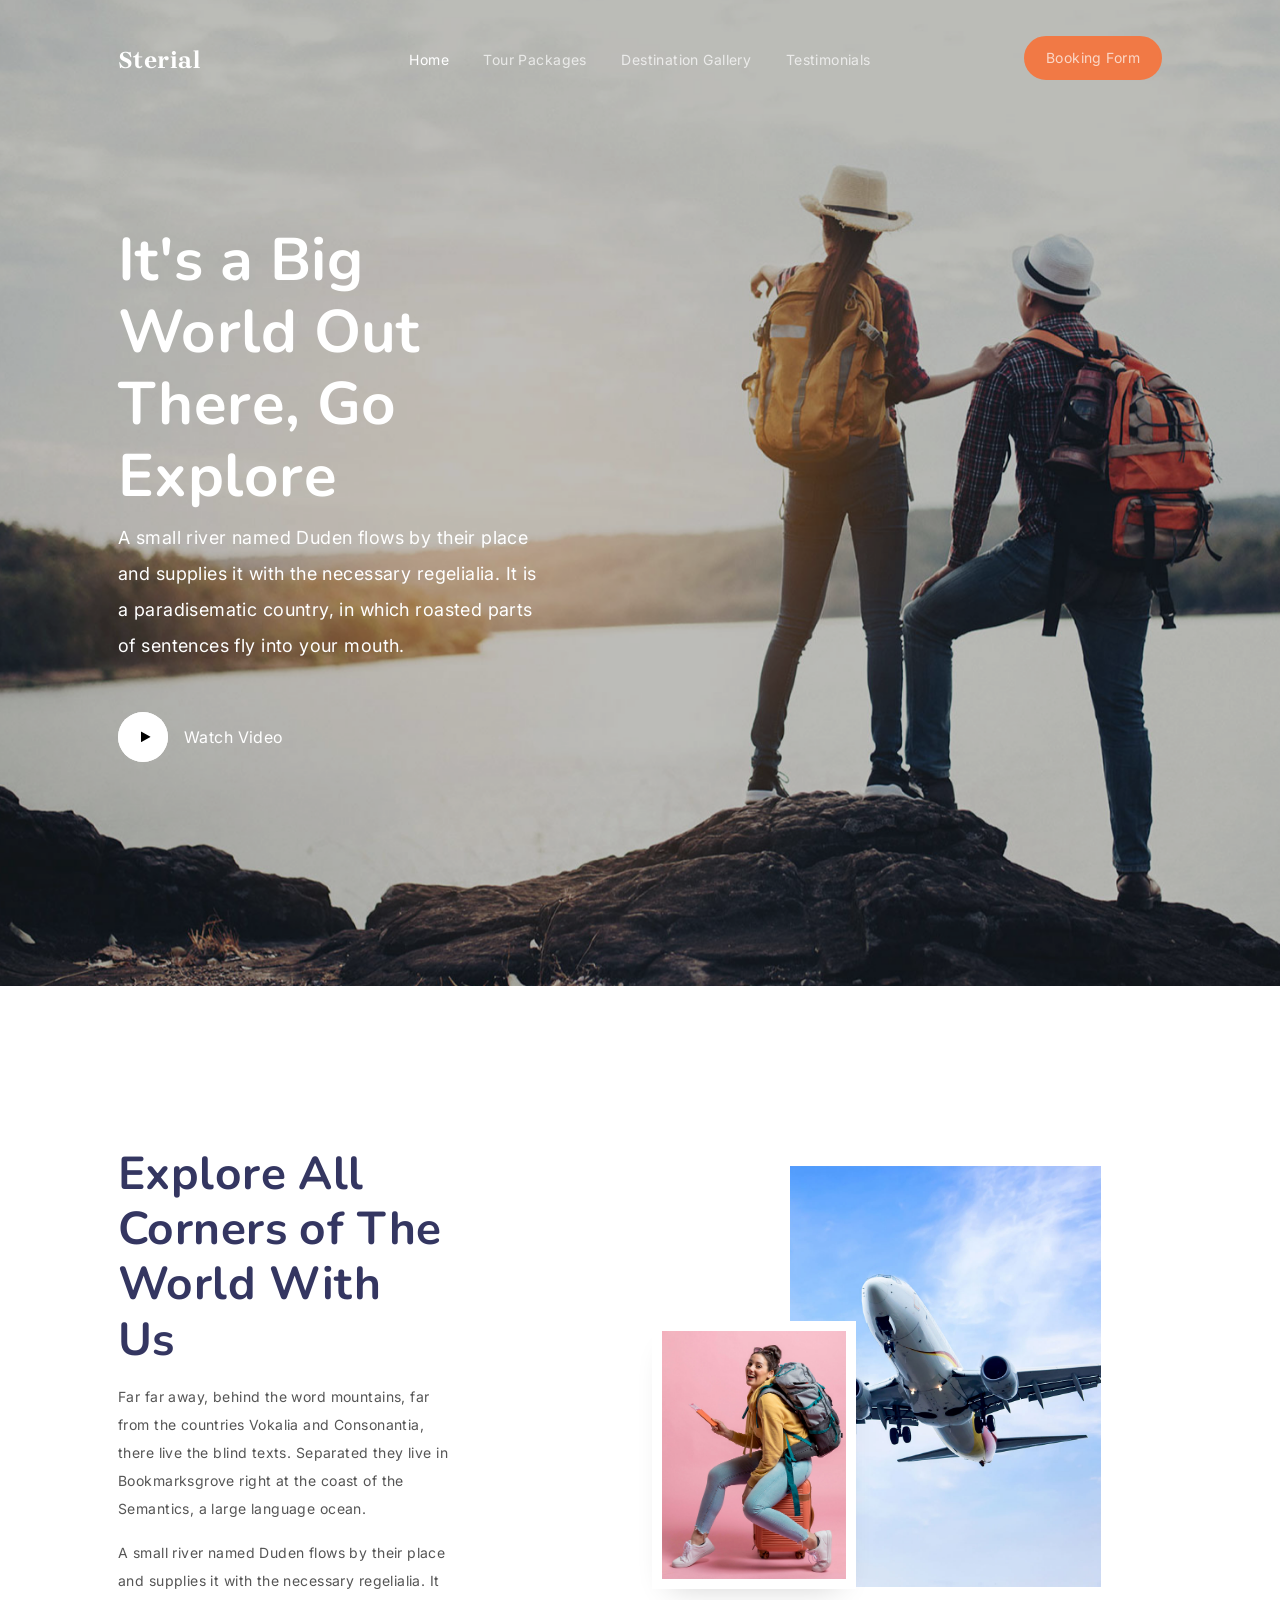
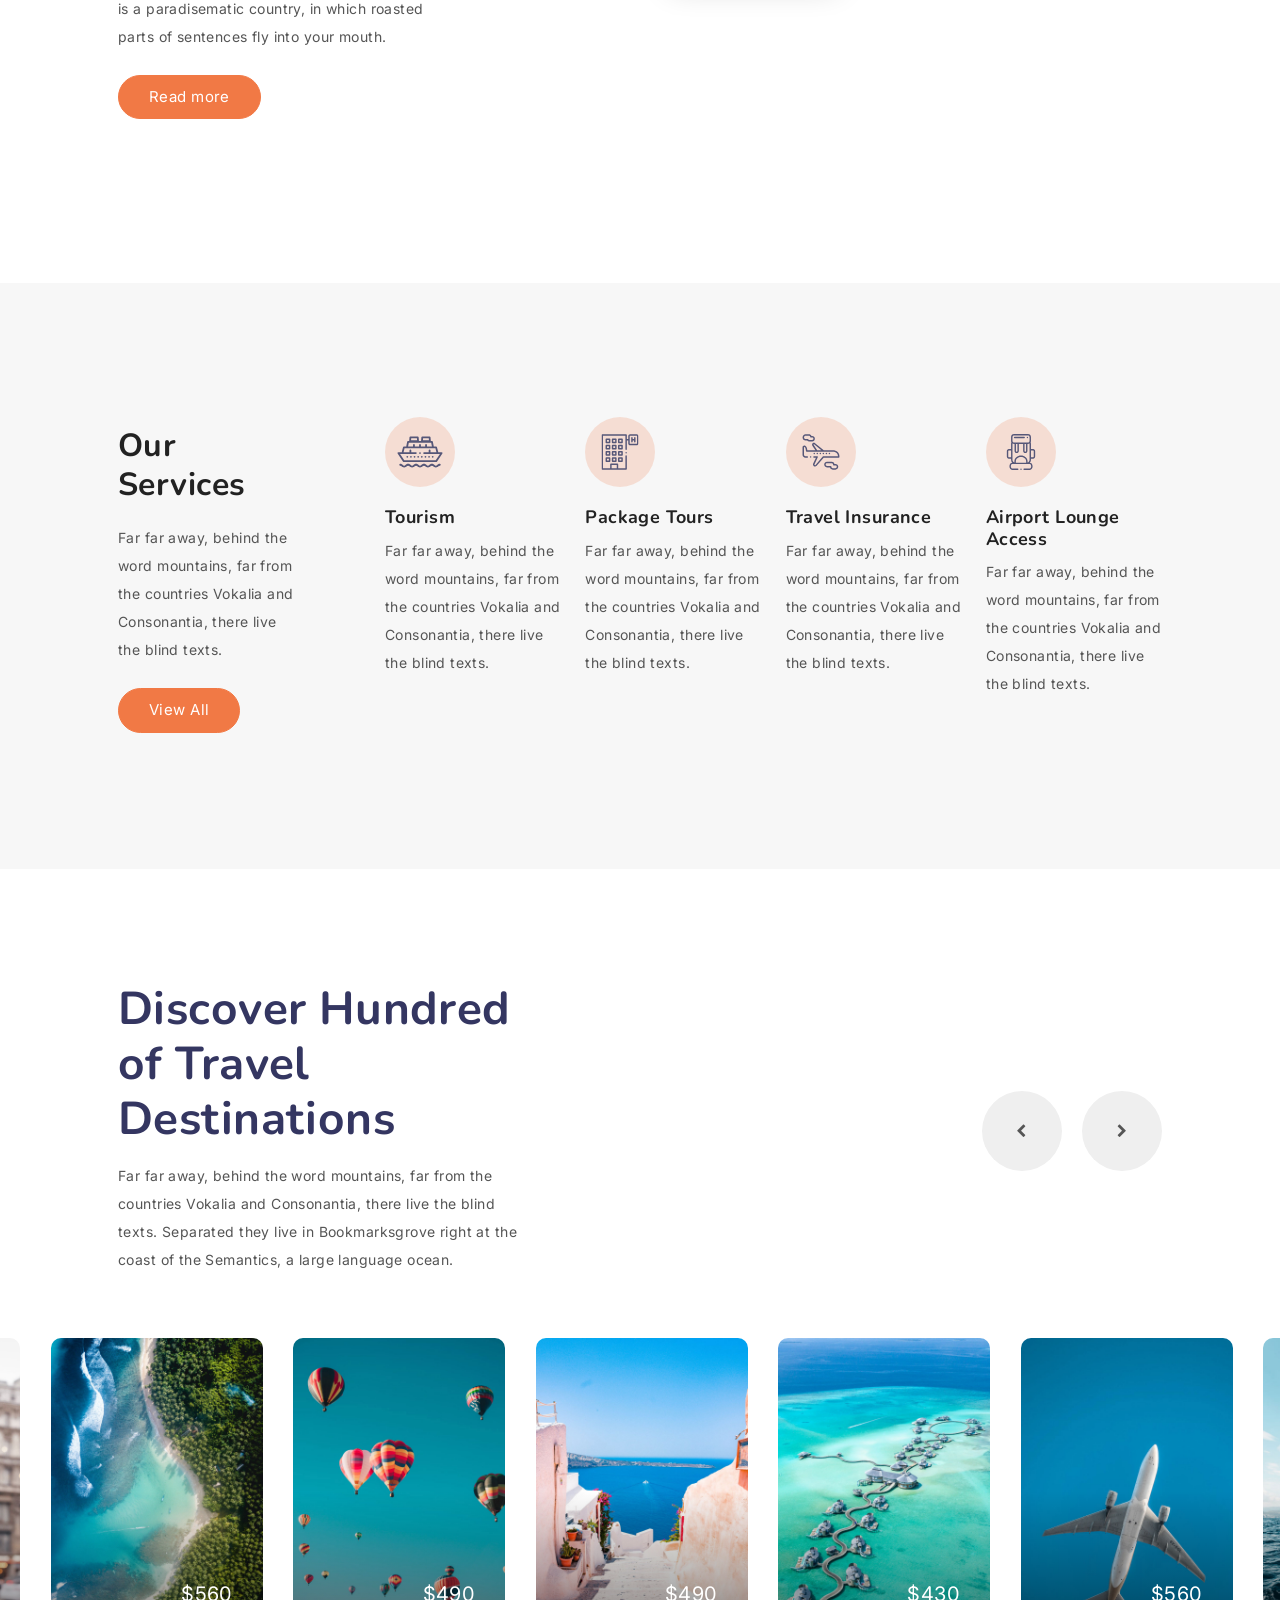
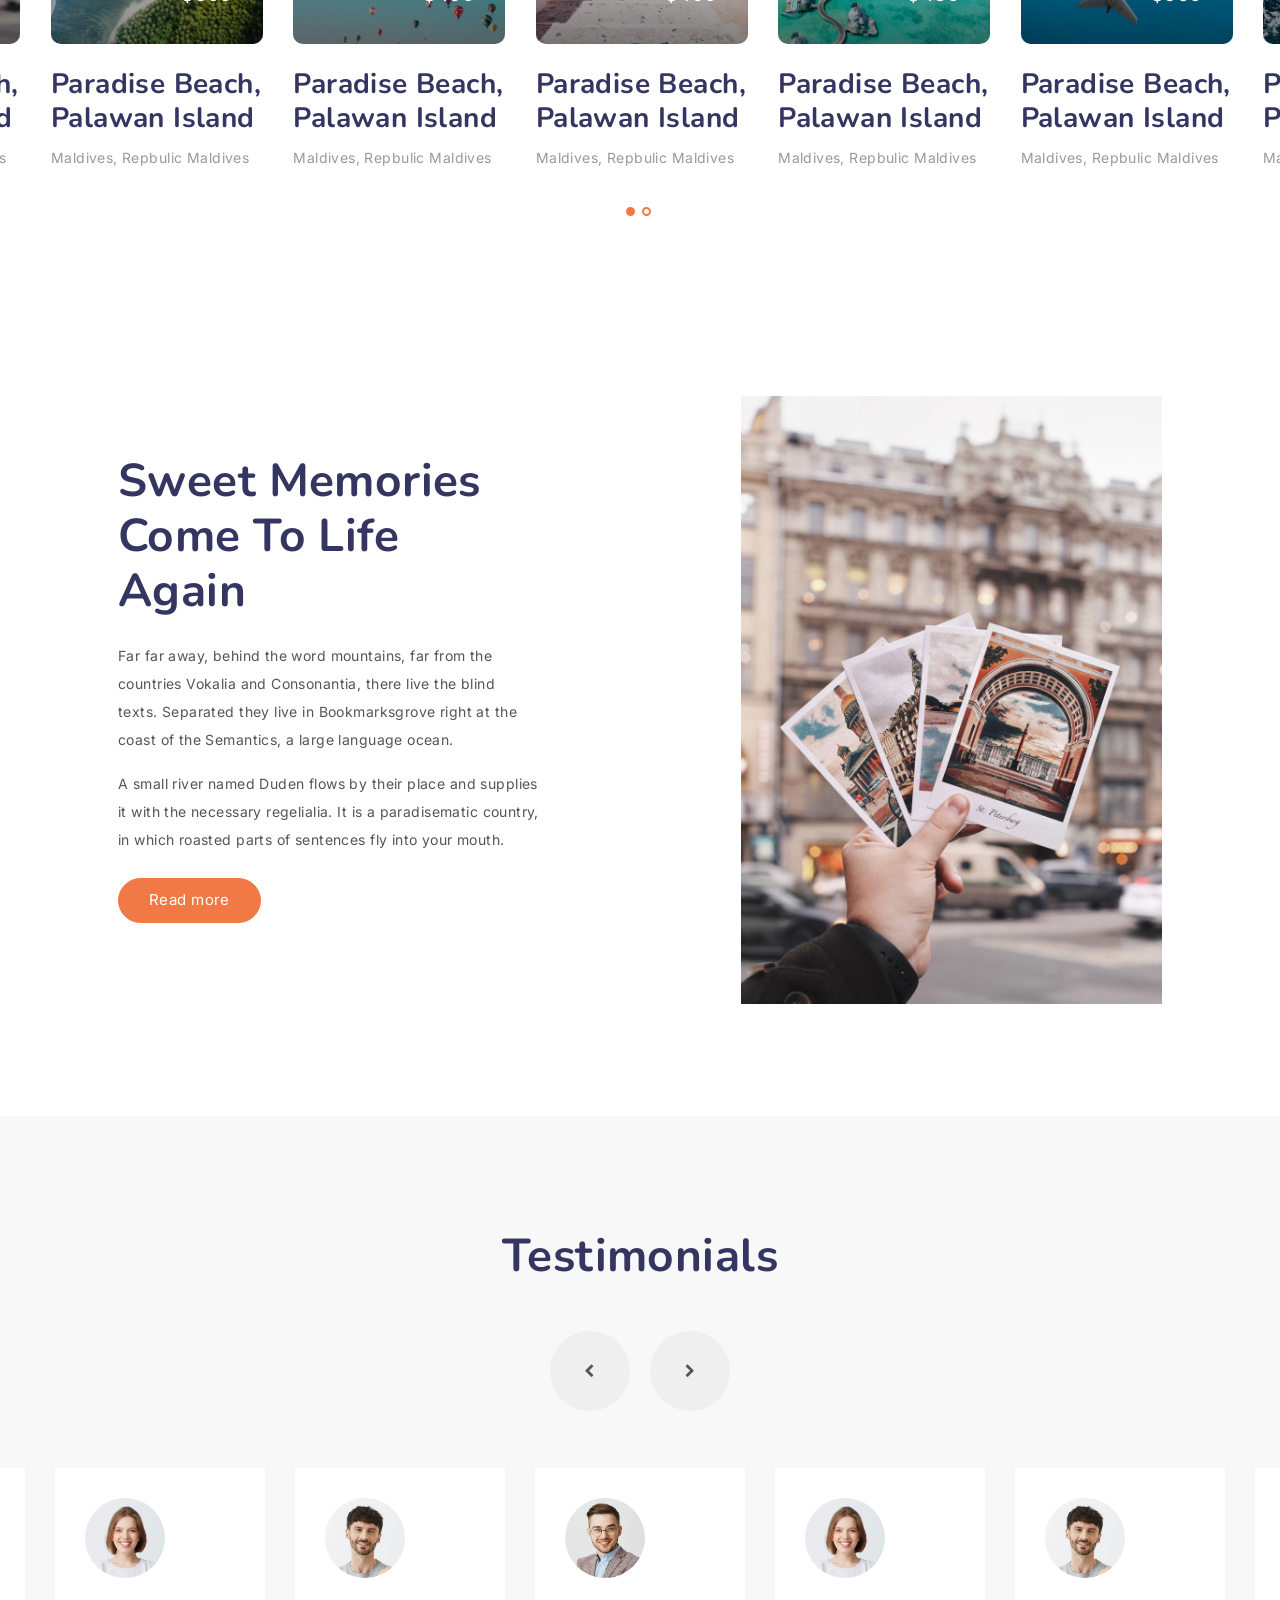
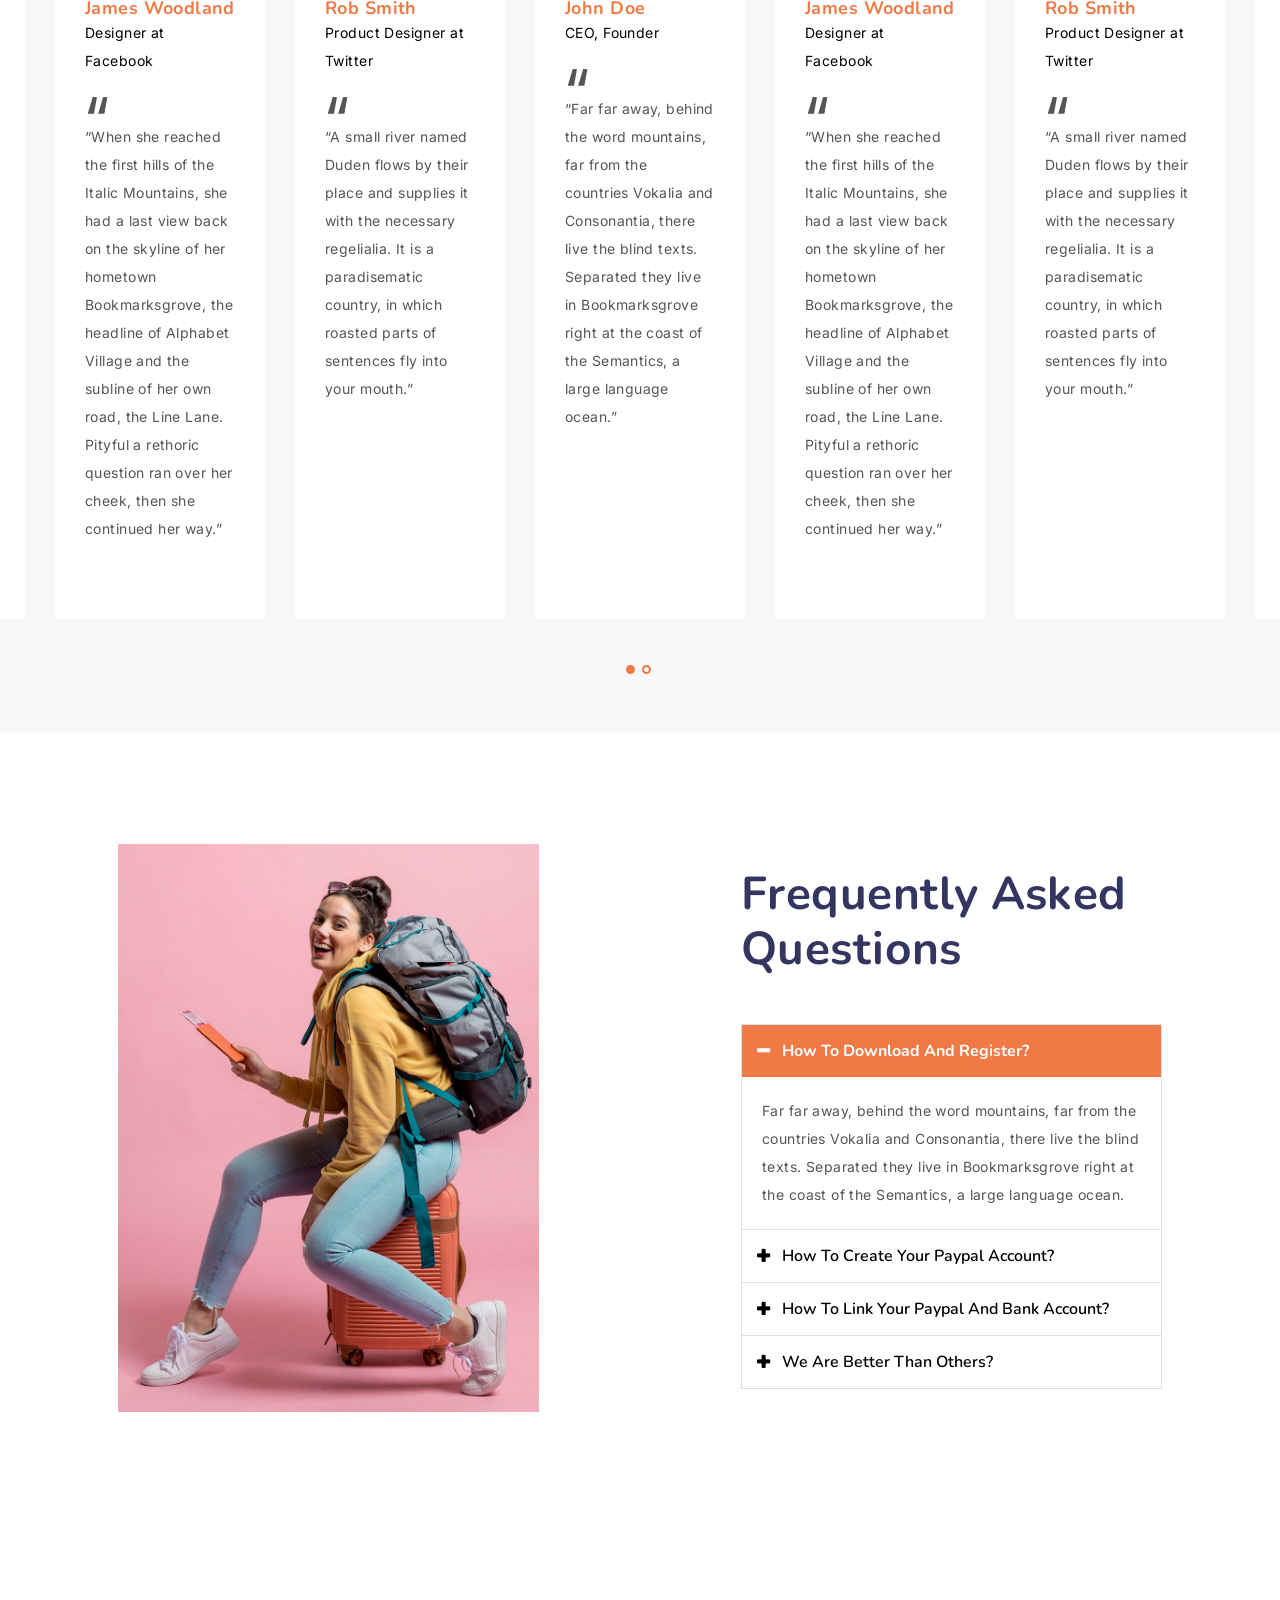
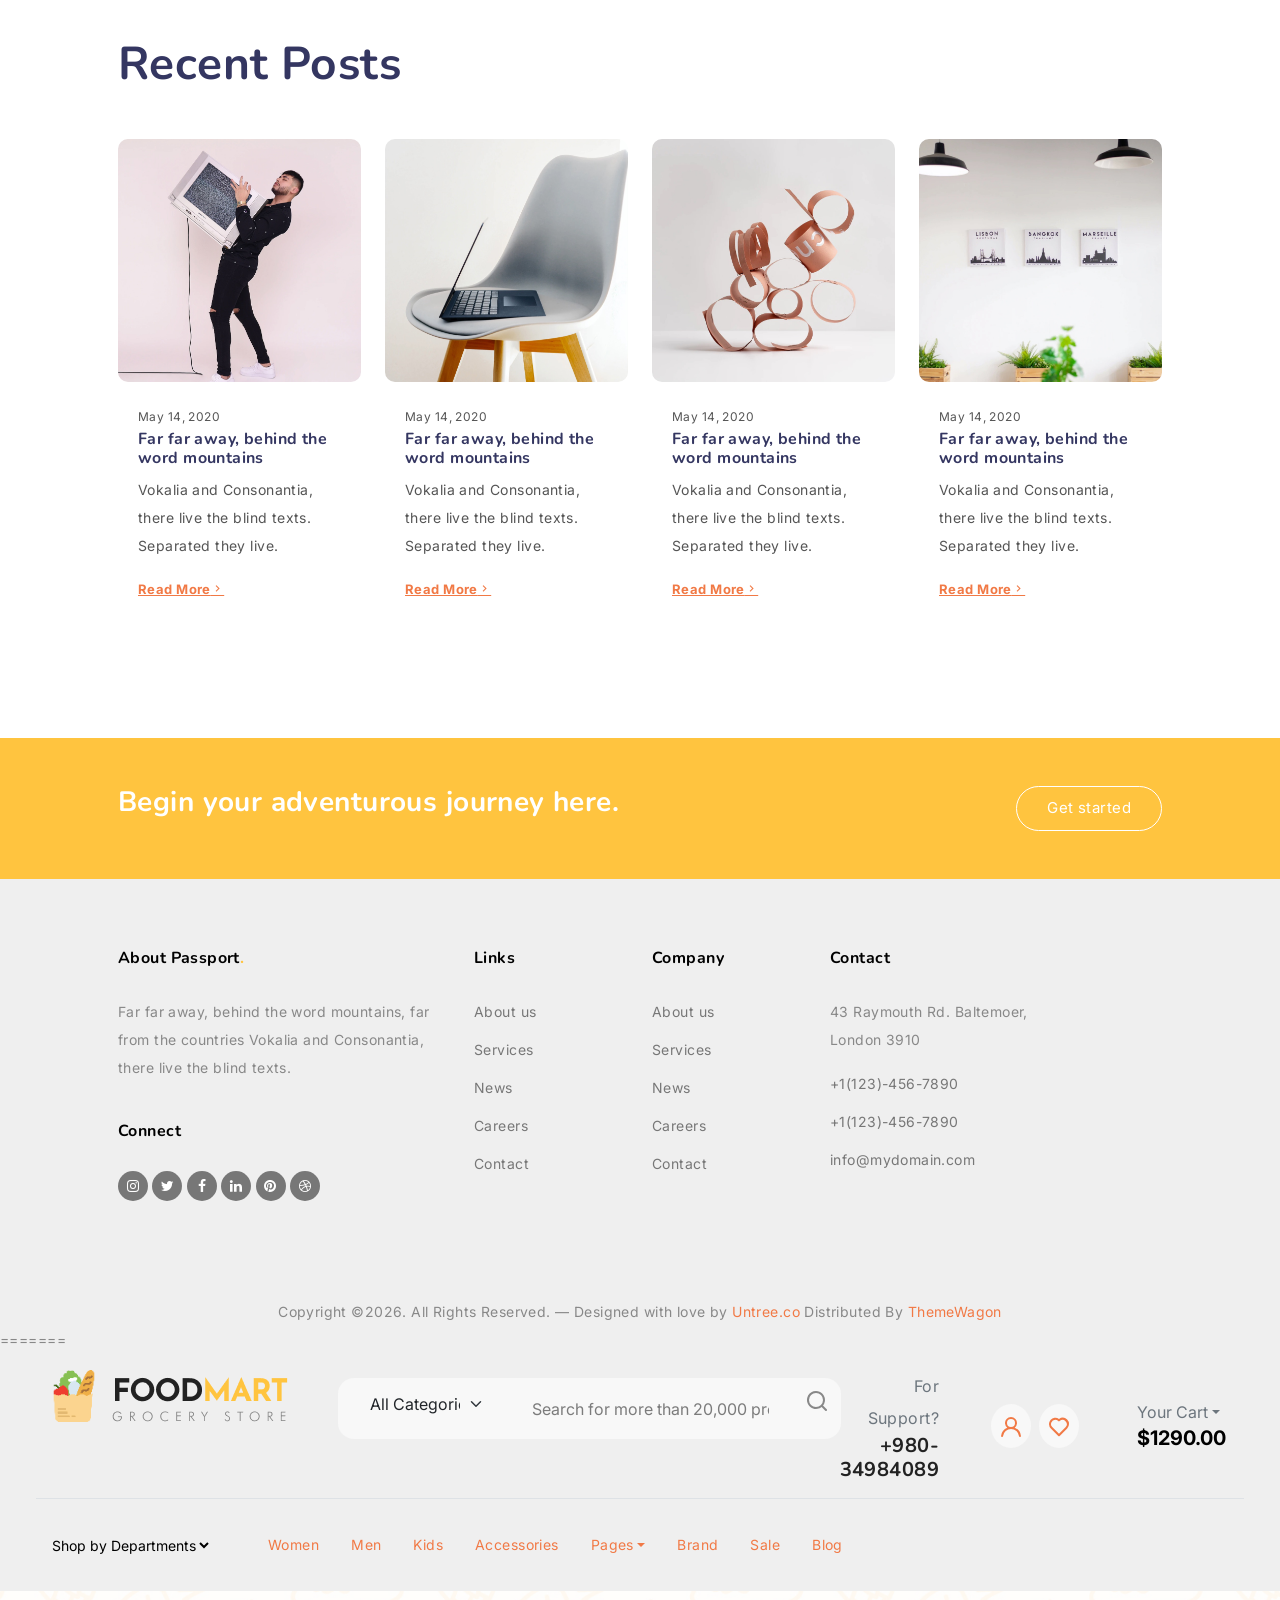
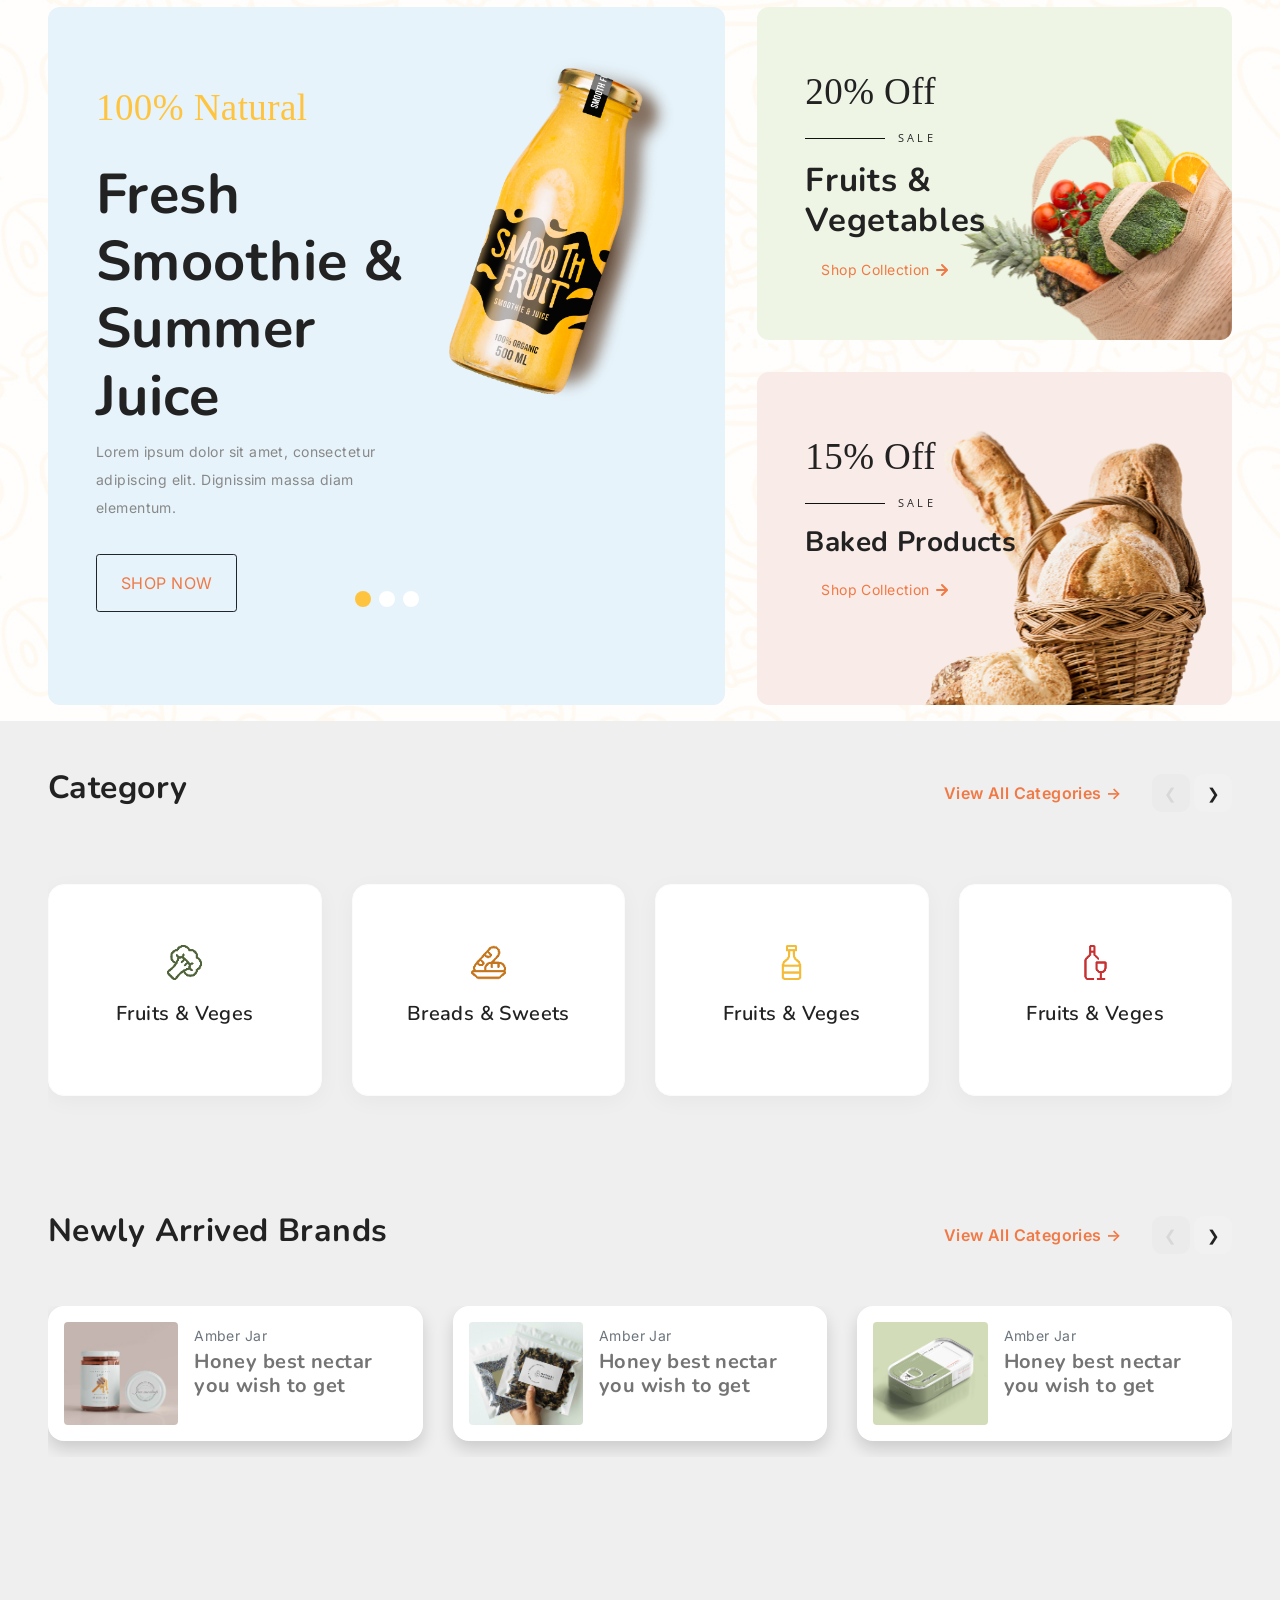
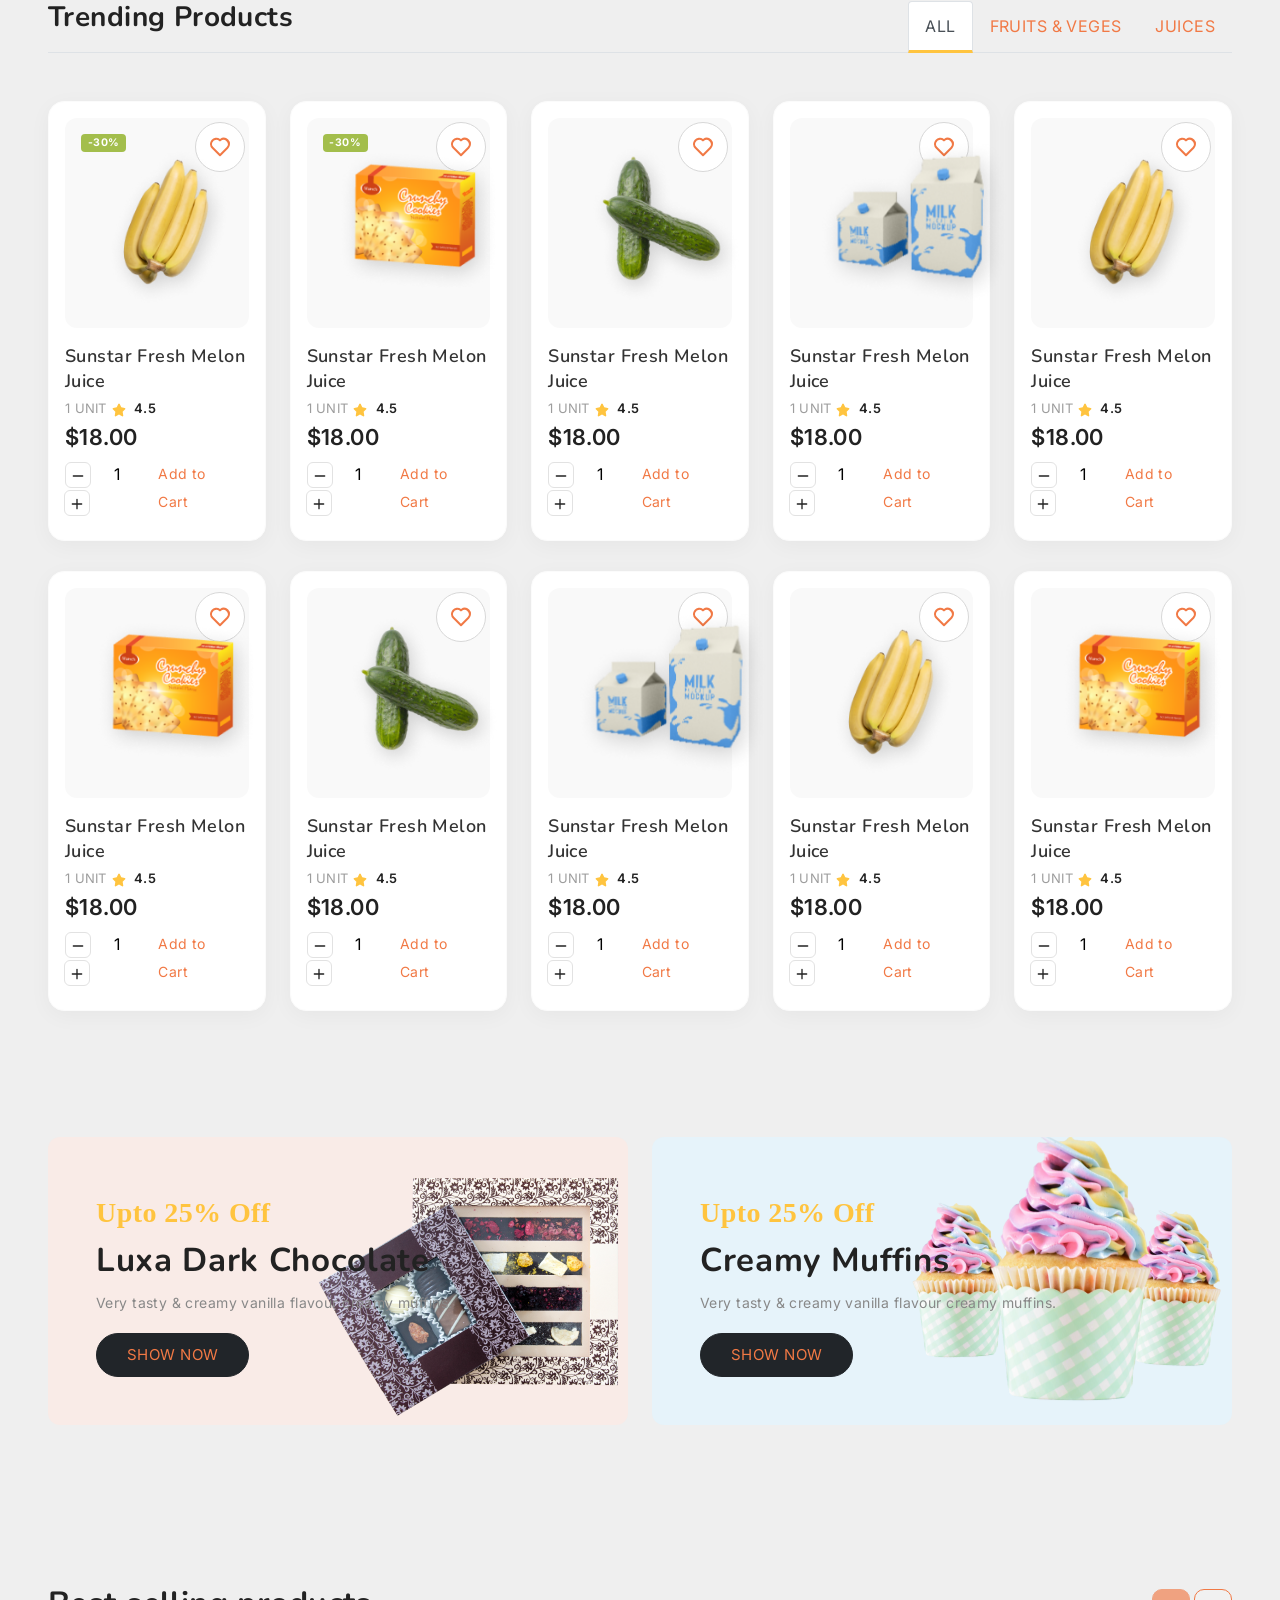
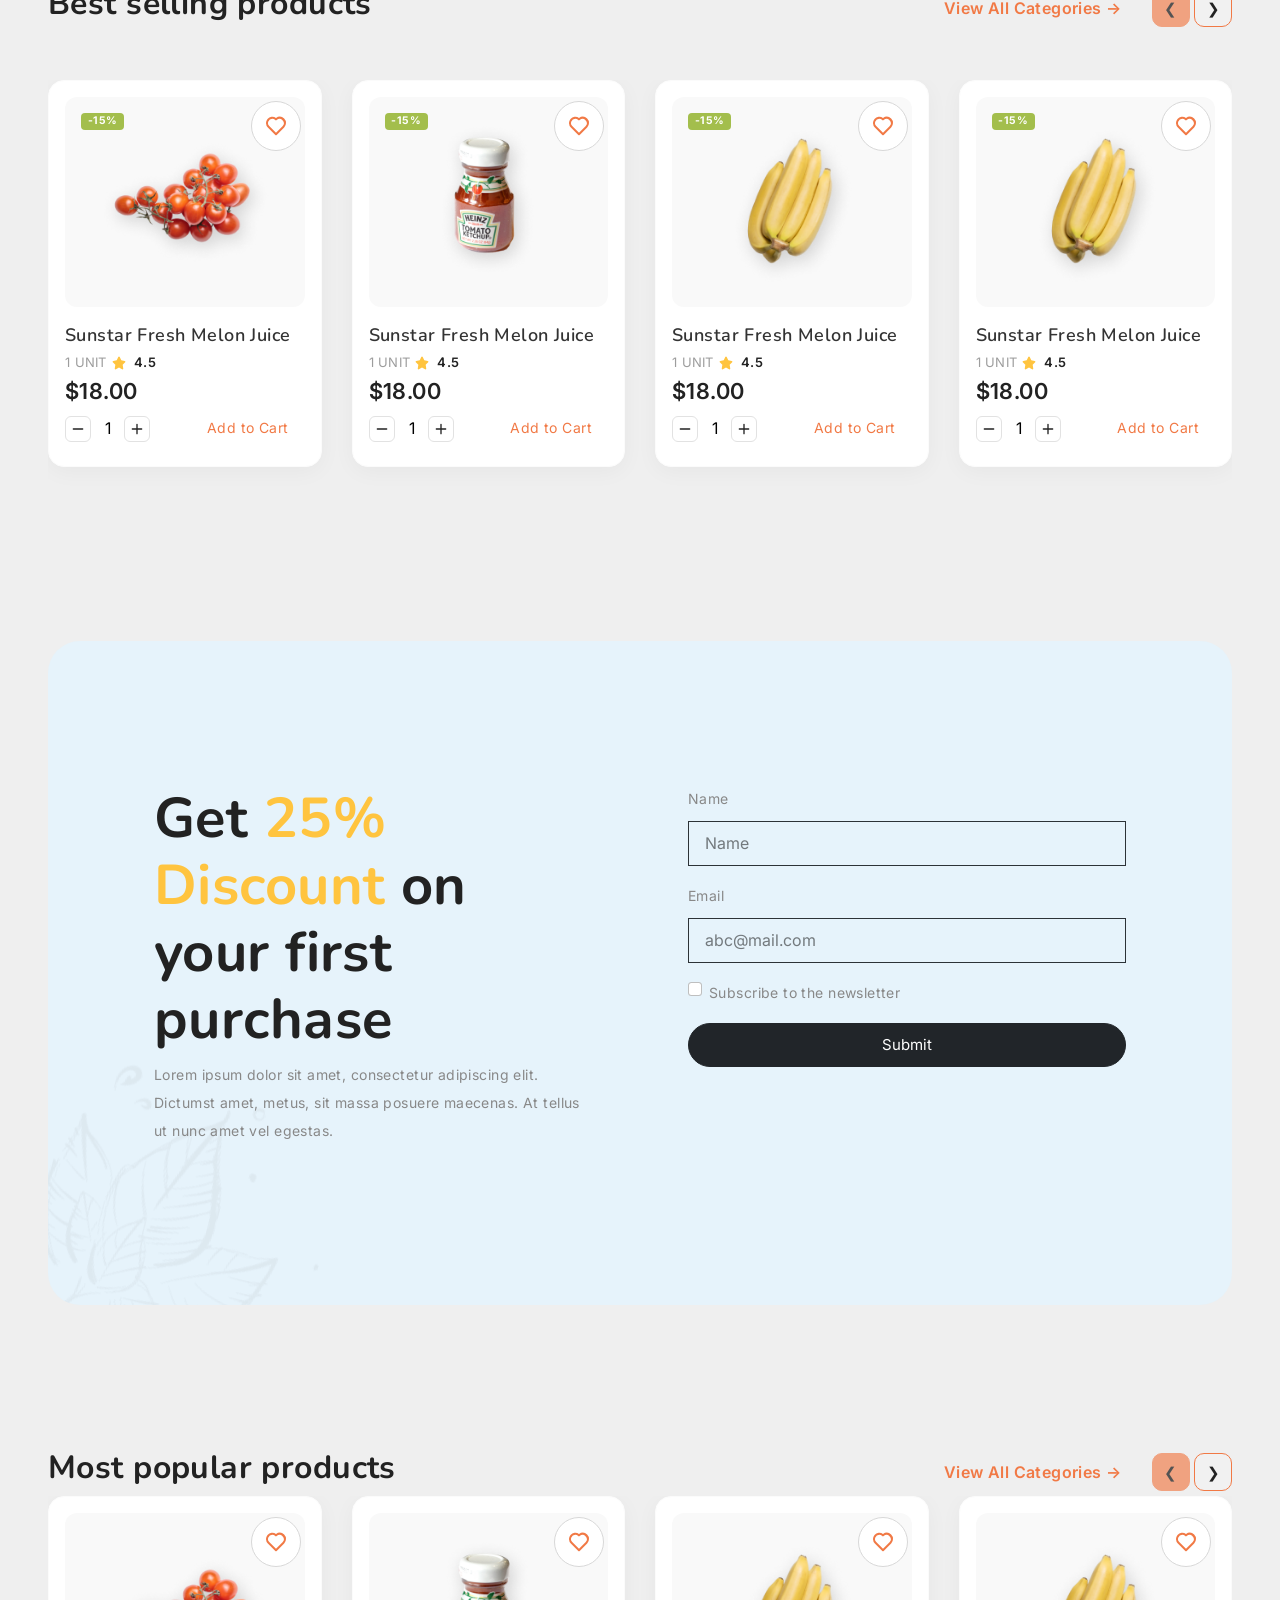
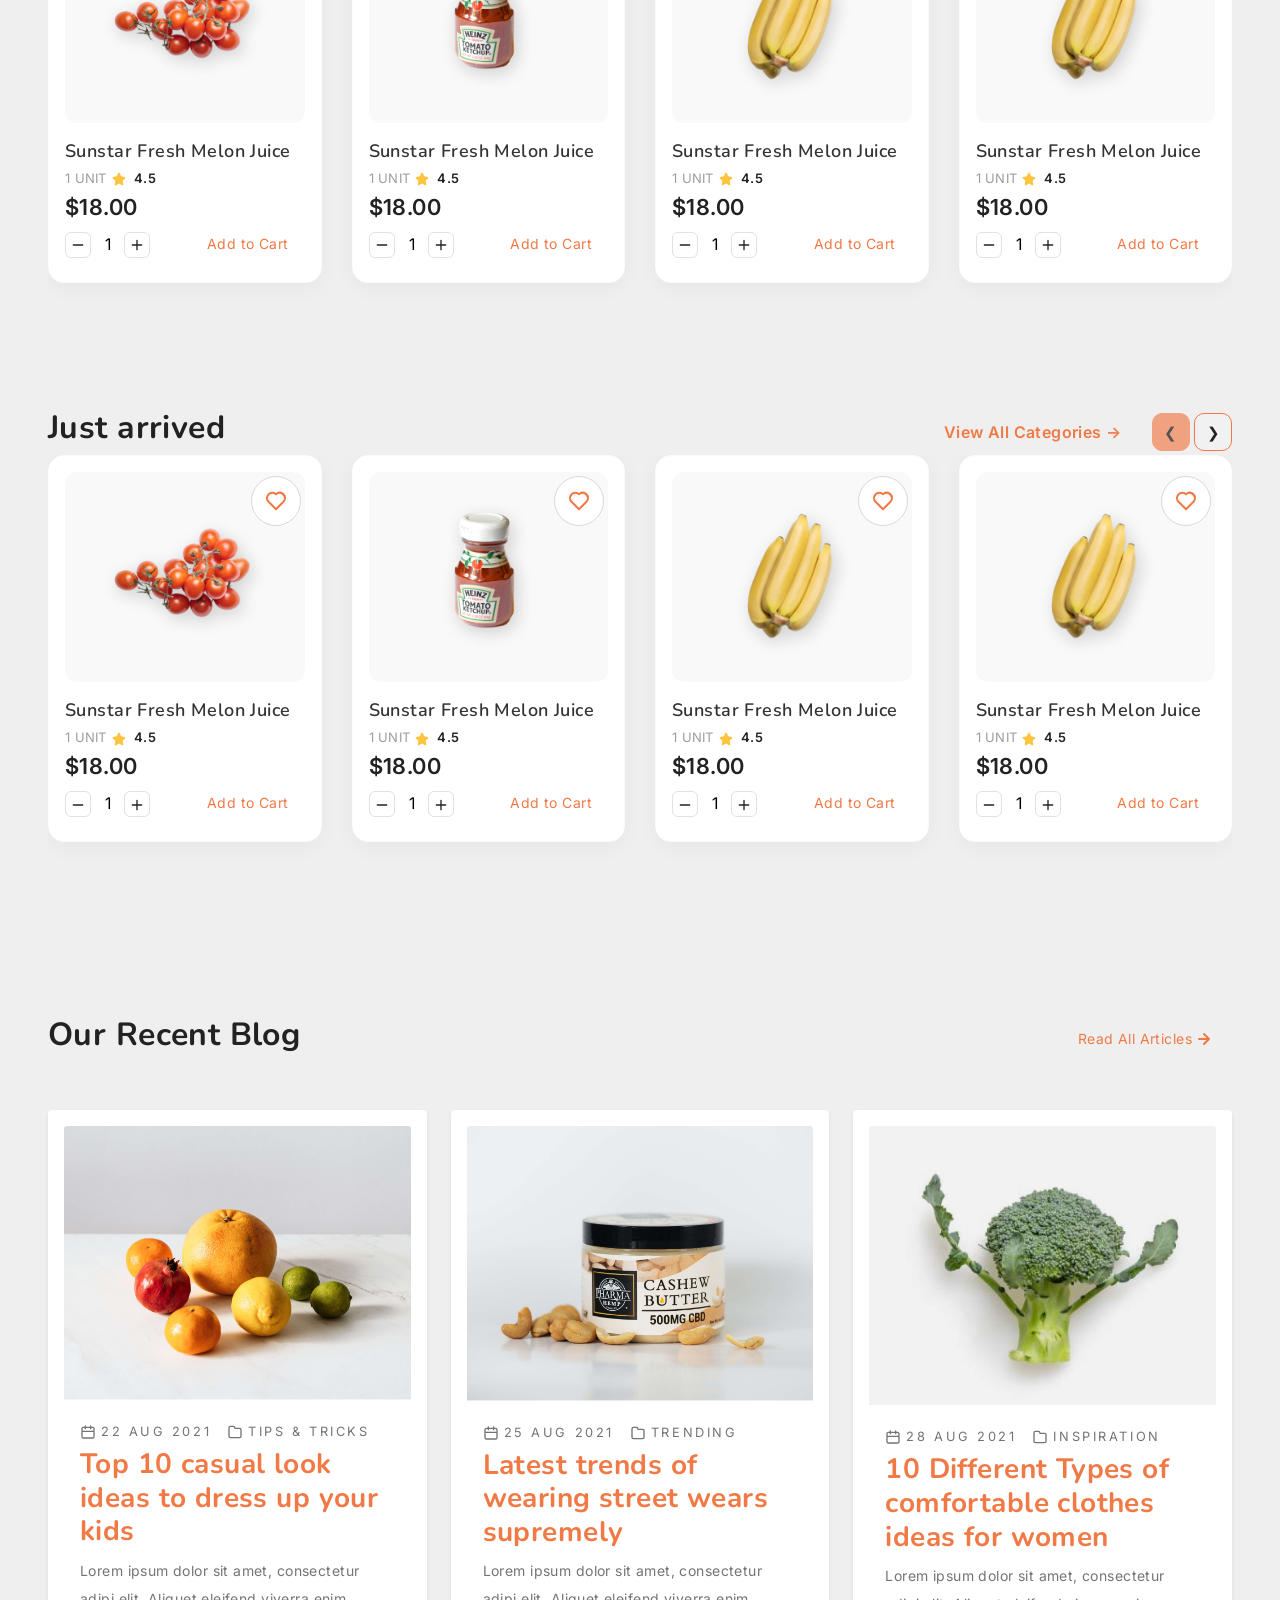
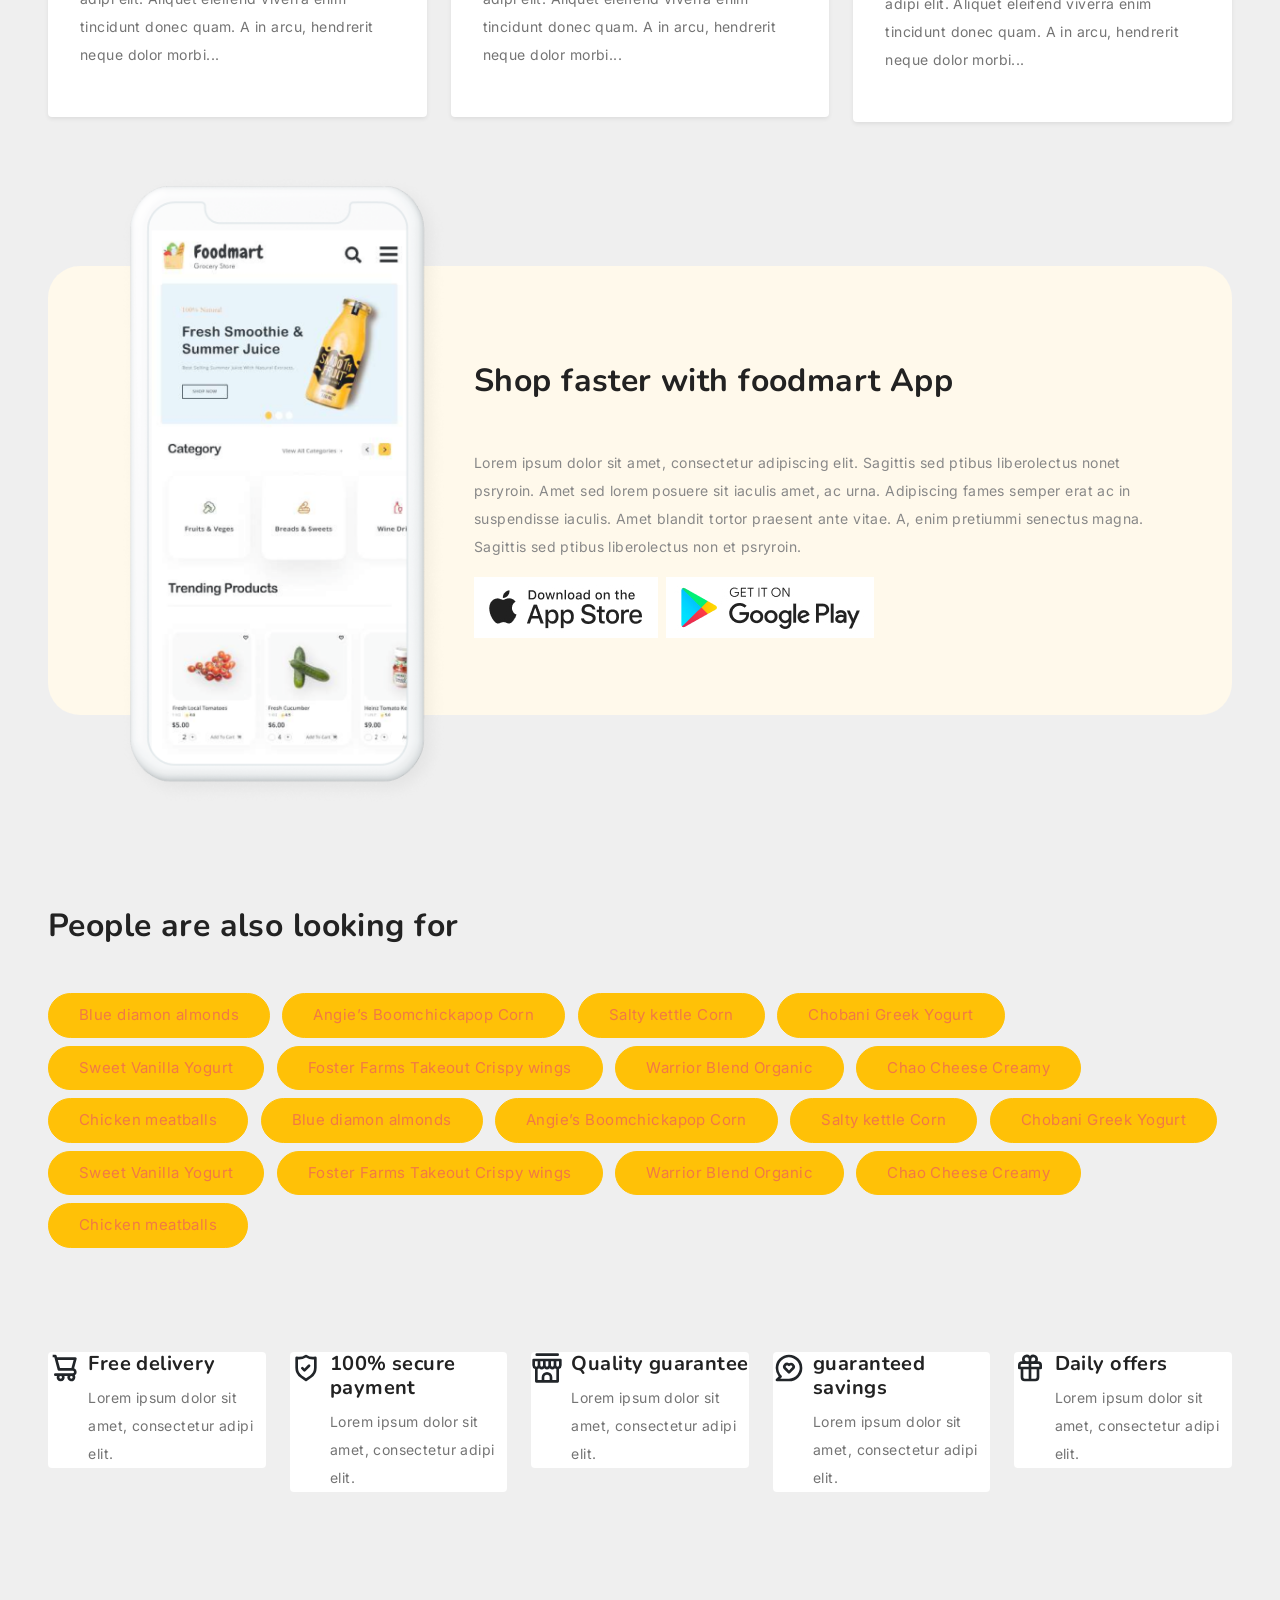
==== commit f5cb5e36: "updated files" ====
--- a/index.html
+++ b/index.html
@@ -1,4 +1,4 @@
-<<<<<<< HEAD
+
 <!-- /*
 * Template Name: Sterial
 * Template Author: Untree.co
@@ -36,63 +36,71 @@
 </head>
 <body>
 
-	<div class="site-mobile-menu site-navbar-target">
-		<div class="site-mobile-menu-header">
-			<div class="site-mobile-menu-close">
-				<span class="icofont-close js-menu-toggle"></span>
-			</div>
-		</div>
-		<div class="site-mobile-menu-body"></div>
-	</div>
-
-	<nav class="site-nav mt-3">
-		<div class="container">
-
-			<div class="site-navigation">
-				<div class="row">
-					<div class="col-6 col-lg-3">
-						<a href="index.html" class="logo m-0 float-start">Sterial</a>
-					</div>
-					<div class="col-lg-6 d-none d-lg-inline-block text-center nav-center-wrap">
-						<ul class="js-clone-nav  text-center site-menu p-0 m-0">
-							<li class="active"><a href="index.html">Home</a></li>
-							<li><a href="about.html">About us</a></li>
-							<li class="has-children">
-								<a href="#">Dropdown</a>
-								<ul class="dropdown">
-									<li><a href="#">Menu One</a></li>
-									<li class="has-children">
-										<a href="#">Menu Two</a>
-										<ul class="dropdown">
-											<li><a href="#">Sub Menu One</a></li>
-											<li><a href="#">Sub Menu Two</a></li>
-											<li><a href="#">Sub Menu Three</a></li>
-										</ul>
-									</li>
-									<li><a href="#">Menu Three</a></li>
-								</ul>
-							</li>
-							<li><a href="services.html">Services</a></li>
-							<li><a href="blog.html">Blog</a></li>
-
-						</ul>
-					</div>
-					<div class="col-6 col-lg-3 text-lg-end">
-						<ul class="js-clone-nav d-none d-lg-inline-block text-end site-menu ">
-							<li class="cta-button"><a href="contact.html">Contact Us</a></li>
-						</ul>
-
-						<a href="#" class="burger ms-auto float-end site-menu-toggle js-menu-toggle d-inline-block d-lg-none light" data-toggle="collapse" data-target="#main-navbar">
-							<span></span>
-						</a>
-					</div>
-				</div>
-			</div>
-			
-		</div>
-	</nav>
-
-	
+<div class="site-mobile-menu site-navbar-target">
+  <div class="site-mobile-menu-header">
+    <div class="site-mobile-menu-close">
+      <span class="icofont-close js-menu-toggle"></span>
+    </div>
+  </div>
+  <div class="site-mobile-menu-body"></div>
+</div>
+
+<nav class="site-nav mt-3">
+  <div class="container">
+
+    <div class="site-navigation">
+      <div class="row">
+
+        <!-- LOGO -->
+        <div class="col-6 col-lg-3">
+          <a href="index.html" class="logo m-0 float-start">Sterial</a>
+        </div>
+
+        <!-- DESKTOP MENU -->
+        <div class="col-lg-6 d-none d-lg-inline-block text-center nav-center-wrap">
+          <ul class="js-clone-nav text-center site-menu p-0 m-0">
+
+            <li class="active">
+              <a href="index.html">Home</a>
+            </li>
+
+            <li>
+              <a href="#tour-packages">Tour Packages</a>
+            </li>
+
+            <li>
+              <a href="#destination-gallery">Destination Gallery</a>
+            </li>
+
+            <li>
+              <a href="#testimonials">Testimonials</a>
+            </li>
+
+          </ul>
+        </div>
+
+        <!-- RIGHT SIDE (CONTACT BUTTON + BURGER) -->
+        <div class="col-6 col-lg-3 text-lg-end">
+
+          <ul class="js-clone-nav d-none d-lg-inline-block text-end site-menu">
+            <li class="cta-button">
+              <a href="contact.html">Booking Form</a>
+            </li>
+          </ul>
+
+          <!-- MOBILE BURGER -->
+          <a href="#"
+             class="burger ms-auto float-end site-menu-toggle js-menu-toggle d-inline-block d-lg-none light">
+            <span></span>
+          </a>
+
+        </div>
+
+      </div>
+    </div>
+
+  </div>
+</nav>	
 
 	<div class="hero overlay">
 
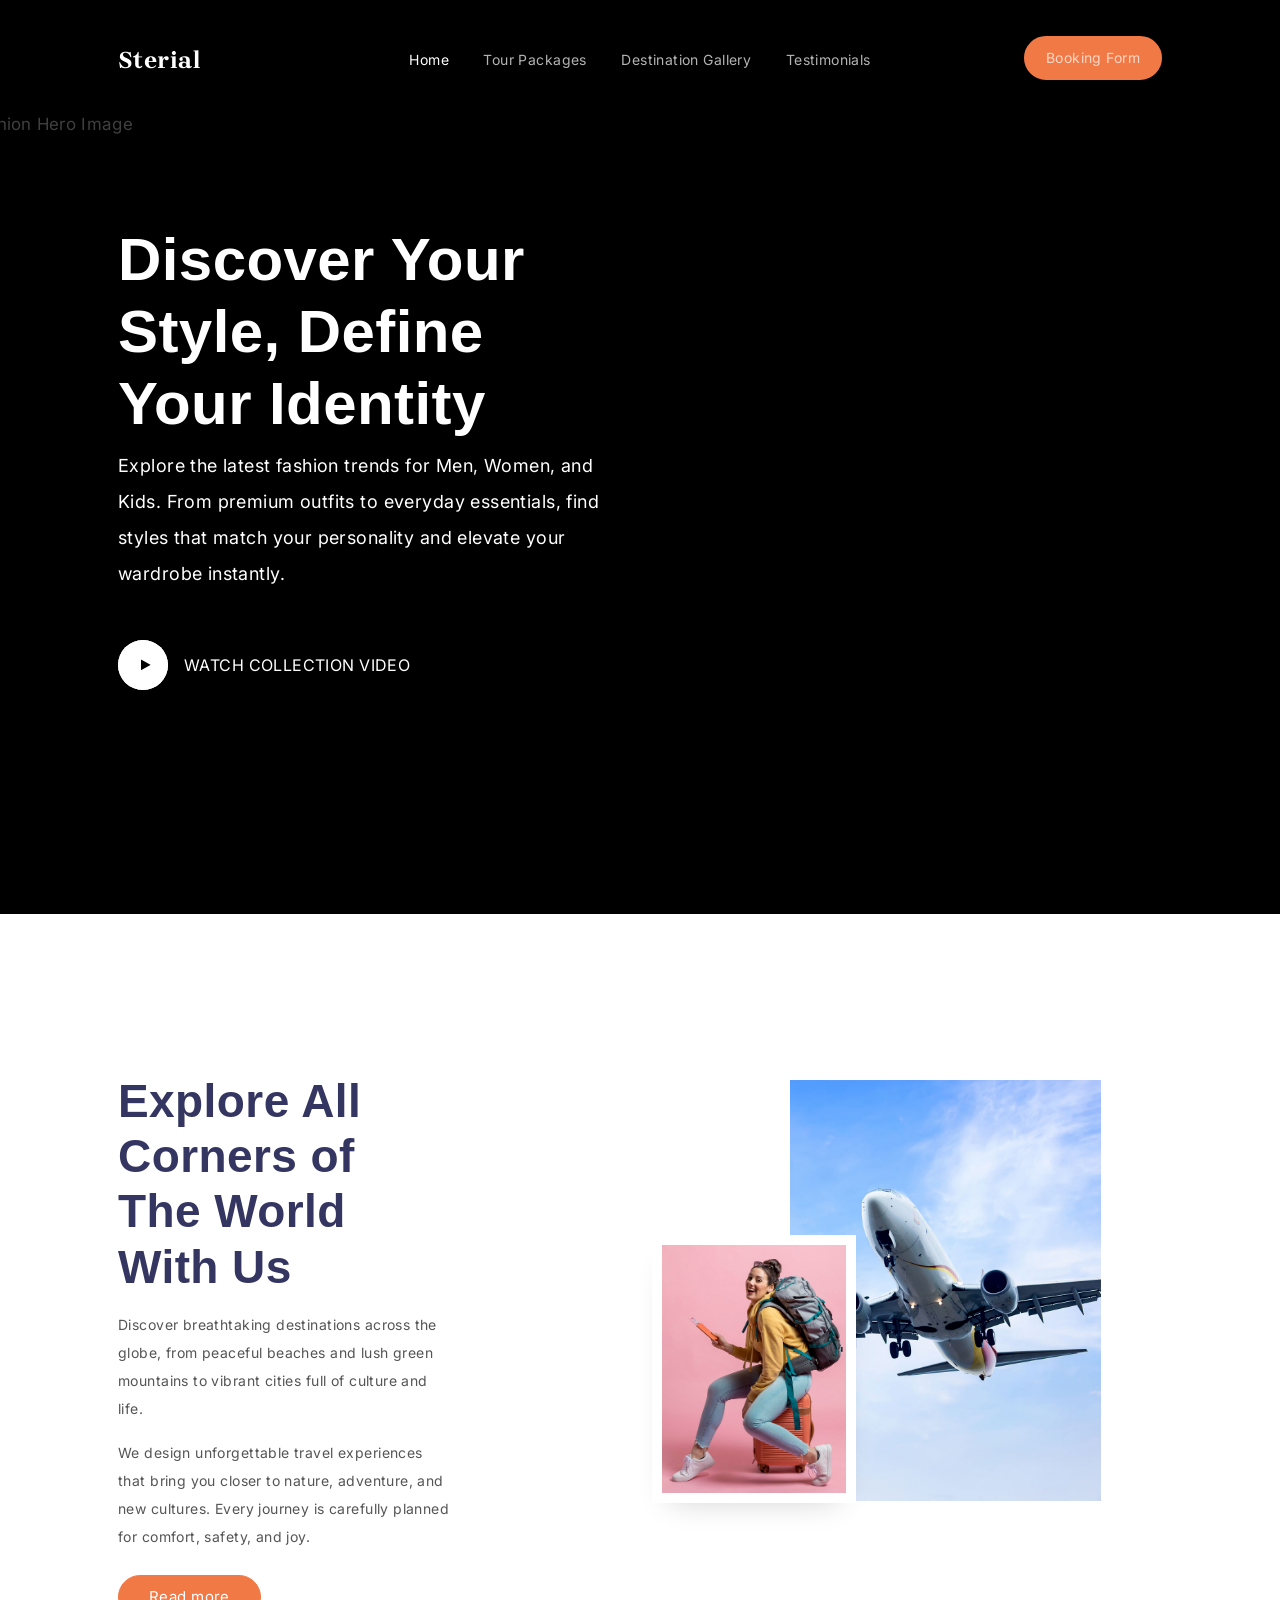
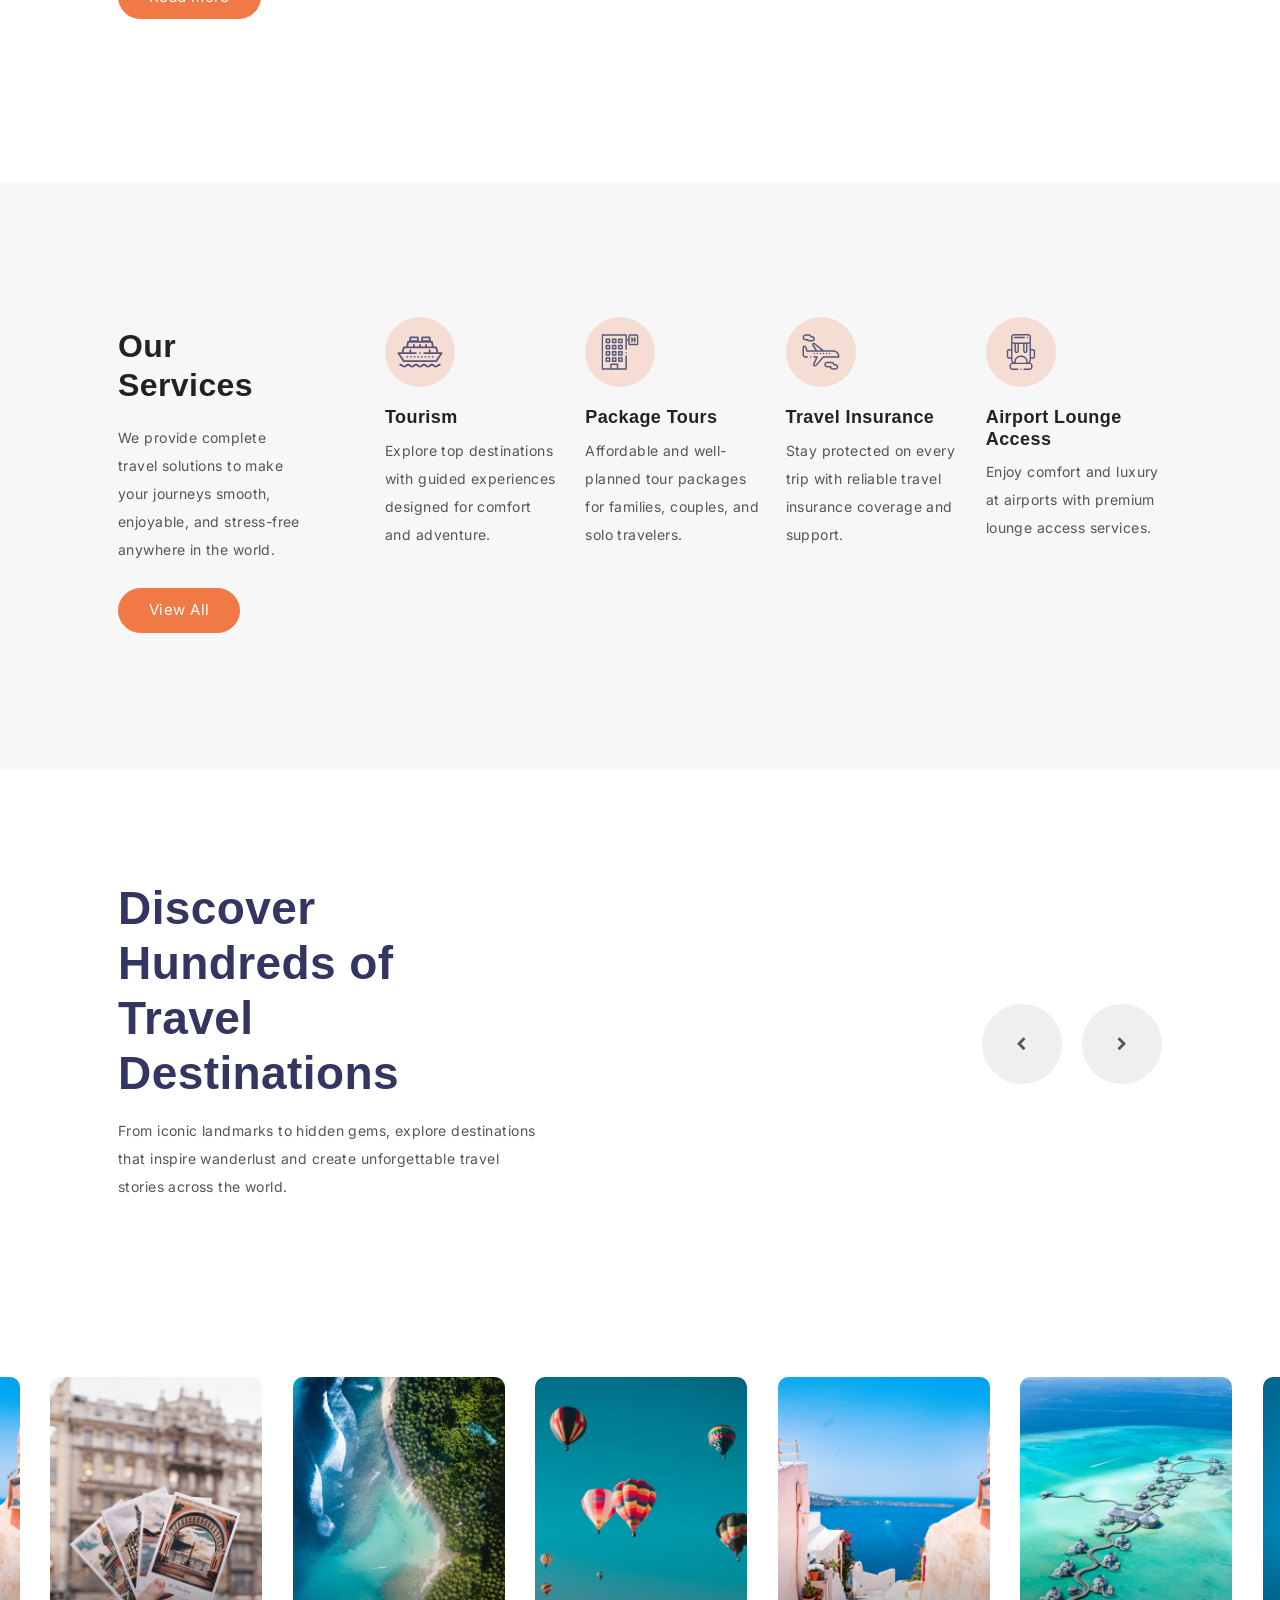
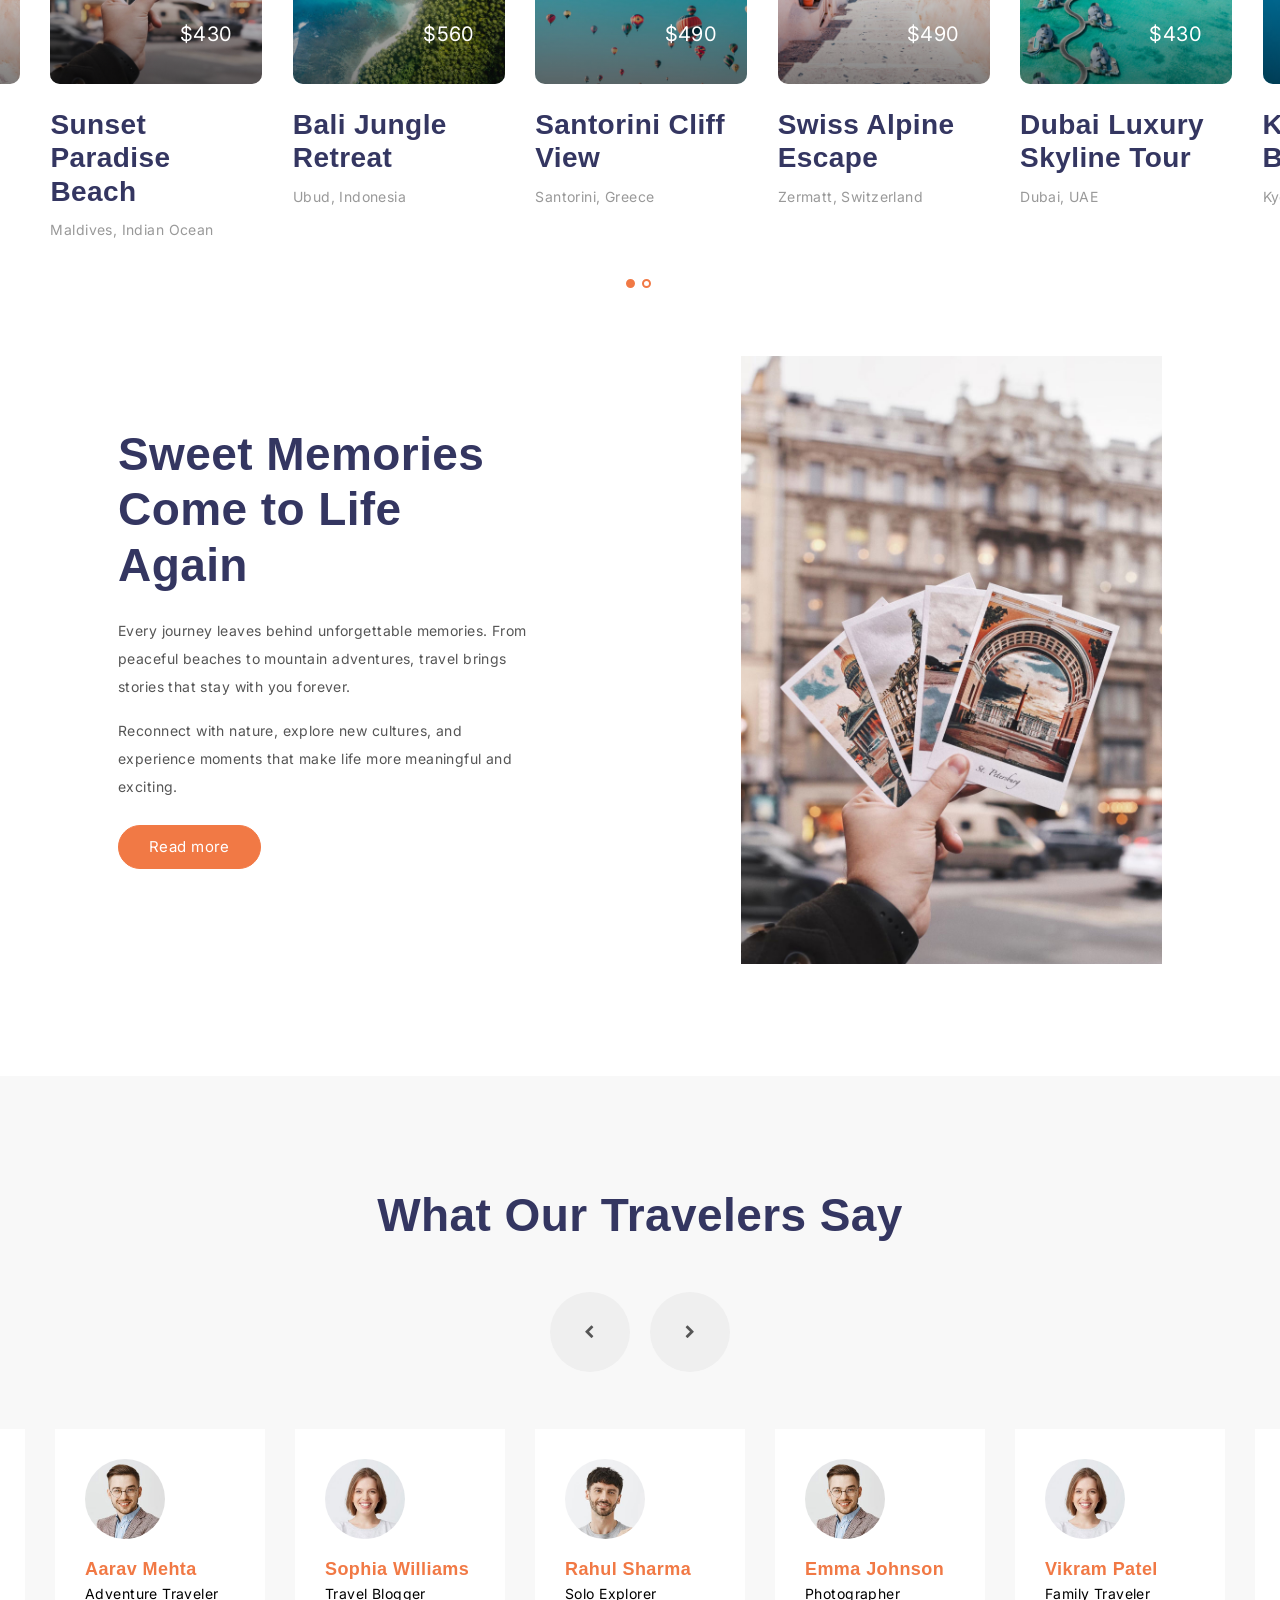
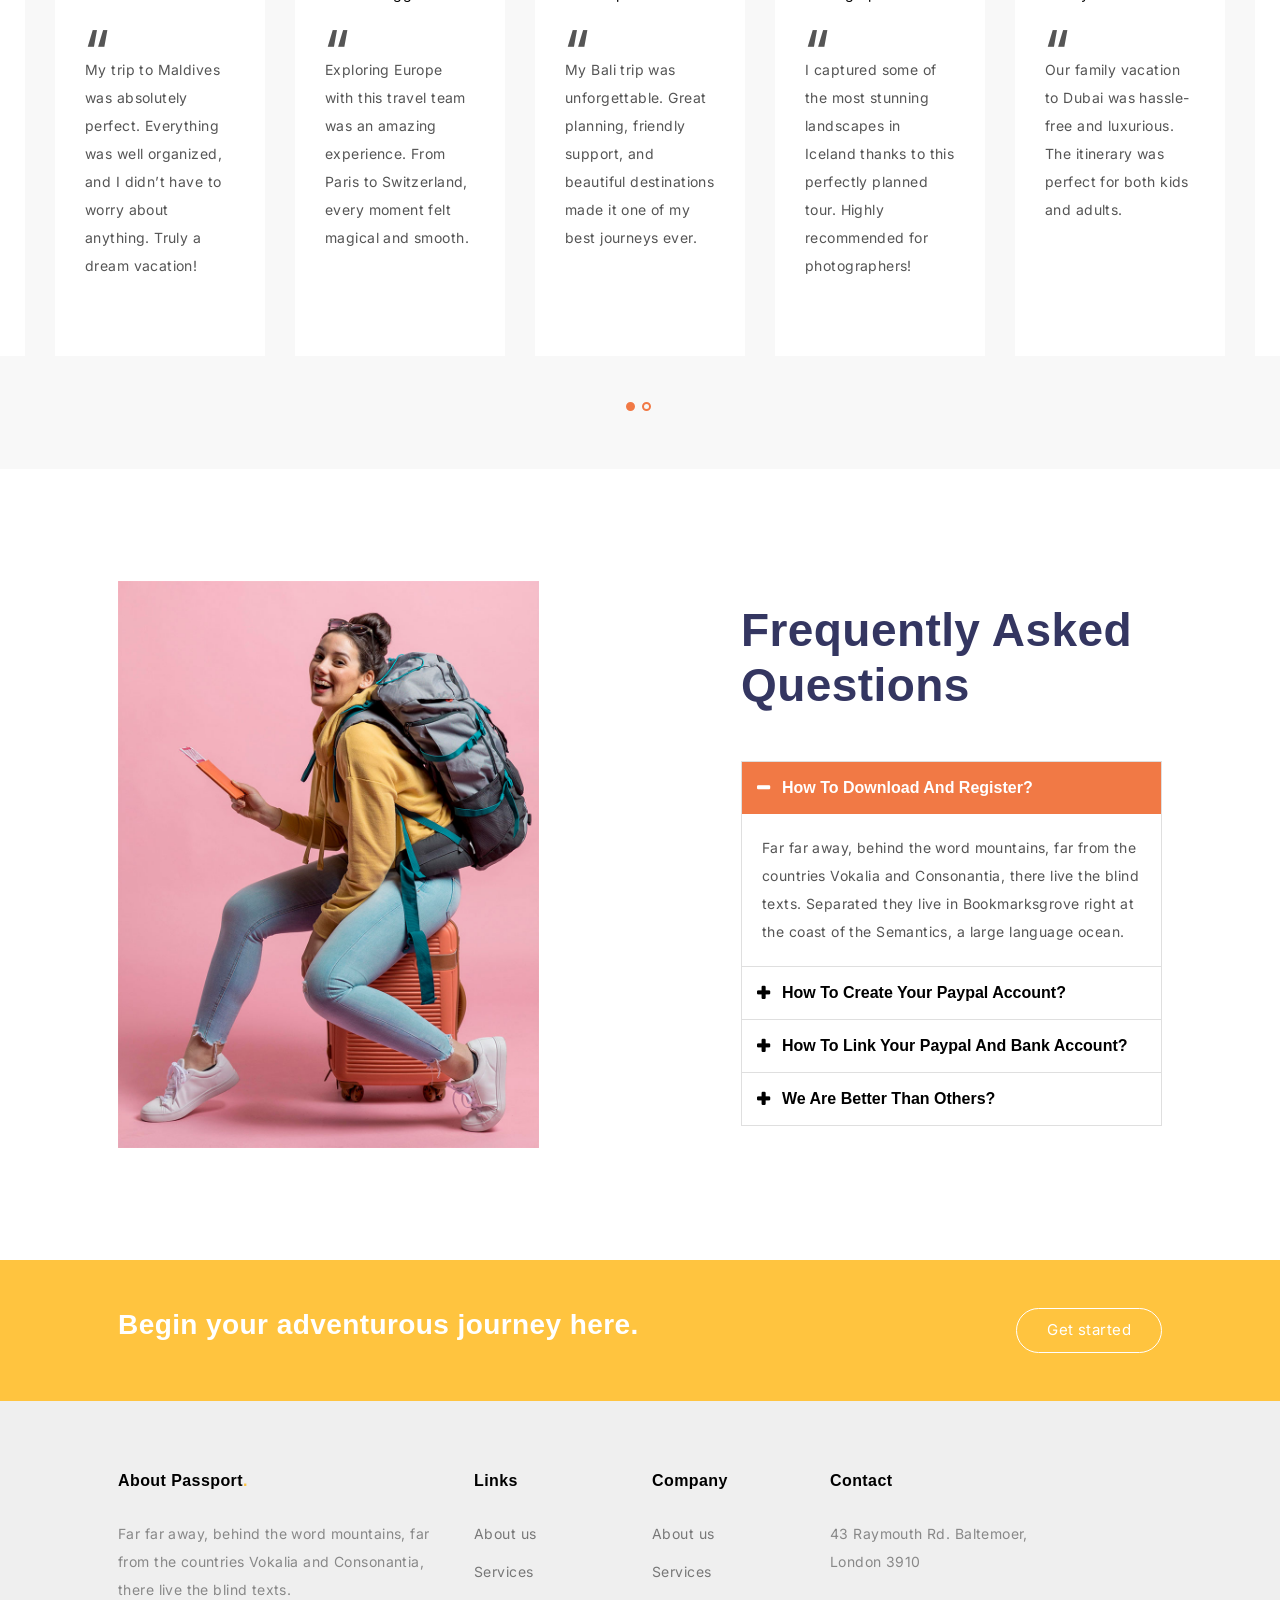
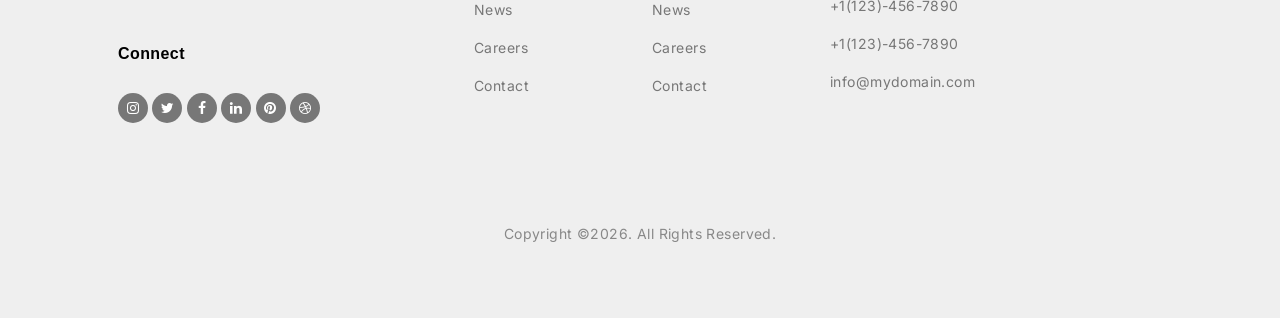
==== commit 03ef1c41: "updated" ====
--- a/index.html
+++ b/index.html
@@ -102,36 +102,56 @@
   </div>
 </nav>	
 
-	<div class="hero overlay">
-
-		<div class="img-bg rellax">
-			<img src="images/hero_1.jpg" alt="Image" class="img-fluid">
-		</div>
-
-		<div class="container">
-			<div class="row align-items-center justify-content-start">
-				<div class="col-lg-5">
-
-					<h1 class="heading" data-aos="fade-up">It's a Big World Out There, Go Explore</h1>
-					<p class="mb-5" data-aos="fade-up">A small river named Duden flows by their place and supplies it with the necessary regelialia. It is a paradisematic country, in which roasted parts of sentences fly into your mouth.</p>
-
-					<div data-aos="fade-up">
-						<a href="https://www.youtube.com/watch?v=5n-e6lOhVq0" class="play-button align-items-center d-flex glightbox3" >
-							<span class="icon-button me-3">
-								<span class="icon-play"></span>
-							</span>
-							<span class="caption">Watch Video</span>
-						</a>
-					</div>
-				</div>
-
-				
-			</div>
-		</div>
-
-		
-	</div>
-
+<div class="hero overlay position-relative">
+
+  <!-- Background Image (from browser / Unsplash) -->
+  <div class="img-bg rellax">
+    <img 
+      src="https://images.unsplash.com/photo-1470770841072-f978cf4d019e?auto=format&fit=crop&w=1600&q=80" 
+
+      alt="Fashion Hero Image" 
+      class="img-fluid w-100"
+    >
+  </div>
+
+  <div class="container position-relative">
+    <div class="row align-items-center justify-content-start">
+      
+      <div class="col-lg-6 text-white">
+
+        <!-- Updated Heading -->
+        <h1 class="heading" data-aos="fade-up">
+          Discover Your Style, Define Your Identity
+        </h1>
+
+        <!-- Updated Description -->
+        <p class="mb-5" data-aos="fade-up">
+          Explore the latest fashion trends for Men, Women, and Kids. 
+          From premium outfits to everyday essentials, find styles that match your personality and elevate your wardrobe instantly.
+        </p>
+
+        <!-- Video Button -->
+        <div data-aos="fade-up">
+          <a href="https://www.youtube.com/watch?v=5n-e6lOhVq0" 
+             class="play-button align-items-center d-flex glightbox3 text-white">
+
+            <span class="icon-button me-3">
+              <span class="icon-play"></span>
+            </span>
+
+            <span class="caption text-uppercase">
+              Watch Collection Video
+            </span>
+
+          </a>
+        </div>
+
+      </div>
+
+    </div>
+  </div>
+
+</div>
 
 	<div class="section section-2">
 		<div class="container">
@@ -148,329 +168,359 @@
 
 				</div>
 				<div class="col-lg-4 order-lg-1">
-
-					<div>
-						<h2 class="heading mb-3" data-aos="fade-up" data-aos-delay="100">Explore All Corners of The World With Us</h2>
-
-						<p data-aos="fade-up" data-aos-delay="200">Far far away, behind the word mountains, far from the countries Vokalia and Consonantia, there live the blind texts. Separated they live in Bookmarksgrove right at the coast of the Semantics, a large language ocean.</p>
-
-						<p data-aos="fade-up" data-aos-delay="300">A small river named Duden flows by their place and supplies it with the necessary regelialia. It is a paradisematic country, in which roasted parts of sentences fly into your mouth.</p>
-
-						<p class="my-4" data-aos="fade-up" data-aos-delay="300"><a href="#" class="btn btn-primary">Read more</a></p>
-					</div>
-				</div>
-				
-			</div>
-
-		</div>		
-	</div>
-
-	<div class="section service-section-1">
-		<div class="container">
-			<div class="row">
-
-				<div class="col-lg-3 mb-4 mb-lg-0">
-					<div class="heading-content" data-aos="fade-up">
-						<h2>Our <span class="d-block">Services</span></h2>
-						<p>Far far away, behind the word mountains, far from the countries Vokalia and Consonantia, there live the blind texts.</p>
-						<p class="my-4" data-aos="fade-up" data-aos-delay="300"><a href="#" class="btn btn-primary">View All</a></p>
-					</div>
-				</div>
-				<div class="col-lg-9">
-					<div class="row">
-						<div class="col-6 col-md-6 col-lg-3 mb-4 mb-lg-0" data-aos="fade-up"  data-aos-delay="100">
-							<div class="service-1">
-								<span class="icon">
-									<img src="images/svg/01.svg" alt="Image" class="img-fluid">
-								</span>
-								<div>
-									<h3>Tourism</h3>
-									<p>Far far away, behind the word mountains, far from the countries Vokalia and Consonantia, there live the blind texts.</p>
-								</div>
+<div>
+	<h2 class="heading mb-3" data-aos="fade-up" data-aos-delay="100">
+		Explore All Corners of The World With Us
+	</h2>
+
+	<p data-aos="fade-up" data-aos-delay="200">
+		Discover breathtaking destinations across the globe, from peaceful beaches and lush green mountains to vibrant cities full of culture and life.
+	</p>
+
+	<p data-aos="fade-up" data-aos-delay="300">
+		We design unforgettable travel experiences that bring you closer to nature, adventure, and new cultures. Every journey is carefully planned for comfort, safety, and joy.
+	</p>
+
+	<p class="my-4" data-aos="fade-up" data-aos-delay="300">
+		<a href="#" class="btn btn-primary">Read more</a>
+	</p>
+</div>
+
+</div>
+
+</div>
+
+</div>		
+</div>
+
+<div class="section service-section-1">
+	<div class="container">
+		<div class="row">
+
+			<div class="col-lg-3 mb-4 mb-lg-0">
+				<div class="heading-content" data-aos="fade-up">
+					<h2>Our <span class="d-block">Services</span></h2>
+					<p>
+						We provide complete travel solutions to make your journeys smooth, enjoyable, and stress-free anywhere in the world.
+					</p>
+					<p class="my-4" data-aos="fade-up" data-aos-delay="300">
+						<a href="#" class="btn btn-primary">View All</a>
+					</p>
+				</div>
+			</div>
+
+			<div class="col-lg-9">
+				<div class="row">
+
+					<div class="col-6 col-md-6 col-lg-3 mb-4 mb-lg-0" data-aos="fade-up" data-aos-delay="100">
+						<div class="service-1">
+							<span class="icon">
+								<img src="images/svg/01.svg" alt="Image" class="img-fluid">
+							</span>
+							<div>
+								<h3>Tourism</h3>
+								<p>Explore top destinations with guided experiences designed for comfort and adventure.</p>
 							</div>
 						</div>
-						<div class="col-6 col-md-6 col-lg-3 mb-4 mb-lg-0" data-aos="fade-up"  data-aos-delay="200">
-							<div class="service-1">
-								<span class="icon">
-									<img src="images/svg/02.svg" alt="Image" class="img-fluid">
-								</span>
-								<div>
-									<h3>Package Tours</h3>
-									<p>Far far away, behind the word mountains, far from the countries Vokalia and Consonantia, there live the blind texts.</p>
-								</div>
+					</div>
+
+					<div class="col-6 col-md-6 col-lg-3 mb-4 mb-lg-0" data-aos="fade-up" data-aos-delay="200">
+						<div class="service-1">
+							<span class="icon">
+								<img src="images/svg/02.svg" alt="Image" class="img-fluid">
+							</span>
+							<div>
+								<h3>Package Tours</h3>
+								<p>Affordable and well-planned tour packages for families, couples, and solo travelers.</p>
 							</div>
 						</div>
-						<div class="col-6 col-md-6 col-lg-3 mb-4 mb-lg-0" data-aos="fade-up"  data-aos-delay="300">
-							<div class="service-1">
-								<span class="icon">
-									<img src="images/svg/03.svg" alt="Image" class="img-fluid">
-								</span>
-								<div>
-									<h3>Travel Insurance</h3>
-									<p>Far far away, behind the word mountains, far from the countries Vokalia and Consonantia, there live the blind texts.</p>
-								</div>
+					</div>
+
+					<div class="col-6 col-md-6 col-lg-3 mb-4 mb-lg-0" data-aos="fade-up" data-aos-delay="300">
+						<div class="service-1">
+							<span class="icon">
+								<img src="images/svg/03.svg" alt="Image" class="img-fluid">
+							</span>
+							<div>
+								<h3>Travel Insurance</h3>
+								<p>Stay protected on every trip with reliable travel insurance coverage and support.</p>
 							</div>
 						</div>
-						<div class="col-6 col-md-6 col-lg-3 mb-4 mb-lg-0" data-aos="fade-up"  data-aos-delay="400">
-							<div class="service-1">
-								<span class="icon">
-									<img src="images/svg/04.svg" alt="Image" class="img-fluid">
-								</span>
-								<div>
-									<h3>Airport Lounge Access</h3>
-									<p>Far far away, behind the word mountains, far from the countries Vokalia and Consonantia, there live the blind texts.</p>
-								</div>
+					</div>
+
+					<div class="col-6 col-md-6 col-lg-3 mb-4 mb-lg-0" data-aos="fade-up" data-aos-delay="400">
+						<div class="service-1">
+							<span class="icon">
+								<img src="images/svg/04.svg" alt="Image" class="img-fluid">
+							</span>
+							<div>
+								<h3>Airport Lounge Access</h3>
+								<p>Enjoy comfort and luxury at airports with premium lounge access services.</p>
 							</div>
 						</div>
 					</div>
-				</div>
-
-			</div>
-		</div>
-	</div>
-
-	<div class="section section-3" data-aos="fade-up" data-aos-delay="100">
-		<div class="container">
-			<div class="row align-items-center justify-content-between  mb-5">
-				<div class="col-lg-5" data-aos="fade-up">
-					<h2 class="heading mb-3">Discover Hundred of Travel Destinations</h2>
-					<p>Far far away, behind the word mountains, far from the countries Vokalia and Consonantia, there live the blind texts. Separated they live in Bookmarksgrove right at the coast of the Semantics, a large language ocean.</p>
-				</div>		
-				<div class="col-lg-5 text-md-end" data-aos="fade-up" data-aos-delay="100">
-					<div id="destination-controls">
-						<span class="prev me-3" data-controls="prev">
-							<span class="icon-chevron-left"></span>
-
-						</span>
-						<span class="next" data-controls="next">
-							<span class="icon-chevron-right"></span>
-
-						</span>
-					</div>
-				</div>
+
+				</div>
+			</div>
+
+		</div>
+	</div>
+</div>
+
+<div class="section section-3" data-aos="fade-up" data-aos-delay="100">
+	<div class="container">
+		<div class="row align-items-center justify-content-between mb-5">
+
+			<div class="col-lg-5" data-aos="fade-up">
+				<h2 class="heading mb-3">Discover Hundreds of Travel Destinations</h2>
+				<p>
+					From iconic landmarks to hidden gems, explore destinations that inspire wanderlust and create unforgettable travel stories across the world.
+				</p>
+			</div>		
+
+			<div class="col-lg-5 text-md-end" data-aos="fade-up" data-aos-delay="100">
+				<div id="destination-controls">
+					<span class="prev me-3" data-controls="prev">
+						<span class="icon-chevron-left"></span>
+					</span>
+					<span class="next" data-controls="next">
+						<span class="icon-chevron-right"></span>
+					</span>
+				</div>
+			</div>
+
+		</div>
+	</div>
+</div>
+<div class="destination-slider-wrap">
+	<div class="destination-slider">
+
+		<div class="destination">
+			<div class="thumb">
+				<img src="images/img-1.jpg" alt="Image" class="img-fluid">
+				<div class="price">$430</div>
+			</div>
+			<div class="mt-4">
+				<h3><a href="#">Sunset Paradise Beach</a></h3>
+				<span class="meta">Maldives, Indian Ocean</span>
+			</div>
+		</div>
+
+		<div class="destination">
+			<div class="thumb">
+				<img src="images/img-2.jpg" alt="Image" class="img-fluid">
+				<div class="price">$560</div>
+			</div>
+			<div class="mt-4">
+				<h3><a href="#">Bali Jungle Retreat</a></h3>
+				<span class="meta">Ubud, Indonesia</span>
+			</div>
+		</div>
+
+		<div class="destination">
+			<div class="thumb">
+				<img src="images/img-3.jpg" alt="Image" class="img-fluid">
+				<div class="price">$490</div>
+			</div>
+			<div class="mt-4">
+				<h3><a href="#">Santorini Cliff View</a></h3>
+				<span class="meta">Santorini, Greece</span>
+			</div>
+		</div>
+
+		<div class="destination">
+			<div class="thumb">
+				<img src="images/img-4.jpg" alt="Image" class="img-fluid">
+				<div class="price">$490</div>
+			</div>
+			<div class="mt-4">
+				<h3><a href="#">Swiss Alpine Escape</a></h3>
+				<span class="meta">Zermatt, Switzerland</span>
+			</div>
+		</div>
+
+		<div class="destination">
+			<div class="thumb">
+				<img src="images/img-5.jpg" alt="Image" class="img-fluid">
+				<div class="price">$430</div>
+			</div>
+			<div class="mt-4">
+				<h3><a href="#">Dubai Luxury Skyline Tour</a></h3>
+				<span class="meta">Dubai, UAE</span>
+			</div>
+		</div>
+
+		<div class="destination">
+			<div class="thumb">
+				<img src="images/img-6.jpg" alt="Image" class="img-fluid">
+				<div class="price">$560</div>
+			</div>
+			<div class="mt-4">
+				<h3><a href="#">Kyoto Cherry Blossom Walk</a></h3>
+				<span class="meta">Kyoto, Japan</span>
+			</div>
+		</div>
+
+		<div class="destination">
+			<div class="thumb">
+				<img src="images/img-7.jpg" alt="Image" class="img-fluid">
+				<div class="price">$490</div>
+			</div>
+			<div class="mt-4">
+				<h3><a href="#">New York City Lights Tour</a></h3>
+				<span class="meta">New York, USA</span>
+			</div>
+		</div>
+
+		<div class="destination">
+			<div class="thumb">
+				<img src="images/img-4.jpg" alt="Image" class="img-fluid">
+				<div class="price">$490</div>
+			</div>
+			<div class="mt-4">
+				<h3><a href="#">Northern Lights Adventure</a></h3>
+				<span class="meta">Reykjavik, Iceland</span>
+			</div>
+		</div>
+
+	</div>
+</div>
+
+</div>
+
+<div class="section">
+	<div class="container">
+		<div class="row justify-content-between align-items-center">
+
+			<div class="col-lg-5 mb-4 mb-lg-0 order-lg-2" data-aos="fade-up">
+				<img src="images/img-1.jpg" alt="Image" class="img-fluid">
+			</div>
+
+			<div class="col-lg-5" data-aos="fade-up" data-aos-delay="100">
+				<h2 class="heading mb-4">Sweet Memories Come to Life Again</h2>
+
+				<p>
+					Every journey leaves behind unforgettable memories. From peaceful beaches to mountain adventures, travel brings stories that stay with you forever.
+				</p>
+
+				<p>
+					Reconnect with nature, explore new cultures, and experience moments that make life more meaningful and exciting.
+				</p>
+
+				<p class="my-4" data-aos="fade-up" data-aos-delay="200">
+					<a href="#" class="btn btn-primary">Read more</a>
+				</p>
 			</div>	
 
-		</div>		
-
-		<div class="destination-slider-wrap">
-			<div class="destination-slider">
-				<div class="destination">
-					<div class="thumb">
-						<img src="images/img-1.jpg" alt="Image" class="img-fluid">
-						<div class="price">$430</div>
-					</div>
-					<div class="mt-4">
-						<h3><a href="#">Paradise Beach, Palawan Island</a></h3>
-						<span class="meta">Maldives, Repbulic Maldives</span>
-					</div>
-				</div>
-
-				<div class="destination">
-					<div class="thumb">
-						<img src="images/img-2.jpg" alt="Image" class="img-fluid">
-						<div class="price">$560</div>
-					</div>
-					<div class="mt-4">
-						<h3><a href="#">Paradise Beach, Palawan Island</a></h3>
-						<span class="meta">Maldives, Repbulic Maldives</span>
-					</div>
-				</div>
-
-				<div class="destination">
-					<div class="thumb">
-						<img src="images/img-3.jpg" alt="Image" class="img-fluid">
-						<div class="price">$490</div>
-					</div>
-					<div class="mt-4">
-						<h3><a href="#">Paradise Beach, Palawan Island</a></h3>
-						<span class="meta">Maldives, Repbulic Maldives</span>
-					</div>
-				</div>
-
-				<div class="destination">
-					<div class="thumb">
-						<img src="images/img-4.jpg" alt="Image" class="img-fluid">
-						<div class="price">$490</div>
-					</div>
-					<div class="mt-4">
-						<h3><a href="#">Paradise Beach, Palawan Island</a></h3>
-						<span class="meta">Maldives, Repbulic Maldives</span>
-					</div>
-				</div>
-
-
-				<div class="destination">
-					<div class="thumb">
-						<img src="images/img-5.jpg" alt="Image" class="img-fluid">
-						<div class="price">$430</div>
-					</div>
-					<div class="mt-4">
-						<h3><a href="#">Paradise Beach, Palawan Island</a></h3>
-						<span class="meta">Maldives, Repbulic Maldives</span>
-					</div>
-				</div>
-
-				<div class="destination">
-					<div class="thumb">
-						<img src="images/img-6.jpg" alt="Image" class="img-fluid">
-						<div class="price">$560</div>
-					</div>
-					<div class="mt-4">
-						<h3><a href="#">Paradise Beach, Palawan Island</a></h3>
-						<span class="meta">Maldives, Repbulic Maldives</span>
-					</div>
-				</div>
-
-				<div class="destination">
-					<div class="thumb">
-						<img src="images/img-7.jpg" alt="Image" class="img-fluid">
-						<div class="price">$490</div>
-					</div>
-					<div class="mt-4">
-						<h3><a href="#">Paradise Beach, Palawan Island</a></h3>
-						<span class="meta">Maldives, Repbulic Maldives</span>
-					</div>
-				</div>
-
-				<div class="destination">
-					<div class="thumb">
-						<img src="images/img-4.jpg" alt="Image" class="img-fluid">
-						<div class="price">$490</div>
-					</div>
-					<div class="mt-4">
-						<h3><a href="#">Paradise Beach, Palawan Island</a></h3>
-						<span class="meta">Maldives, Repbulic Maldives</span>
-					</div>
-				</div>
-
-			</div>
-		</div>
-
-	</div>
-
-	<div class="section">
-		<div class="container">
-			<div class="row justify-content-between align-items-center">
-				<div class="col-lg-5 mb-4 mb-lg-0 order-lg-2" data-aos="fade-up">
-					<img src="images/img-1.jpg" alt="Image" class="img-fluid">
-				</div>
-				<div class="col-lg-5" data-aos="fade-up" data-aos-delay="100">
-					<h2 class="heading mb-4">Sweet Memories Come To Life Again</h2>
-					<p>Far far away, behind the word mountains, far from the countries Vokalia and Consonantia, there live the blind texts. Separated they live in Bookmarksgrove right at the coast of the Semantics, a large language ocean.</p>
-					<p>A small river named Duden flows by their place and supplies it with the necessary regelialia. It is a paradisematic country, in which roasted parts of sentences fly into your mouth.</p>
-					<p class="my-4" data-aos="fade-up" data-aos-delay="200"><a href="#" class="btn btn-primary">Read more</a></p>
-				</div>	
-			</div>
-		</div>
-	</div>
-
-	<div class="section bg-light">
-		
-
-
-
-		<h2 class="heading mb-5 text-center">Testimonials</h2>
-
-		<div class="text-center mb-5">
-			<div id="prevnext-testimonial">
-				<span class="prev me-3" data-controls="prev">
-					<span class="icon-chevron-left"></span>
-
-				</span>
-				<span class="next" data-controls="next">
-					<span class="icon-chevron-right"></span>
-
-				</span>
-			</div>
-		</div>
-
-		<div class="wide-slider-testimonial-wrap">
-			<div class="wide-slider-testimonial">
-				<div class="item">
-					<blockquote class="block-testimonial">
-						<div class="author">
-							<img src="images/person_1.jpg" alt="Free template by TemplateUX">
-							<h3>John Doe</h3>
-							<p class="position mb-5">CEO, Founder</p>
-						</div>
-						<p>
-							<div class="quote">&ldquo;</div>
-						&ldquo;Far far away, behind the word mountains, far from the countries Vokalia and Consonantia, there live the blind texts. Separated they live in Bookmarksgrove right at the coast of the Semantics, a large language ocean.&rdquo;</p>
-					</blockquote>
-				</div>
-
-				<div class="item">
-					<blockquote class="block-testimonial">
-						<div class="author">
-							<img src="images/person_2.jpg" alt="Free template by TemplateUX">
-							<h3>James Woodland</h3>
-							<p class="position mb-5">Designer at Facebook</p>
-						</div>
-						<p>
-							<div class="quote">&ldquo;</div>
-						&ldquo;When she reached the first hills of the Italic Mountains, she had a last view back on the skyline of her hometown Bookmarksgrove, the headline of Alphabet Village and the subline of her own road, the Line Lane. Pityful a rethoric question ran over her cheek, then she continued her way.&rdquo;</p>
-
-					</blockquote>
-				</div>
-
-				<div class="item">
-					<blockquote class="block-testimonial">
-						<div class="author">
-							<img src="images/person_3.jpg" alt="Free template by TemplateUX">
-							<h3>Rob Smith</h3>
-							<p class="position mb-5">Product Designer at Twitter</p>
-						</div>
-						<p>
-							<div class="quote">&ldquo;</div>
-						&ldquo;A small river named Duden flows by their place and supplies it with the necessary regelialia. It is a paradisematic country, in which roasted parts of sentences fly into your mouth.&rdquo;</p>
-					</blockquote>
-				</div>
-
-				<div class="item">
-					<blockquote class="block-testimonial">
-						<div class="author">
-							<img src="images/person_1.jpg" alt="Free template by TemplateUX">
-							<h3>John Doe</h3>
-							<p class="position mb-5">CEO, Founder</p>
-						</div>
-						<p>
-							<div class="quote">&ldquo;</div>
-						&ldquo;Far far away, behind the word mountains, far from the countries Vokalia and Consonantia, there live the blind texts. Separated they live in Bookmarksgrove right at the coast of the Semantics, a large language ocean.&rdquo;</p>
-					</blockquote>
-				</div>
-
-				<div class="item">
-					<blockquote class="block-testimonial">
-						<div class="author">
-							<img src="images/person_2.jpg" alt="Free template by TemplateUX">
-							<h3>James Woodland</h3>
-							<p class="position mb-5">Designer at Facebook</p>
-						</div>
-						<p>
-							<div class="quote">&ldquo;</div>
-						&ldquo;When she reached the first hills of the Italic Mountains, she had a last view back on the skyline of her hometown Bookmarksgrove, the headline of Alphabet Village and the subline of her own road, the Line Lane. Pityful a rethoric question ran over her cheek, then she continued her way.&rdquo;</p>
-
-					</blockquote>
-				</div>
-
-				<div class="item">
-					<blockquote class="block-testimonial">
-						<div class="author">
-							<img src="images/person_3.jpg" alt="Free template by TemplateUX">
-							<h3>Rob Smith</h3>
-							<p class="position mb-5">Product Designer at Twitter</p>
-						</div>
-						<p>
-							<div class="quote">&ldquo;</div>
-						&ldquo;A small river named Duden flows by their place and supplies it with the necessary regelialia. It is a paradisematic country, in which roasted parts of sentences fly into your mouth.&rdquo;</p>
-					</blockquote>
-				</div>
-			</div>
-		</div>
-
-
-
-	</div> <!-- /.untree_co-section -->
+		</div>
+	</div>
+</div>
+<div class="section bg-light">
+
+	<h2 class="heading mb-5 text-center">What Our Travelers Say</h2>
+
+	<div class="text-center mb-5">
+		<div id="prevnext-testimonial">
+			<span class="prev me-3" data-controls="prev">
+				<span class="icon-chevron-left"></span>
+			</span>
+			<span class="next" data-controls="next">
+				<span class="icon-chevron-right"></span>
+			</span>
+		</div>
+	</div>
+
+	<div class="wide-slider-testimonial-wrap">
+		<div class="wide-slider-testimonial">
+
+			<div class="item">
+				<blockquote class="block-testimonial">
+					<div class="author">
+						<img src="images/person_1.jpg" alt="Traveller">
+						<h3>Aarav Mehta</h3>
+						<p class="position mb-5">Adventure Traveler</p>
+					</div>
+					<p>
+						<div class="quote">&ldquo;</div>
+						My trip to Maldives was absolutely perfect. Everything was well organized, and I didn’t have to worry about anything. Truly a dream vacation!
+					</p>
+				</blockquote>
+			</div>
+
+			<div class="item">
+				<blockquote class="block-testimonial">
+					<div class="author">
+						<img src="images/person_2.jpg" alt="Traveller">
+						<h3>Sophia Williams</h3>
+						<p class="position mb-5">Travel Blogger</p>
+					</div>
+					<p>
+						<div class="quote">&ldquo;</div>
+						Exploring Europe with this travel team was an amazing experience. From Paris to Switzerland, every moment felt magical and smooth.
+					</p>
+				</blockquote>
+			</div>
+
+			<div class="item">
+				<blockquote class="block-testimonial">
+					<div class="author">
+						<img src="images/person_3.jpg" alt="Traveller">
+						<h3>Rahul Sharma</h3>
+						<p class="position mb-5">Solo Explorer</p>
+					</div>
+					<p>
+						<div class="quote">&ldquo;</div>
+						My Bali trip was unforgettable. Great planning, friendly support, and beautiful destinations made it one of my best journeys ever.
+					</p>
+				</blockquote>
+			</div>
+
+			<div class="item">
+				<blockquote class="block-testimonial">
+					<div class="author">
+						<img src="images/person_1.jpg" alt="Traveller">
+						<h3>Emma Johnson</h3>
+						<p class="position mb-5">Photographer</p>
+					</div>
+					<p>
+						<div class="quote">&ldquo;</div>
+						I captured some of the most stunning landscapes in Iceland thanks to this perfectly planned tour. Highly recommended for photographers!
+					</p>
+				</blockquote>
+			</div>
+
+			<div class="item">
+				<blockquote class="block-testimonial">
+					<div class="author">
+						<img src="images/person_2.jpg" alt="Traveller">
+						<h3>Vikram Patel</h3>
+						<p class="position mb-5">Family Traveler</p>
+					</div>
+					<p>
+						<div class="quote">&ldquo;</div>
+						Our family vacation to Dubai was hassle-free and luxurious. The itinerary was perfect for both kids and adults.
+					</p>
+				</blockquote>
+			</div>
+
+			<div class="item">
+				<blockquote class="block-testimonial">
+					<div class="author">
+						<img src="images/person_3.jpg" alt="Traveller">
+						<h3>Isabella Brown</h3>
+						<p class="position mb-5">Travel Enthusiast</p>
+					</div>
+					<p>
+						<div class="quote">&ldquo;</div>
+						Every destination felt like a new story. The experience was smooth, safe, and filled with unforgettable memories.
+					</p>
+				</blockquote>
+			</div>
+
+		</div>
+	</div>
+
+</div>	</div> <!-- /.untree_co-section -->
 
 	<div class="section">
 		<div class="container">
@@ -539,85 +589,6 @@
 	</div>
 
 
-	<div class="section">
-		<div class="container">
-
-			<div class="row">
-				<div class="col-12"data-aos="fade-up" data-aos-delay="0">
-					
-					<h2 class="heading mb-5">Recent Posts</h2>
-				</div>
-			</div>
-			<div class="row align-items-stretch">
-				<div class="col-6 col-sm-6 col-md-6 col-lg-3" data-aos="fade-up" data-aos-delay="100">
-					<div class="media-entry">
-						<a href="#">
-							<img src="images/gal_1.jpg" alt="Image" class="img-fluid">
-						</a>
-						<div class="bg-white m-body">
-							<span class="date">May 14, 2020</span>
-							<h3><a href="#">Far far away, behind the word mountains</a></h3>
-							<p>Vokalia and Consonantia, there live the blind texts. Separated they live.</p>
-
-							<a href="single.html" class="more d-flex align-items-center float-start">
-								<span class="label">Read More</span>
-								<span class="arrow"><span class="icon-keyboard_arrow_right"></span></span>
-							</a>
-						</div>
-					</div>
-				</div>
-				<div class="col-6 col-sm-6 col-md-6 col-lg-3" data-aos="fade-up" data-aos-delay="200">
-					<div class="media-entry">
-						<a href="#">
-							<img src="images/gal_2.jpg" alt="Image" class="img-fluid">
-						</a>
-						<div class="bg-white m-body">
-							<span class="date">May 14, 2020</span>
-							<h3><a href="#">Far far away, behind the word mountains</a></h3>
-							<p>Vokalia and Consonantia, there live the blind texts. Separated they live.</p>
-
-							<a href="single.html" class="more d-flex align-items-center float-start">
-								<span class="label">Read More</span>
-								<span class="arrow"><span class="icon-keyboard_arrow_right"></span></span>
-							</a>
-						</div>
-					</div>
-				</div>
-				<div class="col-6 col-sm-6 col-md-6 col-lg-3" data-aos="fade-up" data-aos-delay="300">
-					<div class="media-entry">
-						<a href="#">
-							<img src="images/gal_3.jpg" alt="Image" class="img-fluid">
-						</a>
-						<div class="bg-white m-body">
-							<span class="date">May 14, 2020</span>
-							<h3><a href="#">Far far away, behind the word mountains</a></h3>
-							<p>Vokalia and Consonantia, there live the blind texts. Separated they live.</p>
-							<a href="single.html" class="more d-flex align-items-center float-start">
-								<span class="label">Read More</span>
-								<span class="arrow"><span class="icon-keyboard_arrow_right"></span></span>
-							</a>
-						</div>
-					</div>
-				</div>
-				<div class="col-6 col-sm-6 col-md-6 col-lg-3" data-aos="fade-up" data-aos-delay="400">
-					<div class="media-entry">
-						<a href="#">
-							<img src="images/gal_4.jpg" alt="Image" class="img-fluid">
-						</a>
-						<div class="bg-white m-body">
-							<span class="date">May 14, 2020</span>
-							<h3><a href="#">Far far away, behind the word mountains</a></h3>
-							<p>Vokalia and Consonantia, there live the blind texts. Separated they live.</p>
-							<a href="single.html" class="more d-flex align-items-center float-start">
-								<span class="label">Read More</span>
-								<span class="arrow"><span class="icon-keyboard_arrow_right"></span></span>
-							</a>
-						</div>
-					</div>
-				</div>
-			</div>	
-		</div>		
-	</div>
 
 
 
@@ -699,7 +670,7 @@
 
 			<div class="row mt-5">
 				<div class="col-12 text-center">
-					<p class="mb-0">Copyright &copy;<script>document.write(new Date().getFullYear());</script>. All Rights Reserved. &mdash; Designed with love by <a href="https://untree.co">Untree.co</a> <!-- License information: https://untree.co/license/ --> Distributed By <a href="https:/themewagon.com" target="_blank">ThemeWagon</a>
+					<p class="mb-0">Copyright &copy;<script>document.write(new Date().getFullYear());</script>. All Rights Reserved.
 					</p>
 				</div>
 			</div> <!-- /.container -->
@@ -725,2519 +696,3 @@
 		<script src="js/custom.js"></script>
 	</body>
 	</html>
-=======
-<!DOCTYPE html>
-<html lang="en">
-  <head>
-    <title>FoodMart - Free eCommerce Grocery Store HTML Website Template</title>
-    <meta charset="utf-8">
-    <meta http-equiv="X-UA-Compatible" content="IE=edge">
-    <meta name="viewport" content="width=device-width, initial-scale=1.0">
-    <meta name="format-detection" content="telephone=no">
-    <meta name="apple-mobile-web-app-capable" content="yes">
-    <meta name="author" content="">
-    <meta name="keywords" content="">
-    <meta name="description" content="">
-
-    <link rel="stylesheet" href="https://cdn.jsdelivr.net/npm/swiper@9/swiper-bundle.min.css">
-    <link href="https://cdn.jsdelivr.net/npm/bootstrap@5.3.0-alpha3/dist/css/bootstrap.min.css" rel="stylesheet" integrity="sha384-KK94CHFLLe+nY2dmCWGMq91rCGa5gtU4mk92HdvYe+M/SXH301p5ILy+dN9+nJOZ" crossorigin="anonymous">
-    <link rel="stylesheet" type="text/css" href="css/vendor.css">
-    <link rel="stylesheet" type="text/css" href="css/style.css">
-
-    <link rel="preconnect" href="https://fonts.googleapis.com">
-    <link rel="preconnect" href="https://fonts.gstatic.com" crossorigin>
-    <link href="https://fonts.googleapis.com/css2?family=Nunito:wght@400;700&family=Open+Sans:ital,wght@0,400;0,700;1,400;1,700&display=swap" rel="stylesheet">
-
-  </head>
-  <body>
-
-    <svg xmlns="http://www.w3.org/2000/svg" style="display: none;">
-      <defs>
-        <symbol xmlns="http://www.w3.org/2000/svg" id="link" viewBox="0 0 24 24">
-          <path fill="currentColor" d="M12 19a1 1 0 1 0-1-1a1 1 0 0 0 1 1Zm5 0a1 1 0 1 0-1-1a1 1 0 0 0 1 1Zm0-4a1 1 0 1 0-1-1a1 1 0 0 0 1 1Zm-5 0a1 1 0 1 0-1-1a1 1 0 0 0 1 1Zm7-12h-1V2a1 1 0 0 0-2 0v1H8V2a1 1 0 0 0-2 0v1H5a3 3 0 0 0-3 3v14a3 3 0 0 0 3 3h14a3 3 0 0 0 3-3V6a3 3 0 0 0-3-3Zm1 17a1 1 0 0 1-1 1H5a1 1 0 0 1-1-1v-9h16Zm0-11H4V6a1 1 0 0 1 1-1h1v1a1 1 0 0 0 2 0V5h8v1a1 1 0 0 0 2 0V5h1a1 1 0 0 1 1 1ZM7 15a1 1 0 1 0-1-1a1 1 0 0 0 1 1Zm0 4a1 1 0 1 0-1-1a1 1 0 0 0 1 1Z"/>
-        </symbol>
-        <symbol xmlns="http://www.w3.org/2000/svg" id="arrow-right" viewBox="0 0 24 24">
-          <path fill="currentColor" d="M17.92 11.62a1 1 0 0 0-.21-.33l-5-5a1 1 0 0 0-1.42 1.42l3.3 3.29H7a1 1 0 0 0 0 2h7.59l-3.3 3.29a1 1 0 0 0 0 1.42a1 1 0 0 0 1.42 0l5-5a1 1 0 0 0 .21-.33a1 1 0 0 0 0-.76Z"/>
-        </symbol>
-        <symbol xmlns="http://www.w3.org/2000/svg" id="category" viewBox="0 0 24 24">
-          <path fill="currentColor" d="M19 5.5h-6.28l-.32-1a3 3 0 0 0-2.84-2H5a3 3 0 0 0-3 3v13a3 3 0 0 0 3 3h14a3 3 0 0 0 3-3v-10a3 3 0 0 0-3-3Zm1 13a1 1 0 0 1-1 1H5a1 1 0 0 1-1-1v-13a1 1 0 0 1 1-1h4.56a1 1 0 0 1 .95.68l.54 1.64a1 1 0 0 0 .95.68h7a1 1 0 0 1 1 1Z"/>
-        </symbol>
-        <symbol xmlns="http://www.w3.org/2000/svg" id="calendar" viewBox="0 0 24 24">
-          <path fill="currentColor" d="M19 4h-2V3a1 1 0 0 0-2 0v1H9V3a1 1 0 0 0-2 0v1H5a3 3 0 0 0-3 3v12a3 3 0 0 0 3 3h14a3 3 0 0 0 3-3V7a3 3 0 0 0-3-3Zm1 15a1 1 0 0 1-1 1H5a1 1 0 0 1-1-1v-7h16Zm0-9H4V7a1 1 0 0 1 1-1h2v1a1 1 0 0 0 2 0V6h6v1a1 1 0 0 0 2 0V6h2a1 1 0 0 1 1 1Z"/>
-        </symbol>
-        <symbol xmlns="http://www.w3.org/2000/svg" id="heart" viewBox="0 0 24 24">
-          <path fill="currentColor" d="M20.16 4.61A6.27 6.27 0 0 0 12 4a6.27 6.27 0 0 0-8.16 9.48l7.45 7.45a1 1 0 0 0 1.42 0l7.45-7.45a6.27 6.27 0 0 0 0-8.87Zm-1.41 7.46L12 18.81l-6.75-6.74a4.28 4.28 0 0 1 3-7.3a4.25 4.25 0 0 1 3 1.25a1 1 0 0 0 1.42 0a4.27 4.27 0 0 1 6 6.05Z"/>
-        </symbol>
-        <symbol xmlns="http://www.w3.org/2000/svg" id="plus" viewBox="0 0 24 24">
-          <path fill="currentColor" d="M19 11h-6V5a1 1 0 0 0-2 0v6H5a1 1 0 0 0 0 2h6v6a1 1 0 0 0 2 0v-6h6a1 1 0 0 0 0-2Z"/>
-        </symbol>
-        <symbol xmlns="http://www.w3.org/2000/svg" id="minus" viewBox="0 0 24 24">
-          <path fill="currentColor" d="M19 11H5a1 1 0 0 0 0 2h14a1 1 0 0 0 0-2Z"/>
-        </symbol>
-        <symbol xmlns="http://www.w3.org/2000/svg" id="cart" viewBox="0 0 24 24">
-          <path fill="currentColor" d="M8.5 19a1.5 1.5 0 1 0 1.5 1.5A1.5 1.5 0 0 0 8.5 19ZM19 16H7a1 1 0 0 1 0-2h8.491a3.013 3.013 0 0 0 2.885-2.176l1.585-5.55A1 1 0 0 0 19 5H6.74a3.007 3.007 0 0 0-2.82-2H3a1 1 0 0 0 0 2h.921a1.005 1.005 0 0 1 .962.725l.155.545v.005l1.641 5.742A3 3 0 0 0 7 18h12a1 1 0 0 0 0-2Zm-1.326-9l-1.22 4.274a1.005 1.005 0 0 1-.963.726H8.754l-.255-.892L7.326 7ZM16.5 19a1.5 1.5 0 1 0 1.5 1.5a1.5 1.5 0 0 0-1.5-1.5Z"/>
-        </symbol>
-        <symbol xmlns="http://www.w3.org/2000/svg" id="check" viewBox="0 0 24 24">
-          <path fill="currentColor" d="M18.71 7.21a1 1 0 0 0-1.42 0l-7.45 7.46l-3.13-3.14A1 1 0 1 0 5.29 13l3.84 3.84a1 1 0 0 0 1.42 0l8.16-8.16a1 1 0 0 0 0-1.47Z"/>
-        </symbol>
-        <symbol xmlns="http://www.w3.org/2000/svg" id="trash" viewBox="0 0 24 24">
-          <path fill="currentColor" d="M10 18a1 1 0 0 0 1-1v-6a1 1 0 0 0-2 0v6a1 1 0 0 0 1 1ZM20 6h-4V5a3 3 0 0 0-3-3h-2a3 3 0 0 0-3 3v1H4a1 1 0 0 0 0 2h1v11a3 3 0 0 0 3 3h8a3 3 0 0 0 3-3V8h1a1 1 0 0 0 0-2ZM10 5a1 1 0 0 1 1-1h2a1 1 0 0 1 1 1v1h-4Zm7 14a1 1 0 0 1-1 1H8a1 1 0 0 1-1-1V8h10Zm-3-1a1 1 0 0 0 1-1v-6a1 1 0 0 0-2 0v6a1 1 0 0 0 1 1Z"/>
-        </symbol>
-        <symbol xmlns="http://www.w3.org/2000/svg" id="star-outline" viewBox="0 0 15 15">
-          <path fill="none" stroke="currentColor" stroke-linecap="round" stroke-linejoin="round" d="M7.5 9.804L5.337 11l.413-2.533L4 6.674l2.418-.37L7.5 4l1.082 2.304l2.418.37l-1.75 1.793L9.663 11L7.5 9.804Z"/>
-        </symbol>
-        <symbol xmlns="http://www.w3.org/2000/svg" id="star-solid" viewBox="0 0 15 15">
-          <path fill="currentColor" d="M7.953 3.788a.5.5 0 0 0-.906 0L6.08 5.85l-2.154.33a.5.5 0 0 0-.283.843l1.574 1.613l-.373 2.284a.5.5 0 0 0 .736.518l1.92-1.063l1.921 1.063a.5.5 0 0 0 .736-.519l-.373-2.283l1.574-1.613a.5.5 0 0 0-.283-.844L8.921 5.85l-.968-2.062Z"/>
-        </symbol>
-        <symbol xmlns="http://www.w3.org/2000/svg" id="search" viewBox="0 0 24 24">
-          <path fill="currentColor" d="M21.71 20.29L18 16.61A9 9 0 1 0 16.61 18l3.68 3.68a1 1 0 0 0 1.42 0a1 1 0 0 0 0-1.39ZM11 18a7 7 0 1 1 7-7a7 7 0 0 1-7 7Z"/>
-        </symbol>
-        <symbol xmlns="http://www.w3.org/2000/svg" id="user" viewBox="0 0 24 24">
-          <path fill="currentColor" d="M15.71 12.71a6 6 0 1 0-7.42 0a10 10 0 0 0-6.22 8.18a1 1 0 0 0 2 .22a8 8 0 0 1 15.9 0a1 1 0 0 0 1 .89h.11a1 1 0 0 0 .88-1.1a10 10 0 0 0-6.25-8.19ZM12 12a4 4 0 1 1 4-4a4 4 0 0 1-4 4Z"/>
-        </symbol>
-        <symbol xmlns="http://www.w3.org/2000/svg" id="close" viewBox="0 0 15 15">
-          <path fill="currentColor" d="M7.953 3.788a.5.5 0 0 0-.906 0L6.08 5.85l-2.154.33a.5.5 0 0 0-.283.843l1.574 1.613l-.373 2.284a.5.5 0 0 0 .736.518l1.92-1.063l1.921 1.063a.5.5 0 0 0 .736-.519l-.373-2.283l1.574-1.613a.5.5 0 0 0-.283-.844L8.921 5.85l-.968-2.062Z"/>
-        </symbol>
-      </defs>
-    </svg>
-
-    <div class="preloader-wrapper">
-      <div class="preloader">
-      </div>
-    </div>
-
-    <div class="offcanvas offcanvas-end" data-bs-scroll="true" tabindex="-1" id="offcanvasCart" aria-labelledby="My Cart">
-      <div class="offcanvas-header justify-content-center">
-        <button type="button" class="btn-close" data-bs-dismiss="offcanvas" aria-label="Close"></button>
-      </div>
-      <div class="offcanvas-body">
-        <div class="order-md-last">
-          <h4 class="d-flex justify-content-between align-items-center mb-3">
-            <span class="text-primary">Your cart</span>
-            <span class="badge bg-primary rounded-pill">3</span>
-          </h4>
-          <ul class="list-group mb-3">
-            <li class="list-group-item d-flex justify-content-between lh-sm">
-              <div>
-                <h6 class="my-0">Growers cider</h6>
-                <small class="text-body-secondary">Brief description</small>
-              </div>
-              <span class="text-body-secondary">$12</span>
-            </li>
-            <li class="list-group-item d-flex justify-content-between lh-sm">
-              <div>
-                <h6 class="my-0">Fresh grapes</h6>
-                <small class="text-body-secondary">Brief description</small>
-              </div>
-              <span class="text-body-secondary">$8</span>
-            </li>
-            <li class="list-group-item d-flex justify-content-between lh-sm">
-              <div>
-                <h6 class="my-0">Heinz tomato ketchup</h6>
-                <small class="text-body-secondary">Brief description</small>
-              </div>
-              <span class="text-body-secondary">$5</span>
-            </li>
-            <li class="list-group-item d-flex justify-content-between">
-              <span>Total (USD)</span>
-              <strong>$20</strong>
-            </li>
-          </ul>
-  
-          <button class="w-100 btn btn-primary btn-lg" type="submit">Continue to checkout</button>
-        </div>
-      </div>
-    </div>
-    
-    <div class="offcanvas offcanvas-end" data-bs-scroll="true" tabindex="-1" id="offcanvasSearch" aria-labelledby="Search">
-      <div class="offcanvas-header justify-content-center">
-        <button type="button" class="btn-close" data-bs-dismiss="offcanvas" aria-label="Close"></button>
-      </div>
-      <div class="offcanvas-body">
-        <div class="order-md-last">
-          <h4 class="d-flex justify-content-between align-items-center mb-3">
-            <span class="text-primary">Search</span>
-          </h4>
-          <form role="search" action="index.html" method="get" class="d-flex mt-3 gap-0">
-            <input class="form-control rounded-start rounded-0 bg-light" type="email" placeholder="What are you looking for?" aria-label="What are you looking for?">
-            <button class="btn btn-dark rounded-end rounded-0" type="submit">Search</button>
-          </form>
-        </div>
-      </div>
-    </div>
-
-    <header>
-      <div class="container-fluid">
-        <div class="row py-3 border-bottom">
-          
-          <div class="col-sm-4 col-lg-3 text-center text-sm-start">
-            <div class="main-logo">
-              <a href="index.html">
-                <img src="images/logo.png" alt="logo" class="img-fluid">
-              </a>
-            </div>
-          </div>
-          
-          <div class="col-sm-6 offset-sm-2 offset-md-0 col-lg-5 d-none d-lg-block">
-            <div class="search-bar row bg-light p-2 my-2 rounded-4">
-              <div class="col-md-4 d-none d-md-block">
-                <select class="form-select border-0 bg-transparent">
-                  <option>All Categories</option>
-                  <option>Groceries</option>
-                  <option>Drinks</option>
-                  <option>Chocolates</option>
-                </select>
-              </div>
-              <div class="col-11 col-md-7">
-                <form id="search-form" class="text-center" action="index.html" method="post">
-                  <input type="text" class="form-control border-0 bg-transparent" placeholder="Search for more than 20,000 products" />
-                </form>
-              </div>
-              <div class="col-1">
-                <svg xmlns="http://www.w3.org/2000/svg" width="24" height="24" viewBox="0 0 24 24"><path fill="currentColor" d="M21.71 20.29L18 16.61A9 9 0 1 0 16.61 18l3.68 3.68a1 1 0 0 0 1.42 0a1 1 0 0 0 0-1.39ZM11 18a7 7 0 1 1 7-7a7 7 0 0 1-7 7Z"/></svg>
-              </div>
-            </div>
-          </div>
-          
-          <div class="col-sm-8 col-lg-4 d-flex justify-content-end gap-5 align-items-center mt-4 mt-sm-0 justify-content-center justify-content-sm-end">
-            <div class="support-box text-end d-none d-xl-block">
-              <span class="fs-6 text-muted">For Support?</span>
-              <h5 class="mb-0">+980-34984089</h5>
-            </div>
-
-            <ul class="d-flex justify-content-end list-unstyled m-0">
-              <li>
-                <a href="#" class="rounded-circle bg-light p-2 mx-1">
-                  <svg width="24" height="24" viewBox="0 0 24 24"><use xlink:href="#user"></use></svg>
-                </a>
-              </li>
-              <li>
-                <a href="#" class="rounded-circle bg-light p-2 mx-1">
-                  <svg width="24" height="24" viewBox="0 0 24 24"><use xlink:href="#heart"></use></svg>
-                </a>
-              </li>
-              <li class="d-lg-none">
-                <a href="#" class="rounded-circle bg-light p-2 mx-1" data-bs-toggle="offcanvas" data-bs-target="#offcanvasCart" aria-controls="offcanvasCart">
-                  <svg width="24" height="24" viewBox="0 0 24 24"><use xlink:href="#cart"></use></svg>
-                </a>
-              </li>
-              <li class="d-lg-none">
-                <a href="#" class="rounded-circle bg-light p-2 mx-1" data-bs-toggle="offcanvas" data-bs-target="#offcanvasSearch" aria-controls="offcanvasSearch">
-                  <svg width="24" height="24" viewBox="0 0 24 24"><use xlink:href="#search"></use></svg>
-                </a>
-              </li>
-            </ul>
-
-            <div class="cart text-end d-none d-lg-block dropdown">
-              <button class="border-0 bg-transparent d-flex flex-column gap-2 lh-1" type="button" data-bs-toggle="offcanvas" data-bs-target="#offcanvasCart" aria-controls="offcanvasCart">
-                <span class="fs-6 text-muted dropdown-toggle">Your Cart</span>
-                <span class="cart-total fs-5 fw-bold">$1290.00</span>
-              </button>
-            </div>
-          </div>
-
-        </div>
-      </div>
-      <div class="container-fluid">
-        <div class="row py-3">
-          <div class="d-flex  justify-content-center justify-content-sm-between align-items-center">
-            <nav class="main-menu d-flex navbar navbar-expand-lg">
-
-              <button class="navbar-toggler" type="button" data-bs-toggle="offcanvas" data-bs-target="#offcanvasNavbar"
-                aria-controls="offcanvasNavbar">
-                <span class="navbar-toggler-icon"></span>
-              </button>
-
-              <div class="offcanvas offcanvas-end" tabindex="-1" id="offcanvasNavbar" aria-labelledby="offcanvasNavbarLabel">
-
-                <div class="offcanvas-header justify-content-center">
-                  <button type="button" class="btn-close" data-bs-dismiss="offcanvas" aria-label="Close"></button>
-                </div>
-
-                <div class="offcanvas-body">
-              
-                  <select class="filter-categories border-0 mb-0 me-5">
-                    <option>Shop by Departments</option>
-                    <option>Groceries</option>
-                    <option>Drinks</option>
-                    <option>Chocolates</option>
-                  </select>
-              
-                  <ul class="navbar-nav justify-content-end menu-list list-unstyled d-flex gap-md-3 mb-0">
-                    <li class="nav-item active">
-                      <a href="#women" class="nav-link">Women</a>
-                    </li>
-                    <li class="nav-item dropdown">
-                      <a href="#men" class="nav-link">Men</a>
-                    </li>
-                    <li class="nav-item">
-                      <a href="#kids" class="nav-link">Kids</a>
-                    </li>
-                    <li class="nav-item">
-                      <a href="#accessories" class="nav-link">Accessories</a>
-                    </li>
-                    <li class="nav-item dropdown">
-                      <a class="nav-link dropdown-toggle" role="button" id="pages" data-bs-toggle="dropdown" aria-expanded="false">Pages</a>
-                      <ul class="dropdown-menu" aria-labelledby="pages">
-                        <li><a href="index.html" class="dropdown-item">About Us </a></li>
-                        <li><a href="index.html" class="dropdown-item">Shop </a></li>
-                        <li><a href="index.html" class="dropdown-item">Single Product </a></li>
-                        <li><a href="index.html" class="dropdown-item">Cart </a></li>
-                        <li><a href="index.html" class="dropdown-item">Checkout </a></li>
-                        <li><a href="index.html" class="dropdown-item">Blog </a></li>
-                        <li><a href="index.html" class="dropdown-item">Single Post </a></li>
-                        <li><a href="index.html" class="dropdown-item">Styles </a></li>
-                        <li><a href="index.html" class="dropdown-item">Contact </a></li>
-                        <li><a href="index.html" class="dropdown-item">Thank You </a></li>
-                        <li><a href="index.html" class="dropdown-item">My Account </a></li>
-                        <li><a href="index.html" class="dropdown-item">404 Error </a></li>
-                      </ul>
-                    </li>
-                    <li class="nav-item">
-                      <a href="#brand" class="nav-link">Brand</a>
-                    </li>
-                    <li class="nav-item">
-                      <a href="#sale" class="nav-link">Sale</a>
-                    </li>
-                    <li class="nav-item">
-                      <a href="#blog" class="nav-link">Blog</a>
-                    </li>
-                  </ul>
-                
-                </div>
-
-              </div>
-          </div>
-        </div>
-      </div>
-    </header>
-    
-    <section class="py-3" style="background-image: url('images/background-pattern.jpg');background-repeat: no-repeat;background-size: cover;">
-      <div class="container-fluid">
-        <div class="row">
-          <div class="col-md-12">
-
-            <div class="banner-blocks">
-            
-              <div class="banner-ad large bg-info block-1">
-
-                <div class="swiper main-swiper">
-                  <div class="swiper-wrapper">
-                    
-                    <div class="swiper-slide">
-                      <div class="row banner-content p-5">
-                        <div class="content-wrapper col-md-7">
-                          <div class="categories my-3">100% natural</div>
-                          <h3 class="display-4">Fresh Smoothie & Summer Juice</h3>
-                          <p>Lorem ipsum dolor sit amet, consectetur adipiscing elit. Dignissim massa diam elementum.</p>
-                          <a href="#" class="btn btn-outline-dark btn-lg text-uppercase fs-6 rounded-1 px-4 py-3 mt-3">Shop Now</a>
-                        </div>
-                        <div class="img-wrapper col-md-5">
-                          <img src="images/product-thumb-1.png" class="img-fluid">
-                        </div>
-                      </div>
-                    </div>
-                    
-                    <div class="swiper-slide">
-                      <div class="row banner-content p-5">
-                        <div class="content-wrapper col-md-7">
-                          <div class="categories mb-3 pb-3">100% natural</div>
-                          <h3 class="banner-title">Fresh Smoothie & Summer Juice</h3>
-                          <p>Lorem ipsum dolor sit amet, consectetur adipiscing elit. Dignissim massa diam elementum.</p>
-                          <a href="#" class="btn btn-outline-dark btn-lg text-uppercase fs-6 rounded-1">Shop Collection</a>
-                        </div>
-                        <div class="img-wrapper col-md-5">
-                          <img src="images/product-thumb-1.png" class="img-fluid">
-                        </div>
-                      </div>
-                    </div>
-                    
-                    <div class="swiper-slide">
-                      <div class="row banner-content p-5">
-                        <div class="content-wrapper col-md-7">
-                          <div class="categories mb-3 pb-3">100% natural</div>
-                          <h3 class="banner-title">Heinz Tomato Ketchup</h3>
-                          <p>Lorem ipsum dolor sit amet, consectetur adipiscing elit. Dignissim massa diam elementum.</p>
-                          <a href="#" class="btn btn-outline-dark btn-lg text-uppercase fs-6 rounded-1">Shop Collection</a>
-                        </div>
-                        <div class="img-wrapper col-md-5">
-                          <img src="images/product-thumb-2.png" class="img-fluid">
-                        </div>
-                      </div>
-                    </div>
-                  </div>
-                  
-                  <div class="swiper-pagination"></div>
-
-                </div>
-              </div>
-              
-              <div class="banner-ad bg-success-subtle block-2" style="background:url('images/ad-image-1.png') no-repeat;background-position: right bottom">
-                <div class="row banner-content p-5">
-
-                  <div class="content-wrapper col-md-7">
-                    <div class="categories sale mb-3 pb-3">20% off</div>
-                    <h3 class="banner-title">Fruits & Vegetables</h3>
-                    <a href="#" class="d-flex align-items-center nav-link">Shop Collection <svg width="24" height="24"><use xlink:href="#arrow-right"></use></svg></a>
-                  </div>
-
-                </div>
-              </div>
-
-              <div class="banner-ad bg-danger block-3" style="background:url('images/ad-image-2.png') no-repeat;background-position: right bottom">
-                <div class="row banner-content p-5">
-
-                  <div class="content-wrapper col-md-7">
-                    <div class="categories sale mb-3 pb-3">15% off</div>
-                    <h3 class="item-title">Baked Products</h3>
-                    <a href="#" class="d-flex align-items-center nav-link">Shop Collection <svg width="24" height="24"><use xlink:href="#arrow-right"></use></svg></a>
-                  </div>
-
-                </div>
-              </div>
-
-            </div>
-            <!-- / Banner Blocks -->
-              
-          </div>
-        </div>
-      </div>
-    </section>
-
-    <section class="py-5 overflow-hidden">
-      <div class="container-fluid">
-        <div class="row">
-          <div class="col-md-12">
-
-            <div class="section-header d-flex flex-wrap justify-content-between mb-5">
-              <h2 class="section-title">Category</h2>
-
-              <div class="d-flex align-items-center">
-                <a href="#" class="btn-link text-decoration-none">View All Categories →</a>
-                <div class="swiper-buttons">
-                  <button class="swiper-prev category-carousel-prev btn btn-yellow">❮</button>
-                  <button class="swiper-next category-carousel-next btn btn-yellow">❯</button>
-                </div>
-              </div>
-            </div>
-            
-          </div>
-        </div>
-        <div class="row">
-          <div class="col-md-12">
-
-            <div class="category-carousel swiper">
-              <div class="swiper-wrapper">
-                <a href="index.html" class="nav-link category-item swiper-slide">
-                  <img src="images/icon-vegetables-broccoli.png" alt="Category Thumbnail">
-                  <h3 class="category-title">Fruits & Veges</h3>
-                </a>
-                <a href="index.html" class="nav-link category-item swiper-slide">
-                  <img src="images/icon-bread-baguette.png" alt="Category Thumbnail">
-                  <h3 class="category-title">Breads & Sweets</h3>
-                </a>
-                <a href="index.html" class="nav-link category-item swiper-slide">
-                  <img src="images/icon-soft-drinks-bottle.png" alt="Category Thumbnail">
-                  <h3 class="category-title">Fruits & Veges</h3>
-                </a>
-                <a href="index.html" class="nav-link category-item swiper-slide">
-                  <img src="images/icon-wine-glass-bottle.png" alt="Category Thumbnail">
-                  <h3 class="category-title">Fruits & Veges</h3>
-                </a>
-                <a href="index.html" class="nav-link category-item swiper-slide">
-                  <img src="images/icon-animal-products-drumsticks.png" alt="Category Thumbnail">
-                  <h3 class="category-title">Fruits & Veges</h3>
-                </a>
-                <a href="index.html" class="nav-link category-item swiper-slide">
-                  <img src="images/icon-bread-herb-flour.png" alt="Category Thumbnail">
-                  <h3 class="category-title">Fruits & Veges</h3>
-                </a>
-                <a href="index.html" class="nav-link category-item swiper-slide">
-                  <img src="images/icon-vegetables-broccoli.png" alt="Category Thumbnail">
-                  <h3 class="category-title">Fruits & Veges</h3>
-                </a>
-                <a href="index.html" class="nav-link category-item swiper-slide">
-                  <img src="images/icon-vegetables-broccoli.png" alt="Category Thumbnail">
-                  <h3 class="category-title">Fruits & Veges</h3>
-                </a>
-                <a href="index.html" class="nav-link category-item swiper-slide">
-                  <img src="images/icon-vegetables-broccoli.png" alt="Category Thumbnail">
-                  <h3 class="category-title">Fruits & Veges</h3>
-                </a>
-                <a href="index.html" class="nav-link category-item swiper-slide">
-                  <img src="images/icon-vegetables-broccoli.png" alt="Category Thumbnail">
-                  <h3 class="category-title">Fruits & Veges</h3>
-                </a>
-                <a href="index.html" class="nav-link category-item swiper-slide">
-                  <img src="images/icon-vegetables-broccoli.png" alt="Category Thumbnail">
-                  <h3 class="category-title">Fruits & Veges</h3>
-                </a>
-                <a href="index.html" class="nav-link category-item swiper-slide">
-                  <img src="images/icon-vegetables-broccoli.png" alt="Category Thumbnail">
-                  <h3 class="category-title">Fruits & Veges</h3>
-                </a>
-                
-              </div>
-            </div>
-
-          </div>
-        </div>
-      </div>
-    </section>
-
-
-    <section class="py-5 overflow-hidden">
-      <div class="container-fluid">
-        <div class="row">
-          <div class="col-md-12">
-
-            <div class="section-header d-flex flex-wrap flex-wrap justify-content-between mb-5">
-              
-              <h2 class="section-title">Newly Arrived Brands</h2>
-
-              <div class="d-flex align-items-center">
-                <a href="#" class="btn-link text-decoration-none">View All Categories →</a>
-                <div class="swiper-buttons">
-                  <button class="swiper-prev brand-carousel-prev btn btn-yellow">❮</button>
-                  <button class="swiper-next brand-carousel-next btn btn-yellow">❯</button>
-                </div>  
-              </div>
-            </div>
-            
-          </div>
-        </div>
-        <div class="row">
-          <div class="col-md-12">
-
-            <div class="brand-carousel swiper">
-              <div class="swiper-wrapper">
-                
-                <div class="swiper-slide">
-                  <div class="card mb-3 p-3 rounded-4 shadow border-0">
-                    <div class="row g-0">
-                      <div class="col-md-4">
-                        <img src="images/product-thumb-11.jpg" class="img-fluid rounded" alt="Card title">
-                      </div>
-                      <div class="col-md-8">
-                        <div class="card-body py-0">
-                          <p class="text-muted mb-0">Amber Jar</p>
-                          <h5 class="card-title">Honey best nectar you wish to get</h5>
-                        </div>
-                      </div>
-                    </div>
-                  </div>
-                </div>
-                <div class="swiper-slide">
-                  <div class="card mb-3 p-3 rounded-4 shadow border-0">
-                    <div class="row g-0">
-                      <div class="col-md-4">
-                        <img src="images/product-thumb-12.jpg" class="img-fluid rounded" alt="Card title">
-                      </div>
-                      <div class="col-md-8">
-                        <div class="card-body py-0">
-                          <p class="text-muted mb-0">Amber Jar</p>
-                          <h5 class="card-title">Honey best nectar you wish to get</h5>
-                        </div>
-                      </div>
-                    </div>
-                  </div>
-                </div>
-                <div class="swiper-slide">
-                  <div class="card mb-3 p-3 rounded-4 shadow border-0">
-                    <div class="row g-0">
-                      <div class="col-md-4">
-                        <img src="images/product-thumb-13.jpg" class="img-fluid rounded" alt="Card title">
-                      </div>
-                      <div class="col-md-8">
-                        <div class="card-body py-0">
-                          <p class="text-muted mb-0">Amber Jar</p>
-                          <h5 class="card-title">Honey best nectar you wish to get</h5>
-                        </div>
-                      </div>
-                    </div>
-                  </div>
-                </div>
-                <div class="swiper-slide">
-                  <div class="card mb-3 p-3 rounded-4 shadow border-0">
-                    <div class="row g-0">
-                      <div class="col-md-4">
-                        <img src="images/product-thumb-14.jpg" class="img-fluid rounded" alt="Card title">
-                      </div>
-                      <div class="col-md-8">
-                        <div class="card-body py-0">
-                          <p class="text-muted mb-0">Amber Jar</p>
-                          <h5 class="card-title">Honey best nectar you wish to get</h5>
-                        </div>
-                      </div>
-                    </div>
-                  </div>
-                </div>
-                <div class="swiper-slide">
-                  <div class="card mb-3 p-3 rounded-4 shadow border-0">
-                    <div class="row g-0">
-                      <div class="col-md-4">
-                        <img src="images/product-thumb-11.jpg" class="img-fluid rounded" alt="Card title">
-                      </div>
-                      <div class="col-md-8">
-                        <div class="card-body py-0">
-                          <p class="text-muted mb-0">Amber Jar</p>
-                          <h5 class="card-title">Honey best nectar you wish to get</h5>
-                        </div>
-                      </div>
-                    </div>
-                  </div>
-                </div>
-                <div class="swiper-slide">
-                  <div class="card mb-3 p-3 rounded-4 shadow border-0">
-                    <div class="row g-0">
-                      <div class="col-md-4">
-                        <img src="images/product-thumb-12.jpg" class="img-fluid rounded" alt="Card title">
-                      </div>
-                      <div class="col-md-8">
-                        <div class="card-body py-0">
-                          <p class="text-muted mb-0">Amber Jar</p>
-                          <h5 class="card-title">Honey best nectar you wish to get</h5>
-                        </div>
-                      </div>
-                    </div>
-                  </div>
-                </div>
-                
-              </div>
-            </div>
-
-          </div>
-        </div>
-      </div>
-    </section>
-
-
-    <section class="py-5">
-      <div class="container-fluid">
-        
-        <div class="row">
-          <div class="col-md-12">
-
-            <div class="bootstrap-tabs product-tabs">
-              <div class="tabs-header d-flex justify-content-between border-bottom my-5">
-                <h3>Trending Products</h3>
-                <nav>
-                  <div class="nav nav-tabs" id="nav-tab" role="tablist">
-                    <a href="#" class="nav-link text-uppercase fs-6 active" id="nav-all-tab" data-bs-toggle="tab" data-bs-target="#nav-all">All</a>
-                    <a href="#" class="nav-link text-uppercase fs-6" id="nav-fruits-tab" data-bs-toggle="tab" data-bs-target="#nav-fruits">Fruits & Veges</a>
-                    <a href="#" class="nav-link text-uppercase fs-6" id="nav-juices-tab" data-bs-toggle="tab" data-bs-target="#nav-juices">Juices</a>
-                  </div>
-                </nav>
-              </div>
-              <div class="tab-content" id="nav-tabContent">
-                <div class="tab-pane fade show active" id="nav-all" role="tabpanel" aria-labelledby="nav-all-tab">
-
-                  <div class="product-grid row row-cols-1 row-cols-sm-2 row-cols-md-3 row-cols-lg-4 row-cols-xl-5">
-                  
-                    <div class="col">
-                      <div class="product-item">
-                        <span class="badge bg-success position-absolute m-3">-30%</span>
-                        <a href="#" class="btn-wishlist"><svg width="24" height="24"><use xlink:href="#heart"></use></svg></a>
-                        <figure>
-                          <a href="index.html" title="Product Title">
-                            <img src="images/thumb-bananas.png"  class="tab-image">
-                          </a>
-                        </figure>
-                        <h3>Sunstar Fresh Melon Juice</h3>
-                        <span class="qty">1 Unit</span><span class="rating"><svg width="24" height="24" class="text-primary"><use xlink:href="#star-solid"></use></svg> 4.5</span>
-                        <span class="price">$18.00</span>
-                        <div class="d-flex align-items-center justify-content-between">
-                          <div class="input-group product-qty">
-                              <span class="input-group-btn">
-                                  <button type="button" class="quantity-left-minus btn btn-danger btn-number" data-type="minus">
-                                    <svg width="16" height="16"><use xlink:href="#minus"></use></svg>
-                                  </button>
-                              </span>
-                              <input type="text" id="quantity" name="quantity" class="form-control input-number" value="1">
-                              <span class="input-group-btn">
-                                  <button type="button" class="quantity-right-plus btn btn-success btn-number" data-type="plus">
-                                      <svg width="16" height="16"><use xlink:href="#plus"></use></svg>
-                                  </button>
-                              </span>
-                          </div>
-                          <a href="#" class="nav-link">Add to Cart <iconify-icon icon="uil:shopping-cart"></a>
-                        </div>
-                      </div>
-                    </div>
-
-                    <div class="col">
-                      <div class="product-item">
-                        <span class="badge bg-success position-absolute m-3">-30%</span>
-                        <a href="#" class="btn-wishlist"><svg width="24" height="24"><use xlink:href="#heart"></use></svg></a>
-                        <figure>
-                          <a href="index.html" title="Product Title">
-                            <img src="images/thumb-biscuits.png"  class="tab-image">
-                          </a>
-                        </figure>
-                        <h3>Sunstar Fresh Melon Juice</h3>
-                        <span class="qty">1 Unit</span><span class="rating"><svg width="24" height="24" class="text-primary"><use xlink:href="#star-solid"></use></svg> 4.5</span>
-                        <span class="price">$18.00</span>
-                        <div class="d-flex align-items-center justify-content-between">
-                          <div class="input-group product-qty">
-                              <span class="input-group-btn">
-                                  <button type="button" class="quantity-left-minus btn btn-danger btn-number" data-type="minus">
-                                    <svg width="16" height="16"><use xlink:href="#minus"></use></svg>
-                                  </button>
-                              </span>
-                              <input type="text" id="quantity" name="quantity" class="form-control input-number" value="1">
-                              <span class="input-group-btn">
-                                  <button type="button" class="quantity-right-plus btn btn-success btn-number" data-type="plus">
-                                      <svg width="16" height="16"><use xlink:href="#plus"></use></svg>
-                                  </button>
-                              </span>
-                          </div>
-                          <a href="#" class="nav-link">Add to Cart <iconify-icon icon="uil:shopping-cart"></a>
-                        </div>
-                      </div>
-                    </div>
-
-                    <div class="col">
-                      <div class="product-item">
-                        <a href="#" class="btn-wishlist"><svg width="24" height="24"><use xlink:href="#heart"></use></svg></a>
-                        <figure>
-                          <a href="index.html" title="Product Title">
-                            <img src="images/thumb-cucumber.png"  class="tab-image">
-                          </a>
-                        </figure>
-                        <h3>Sunstar Fresh Melon Juice</h3>
-                        <span class="qty">1 Unit</span><span class="rating"><svg width="24" height="24" class="text-primary"><use xlink:href="#star-solid"></use></svg> 4.5</span>
-                        <span class="price">$18.00</span>
-                        <div class="d-flex align-items-center justify-content-between">
-                          <div class="input-group product-qty">
-                              <span class="input-group-btn">
-                                  <button type="button" class="quantity-left-minus btn btn-danger btn-number" data-type="minus">
-                                    <svg width="16" height="16"><use xlink:href="#minus"></use></svg>
-                                  </button>
-                              </span>
-                              <input type="text" id="quantity" name="quantity" class="form-control input-number" value="1">
-                              <span class="input-group-btn">
-                                  <button type="button" class="quantity-right-plus btn btn-success btn-number" data-type="plus">
-                                      <svg width="16" height="16"><use xlink:href="#plus"></use></svg>
-                                  </button>
-                              </span>
-                          </div>
-                          <a href="#" class="nav-link">Add to Cart <iconify-icon icon="uil:shopping-cart"></a>
-                        </div>
-                      </div>
-                    </div>
-
-                    <div class="col">
-                      <div class="product-item">
-                        <a href="#" class="btn-wishlist"><svg width="24" height="24"><use xlink:href="#heart"></use></svg></a>
-                        <figure>
-                          <a href="index.html" title="Product Title">
-                            <img src="images/thumb-milk.png"  class="tab-image">
-                          </a>
-                        </figure>
-                        <h3>Sunstar Fresh Melon Juice</h3>
-                        <span class="qty">1 Unit</span><span class="rating"><svg width="24" height="24" class="text-primary"><use xlink:href="#star-solid"></use></svg> 4.5</span>
-                        <span class="price">$18.00</span>
-                        <div class="d-flex align-items-center justify-content-between">
-                          <div class="input-group product-qty">
-                              <span class="input-group-btn">
-                                  <button type="button" class="quantity-left-minus btn btn-danger btn-number" data-type="minus">
-                                    <svg width="16" height="16"><use xlink:href="#minus"></use></svg>
-                                  </button>
-                              </span>
-                              <input type="text" id="quantity" name="quantity" class="form-control input-number" value="1">
-                              <span class="input-group-btn">
-                                  <button type="button" class="quantity-right-plus btn btn-success btn-number" data-type="plus">
-                                      <svg width="16" height="16"><use xlink:href="#plus"></use></svg>
-                                  </button>
-                              </span>
-                          </div>
-                          <a href="#" class="nav-link">Add to Cart <iconify-icon icon="uil:shopping-cart"></a>
-                        </div>
-                      </div>
-                    </div>
-
-                    <div class="col">
-                      <div class="product-item">
-                        <a href="#" class="btn-wishlist"><svg width="24" height="24"><use xlink:href="#heart"></use></svg></a>
-                        <figure>
-                          <a href="index.html" title="Product Title">
-                            <img src="images/thumb-bananas.png"  class="tab-image">
-                          </a>
-                        </figure>
-                        <h3>Sunstar Fresh Melon Juice</h3>
-                        <span class="qty">1 Unit</span><span class="rating"><svg width="24" height="24" class="text-primary"><use xlink:href="#star-solid"></use></svg> 4.5</span>
-                        <span class="price">$18.00</span>
-                        <div class="d-flex align-items-center justify-content-between">
-                          <div class="input-group product-qty">
-                              <span class="input-group-btn">
-                                  <button type="button" class="quantity-left-minus btn btn-danger btn-number" data-type="minus">
-                                    <svg width="16" height="16"><use xlink:href="#minus"></use></svg>
-                                  </button>
-                              </span>
-                              <input type="text" id="quantity" name="quantity" class="form-control input-number" value="1">
-                              <span class="input-group-btn">
-                                  <button type="button" class="quantity-right-plus btn btn-success btn-number" data-type="plus">
-                                      <svg width="16" height="16"><use xlink:href="#plus"></use></svg>
-                                  </button>
-                              </span>
-                          </div>
-                          <a href="#" class="nav-link">Add to Cart <iconify-icon icon="uil:shopping-cart"></a>
-                        </div>
-                      </div>
-                    </div>
-
-                    <div class="col">
-                      <div class="product-item">
-                        <a href="#" class="btn-wishlist"><svg width="24" height="24"><use xlink:href="#heart"></use></svg></a>
-                        <figure>
-                          <a href="index.html" title="Product Title">
-                            <img src="images/thumb-biscuits.png"  class="tab-image">
-                          </a>
-                        </figure>
-                        <h3>Sunstar Fresh Melon Juice</h3>
-                        <span class="qty">1 Unit</span><span class="rating"><svg width="24" height="24" class="text-primary"><use xlink:href="#star-solid"></use></svg> 4.5</span>
-                        <span class="price">$18.00</span>
-                        <div class="d-flex align-items-center justify-content-between">
-                          <div class="input-group product-qty">
-                              <span class="input-group-btn">
-                                  <button type="button" class="quantity-left-minus btn btn-danger btn-number" data-type="minus">
-                                    <svg width="16" height="16"><use xlink:href="#minus"></use></svg>
-                                  </button>
-                              </span>
-                              <input type="text" id="quantity" name="quantity" class="form-control input-number" value="1">
-                              <span class="input-group-btn">
-                                  <button type="button" class="quantity-right-plus btn btn-success btn-number" data-type="plus">
-                                      <svg width="16" height="16"><use xlink:href="#plus"></use></svg>
-                                  </button>
-                              </span>
-                          </div>
-                          <a href="#" class="nav-link">Add to Cart <iconify-icon icon="uil:shopping-cart"></a>
-                        </div>
-                      </div>
-                    </div>
-
-                    <div class="col">
-                      <div class="product-item">
-                        <a href="#" class="btn-wishlist"><svg width="24" height="24"><use xlink:href="#heart"></use></svg></a>
-                        <figure>
-                          <a href="index.html" title="Product Title">
-                            <img src="images/thumb-cucumber.png"  class="tab-image">
-                          </a>
-                        </figure>
-                        <h3>Sunstar Fresh Melon Juice</h3>
-                        <span class="qty">1 Unit</span><span class="rating"><svg width="24" height="24" class="text-primary"><use xlink:href="#star-solid"></use></svg> 4.5</span>
-                        <span class="price">$18.00</span>
-                        <div class="d-flex align-items-center justify-content-between">
-                          <div class="input-group product-qty">
-                              <span class="input-group-btn">
-                                  <button type="button" class="quantity-left-minus btn btn-danger btn-number" data-type="minus">
-                                    <svg width="16" height="16"><use xlink:href="#minus"></use></svg>
-                                  </button>
-                              </span>
-                              <input type="text" id="quantity" name="quantity" class="form-control input-number" value="1">
-                              <span class="input-group-btn">
-                                  <button type="button" class="quantity-right-plus btn btn-success btn-number" data-type="plus">
-                                      <svg width="16" height="16"><use xlink:href="#plus"></use></svg>
-                                  </button>
-                              </span>
-                          </div>
-                          <a href="#" class="nav-link">Add to Cart <iconify-icon icon="uil:shopping-cart"></a>
-                        </div>
-                      </div>
-                    </div>
-
-                    <div class="col">
-                      <div class="product-item">
-                        <a href="#" class="btn-wishlist"><svg width="24" height="24"><use xlink:href="#heart"></use></svg></a>
-                        <figure>
-                          <a href="index.html" title="Product Title">
-                            <img src="images/thumb-milk.png"  class="tab-image">
-                          </a>
-                        </figure>
-                        <h3>Sunstar Fresh Melon Juice</h3>
-                        <span class="qty">1 Unit</span><span class="rating"><svg width="24" height="24" class="text-primary"><use xlink:href="#star-solid"></use></svg> 4.5</span>
-                        <span class="price">$18.00</span>
-                        <div class="d-flex align-items-center justify-content-between">
-                          <div class="input-group product-qty">
-                              <span class="input-group-btn">
-                                  <button type="button" class="quantity-left-minus btn btn-danger btn-number" data-type="minus">
-                                    <svg width="16" height="16"><use xlink:href="#minus"></use></svg>
-                                  </button>
-                              </span>
-                              <input type="text" id="quantity" name="quantity" class="form-control input-number" value="1">
-                              <span class="input-group-btn">
-                                  <button type="button" class="quantity-right-plus btn btn-success btn-number" data-type="plus">
-                                      <svg width="16" height="16"><use xlink:href="#plus"></use></svg>
-                                  </button>
-                              </span>
-                          </div>
-                          <a href="#" class="nav-link">Add to Cart <iconify-icon icon="uil:shopping-cart"></a>
-                        </div>
-                      </div>
-                    </div>
-
-                    <div class="col">
-                      <div class="product-item">
-                        <a href="#" class="btn-wishlist"><svg width="24" height="24"><use xlink:href="#heart"></use></svg></a>
-                        <figure>
-                          <a href="index.html" title="Product Title">
-                            <img src="images/thumb-bananas.png"  class="tab-image">
-                          </a>
-                        </figure>
-                        <h3>Sunstar Fresh Melon Juice</h3>
-                        <span class="qty">1 Unit</span><span class="rating"><svg width="24" height="24" class="text-primary"><use xlink:href="#star-solid"></use></svg> 4.5</span>
-                        <span class="price">$18.00</span>
-                        <div class="d-flex align-items-center justify-content-between">
-                          <div class="input-group product-qty">
-                              <span class="input-group-btn">
-                                  <button type="button" class="quantity-left-minus btn btn-danger btn-number" data-type="minus">
-                                    <svg width="16" height="16"><use xlink:href="#minus"></use></svg>
-                                  </button>
-                              </span>
-                              <input type="text" id="quantity" name="quantity" class="form-control input-number" value="1">
-                              <span class="input-group-btn">
-                                  <button type="button" class="quantity-right-plus btn btn-success btn-number" data-type="plus">
-                                      <svg width="16" height="16"><use xlink:href="#plus"></use></svg>
-                                  </button>
-                              </span>
-                          </div>
-                          <a href="#" class="nav-link">Add to Cart <iconify-icon icon="uil:shopping-cart"></a>
-                        </div>
-                      </div>
-                    </div>
-
-                    <div class="col">
-                      <div class="product-item">
-                        <a href="#" class="btn-wishlist"><svg width="24" height="24"><use xlink:href="#heart"></use></svg></a>
-                        <figure>
-                          <a href="index.html" title="Product Title">
-                            <img src="images/thumb-biscuits.png"  class="tab-image">
-                          </a>
-                        </figure>
-                        <h3>Sunstar Fresh Melon Juice</h3>
-                        <span class="qty">1 Unit</span><span class="rating"><svg width="24" height="24" class="text-primary"><use xlink:href="#star-solid"></use></svg> 4.5</span>
-                        <span class="price">$18.00</span>
-                        <div class="d-flex align-items-center justify-content-between">
-                          <div class="input-group product-qty">
-                              <span class="input-group-btn">
-                                  <button type="button" class="quantity-left-minus btn btn-danger btn-number" data-type="minus">
-                                    <svg width="16" height="16"><use xlink:href="#minus"></use></svg>
-                                  </button>
-                              </span>
-                              <input type="text" id="quantity" name="quantity" class="form-control input-number" value="1">
-                              <span class="input-group-btn">
-                                  <button type="button" class="quantity-right-plus btn btn-success btn-number" data-type="plus">
-                                      <svg width="16" height="16"><use xlink:href="#plus"></use></svg>
-                                  </button>
-                              </span>
-                          </div>
-                          <a href="#" class="nav-link">Add to Cart <iconify-icon icon="uil:shopping-cart"></a>
-                        </div>
-                      </div>
-                    </div>
-
-                  </div>
-                  <!-- / product-grid -->
-                  
-                </div>
-
-                <div class="tab-pane fade" id="nav-fruits" role="tabpanel" aria-labelledby="nav-fruits-tab">
-                  
-                  <div class="product-grid row row-cols-1 row-cols-sm-2 row-cols-md-3 row-cols-lg-4 row-cols-xl-5">
-
-                    <div class="col">
-                      <div class="product-item">
-                        <span class="badge bg-success position-absolute m-3">-30%</span>
-                        <a href="#" class="btn-wishlist"><svg width="24" height="24"><use xlink:href="#heart"></use></svg></a>
-                        <figure>
-                          <a href="index.html" title="Product Title">
-                            <img src="images/thumb-cucumber.png"  class="tab-image">
-                          </a>
-                        </figure>
-                        <h3>Sunstar Fresh Melon Juice</h3>
-                        <span class="qty">1 Unit</span><span class="rating"><svg width="24" height="24" class="text-primary"><use xlink:href="#star-solid"></use></svg> 4.5</span>
-                        <span class="price">$18.00</span>
-                        <div class="d-flex align-items-center justify-content-between">
-                          <div class="input-group product-qty">
-                              <span class="input-group-btn">
-                                  <button type="button" class="quantity-left-minus btn btn-danger btn-number" data-type="minus">
-                                    <svg width="16" height="16"><use xlink:href="#minus"></use></svg>
-                                  </button>
-                              </span>
-                              <input type="text" id="quantity" name="quantity" class="form-control input-number" value="1">
-                              <span class="input-group-btn">
-                                  <button type="button" class="quantity-right-plus btn btn-success btn-number" data-type="plus">
-                                      <svg width="16" height="16"><use xlink:href="#plus"></use></svg>
-                                  </button>
-                              </span>
-                          </div>
-                          <a href="#" class="nav-link">Add to Cart <iconify-icon icon="uil:shopping-cart"></a>
-                        </div>
-                      </div>
-                    </div>
-
-                    <div class="col">
-                      <div class="product-item">
-                        <span class="badge bg-success position-absolute m-3">-30%</span>
-                        <a href="#" class="btn-wishlist"><svg width="24" height="24"><use xlink:href="#heart"></use></svg></a>
-                        <figure>
-                          <a href="index.html" title="Product Title">
-                            <img src="images/thumb-milk.png"  class="tab-image">
-                          </a>
-                        </figure>
-                        <h3>Sunstar Fresh Melon Juice</h3>
-                        <span class="qty">1 Unit</span><span class="rating"><svg width="24" height="24" class="text-primary"><use xlink:href="#star-solid"></use></svg> 4.5</span>
-                        <span class="price">$18.00</span>
-                        <div class="d-flex align-items-center justify-content-between">
-                          <div class="input-group product-qty">
-                              <span class="input-group-btn">
-                                  <button type="button" class="quantity-left-minus btn btn-danger btn-number" data-type="minus">
-                                    <svg width="16" height="16"><use xlink:href="#minus"></use></svg>
-                                  </button>
-                              </span>
-                              <input type="text" id="quantity" name="quantity" class="form-control input-number" value="1">
-                              <span class="input-group-btn">
-                                  <button type="button" class="quantity-right-plus btn btn-success btn-number" data-type="plus">
-                                      <svg width="16" height="16"><use xlink:href="#plus"></use></svg>
-                                  </button>
-                              </span>
-                          </div>
-                          <a href="#" class="nav-link">Add to Cart <iconify-icon icon="uil:shopping-cart"></a>
-                        </div>
-                      </div>
-                    </div>
-                  
-                    <div class="col">
-                      <div class="product-item">
-                        <span class="badge bg-success position-absolute m-3">-30%</span>
-                        <a href="#" class="btn-wishlist"><svg width="24" height="24"><use xlink:href="#heart"></use></svg></a>
-                        <figure>
-                          <a href="index.html" title="Product Title">
-                            <img src="images/thumb-orange-juice.png"  class="tab-image">
-                          </a>
-                        </figure>
-                        <h3>Sunstar Fresh Melon Juice</h3>
-                        <span class="qty">1 Unit</span><span class="rating"><svg width="24" height="24" class="text-primary"><use xlink:href="#star-solid"></use></svg> 4.5</span>
-                        <span class="price">$18.00</span>
-                        <div class="d-flex align-items-center justify-content-between">
-                          <div class="input-group product-qty">
-                              <span class="input-group-btn">
-                                  <button type="button" class="quantity-left-minus btn btn-danger btn-number" data-type="minus">
-                                    <svg width="16" height="16"><use xlink:href="#minus"></use></svg>
-                                  </button>
-                              </span>
-                              <input type="text" id="quantity" name="quantity" class="form-control input-number" value="1">
-                              <span class="input-group-btn">
-                                  <button type="button" class="quantity-right-plus btn btn-success btn-number" data-type="plus">
-                                      <svg width="16" height="16"><use xlink:href="#plus"></use></svg>
-                                  </button>
-                              </span>
-                          </div>
-                          <a href="#" class="nav-link">Add to Cart <iconify-icon icon="uil:shopping-cart"></a>
-                        </div>
-                      </div>
-                    </div>
-
-                    <div class="col">
-                      <div class="product-item">
-                        <a href="#" class="btn-wishlist"><svg width="24" height="24"><use xlink:href="#heart"></use></svg></a>
-                        <figure>
-                          <a href="index.html" title="Product Title">
-                            <img src="images/thumb-raspberries.png"  class="tab-image">
-                          </a>
-                        </figure>
-                        <h3>Sunstar Fresh Melon Juice</h3>
-                        <span class="qty">1 Unit</span><span class="rating"><svg width="24" height="24" class="text-primary"><use xlink:href="#star-solid"></use></svg> 4.5</span>
-                        <span class="price">$18.00</span>
-                        <div class="d-flex align-items-center justify-content-between">
-                          <div class="input-group product-qty">
-                              <span class="input-group-btn">
-                                  <button type="button" class="quantity-left-minus btn btn-danger btn-number" data-type="minus">
-                                    <svg width="16" height="16"><use xlink:href="#minus"></use></svg>
-                                  </button>
-                              </span>
-                              <input type="text" id="quantity" name="quantity" class="form-control input-number" value="1">
-                              <span class="input-group-btn">
-                                  <button type="button" class="quantity-right-plus btn btn-success btn-number" data-type="plus">
-                                      <svg width="16" height="16"><use xlink:href="#plus"></use></svg>
-                                  </button>
-                              </span>
-                          </div>
-                          <a href="#" class="nav-link">Add to Cart <iconify-icon icon="uil:shopping-cart"></a>
-                        </div>
-                      </div>
-                    </div>
-
-                    <div class="col">
-                      <div class="product-item">
-                        <a href="#" class="btn-wishlist"><svg width="24" height="24"><use xlink:href="#heart"></use></svg></a>
-                        <figure>
-                          <a href="index.html" title="Product Title">
-                            <img src="images/thumb-bananas.png"  class="tab-image">
-                          </a>
-                        </figure>
-                        <h3>Sunstar Fresh Melon Juice</h3>
-                        <span class="qty">1 Unit</span><span class="rating"><svg width="24" height="24" class="text-primary"><use xlink:href="#star-solid"></use></svg> 4.5</span>
-                        <span class="price">$18.00</span>
-                        <div class="d-flex align-items-center justify-content-between">
-                          <div class="input-group product-qty">
-                              <span class="input-group-btn">
-                                  <button type="button" class="quantity-left-minus btn btn-danger btn-number" data-type="minus">
-                                    <svg width="16" height="16"><use xlink:href="#minus"></use></svg>
-                                  </button>
-                              </span>
-                              <input type="text" id="quantity" name="quantity" class="form-control input-number" value="1">
-                              <span class="input-group-btn">
-                                  <button type="button" class="quantity-right-plus btn btn-success btn-number" data-type="plus">
-                                      <svg width="16" height="16"><use xlink:href="#plus"></use></svg>
-                                  </button>
-                              </span>
-                          </div>
-                          <a href="#" class="nav-link">Add to Cart <iconify-icon icon="uil:shopping-cart"></a>
-                        </div>
-                      </div>
-                    </div>
-
-                    <div class="col">
-                      <div class="product-item">
-                        <a href="#" class="btn-wishlist"><svg width="24" height="24"><use xlink:href="#heart"></use></svg></a>
-                        <figure>
-                          <a href="index.html" title="Product Title">
-                            <img src="images/thumb-bananas.png"  class="tab-image">
-                          </a>
-                        </figure>
-                        <h3>Sunstar Fresh Melon Juice</h3>
-                        <span class="qty">1 Unit</span><span class="rating"><svg width="24" height="24" class="text-primary"><use xlink:href="#star-solid"></use></svg> 4.5</span>
-                        <span class="price">$18.00</span>
-                        <div class="d-flex align-items-center justify-content-between">
-                          <div class="input-group product-qty">
-                              <span class="input-group-btn">
-                                  <button type="button" class="quantity-left-minus btn btn-danger btn-number" data-type="minus">
-                                    <svg width="16" height="16"><use xlink:href="#minus"></use></svg>
-                                  </button>
-                              </span>
-                              <input type="text" id="quantity" name="quantity" class="form-control input-number" value="1">
-                              <span class="input-group-btn">
-                                  <button type="button" class="quantity-right-plus btn btn-success btn-number" data-type="plus">
-                                      <svg width="16" height="16"><use xlink:href="#plus"></use></svg>
-                                  </button>
-                              </span>
-                          </div>
-                          <a href="#" class="nav-link">Add to Cart <iconify-icon icon="uil:shopping-cart"></a>
-                        </div>
-                      </div>
-                    </div>
-
-                  </div>
-                  <!-- / product-grid -->
-
-                </div>
-                <div class="tab-pane fade" id="nav-juices" role="tabpanel" aria-labelledby="nav-juices-tab">
-
-                  <div class="product-grid row row-cols-1 row-cols-sm-2 row-cols-md-3 row-cols-lg-4 row-cols-xl-5">
-
-                    <div class="col">
-                      <div class="product-item">
-                        <a href="#" class="btn-wishlist"><svg width="24" height="24"><use xlink:href="#heart"></use></svg></a>
-                        <figure>
-                          <a href="index.html" title="Product Title">
-                            <img src="images/thumb-cucumber.png"  class="tab-image">
-                          </a>
-                        </figure>
-                        <h3>Sunstar Fresh Melon Juice</h3>
-                        <span class="qty">1 Unit</span><span class="rating"><svg width="24" height="24" class="text-primary"><use xlink:href="#star-solid"></use></svg> 4.5</span>
-                        <span class="price">$18.00</span>
-                        <div class="d-flex align-items-center justify-content-between">
-                          <div class="input-group product-qty">
-                              <span class="input-group-btn">
-                                  <button type="button" class="quantity-left-minus btn btn-danger btn-number" data-type="minus">
-                                    <svg width="16" height="16"><use xlink:href="#minus"></use></svg>
-                                  </button>
-                              </span>
-                              <input type="text" id="quantity" name="quantity" class="form-control input-number" value="1">
-                              <span class="input-group-btn">
-                                  <button type="button" class="quantity-right-plus btn btn-success btn-number" data-type="plus">
-                                      <svg width="16" height="16"><use xlink:href="#plus"></use></svg>
-                                  </button>
-                              </span>
-                          </div>
-                          <a href="#" class="nav-link">Add to Cart <iconify-icon icon="uil:shopping-cart"></a>
-                        </div>
-                      </div>
-                    </div>
-
-                    <div class="col">
-                      <div class="product-item">
-                        <a href="#" class="btn-wishlist"><svg width="24" height="24"><use xlink:href="#heart"></use></svg></a>
-                        <figure>
-                          <a href="index.html" title="Product Title">
-                            <img src="images/thumb-milk.png"  class="tab-image">
-                          </a>
-                        </figure>
-                        <h3>Sunstar Fresh Melon Juice</h3>
-                        <span class="qty">1 Unit</span><span class="rating"><svg width="24" height="24" class="text-primary"><use xlink:href="#star-solid"></use></svg> 4.5</span>
-                        <span class="price">$18.00</span>
-                        <div class="d-flex align-items-center justify-content-between">
-                          <div class="input-group product-qty">
-                              <span class="input-group-btn">
-                                  <button type="button" class="quantity-left-minus btn btn-danger btn-number" data-type="minus">
-                                    <svg width="16" height="16"><use xlink:href="#minus"></use></svg>
-                                  </button>
-                              </span>
-                              <input type="text" id="quantity" name="quantity" class="form-control input-number" value="1">
-                              <span class="input-group-btn">
-                                  <button type="button" class="quantity-right-plus btn btn-success btn-number" data-type="plus">
-                                      <svg width="16" height="16"><use xlink:href="#plus"></use></svg>
-                                  </button>
-                              </span>
-                          </div>
-                          <a href="#" class="nav-link">Add to Cart <iconify-icon icon="uil:shopping-cart"></a>
-                        </div>
-                      </div>
-                    </div>
-                  
-                    <div class="col">
-                      <div class="product-item">
-                        <a href="#" class="btn-wishlist"><svg width="24" height="24"><use xlink:href="#heart"></use></svg></a>
-                        <figure>
-                          <a href="index.html" title="Product Title">
-                            <img src="images/thumb-tomatoes.png"  class="tab-image">
-                          </a>
-                        </figure>
-                        <h3>Sunstar Fresh Melon Juice</h3>
-                        <span class="qty">1 Unit</span><span class="rating"><svg width="24" height="24" class="text-primary"><use xlink:href="#star-solid"></use></svg> 4.5</span>
-                        <span class="price">$18.00</span>
-                        <div class="d-flex align-items-center justify-content-between">
-                          <div class="input-group product-qty">
-                              <span class="input-group-btn">
-                                  <button type="button" class="quantity-left-minus btn btn-danger btn-number" data-type="minus">
-                                    <svg width="16" height="16"><use xlink:href="#minus"></use></svg>
-                                  </button>
-                              </span>
-                              <input type="text" id="quantity" name="quantity" class="form-control input-number" value="1">
-                              <span class="input-group-btn">
-                                  <button type="button" class="quantity-right-plus btn btn-success btn-number" data-type="plus">
-                                      <svg width="16" height="16"><use xlink:href="#plus"></use></svg>
-                                  </button>
-                              </span>
-                          </div>
-                          <a href="#" class="nav-link">Add to Cart <iconify-icon icon="uil:shopping-cart"></a>
-                        </div>
-                      </div>
-                    </div>
-
-                    <div class="col">
-                      <div class="product-item">
-                        <a href="#" class="btn-wishlist"><svg width="24" height="24"><use xlink:href="#heart"></use></svg></a>
-                        <figure>
-                          <a href="index.html" title="Product Title">
-                            <img src="images/thumb-tomatoketchup.png"  class="tab-image">
-                          </a>
-                        </figure>
-                        <h3>Sunstar Fresh Melon Juice</h3>
-                        <span class="qty">1 Unit</span><span class="rating"><svg width="24" height="24" class="text-primary"><use xlink:href="#star-solid"></use></svg> 4.5</span>
-                        <span class="price">$18.00</span>
-                        <div class="d-flex align-items-center justify-content-between">
-                          <div class="input-group product-qty">
-                              <span class="input-group-btn">
-                                  <button type="button" class="quantity-left-minus btn btn-danger btn-number" data-type="minus">
-                                    <svg width="16" height="16"><use xlink:href="#minus"></use></svg>
-                                  </button>
-                              </span>
-                              <input type="text" id="quantity" name="quantity" class="form-control input-number" value="1">
-                              <span class="input-group-btn">
-                                  <button type="button" class="quantity-right-plus btn btn-success btn-number" data-type="plus">
-                                      <svg width="16" height="16"><use xlink:href="#plus"></use></svg>
-                                  </button>
-                              </span>
-                          </div>
-                          <a href="#" class="nav-link">Add to Cart <iconify-icon icon="uil:shopping-cart"></a>
-                        </div>
-                      </div>
-                    </div>
-
-                    <div class="col">
-                      <div class="product-item">
-                        <a href="#" class="btn-wishlist"><svg width="24" height="24"><use xlink:href="#heart"></use></svg></a>
-                        <figure>
-                          <a href="index.html" title="Product Title">
-                            <img src="images/thumb-bananas.png"  class="tab-image">
-                          </a>
-                        </figure>
-                        <h3>Sunstar Fresh Melon Juice</h3>
-                        <span class="qty">1 Unit</span><span class="rating"><svg width="24" height="24" class="text-primary"><use xlink:href="#star-solid"></use></svg> 4.5</span>
-                        <span class="price">$18.00</span>
-                        <div class="d-flex align-items-center justify-content-between">
-                          <div class="input-group product-qty">
-                              <span class="input-group-btn">
-                                  <button type="button" class="quantity-left-minus btn btn-danger btn-number" data-type="minus">
-                                    <svg width="16" height="16"><use xlink:href="#minus"></use></svg>
-                                  </button>
-                              </span>
-                              <input type="text" id="quantity" name="quantity" class="form-control input-number" value="1">
-                              <span class="input-group-btn">
-                                  <button type="button" class="quantity-right-plus btn btn-success btn-number" data-type="plus">
-                                      <svg width="16" height="16"><use xlink:href="#plus"></use></svg>
-                                  </button>
-                              </span>
-                          </div>
-                          <a href="#" class="nav-link">Add to Cart <iconify-icon icon="uil:shopping-cart"></a>
-                        </div>
-                      </div>
-                    </div>
-
-                    <div class="col">
-                      <div class="product-item">
-                        <a href="#" class="btn-wishlist"><svg width="24" height="24"><use xlink:href="#heart"></use></svg></a>
-                        <figure>
-                          <a href="index.html" title="Product Title">
-                            <img src="images/thumb-bananas.png"  class="tab-image">
-                          </a>
-                        </figure>
-                        <h3>Sunstar Fresh Melon Juice</h3>
-                        <span class="qty">1 Unit</span><span class="rating"><svg width="24" height="24" class="text-primary"><use xlink:href="#star-solid"></use></svg> 4.5</span>
-                        <span class="price">$18.00</span>
-                        <div class="d-flex align-items-center justify-content-between">
-                          <div class="input-group product-qty">
-                              <span class="input-group-btn">
-                                  <button type="button" class="quantity-left-minus btn btn-danger btn-number" data-type="minus">
-                                    <svg width="16" height="16"><use xlink:href="#minus"></use></svg>
-                                  </button>
-                              </span>
-                              <input type="text" id="quantity" name="quantity" class="form-control input-number" value="1">
-                              <span class="input-group-btn">
-                                  <button type="button" class="quantity-right-plus btn btn-success btn-number" data-type="plus">
-                                      <svg width="16" height="16"><use xlink:href="#plus"></use></svg>
-                                  </button>
-                              </span>
-                          </div>
-                          <a href="#" class="nav-link">Add to Cart <iconify-icon icon="uil:shopping-cart"></a>
-                        </div>
-                      </div>
-                    </div>
-
-                  </div>
-                  <!-- / product-grid -->
-                  
-                </div>
-                
-              </div>
-            </div>
-
-          </div>
-        </div>
-      </div>
-    </section>
-
-    <section class="py-5">
-      <div class="container-fluid">
-        <div class="row">
-          
-          <div class="col-md-6">
-            <div class="banner-ad bg-danger mb-3" style="background: url('images/ad-image-3.png');background-repeat: no-repeat;background-position: right bottom;">
-              <div class="banner-content p-5">
-
-                <div class="categories text-primary fs-3 fw-bold">Upto 25% Off</div>
-                <h3 class="banner-title">Luxa Dark Chocolate</h3>
-                <p>Very tasty & creamy vanilla flavour creamy muffins.</p>
-                <a href="#" class="btn btn-dark text-uppercase">Show Now</a>
-
-              </div>
-            
-            </div>
-          </div>
-          <div class="col-md-6">
-            <div class="banner-ad bg-info" style="background: url('images/ad-image-4.png');background-repeat: no-repeat;background-position: right bottom;">
-              <div class="banner-content p-5">
-
-                <div class="categories text-primary fs-3 fw-bold">Upto 25% Off</div>
-                <h3 class="banner-title">Creamy Muffins</h3>
-                <p>Very tasty & creamy vanilla flavour creamy muffins.</p>
-                <a href="#" class="btn btn-dark text-uppercase">Show Now</a>
-
-              </div>
-            
-            </div>
-          </div>
-             
-        </div>
-      </div>
-    </section>
-
-    <section class="py-5 overflow-hidden">
-      <div class="container-fluid">
-        <div class="row">
-          <div class="col-md-12">
-
-            <div class="section-header d-flex flex-wrap justify-content-between my-5">
-              
-              <h2 class="section-title">Best selling products</h2>
-
-              <div class="d-flex align-items-center">
-                <a href="#" class="btn-link text-decoration-none">View All Categories →</a>
-                <div class="swiper-buttons">
-                  <button class="swiper-prev products-carousel-prev btn btn-primary">❮</button>
-                  <button class="swiper-next products-carousel-next btn btn-primary">❯</button>
-                </div>  
-              </div>
-            </div>
-            
-          </div>
-        </div>
-        <div class="row">
-          <div class="col-md-12">
-
-            <div class="products-carousel swiper">
-              <div class="swiper-wrapper">
-                
-                <div class="product-item swiper-slide">
-                  <span class="badge bg-success position-absolute m-3">-15%</span>
-                  <a href="#" class="btn-wishlist"><svg width="24" height="24"><use xlink:href="#heart"></use></svg></a>
-                  <figure>
-                    <a href="index.html" title="Product Title">
-                      <img src="images/thumb-tomatoes.png"  class="tab-image">
-                    </a>
-                  </figure>
-                  <h3>Sunstar Fresh Melon Juice</h3>
-                  <span class="qty">1 Unit</span><span class="rating"><svg width="24" height="24" class="text-primary"><use xlink:href="#star-solid"></use></svg> 4.5</span>
-                  <span class="price">$18.00</span>
-                  <div class="d-flex align-items-center justify-content-between">
-                    <div class="input-group product-qty">
-                        <span class="input-group-btn">
-                            <button type="button" class="quantity-left-minus btn btn-danger btn-number" data-type="minus">
-                              <svg width="16" height="16"><use xlink:href="#minus"></use></svg>
-                            </button>
-                        </span>
-                        <input type="text" id="quantity" name="quantity" class="form-control input-number" value="1">
-                        <span class="input-group-btn">
-                            <button type="button" class="quantity-right-plus btn btn-success btn-number" data-type="plus">
-                                <svg width="16" height="16"><use xlink:href="#plus"></use></svg>
-                            </button>
-                        </span>
-                    </div>
-                    <a href="#" class="nav-link">Add to Cart <iconify-icon icon="uil:shopping-cart"></a>
-                  </div>
-                </div>
-
-                <div class="product-item swiper-slide">
-                  <span class="badge bg-success position-absolute m-3">-15%</span>
-                  <a href="#" class="btn-wishlist"><svg width="24" height="24"><use xlink:href="#heart"></use></svg></a>
-                  <figure>
-                    <a href="index.html" title="Product Title">
-                      <img src="images/thumb-tomatoketchup.png"  class="tab-image">
-                    </a>
-                  </figure>
-                  <h3>Sunstar Fresh Melon Juice</h3>
-                  <span class="qty">1 Unit</span><span class="rating"><svg width="24" height="24" class="text-primary"><use xlink:href="#star-solid"></use></svg> 4.5</span>
-                  <span class="price">$18.00</span>
-                  <div class="d-flex align-items-center justify-content-between">
-                    <div class="input-group product-qty">
-                        <span class="input-group-btn">
-                            <button type="button" class="quantity-left-minus btn btn-danger btn-number" data-type="minus">
-                              <svg width="16" height="16"><use xlink:href="#minus"></use></svg>
-                            </button>
-                        </span>
-                        <input type="text" id="quantity" name="quantity" class="form-control input-number" value="1">
-                        <span class="input-group-btn">
-                            <button type="button" class="quantity-right-plus btn btn-success btn-number" data-type="plus">
-                                <svg width="16" height="16"><use xlink:href="#plus"></use></svg>
-                            </button>
-                        </span>
-                    </div>
-                    <a href="#" class="nav-link">Add to Cart <iconify-icon icon="uil:shopping-cart"></a>
-                  </div>
-                </div>
-
-                <div class="product-item swiper-slide">
-                  <span class="badge bg-success position-absolute m-3">-15%</span>
-                  <a href="#" class="btn-wishlist"><svg width="24" height="24"><use xlink:href="#heart"></use></svg></a>
-                  <figure>
-                    <a href="index.html" title="Product Title">
-                      <img src="images/thumb-bananas.png"  class="tab-image">
-                    </a>
-                  </figure>
-                  <h3>Sunstar Fresh Melon Juice</h3>
-                  <span class="qty">1 Unit</span><span class="rating"><svg width="24" height="24" class="text-primary"><use xlink:href="#star-solid"></use></svg> 4.5</span>
-                  <span class="price">$18.00</span>
-                  <div class="d-flex align-items-center justify-content-between">
-                    <div class="input-group product-qty">
-                        <span class="input-group-btn">
-                            <button type="button" class="quantity-left-minus btn btn-danger btn-number" data-type="minus">
-                              <svg width="16" height="16"><use xlink:href="#minus"></use></svg>
-                            </button>
-                        </span>
-                        <input type="text" id="quantity" name="quantity" class="form-control input-number" value="1">
-                        <span class="input-group-btn">
-                            <button type="button" class="quantity-right-plus btn btn-success btn-number" data-type="plus">
-                                <svg width="16" height="16"><use xlink:href="#plus"></use></svg>
-                            </button>
-                        </span>
-                    </div>
-                    <a href="#" class="nav-link">Add to Cart <iconify-icon icon="uil:shopping-cart"></a>
-                  </div>
-                </div>
-
-                <div class="product-item swiper-slide">
-                  <span class="badge bg-success position-absolute m-3">-15%</span>
-                  <a href="#" class="btn-wishlist"><svg width="24" height="24"><use xlink:href="#heart"></use></svg></a>
-                  <figure>
-                    <a href="index.html" title="Product Title">
-                      <img src="images/thumb-bananas.png"  class="tab-image">
-                    </a>
-                  </figure>
-                  <h3>Sunstar Fresh Melon Juice</h3>
-                  <span class="qty">1 Unit</span><span class="rating"><svg width="24" height="24" class="text-primary"><use xlink:href="#star-solid"></use></svg> 4.5</span>
-                  <span class="price">$18.00</span>
-                  <div class="d-flex align-items-center justify-content-between">
-                    <div class="input-group product-qty">
-                        <span class="input-group-btn">
-                            <button type="button" class="quantity-left-minus btn btn-danger btn-number" data-type="minus">
-                              <svg width="16" height="16"><use xlink:href="#minus"></use></svg>
-                            </button>
-                        </span>
-                        <input type="text" id="quantity" name="quantity" class="form-control input-number" value="1">
-                        <span class="input-group-btn">
-                            <button type="button" class="quantity-right-plus btn btn-success btn-number" data-type="plus">
-                                <svg width="16" height="16"><use xlink:href="#plus"></use></svg>
-                            </button>
-                        </span>
-                    </div>
-                    <a href="#" class="nav-link">Add to Cart <iconify-icon icon="uil:shopping-cart"></a>
-                  </div>
-                </div>
-                <div class="product-item swiper-slide">
-                  <a href="#" class="btn-wishlist"><svg width="24" height="24"><use xlink:href="#heart"></use></svg></a>
-                  <figure>
-                    <a href="index.html" title="Product Title">
-                      <img src="images/thumb-tomatoes.png"  class="tab-image">
-                    </a>
-                  </figure>
-                  <h3>Sunstar Fresh Melon Juice</h3>
-                  <span class="qty">1 Unit</span><span class="rating"><svg width="24" height="24" class="text-primary"><use xlink:href="#star-solid"></use></svg> 4.5</span>
-                  <span class="price">$18.00</span>
-                  <div class="d-flex align-items-center justify-content-between">
-                    <div class="input-group product-qty">
-                        <span class="input-group-btn">
-                            <button type="button" class="quantity-left-minus btn btn-danger btn-number" data-type="minus">
-                              <svg width="16" height="16"><use xlink:href="#minus"></use></svg>
-                            </button>
-                        </span>
-                        <input type="text" id="quantity" name="quantity" class="form-control input-number" value="1">
-                        <span class="input-group-btn">
-                            <button type="button" class="quantity-right-plus btn btn-success btn-number" data-type="plus">
-                                <svg width="16" height="16"><use xlink:href="#plus"></use></svg>
-                            </button>
-                        </span>
-                    </div>
-                    <a href="#" class="nav-link">Add to Cart <iconify-icon icon="uil:shopping-cart"></a>
-                  </div>
-                </div>
-
-                <div class="product-item swiper-slide">
-                  <a href="#" class="btn-wishlist"><svg width="24" height="24"><use xlink:href="#heart"></use></svg></a>
-                  <figure>
-                    <a href="index.html" title="Product Title">
-                      <img src="images/thumb-tomatoketchup.png"  class="tab-image">
-                    </a>
-                  </figure>
-                  <h3>Sunstar Fresh Melon Juice</h3>
-                  <span class="qty">1 Unit</span><span class="rating"><svg width="24" height="24" class="text-primary"><use xlink:href="#star-solid"></use></svg> 4.5</span>
-                  <span class="price">$18.00</span>
-                  <div class="d-flex align-items-center justify-content-between">
-                    <div class="input-group product-qty">
-                        <span class="input-group-btn">
-                            <button type="button" class="quantity-left-minus btn btn-danger btn-number" data-type="minus">
-                              <svg width="16" height="16"><use xlink:href="#minus"></use></svg>
-                            </button>
-                        </span>
-                        <input type="text" id="quantity" name="quantity" class="form-control input-number" value="1">
-                        <span class="input-group-btn">
-                            <button type="button" class="quantity-right-plus btn btn-success btn-number" data-type="plus">
-                                <svg width="16" height="16"><use xlink:href="#plus"></use></svg>
-                            </button>
-                        </span>
-                    </div>
-                    <a href="#" class="nav-link">Add to Cart <iconify-icon icon="uil:shopping-cart"></a>
-                  </div>
-                </div>
-
-                <div class="product-item swiper-slide">
-                  <a href="#" class="btn-wishlist"><svg width="24" height="24"><use xlink:href="#heart"></use></svg></a>
-                  <figure>
-                    <a href="index.html" title="Product Title">
-                      <img src="images/thumb-bananas.png"  class="tab-image">
-                    </a>
-                  </figure>
-                  <h3>Sunstar Fresh Melon Juice</h3>
-                  <span class="qty">1 Unit</span><span class="rating"><svg width="24" height="24" class="text-primary"><use xlink:href="#star-solid"></use></svg> 4.5</span>
-                  <span class="price">$18.00</span>
-                  <div class="d-flex align-items-center justify-content-between">
-                    <div class="input-group product-qty">
-                        <span class="input-group-btn">
-                            <button type="button" class="quantity-left-minus btn btn-danger btn-number" data-type="minus">
-                              <svg width="16" height="16"><use xlink:href="#minus"></use></svg>
-                            </button>
-                        </span>
-                        <input type="text" id="quantity" name="quantity" class="form-control input-number" value="1">
-                        <span class="input-group-btn">
-                            <button type="button" class="quantity-right-plus btn btn-success btn-number" data-type="plus">
-                                <svg width="16" height="16"><use xlink:href="#plus"></use></svg>
-                            </button>
-                        </span>
-                    </div>
-                    <a href="#" class="nav-link">Add to Cart <iconify-icon icon="uil:shopping-cart"></a>
-                  </div>
-                </div>
-
-                <div class="product-item swiper-slide">
-                  <a href="#" class="btn-wishlist"><svg width="24" height="24"><use xlink:href="#heart"></use></svg></a>
-                  <figure>
-                    <a href="index.html" title="Product Title">
-                      <img src="images/thumb-bananas.png"  class="tab-image">
-                    </a>
-                  </figure>
-                  <h3>Sunstar Fresh Melon Juice</h3>
-                  <span class="qty">1 Unit</span><span class="rating"><svg width="24" height="24" class="text-primary"><use xlink:href="#star-solid"></use></svg> 4.5</span>
-                  <span class="price">$18.00</span>
-                  <div class="d-flex align-items-center justify-content-between">
-                    <div class="input-group product-qty">
-                        <span class="input-group-btn">
-                            <button type="button" class="quantity-left-minus btn btn-danger btn-number" data-type="minus">
-                              <svg width="16" height="16"><use xlink:href="#minus"></use></svg>
-                            </button>
-                        </span>
-                        <input type="text" id="quantity" name="quantity" class="form-control input-number" value="1">
-                        <span class="input-group-btn">
-                            <button type="button" class="quantity-right-plus btn btn-success btn-number" data-type="plus">
-                                <svg width="16" height="16"><use xlink:href="#plus"></use></svg>
-                            </button>
-                        </span>
-                    </div>
-                    <a href="#" class="nav-link">Add to Cart <iconify-icon icon="uil:shopping-cart"></a>
-                  </div>
-                </div>
-                
-              </div>
-            </div>
-            <!-- / products-carousel -->
-
-          </div>
-        </div>
-      </div>
-    </section>
-
-    <section class="py-5">
-      <div class="container-fluid">
-
-        <div class="bg-secondary py-5 my-5 rounded-5" style="background: url('images/bg-leaves-img-pattern.png') no-repeat;">
-          <div class="container my-5">
-            <div class="row">
-              <div class="col-md-6 p-5">
-                <div class="section-header">
-                  <h2 class="section-title display-4">Get <span class="text-primary">25% Discount</span> on your first purchase</h2>
-                </div>
-                <p>Lorem ipsum dolor sit amet, consectetur adipiscing elit. Dictumst amet, metus, sit massa posuere maecenas. At tellus ut nunc amet vel egestas.</p>
-              </div>
-              <div class="col-md-6 p-5">
-                <form>
-                  <div class="mb-3">
-                    <label for="name" class="form-label">Name</label>
-                    <input type="text"
-                      class="form-control form-control-lg" name="name" id="name" placeholder="Name">
-                  </div>
-                  <div class="mb-3">
-                    <label for="" class="form-label">Email</label>
-                    <input type="email" class="form-control form-control-lg" name="email" id="email" placeholder="abc@mail.com">
-                  </div>
-                  <div class="form-check form-check-inline mb-3">
-                    <label class="form-check-label" for="subscribe">
-                    <input class="form-check-input" type="checkbox" id="subscribe" value="subscribe">
-                    Subscribe to the newsletter</label>
-                  </div>
-                  <div class="d-grid gap-2">
-                    <button type="submit" class="btn btn-dark btn-lg">Submit</button>
-                  </div>
-                </form>
-                
-              </div>
-              
-            </div>
-            
-          </div>
-        </div>
-        
-      </div>
-    </section>
-
-    <section class="py-5 overflow-hidden">
-      <div class="container-fluid">
-        <div class="row">
-          <div class="col-md-12">
-
-            <div class="section-header d-flex justify-content-between">
-              
-              <h2 class="section-title">Most popular products</h2>
-
-              <div class="d-flex align-items-center">
-                <a href="#" class="btn-link text-decoration-none">View All Categories →</a>
-                <div class="swiper-buttons">
-                  <button class="swiper-prev products-carousel-prev btn btn-primary">❮</button>
-                  <button class="swiper-next products-carousel-next btn btn-primary">❯</button>
-                </div>  
-              </div>
-            </div>
-            
-          </div>
-        </div>
-        <div class="row">
-          <div class="col-md-12">
-
-            <div class="products-carousel swiper">
-              <div class="swiper-wrapper">
-                
-                <div class="product-item swiper-slide">
-                  <a href="#" class="btn-wishlist"><svg width="24" height="24"><use xlink:href="#heart"></use></svg></a>
-                  <figure>
-                    <a href="index.html" title="Product Title">
-                      <img src="images/thumb-tomatoes.png"  class="tab-image">
-                    </a>
-                  </figure>
-                  <h3>Sunstar Fresh Melon Juice</h3>
-                  <span class="qty">1 Unit</span><span class="rating"><svg width="24" height="24" class="text-primary"><use xlink:href="#star-solid"></use></svg> 4.5</span>
-                  <span class="price">$18.00</span>
-                  <div class="d-flex align-items-center justify-content-between">
-                    <div class="input-group product-qty">
-                        <span class="input-group-btn">
-                            <button type="button" class="quantity-left-minus btn btn-danger btn-number" data-type="minus">
-                              <svg width="16" height="16"><use xlink:href="#minus"></use></svg>
-                            </button>
-                        </span>
-                        <input type="text" id="quantity" name="quantity" class="form-control input-number" value="1">
-                        <span class="input-group-btn">
-                            <button type="button" class="quantity-right-plus btn btn-success btn-number" data-type="plus">
-                                <svg width="16" height="16"><use xlink:href="#plus"></use></svg>
-                            </button>
-                        </span>
-                    </div>
-                    <a href="#" class="nav-link">Add to Cart <iconify-icon icon="uil:shopping-cart"></a>
-                  </div>
-                </div>
-
-                <div class="product-item swiper-slide">
-                  <a href="#" class="btn-wishlist"><svg width="24" height="24"><use xlink:href="#heart"></use></svg></a>
-                  <figure>
-                    <a href="index.html" title="Product Title">
-                      <img src="images/thumb-tomatoketchup.png"  class="tab-image">
-                    </a>
-                  </figure>
-                  <h3>Sunstar Fresh Melon Juice</h3>
-                  <span class="qty">1 Unit</span><span class="rating"><svg width="24" height="24" class="text-primary"><use xlink:href="#star-solid"></use></svg> 4.5</span>
-                  <span class="price">$18.00</span>
-                  <div class="d-flex align-items-center justify-content-between">
-                    <div class="input-group product-qty">
-                        <span class="input-group-btn">
-                            <button type="button" class="quantity-left-minus btn btn-danger btn-number" data-type="minus">
-                              <svg width="16" height="16"><use xlink:href="#minus"></use></svg>
-                            </button>
-                        </span>
-                        <input type="text" id="quantity" name="quantity" class="form-control input-number" value="1">
-                        <span class="input-group-btn">
-                            <button type="button" class="quantity-right-plus btn btn-success btn-number" data-type="plus">
-                                <svg width="16" height="16"><use xlink:href="#plus"></use></svg>
-                            </button>
-                        </span>
-                    </div>
-                    <a href="#" class="nav-link">Add to Cart <iconify-icon icon="uil:shopping-cart"></a>
-                  </div>
-                </div>
-
-                <div class="product-item swiper-slide">
-                  <a href="#" class="btn-wishlist"><svg width="24" height="24"><use xlink:href="#heart"></use></svg></a>
-                  <figure>
-                    <a href="index.html" title="Product Title">
-                      <img src="images/thumb-bananas.png"  class="tab-image">
-                    </a>
-                  </figure>
-                  <h3>Sunstar Fresh Melon Juice</h3>
-                  <span class="qty">1 Unit</span><span class="rating"><svg width="24" height="24" class="text-primary"><use xlink:href="#star-solid"></use></svg> 4.5</span>
-                  <span class="price">$18.00</span>
-                  <div class="d-flex align-items-center justify-content-between">
-                    <div class="input-group product-qty">
-                        <span class="input-group-btn">
-                            <button type="button" class="quantity-left-minus btn btn-danger btn-number" data-type="minus">
-                              <svg width="16" height="16"><use xlink:href="#minus"></use></svg>
-                            </button>
-                        </span>
-                        <input type="text" id="quantity" name="quantity" class="form-control input-number" value="1">
-                        <span class="input-group-btn">
-                            <button type="button" class="quantity-right-plus btn btn-success btn-number" data-type="plus">
-                                <svg width="16" height="16"><use xlink:href="#plus"></use></svg>
-                            </button>
-                        </span>
-                    </div>
-                    <a href="#" class="nav-link">Add to Cart <iconify-icon icon="uil:shopping-cart"></a>
-                  </div>
-                </div>
-
-                <div class="product-item swiper-slide">
-                  <a href="#" class="btn-wishlist"><svg width="24" height="24"><use xlink:href="#heart"></use></svg></a>
-                  <figure>
-                    <a href="index.html" title="Product Title">
-                      <img src="images/thumb-bananas.png"  class="tab-image">
-                    </a>
-                  </figure>
-                  <h3>Sunstar Fresh Melon Juice</h3>
-                  <span class="qty">1 Unit</span><span class="rating"><svg width="24" height="24" class="text-primary"><use xlink:href="#star-solid"></use></svg> 4.5</span>
-                  <span class="price">$18.00</span>
-                  <div class="d-flex align-items-center justify-content-between">
-                    <div class="input-group product-qty">
-                        <span class="input-group-btn">
-                            <button type="button" class="quantity-left-minus btn btn-danger btn-number" data-type="minus">
-                              <svg width="16" height="16"><use xlink:href="#minus"></use></svg>
-                            </button>
-                        </span>
-                        <input type="text" id="quantity" name="quantity" class="form-control input-number" value="1">
-                        <span class="input-group-btn">
-                            <button type="button" class="quantity-right-plus btn btn-success btn-number" data-type="plus">
-                                <svg width="16" height="16"><use xlink:href="#plus"></use></svg>
-                            </button>
-                        </span>
-                    </div>
-                    <a href="#" class="nav-link">Add to Cart <iconify-icon icon="uil:shopping-cart"></a>
-                  </div>
-                </div>
-                <div class="product-item swiper-slide">
-                  <a href="#" class="btn-wishlist"><svg width="24" height="24"><use xlink:href="#heart"></use></svg></a>
-                  <figure>
-                    <a href="index.html" title="Product Title">
-                      <img src="images/thumb-tomatoes.png"  class="tab-image">
-                    </a>
-                  </figure>
-                  <h3>Sunstar Fresh Melon Juice</h3>
-                  <span class="qty">1 Unit</span><span class="rating"><svg width="24" height="24" class="text-primary"><use xlink:href="#star-solid"></use></svg> 4.5</span>
-                  <span class="price">$18.00</span>
-                  <div class="d-flex align-items-center justify-content-between">
-                    <div class="input-group product-qty">
-                        <span class="input-group-btn">
-                            <button type="button" class="quantity-left-minus btn btn-danger btn-number" data-type="minus">
-                              <svg width="16" height="16"><use xlink:href="#minus"></use></svg>
-                            </button>
-                        </span>
-                        <input type="text" id="quantity" name="quantity" class="form-control input-number" value="1">
-                        <span class="input-group-btn">
-                            <button type="button" class="quantity-right-plus btn btn-success btn-number" data-type="plus">
-                                <svg width="16" height="16"><use xlink:href="#plus"></use></svg>
-                            </button>
-                        </span>
-                    </div>
-                    <a href="#" class="nav-link">Add to Cart <iconify-icon icon="uil:shopping-cart"></a>
-                  </div>
-                </div>
-
-                <div class="product-item swiper-slide">
-                  <a href="#" class="btn-wishlist"><svg width="24" height="24"><use xlink:href="#heart"></use></svg></a>
-                  <figure>
-                    <a href="index.html" title="Product Title">
-                      <img src="images/thumb-tomatoketchup.png"  class="tab-image">
-                    </a>
-                  </figure>
-                  <h3>Sunstar Fresh Melon Juice</h3>
-                  <span class="qty">1 Unit</span><span class="rating"><svg width="24" height="24" class="text-primary"><use xlink:href="#star-solid"></use></svg> 4.5</span>
-                  <span class="price">$18.00</span>
-                  <div class="d-flex align-items-center justify-content-between">
-                    <div class="input-group product-qty">
-                        <span class="input-group-btn">
-                            <button type="button" class="quantity-left-minus btn btn-danger btn-number" data-type="minus">
-                              <svg width="16" height="16"><use xlink:href="#minus"></use></svg>
-                            </button>
-                        </span>
-                        <input type="text" id="quantity" name="quantity" class="form-control input-number" value="1">
-                        <span class="input-group-btn">
-                            <button type="button" class="quantity-right-plus btn btn-success btn-number" data-type="plus">
-                                <svg width="16" height="16"><use xlink:href="#plus"></use></svg>
-                            </button>
-                        </span>
-                    </div>
-                    <a href="#" class="nav-link">Add to Cart <iconify-icon icon="uil:shopping-cart"></a>
-                  </div>
-                </div>
-
-                <div class="product-item swiper-slide">
-                  <a href="#" class="btn-wishlist"><svg width="24" height="24"><use xlink:href="#heart"></use></svg></a>
-                  <figure>
-                    <a href="index.html" title="Product Title">
-                      <img src="images/thumb-bananas.png"  class="tab-image">
-                    </a>
-                  </figure>
-                  <h3>Sunstar Fresh Melon Juice</h3>
-                  <span class="qty">1 Unit</span><span class="rating"><svg width="24" height="24" class="text-primary"><use xlink:href="#star-solid"></use></svg> 4.5</span>
-                  <span class="price">$18.00</span>
-                  <div class="d-flex align-items-center justify-content-between">
-                    <div class="input-group product-qty">
-                        <span class="input-group-btn">
-                            <button type="button" class="quantity-left-minus btn btn-danger btn-number" data-type="minus">
-                              <svg width="16" height="16"><use xlink:href="#minus"></use></svg>
-                            </button>
-                        </span>
-                        <input type="text" id="quantity" name="quantity" class="form-control input-number" value="1">
-                        <span class="input-group-btn">
-                            <button type="button" class="quantity-right-plus btn btn-success btn-number" data-type="plus">
-                                <svg width="16" height="16"><use xlink:href="#plus"></use></svg>
-                            </button>
-                        </span>
-                    </div>
-                    <a href="#" class="nav-link">Add to Cart <iconify-icon icon="uil:shopping-cart"></a>
-                  </div>
-                </div>
-
-                <div class="product-item swiper-slide">
-                  <a href="#" class="btn-wishlist"><svg width="24" height="24"><use xlink:href="#heart"></use></svg></a>
-                  <figure>
-                    <a href="index.html" title="Product Title">
-                      <img src="images/thumb-bananas.png"  class="tab-image">
-                    </a>
-                  </figure>
-                  <h3>Sunstar Fresh Melon Juice</h3>
-                  <span class="qty">1 Unit</span><span class="rating"><svg width="24" height="24" class="text-primary"><use xlink:href="#star-solid"></use></svg> 4.5</span>
-                  <span class="price">$18.00</span>
-                  <div class="d-flex align-items-center justify-content-between">
-                    <div class="input-group product-qty">
-                        <span class="input-group-btn">
-                            <button type="button" class="quantity-left-minus btn btn-danger btn-number" data-type="minus">
-                              <svg width="16" height="16"><use xlink:href="#minus"></use></svg>
-                            </button>
-                        </span>
-                        <input type="text" id="quantity" name="quantity" class="form-control input-number" value="1">
-                        <span class="input-group-btn">
-                            <button type="button" class="quantity-right-plus btn btn-success btn-number" data-type="plus">
-                                <svg width="16" height="16"><use xlink:href="#plus"></use></svg>
-                            </button>
-                        </span>
-                    </div>
-                    <a href="#" class="nav-link">Add to Cart <iconify-icon icon="uil:shopping-cart"></a>
-                  </div>
-                </div>
-                
-              </div>
-            </div>
-            <!-- / products-carousel -->
-
-          </div>
-        </div>
-      </div>
-    </section>
-
-    <section class="py-5 overflow-hidden">
-      <div class="container-fluid">
-        <div class="row">
-          <div class="col-md-12">
-
-            <div class="section-header d-flex justify-content-between">
-              
-              <h2 class="section-title">Just arrived</h2>
-
-              <div class="d-flex align-items-center">
-                <a href="#" class="btn-link text-decoration-none">View All Categories →</a>
-                <div class="swiper-buttons">
-                  <button class="swiper-prev products-carousel-prev btn btn-primary">❮</button>
-                  <button class="swiper-next products-carousel-next btn btn-primary">❯</button>
-                </div>  
-              </div>
-            </div>
-            
-          </div>
-        </div>
-        <div class="row">
-          <div class="col-md-12">
-
-            <div class="products-carousel swiper">
-              <div class="swiper-wrapper">
-                
-                <div class="product-item swiper-slide">
-                  <a href="#" class="btn-wishlist"><svg width="24" height="24"><use xlink:href="#heart"></use></svg></a>
-                  <figure>
-                    <a href="index.html" title="Product Title">
-                      <img src="images/thumb-tomatoes.png"  class="tab-image">
-                    </a>
-                  </figure>
-                  <h3>Sunstar Fresh Melon Juice</h3>
-                  <span class="qty">1 Unit</span><span class="rating"><svg width="24" height="24" class="text-primary"><use xlink:href="#star-solid"></use></svg> 4.5</span>
-                  <span class="price">$18.00</span>
-                  <div class="d-flex align-items-center justify-content-between">
-                    <div class="input-group product-qty">
-                        <span class="input-group-btn">
-                            <button type="button" class="quantity-left-minus btn btn-danger btn-number" data-type="minus">
-                              <svg width="16" height="16"><use xlink:href="#minus"></use></svg>
-                            </button>
-                        </span>
-                        <input type="text" id="quantity" name="quantity" class="form-control input-number" value="1">
-                        <span class="input-group-btn">
-                            <button type="button" class="quantity-right-plus btn btn-success btn-number" data-type="plus">
-                                <svg width="16" height="16"><use xlink:href="#plus"></use></svg>
-                            </button>
-                        </span>
-                    </div>
-                    <a href="#" class="nav-link">Add to Cart <iconify-icon icon="uil:shopping-cart"></a>
-                  </div>
-                </div>
-
-                <div class="product-item swiper-slide">
-                  <a href="#" class="btn-wishlist"><svg width="24" height="24"><use xlink:href="#heart"></use></svg></a>
-                  <figure>
-                    <a href="index.html" title="Product Title">
-                      <img src="images/thumb-tomatoketchup.png"  class="tab-image">
-                    </a>
-                  </figure>
-                  <h3>Sunstar Fresh Melon Juice</h3>
-                  <span class="qty">1 Unit</span><span class="rating"><svg width="24" height="24" class="text-primary"><use xlink:href="#star-solid"></use></svg> 4.5</span>
-                  <span class="price">$18.00</span>
-                  <div class="d-flex align-items-center justify-content-between">
-                    <div class="input-group product-qty">
-                        <span class="input-group-btn">
-                            <button type="button" class="quantity-left-minus btn btn-danger btn-number" data-type="minus">
-                              <svg width="16" height="16"><use xlink:href="#minus"></use></svg>
-                            </button>
-                        </span>
-                        <input type="text" id="quantity" name="quantity" class="form-control input-number" value="1">
-                        <span class="input-group-btn">
-                            <button type="button" class="quantity-right-plus btn btn-success btn-number" data-type="plus">
-                                <svg width="16" height="16"><use xlink:href="#plus"></use></svg>
-                            </button>
-                        </span>
-                    </div>
-                    <a href="#" class="nav-link">Add to Cart <iconify-icon icon="uil:shopping-cart"></a>
-                  </div>
-                </div>
-
-                <div class="product-item swiper-slide">
-                  <a href="#" class="btn-wishlist"><svg width="24" height="24"><use xlink:href="#heart"></use></svg></a>
-                  <figure>
-                    <a href="index.html" title="Product Title">
-                      <img src="images/thumb-bananas.png"  class="tab-image">
-                    </a>
-                  </figure>
-                  <h3>Sunstar Fresh Melon Juice</h3>
-                  <span class="qty">1 Unit</span><span class="rating"><svg width="24" height="24" class="text-primary"><use xlink:href="#star-solid"></use></svg> 4.5</span>
-                  <span class="price">$18.00</span>
-                  <div class="d-flex align-items-center justify-content-between">
-                    <div class="input-group product-qty">
-                        <span class="input-group-btn">
-                            <button type="button" class="quantity-left-minus btn btn-danger btn-number" data-type="minus">
-                              <svg width="16" height="16"><use xlink:href="#minus"></use></svg>
-                            </button>
-                        </span>
-                        <input type="text" id="quantity" name="quantity" class="form-control input-number" value="1">
-                        <span class="input-group-btn">
-                            <button type="button" class="quantity-right-plus btn btn-success btn-number" data-type="plus">
-                                <svg width="16" height="16"><use xlink:href="#plus"></use></svg>
-                            </button>
-                        </span>
-                    </div>
-                    <a href="#" class="nav-link">Add to Cart <iconify-icon icon="uil:shopping-cart"></a>
-                  </div>
-                </div>
-
-                <div class="product-item swiper-slide">
-                  <a href="#" class="btn-wishlist"><svg width="24" height="24"><use xlink:href="#heart"></use></svg></a>
-                  <figure>
-                    <a href="index.html" title="Product Title">
-                      <img src="images/thumb-bananas.png"  class="tab-image">
-                    </a>
-                  </figure>
-                  <h3>Sunstar Fresh Melon Juice</h3>
-                  <span class="qty">1 Unit</span><span class="rating"><svg width="24" height="24" class="text-primary"><use xlink:href="#star-solid"></use></svg> 4.5</span>
-                  <span class="price">$18.00</span>
-                  <div class="d-flex align-items-center justify-content-between">
-                    <div class="input-group product-qty">
-                        <span class="input-group-btn">
-                            <button type="button" class="quantity-left-minus btn btn-danger btn-number" data-type="minus">
-                              <svg width="16" height="16"><use xlink:href="#minus"></use></svg>
-                            </button>
-                        </span>
-                        <input type="text" id="quantity" name="quantity" class="form-control input-number" value="1">
-                        <span class="input-group-btn">
-                            <button type="button" class="quantity-right-plus btn btn-success btn-number" data-type="plus">
-                                <svg width="16" height="16"><use xlink:href="#plus"></use></svg>
-                            </button>
-                        </span>
-                    </div>
-                    <a href="#" class="nav-link">Add to Cart <iconify-icon icon="uil:shopping-cart"></a>
-                  </div>
-                </div>
-                <div class="product-item swiper-slide">
-                  <a href="#" class="btn-wishlist"><svg width="24" height="24"><use xlink:href="#heart"></use></svg></a>
-                  <figure>
-                    <a href="index.html" title="Product Title">
-                      <img src="images/thumb-tomatoes.png"  class="tab-image">
-                    </a>
-                  </figure>
-                  <h3>Sunstar Fresh Melon Juice</h3>
-                  <span class="qty">1 Unit</span><span class="rating"><svg width="24" height="24" class="text-primary"><use xlink:href="#star-solid"></use></svg> 4.5</span>
-                  <span class="price">$18.00</span>
-                  <div class="d-flex align-items-center justify-content-between">
-                    <div class="input-group product-qty">
-                        <span class="input-group-btn">
-                            <button type="button" class="quantity-left-minus btn btn-danger btn-number" data-type="minus">
-                              <svg width="16" height="16"><use xlink:href="#minus"></use></svg>
-                            </button>
-                        </span>
-                        <input type="text" id="quantity" name="quantity" class="form-control input-number" value="1">
-                        <span class="input-group-btn">
-                            <button type="button" class="quantity-right-plus btn btn-success btn-number" data-type="plus">
-                                <svg width="16" height="16"><use xlink:href="#plus"></use></svg>
-                            </button>
-                        </span>
-                    </div>
-                    <a href="#" class="nav-link">Add to Cart <iconify-icon icon="uil:shopping-cart"></a>
-                  </div>
-                </div>
-
-                <div class="product-item swiper-slide">
-                  <a href="#" class="btn-wishlist"><svg width="24" height="24"><use xlink:href="#heart"></use></svg></a>
-                  <figure>
-                    <a href="index.html" title="Product Title">
-                      <img src="images/thumb-tomatoketchup.png"  class="tab-image">
-                    </a>
-                  </figure>
-                  <h3>Sunstar Fresh Melon Juice</h3>
-                  <span class="qty">1 Unit</span><span class="rating"><svg width="24" height="24" class="text-primary"><use xlink:href="#star-solid"></use></svg> 4.5</span>
-                  <span class="price">$18.00</span>
-                  <div class="d-flex align-items-center justify-content-between">
-                    <div class="input-group product-qty">
-                        <span class="input-group-btn">
-                            <button type="button" class="quantity-left-minus btn btn-danger btn-number" data-type="minus">
-                              <svg width="16" height="16"><use xlink:href="#minus"></use></svg>
-                            </button>
-                        </span>
-                        <input type="text" id="quantity" name="quantity" class="form-control input-number" value="1">
-                        <span class="input-group-btn">
-                            <button type="button" class="quantity-right-plus btn btn-success btn-number" data-type="plus">
-                                <svg width="16" height="16"><use xlink:href="#plus"></use></svg>
-                            </button>
-                        </span>
-                    </div>
-                    <a href="#" class="nav-link">Add to Cart <iconify-icon icon="uil:shopping-cart"></a>
-                  </div>
-                </div>
-
-                <div class="product-item swiper-slide">
-                  <a href="#" class="btn-wishlist"><svg width="24" height="24"><use xlink:href="#heart"></use></svg></a>
-                  <figure>
-                    <a href="index.html" title="Product Title">
-                      <img src="images/thumb-bananas.png"  class="tab-image">
-                    </a>
-                  </figure>
-                  <h3>Sunstar Fresh Melon Juice</h3>
-                  <span class="qty">1 Unit</span><span class="rating"><svg width="24" height="24" class="text-primary"><use xlink:href="#star-solid"></use></svg> 4.5</span>
-                  <span class="price">$18.00</span>
-                  <div class="d-flex align-items-center justify-content-between">
-                    <div class="input-group product-qty">
-                        <span class="input-group-btn">
-                            <button type="button" class="quantity-left-minus btn btn-danger btn-number" data-type="minus">
-                              <svg width="16" height="16"><use xlink:href="#minus"></use></svg>
-                            </button>
-                        </span>
-                        <input type="text" id="quantity" name="quantity" class="form-control input-number" value="1">
-                        <span class="input-group-btn">
-                            <button type="button" class="quantity-right-plus btn btn-success btn-number" data-type="plus">
-                                <svg width="16" height="16"><use xlink:href="#plus"></use></svg>
-                            </button>
-                        </span>
-                    </div>
-                    <a href="#" class="nav-link">Add to Cart <iconify-icon icon="uil:shopping-cart"></a>
-                  </div>
-                </div>
-
-                <div class="product-item swiper-slide">
-                  <a href="#" class="btn-wishlist"><svg width="24" height="24"><use xlink:href="#heart"></use></svg></a>
-                  <figure>
-                    <a href="index.html" title="Product Title">
-                      <img src="images/thumb-bananas.png"  class="tab-image">
-                    </a>
-                  </figure>
-                  <h3>Sunstar Fresh Melon Juice</h3>
-                  <span class="qty">1 Unit</span><span class="rating"><svg width="24" height="24" class="text-primary"><use xlink:href="#star-solid"></use></svg> 4.5</span>
-                  <span class="price">$18.00</span>
-                  <div class="d-flex align-items-center justify-content-between">
-                    <div class="input-group product-qty">
-                        <span class="input-group-btn">
-                            <button type="button" class="quantity-left-minus btn btn-danger btn-number" data-type="minus">
-                              <svg width="16" height="16"><use xlink:href="#minus"></use></svg>
-                            </button>
-                        </span>
-                        <input type="text" id="quantity" name="quantity" class="form-control input-number" value="1">
-                        <span class="input-group-btn">
-                            <button type="button" class="quantity-right-plus btn btn-success btn-number" data-type="plus">
-                                <svg width="16" height="16"><use xlink:href="#plus"></use></svg>
-                            </button>
-                        </span>
-                    </div>
-                    <a href="#" class="nav-link">Add to Cart <iconify-icon icon="uil:shopping-cart"></a>
-                  </div>
-                </div>
-                
-              </div>
-            </div>
-            <!-- / products-carousel -->
-
-          </div>
-        </div>
-      </div>
-    </section>
-
-    <section id="latest-blog" class="py-5">
-      <div class="container-fluid">
-        <div class="row">
-          <div class="section-header d-flex align-items-center justify-content-between my-5">
-            <h2 class="section-title">Our Recent Blog</h2>
-            <div class="btn-wrap align-right">
-              <a href="#" class="d-flex align-items-center nav-link">Read All Articles <svg width="24" height="24"><use xlink:href="#arrow-right"></use></svg></a>
-            </div>
-          </div>
-        </div>
-        <div class="row">
-          <div class="col-md-4">
-            <article class="post-item card border-0 shadow-sm p-3">
-              <div class="image-holder zoom-effect">
-                <a href="#">
-                  <img src="images/post-thumb-1.jpg" alt="post" class="card-img-top">
-                </a>
-              </div>
-              <div class="card-body">
-                <div class="post-meta d-flex text-uppercase gap-3 my-2 align-items-center">
-                  <div class="meta-date"><svg width="16" height="16"><use xlink:href="#calendar"></use></svg>22 Aug 2021</div>
-                  <div class="meta-categories"><svg width="16" height="16"><use xlink:href="#category"></use></svg>tips & tricks</div>
-                </div>
-                <div class="post-header">
-                  <h3 class="post-title">
-                    <a href="#" class="text-decoration-none">Top 10 casual look ideas to dress up your kids</a>
-                  </h3>
-                  <p>Lorem ipsum dolor sit amet, consectetur adipi elit. Aliquet eleifend viverra enim tincidunt donec quam. A in arcu, hendrerit neque dolor morbi...</p>
-                </div>
-              </div>
-            </article>
-          </div>
-          <div class="col-md-4">
-            <article class="post-item card border-0 shadow-sm p-3">
-              <div class="image-holder zoom-effect">
-                <a href="#">
-                  <img src="images/post-thumb-2.jpg" alt="post" class="card-img-top">
-                </a>
-              </div>
-              <div class="card-body">
-                <div class="post-meta d-flex text-uppercase gap-3 my-2 align-items-center">
-                  <div class="meta-date"><svg width="16" height="16"><use xlink:href="#calendar"></use></svg>25 Aug 2021</div>
-                  <div class="meta-categories"><svg width="16" height="16"><use xlink:href="#category"></use></svg>trending</div>
-                </div>
-                <div class="post-header">
-                  <h3 class="post-title">
-                    <a href="#" class="text-decoration-none">Latest trends of wearing street wears supremely</a>
-                  </h3>
-                  <p>Lorem ipsum dolor sit amet, consectetur adipi elit. Aliquet eleifend viverra enim tincidunt donec quam. A in arcu, hendrerit neque dolor morbi...</p>
-                </div>
-              </div>
-            </article>
-          </div>
-          <div class="col-md-4">
-            <article class="post-item card border-0 shadow-sm p-3">
-              <div class="image-holder zoom-effect">
-                <a href="#">
-                  <img src="images/post-thumb-3.jpg" alt="post" class="card-img-top">
-                </a>
-              </div>
-              <div class="card-body">
-                <div class="post-meta d-flex text-uppercase gap-3 my-2 align-items-center">
-                  <div class="meta-date"><svg width="16" height="16"><use xlink:href="#calendar"></use></svg>28 Aug 2021</div>
-                  <div class="meta-categories"><svg width="16" height="16"><use xlink:href="#category"></use></svg>inspiration</div>
-                </div>
-                <div class="post-header">
-                  <h3 class="post-title">
-                    <a href="#" class="text-decoration-none">10 Different Types of comfortable clothes ideas for women</a>
-                  </h3>
-                  <p>Lorem ipsum dolor sit amet, consectetur adipi elit. Aliquet eleifend viverra enim tincidunt donec quam. A in arcu, hendrerit neque dolor morbi...</p>
-                </div>
-              </div>
-            </article>
-          </div>
-        </div>
-      </div>
-    </section>
-
-    <section class="py-5 my-5">
-      <div class="container-fluid">
-
-        <div class="bg-warning py-5 rounded-5" style="background-image: url('images/bg-pattern-2.png') no-repeat;">
-          <div class="container">
-            <div class="row">
-              <div class="col-md-4">
-                <img src="images/phone.png" alt="phone" class="image-float img-fluid">
-              </div>
-              <div class="col-md-8">
-                <h2 class="my-5">Shop faster with foodmart App</h2>
-                <p>Lorem ipsum dolor sit amet, consectetur adipiscing elit. Sagittis sed ptibus liberolectus nonet psryroin. Amet sed lorem posuere sit iaculis amet, ac urna. Adipiscing fames semper erat ac in suspendisse iaculis. Amet blandit tortor praesent ante vitae. A, enim pretiummi senectus magna. Sagittis sed ptibus liberolectus non et psryroin.</p>
-                <div class="d-flex gap-2 flex-wrap">
-                  <img src="images/app-store.jpg" alt="app-store">
-                  <img src="images/google-play.jpg" alt="google-play">
-                </div>
-              </div>
-            </div>
-          </div>
-        </div>
-        
-      </div>
-    </section>
-
-    <section class="py-5">
-      <div class="container-fluid">
-        <h2 class="my-5">People are also looking for</h2>
-        <a href="#" class="btn btn-warning me-2 mb-2">Blue diamon almonds</a>
-        <a href="#" class="btn btn-warning me-2 mb-2">Angie’s Boomchickapop Corn</a>
-        <a href="#" class="btn btn-warning me-2 mb-2">Salty kettle Corn</a>
-        <a href="#" class="btn btn-warning me-2 mb-2">Chobani Greek Yogurt</a>
-        <a href="#" class="btn btn-warning me-2 mb-2">Sweet Vanilla Yogurt</a>
-        <a href="#" class="btn btn-warning me-2 mb-2">Foster Farms Takeout Crispy wings</a>
-        <a href="#" class="btn btn-warning me-2 mb-2">Warrior Blend Organic</a>
-        <a href="#" class="btn btn-warning me-2 mb-2">Chao Cheese Creamy</a>
-        <a href="#" class="btn btn-warning me-2 mb-2">Chicken meatballs</a>
-        <a href="#" class="btn btn-warning me-2 mb-2">Blue diamon almonds</a>
-        <a href="#" class="btn btn-warning me-2 mb-2">Angie’s Boomchickapop Corn</a>
-        <a href="#" class="btn btn-warning me-2 mb-2">Salty kettle Corn</a>
-        <a href="#" class="btn btn-warning me-2 mb-2">Chobani Greek Yogurt</a>
-        <a href="#" class="btn btn-warning me-2 mb-2">Sweet Vanilla Yogurt</a>
-        <a href="#" class="btn btn-warning me-2 mb-2">Foster Farms Takeout Crispy wings</a>
-        <a href="#" class="btn btn-warning me-2 mb-2">Warrior Blend Organic</a>
-        <a href="#" class="btn btn-warning me-2 mb-2">Chao Cheese Creamy</a>
-        <a href="#" class="btn btn-warning me-2 mb-2">Chicken meatballs</a>
-      </div>
-    </section>
-
-    <section class="py-5">
-      <div class="container-fluid">
-        <div class="row row-cols-1 row-cols-sm-3 row-cols-lg-5">
-          <div class="col">
-            <div class="card mb-3 border-0">
-              <div class="row">
-                <div class="col-md-2 text-dark">
-                  <svg xmlns="http://www.w3.org/2000/svg" width="32" height="32" viewBox="0 0 24 24"><path fill="currentColor" d="M21.5 15a3 3 0 0 0-1.9-2.78l1.87-7a1 1 0 0 0-.18-.87A1 1 0 0 0 20.5 4H6.8l-.33-1.26A1 1 0 0 0 5.5 2h-2v2h1.23l2.48 9.26a1 1 0 0 0 1 .74H18.5a1 1 0 0 1 0 2h-13a1 1 0 0 0 0 2h1.18a3 3 0 1 0 5.64 0h2.36a3 3 0 1 0 5.82 1a2.94 2.94 0 0 0-.4-1.47A3 3 0 0 0 21.5 15Zm-3.91-3H9L7.34 6H19.2ZM9.5 20a1 1 0 1 1 1-1a1 1 0 0 1-1 1Zm8 0a1 1 0 1 1 1-1a1 1 0 0 1-1 1Z"/></svg>
-                </div>
-                <div class="col-md-10">
-                  <div class="card-body p-0">
-                    <h5>Free delivery</h5>
-                    <p class="card-text">Lorem ipsum dolor sit amet, consectetur adipi elit.</p>
-                  </div>
-                </div>
-              </div>
-              </div>
-          </div>
-          <div class="col">
-            <div class="card mb-3 border-0">
-              <div class="row">
-                <div class="col-md-2 text-dark">
-                  <svg xmlns="http://www.w3.org/2000/svg" width="32" height="32" viewBox="0 0 24 24"><path fill="currentColor" d="M19.63 3.65a1 1 0 0 0-.84-.2a8 8 0 0 1-6.22-1.27a1 1 0 0 0-1.14 0a8 8 0 0 1-6.22 1.27a1 1 0 0 0-.84.2a1 1 0 0 0-.37.78v7.45a9 9 0 0 0 3.77 7.33l3.65 2.6a1 1 0 0 0 1.16 0l3.65-2.6A9 9 0 0 0 20 11.88V4.43a1 1 0 0 0-.37-.78ZM18 11.88a7 7 0 0 1-2.93 5.7L12 19.77l-3.07-2.19A7 7 0 0 1 6 11.88v-6.3a10 10 0 0 0 6-1.39a10 10 0 0 0 6 1.39Zm-4.46-2.29l-2.69 2.7l-.89-.9a1 1 0 0 0-1.42 1.42l1.6 1.6a1 1 0 0 0 1.42 0L15 11a1 1 0 0 0-1.42-1.42Z"/></svg>
-                </div>
-                <div class="col-md-10">
-                  <div class="card-body p-0">
-                    <h5>100% secure payment</h5>
-                    <p class="card-text">Lorem ipsum dolor sit amet, consectetur adipi elit.</p>
-                  </div>
-                </div>
-              </div>
-              </div>
-          </div>
-          <div class="col">
-            <div class="card mb-3 border-0">
-              <div class="row">
-                <div class="col-md-2 text-dark">
-                  <svg xmlns="http://www.w3.org/2000/svg" width="32" height="32" viewBox="0 0 24 24"><path fill="currentColor" d="M22 5H2a1 1 0 0 0-1 1v4a3 3 0 0 0 2 2.82V22a1 1 0 0 0 1 1h16a1 1 0 0 0 1-1v-9.18A3 3 0 0 0 23 10V6a1 1 0 0 0-1-1Zm-7 2h2v3a1 1 0 0 1-2 0Zm-4 0h2v3a1 1 0 0 1-2 0ZM7 7h2v3a1 1 0 0 1-2 0Zm-3 4a1 1 0 0 1-1-1V7h2v3a1 1 0 0 1-1 1Zm10 10h-4v-2a2 2 0 0 1 4 0Zm5 0h-3v-2a4 4 0 0 0-8 0v2H5v-8.18a3.17 3.17 0 0 0 1-.6a3 3 0 0 0 4 0a3 3 0 0 0 4 0a3 3 0 0 0 4 0a3.17 3.17 0 0 0 1 .6Zm2-11a1 1 0 0 1-2 0V7h2ZM4.3 3H20a1 1 0 0 0 0-2H4.3a1 1 0 0 0 0 2Z"/></svg>
-                </div>
-                <div class="col-md-10">
-                  <div class="card-body p-0">
-                    <h5>Quality guarantee</h5>
-                    <p class="card-text">Lorem ipsum dolor sit amet, consectetur adipi elit.</p>
-                  </div>
-                </div>
-              </div>
-              </div>
-          </div>
-          <div class="col">
-            <div class="card mb-3 border-0">
-              <div class="row">
-                <div class="col-md-2 text-dark">
-                  <svg xmlns="http://www.w3.org/2000/svg" width="32" height="32" viewBox="0 0 24 24"><path fill="currentColor" d="M12 8.35a3.07 3.07 0 0 0-3.54.53a3 3 0 0 0 0 4.24L11.29 16a1 1 0 0 0 1.42 0l2.83-2.83a3 3 0 0 0 0-4.24A3.07 3.07 0 0 0 12 8.35Zm2.12 3.36L12 13.83l-2.12-2.12a1 1 0 0 1 0-1.42a1 1 0 0 1 1.41 0a1 1 0 0 0 1.42 0a1 1 0 0 1 1.41 0a1 1 0 0 1 0 1.42ZM12 2A10 10 0 0 0 2 12a9.89 9.89 0 0 0 2.26 6.33l-2 2a1 1 0 0 0-.21 1.09A1 1 0 0 0 3 22h9a10 10 0 0 0 0-20Zm0 18H5.41l.93-.93a1 1 0 0 0 0-1.41A8 8 0 1 1 12 20Z"/></svg>
-                </div>
-                <div class="col-md-10">
-                  <div class="card-body p-0">
-                    <h5>guaranteed savings</h5>
-                    <p class="card-text">Lorem ipsum dolor sit amet, consectetur adipi elit.</p>
-                  </div>
-                </div>
-              </div>
-              </div>
-          </div>
-          <div class="col">
-            <div class="card mb-3 border-0">
-              <div class="row">
-                <div class="col-md-2 text-dark">
-                  <svg xmlns="http://www.w3.org/2000/svg" width="32" height="32" viewBox="0 0 24 24"><path fill="currentColor" d="M18 7h-.35A3.45 3.45 0 0 0 18 5.5a3.49 3.49 0 0 0-6-2.44A3.49 3.49 0 0 0 6 5.5A3.45 3.45 0 0 0 6.35 7H6a3 3 0 0 0-3 3v2a1 1 0 0 0 1 1h1v6a3 3 0 0 0 3 3h8a3 3 0 0 0 3-3v-6h1a1 1 0 0 0 1-1v-2a3 3 0 0 0-3-3Zm-7 13H8a1 1 0 0 1-1-1v-6h4Zm0-9H5v-1a1 1 0 0 1 1-1h5Zm0-4H9.5A1.5 1.5 0 1 1 11 5.5Zm2-1.5A1.5 1.5 0 1 1 14.5 7H13ZM17 19a1 1 0 0 1-1 1h-3v-7h4Zm2-8h-6V9h5a1 1 0 0 1 1 1Z"/></svg>
-                </div>
-                <div class="col-md-10">
-                  <div class="card-body p-0">
-                    <h5>Daily offers</h5>
-                    <p class="card-text">Lorem ipsum dolor sit amet, consectetur adipi elit.</p>
-                  </div>
-                </div>
-              </div>
-              </div>
-          </div>
-        </div>
-      </div>
-    </section>
-
-    <footer class="py-5">
-      <div class="container-fluid">
-        <div class="row">
-
-          <div class="col-lg-3 col-md-6 col-sm-6">
-            <div class="footer-menu">
-              <img src="images/logo.png" alt="logo">
-              <div class="social-links mt-5">
-                <ul class="d-flex list-unstyled gap-2">
-                  <li>
-                    <a href="#" class="btn btn-outline-light">
-                      <svg xmlns="http://www.w3.org/2000/svg" width="16" height="16" viewBox="0 0 24 24"><path fill="currentColor" d="M15.12 5.32H17V2.14A26.11 26.11 0 0 0 14.26 2c-2.72 0-4.58 1.66-4.58 4.7v2.62H6.61v3.56h3.07V22h3.68v-9.12h3.06l.46-3.56h-3.52V7.05c0-1.05.28-1.73 1.76-1.73Z"/></svg>
-                    </a>
-                  </li>
-                  <li>
-                    <a href="#" class="btn btn-outline-light">
-                      <svg xmlns="http://www.w3.org/2000/svg" width="16" height="16" viewBox="0 0 24 24"><path fill="currentColor" d="M22.991 3.95a1 1 0 0 0-1.51-.86a7.48 7.48 0 0 1-1.874.794a5.152 5.152 0 0 0-3.374-1.242a5.232 5.232 0 0 0-5.223 5.063a11.032 11.032 0 0 1-6.814-3.924a1.012 1.012 0 0 0-.857-.365a.999.999 0 0 0-.785.5a5.276 5.276 0 0 0-.242 4.769l-.002.001a1.041 1.041 0 0 0-.496.89a3.042 3.042 0 0 0 .027.439a5.185 5.185 0 0 0 1.568 3.312a.998.998 0 0 0-.066.77a5.204 5.204 0 0 0 2.362 2.922a7.465 7.465 0 0 1-3.59.448A1 1 0 0 0 1.45 19.3a12.942 12.942 0 0 0 7.01 2.061a12.788 12.788 0 0 0 12.465-9.363a12.822 12.822 0 0 0 .535-3.646l-.001-.2a5.77 5.77 0 0 0 1.532-4.202Zm-3.306 3.212a.995.995 0 0 0-.234.702c.01.165.009.331.009.488a10.824 10.824 0 0 1-.454 3.08a10.685 10.685 0 0 1-10.546 7.93a10.938 10.938 0 0 1-2.55-.301a9.48 9.48 0 0 0 2.942-1.564a1 1 0 0 0-.602-1.786a3.208 3.208 0 0 1-2.214-.935q.224-.042.445-.105a1 1 0 0 0-.08-1.943a3.198 3.198 0 0 1-2.25-1.726a5.3 5.3 0 0 0 .545.046a1.02 1.02 0 0 0 .984-.696a1 1 0 0 0-.4-1.137a3.196 3.196 0 0 1-1.425-2.673c0-.066.002-.133.006-.198a13.014 13.014 0 0 0 8.21 3.48a1.02 1.02 0 0 0 .817-.36a1 1 0 0 0 .206-.867a3.157 3.157 0 0 1-.087-.729a3.23 3.23 0 0 1 3.226-3.226a3.184 3.184 0 0 1 2.345 1.02a.993.993 0 0 0 .921.298a9.27 9.27 0 0 0 1.212-.322a6.681 6.681 0 0 1-1.026 1.524Z"/></svg>
-                    </a>
-                  </li>
-                  <li>
-                    <a href="#" class="btn btn-outline-light">
-                      <svg xmlns="http://www.w3.org/2000/svg" width="16" height="16" viewBox="0 0 24 24"><path fill="currentColor" d="M23 9.71a8.5 8.5 0 0 0-.91-4.13a2.92 2.92 0 0 0-1.72-1A78.36 78.36 0 0 0 12 4.27a78.45 78.45 0 0 0-8.34.3a2.87 2.87 0 0 0-1.46.74c-.9.83-1 2.25-1.1 3.45a48.29 48.29 0 0 0 0 6.48a9.55 9.55 0 0 0 .3 2a3.14 3.14 0 0 0 .71 1.36a2.86 2.86 0 0 0 1.49.78a45.18 45.18 0 0 0 6.5.33c3.5.05 6.57 0 10.2-.28a2.88 2.88 0 0 0 1.53-.78a2.49 2.49 0 0 0 .61-1a10.58 10.58 0 0 0 .52-3.4c.04-.56.04-3.94.04-4.54ZM9.74 14.85V8.66l5.92 3.11c-1.66.92-3.85 1.96-5.92 3.08Z"/></svg>
-                    </a>
-                  </li>
-                  <li>
-                    <a href="#" class="btn btn-outline-light">
-                      <svg xmlns="http://www.w3.org/2000/svg" width="16" height="16" viewBox="0 0 24 24"><path fill="currentColor" d="M17.34 5.46a1.2 1.2 0 1 0 1.2 1.2a1.2 1.2 0 0 0-1.2-1.2Zm4.6 2.42a7.59 7.59 0 0 0-.46-2.43a4.94 4.94 0 0 0-1.16-1.77a4.7 4.7 0 0 0-1.77-1.15a7.3 7.3 0 0 0-2.43-.47C15.06 2 14.72 2 12 2s-3.06 0-4.12.06a7.3 7.3 0 0 0-2.43.47a4.78 4.78 0 0 0-1.77 1.15a4.7 4.7 0 0 0-1.15 1.77a7.3 7.3 0 0 0-.47 2.43C2 8.94 2 9.28 2 12s0 3.06.06 4.12a7.3 7.3 0 0 0 .47 2.43a4.7 4.7 0 0 0 1.15 1.77a4.78 4.78 0 0 0 1.77 1.15a7.3 7.3 0 0 0 2.43.47C8.94 22 9.28 22 12 22s3.06 0 4.12-.06a7.3 7.3 0 0 0 2.43-.47a4.7 4.7 0 0 0 1.77-1.15a4.85 4.85 0 0 0 1.16-1.77a7.59 7.59 0 0 0 .46-2.43c0-1.06.06-1.4.06-4.12s0-3.06-.06-4.12ZM20.14 16a5.61 5.61 0 0 1-.34 1.86a3.06 3.06 0 0 1-.75 1.15a3.19 3.19 0 0 1-1.15.75a5.61 5.61 0 0 1-1.86.34c-1 .05-1.37.06-4 .06s-3 0-4-.06a5.73 5.73 0 0 1-1.94-.3a3.27 3.27 0 0 1-1.1-.75a3 3 0 0 1-.74-1.15a5.54 5.54 0 0 1-.4-1.9c0-1-.06-1.37-.06-4s0-3 .06-4a5.54 5.54 0 0 1 .35-1.9A3 3 0 0 1 5 5a3.14 3.14 0 0 1 1.1-.8A5.73 5.73 0 0 1 8 3.86c1 0 1.37-.06 4-.06s3 0 4 .06a5.61 5.61 0 0 1 1.86.34a3.06 3.06 0 0 1 1.19.8a3.06 3.06 0 0 1 .75 1.1a5.61 5.61 0 0 1 .34 1.9c.05 1 .06 1.37.06 4s-.01 3-.06 4ZM12 6.87A5.13 5.13 0 1 0 17.14 12A5.12 5.12 0 0 0 12 6.87Zm0 8.46A3.33 3.33 0 1 1 15.33 12A3.33 3.33 0 0 1 12 15.33Z"/></svg>
-                    </a>
-                  </li>
-                  <li>
-                    <a href="#" class="btn btn-outline-light">
-                      <svg xmlns="http://www.w3.org/2000/svg" width="16" height="16" viewBox="0 0 24 24"><path fill="currentColor" d="M1.04 17.52q.1-.16.32-.02a21.308 21.308 0 0 0 10.88 2.9a21.524 21.524 0 0 0 7.74-1.46q.1-.04.29-.12t.27-.12a.356.356 0 0 1 .47.12q.17.24-.11.44q-.36.26-.92.6a14.99 14.99 0 0 1-3.84 1.58A16.175 16.175 0 0 1 12 22a16.017 16.017 0 0 1-5.9-1.09a16.246 16.246 0 0 1-4.98-3.07a.273.273 0 0 1-.12-.2a.215.215 0 0 1 .04-.12Zm6.02-5.7a4.036 4.036 0 0 1 .68-2.36A4.197 4.197 0 0 1 9.6 7.98a10.063 10.063 0 0 1 2.66-.66q.54-.06 1.76-.16v-.34a3.562 3.562 0 0 0-.28-1.72a1.5 1.5 0 0 0-1.32-.6h-.16a2.189 2.189 0 0 0-1.14.42a1.64 1.64 0 0 0-.62 1a.508.508 0 0 1-.4.46L7.8 6.1q-.34-.08-.34-.36a.587.587 0 0 1 .02-.14a3.834 3.834 0 0 1 1.67-2.64A6.268 6.268 0 0 1 12.26 2h.5a5.054 5.054 0 0 1 3.56 1.18a3.81 3.81 0 0 1 .37.43a3.875 3.875 0 0 1 .27.41a2.098 2.098 0 0 1 .18.52q.08.34.12.47a2.856 2.856 0 0 1 .06.56q.02.43.02.51v4.84a2.868 2.868 0 0 0 .15.95a2.475 2.475 0 0 0 .29.62q.14.19.46.61a.599.599 0 0 1 .12.32a.346.346 0 0 1-.16.28q-1.66 1.44-1.8 1.56a.557.557 0 0 1-.58.04q-.28-.24-.49-.46t-.3-.32a4.466 4.466 0 0 1-.29-.39q-.2-.29-.28-.39a4.91 4.91 0 0 1-2.2 1.52a6.038 6.038 0 0 1-1.68.2a3.505 3.505 0 0 1-2.53-.95a3.553 3.553 0 0 1-.99-2.69Zm3.44-.4a1.895 1.895 0 0 0 .39 1.25a1.294 1.294 0 0 0 1.05.47a1.022 1.022 0 0 0 .17-.02a1.022 1.022 0 0 1 .15-.02a2.033 2.033 0 0 0 1.3-1.08a3.13 3.13 0 0 0 .33-.83a3.8 3.8 0 0 0 .12-.73q.01-.28.01-.92v-.5a7.287 7.287 0 0 0-1.76.16a2.144 2.144 0 0 0-1.76 2.22Zm8.4 6.44a.626.626 0 0 1 .12-.16a3.14 3.14 0 0 1 .96-.46a6.52 6.52 0 0 1 1.48-.22a1.195 1.195 0 0 1 .38.02q.9.08 1.08.3a.655.655 0 0 1 .08.36v.14a4.56 4.56 0 0 1-.38 1.65a3.84 3.84 0 0 1-1.06 1.53a.302.302 0 0 1-.18.08a.177.177 0 0 1-.08-.02q-.12-.06-.06-.22a7.632 7.632 0 0 0 .74-2.42a.513.513 0 0 0-.08-.32q-.2-.24-1.12-.24q-.34 0-.8.04q-.5.06-.92.12a.232.232 0 0 1-.16-.04a.065.065 0 0 1-.02-.08a.153.153 0 0 1 .02-.06Z"/></svg>
-                    </a>
-                  </li>
-                </ul>
-              </div>
-            </div>
-          </div>
-
-          <div class="col-md-2 col-sm-6">
-            <div class="footer-menu">
-              <h5 class="widget-title">Ultras</h5>
-              <ul class="menu-list list-unstyled">
-                <li class="menu-item">
-                  <a href="#" class="nav-link">About us</a>
-                </li>
-                <li class="menu-item">
-                  <a href="#" class="nav-link">Conditions </a>
-                </li>
-                <li class="menu-item">
-                  <a href="#" class="nav-link">Our Journals</a>
-                </li>
-                <li class="menu-item">
-                  <a href="#" class="nav-link">Careers</a>
-                </li>
-                <li class="menu-item">
-                  <a href="#" class="nav-link">Affiliate Programme</a>
-                </li>
-                <li class="menu-item">
-                  <a href="#" class="nav-link">Ultras Press</a>
-                </li>
-              </ul>
-            </div>
-          </div>
-          <div class="col-md-2 col-sm-6">
-            <div class="footer-menu">
-              <h5 class="widget-title">Customer Service</h5>
-              <ul class="menu-list list-unstyled">
-                <li class="menu-item">
-                  <a href="#" class="nav-link">FAQ</a>
-                </li>
-                <li class="menu-item">
-                  <a href="#" class="nav-link">Contact</a>
-                </li>
-                <li class="menu-item">
-                  <a href="#" class="nav-link">Privacy Policy</a>
-                </li>
-                <li class="menu-item">
-                  <a href="#" class="nav-link">Returns & Refunds</a>
-                </li>
-                <li class="menu-item">
-                  <a href="#" class="nav-link">Cookie Guidelines</a>
-                </li>
-                <li class="menu-item">
-                  <a href="#" class="nav-link">Delivery Information</a>
-                </li>
-              </ul>
-            </div>
-          </div>
-          <div class="col-md-2 col-sm-6">
-            <div class="footer-menu">
-              <h5 class="widget-title">Customer Service</h5>
-              <ul class="menu-list list-unstyled">
-                <li class="menu-item">
-                  <a href="#" class="nav-link">FAQ</a>
-                </li>
-                <li class="menu-item">
-                  <a href="#" class="nav-link">Contact</a>
-                </li>
-                <li class="menu-item">
-                  <a href="#" class="nav-link">Privacy Policy</a>
-                </li>
-                <li class="menu-item">
-                  <a href="#" class="nav-link">Returns & Refunds</a>
-                </li>
-                <li class="menu-item">
-                  <a href="#" class="nav-link">Cookie Guidelines</a>
-                </li>
-                <li class="menu-item">
-                  <a href="#" class="nav-link">Delivery Information</a>
-                </li>
-              </ul>
-            </div>
-          </div>
-          <div class="col-lg-3 col-md-6 col-sm-6">
-            <div class="footer-menu">
-              <h5 class="widget-title">Subscribe Us</h5>
-              <p>Subscribe to our newsletter to get updates about our grand offers.</p>
-              <form class="d-flex mt-3 gap-0" role="newsletter">
-                <input class="form-control rounded-start rounded-0 bg-light" type="email" placeholder="Email Address" aria-label="Email Address">
-                <button class="btn btn-dark rounded-end rounded-0" type="submit">Subscribe</button>
-              </form>
-            </div>
-          </div>
-          
-        </div>
-      </div>
-    </footer>
-    <div id="footer-bottom">
-      <div class="container-fluid">
-        <div class="row">
-          <div class="col-md-6 copyright">
-            <p>© 2023 Foodmart. All rights reserved.</p>
-          </div>
-          <div class="col-md-6 credit-link text-start text-md-end">
-            <p>Free HTML Template by <a href="https://templatesjungle.com/">TemplatesJungle</a> Distributed by <a href="https://themewagon">ThemeWagon</a></p>
-          </div>
-        </div>
-      </div>
-    </div>
-    <script src="js/jquery-1.11.0.min.js"></script>
-    <script src="https://cdn.jsdelivr.net/npm/swiper@9/swiper-bundle.min.js"></script>
-    <script src="https://cdn.jsdelivr.net/npm/bootstrap@5.3.0-alpha3/dist/js/bootstrap.bundle.min.js" integrity="sha384-ENjdO4Dr2bkBIFxQpeoTz1HIcje39Wm4jDKdf19U8gI4ddQ3GYNS7NTKfAdVQSZe" crossorigin="anonymous"></script>
-    <script src="js/plugins.js"></script>
-    <script src="js/script.js"></script>
-  </body>
-</html>
->>>>>>> b3432b5c29c100ac78045342593b66d608c11458
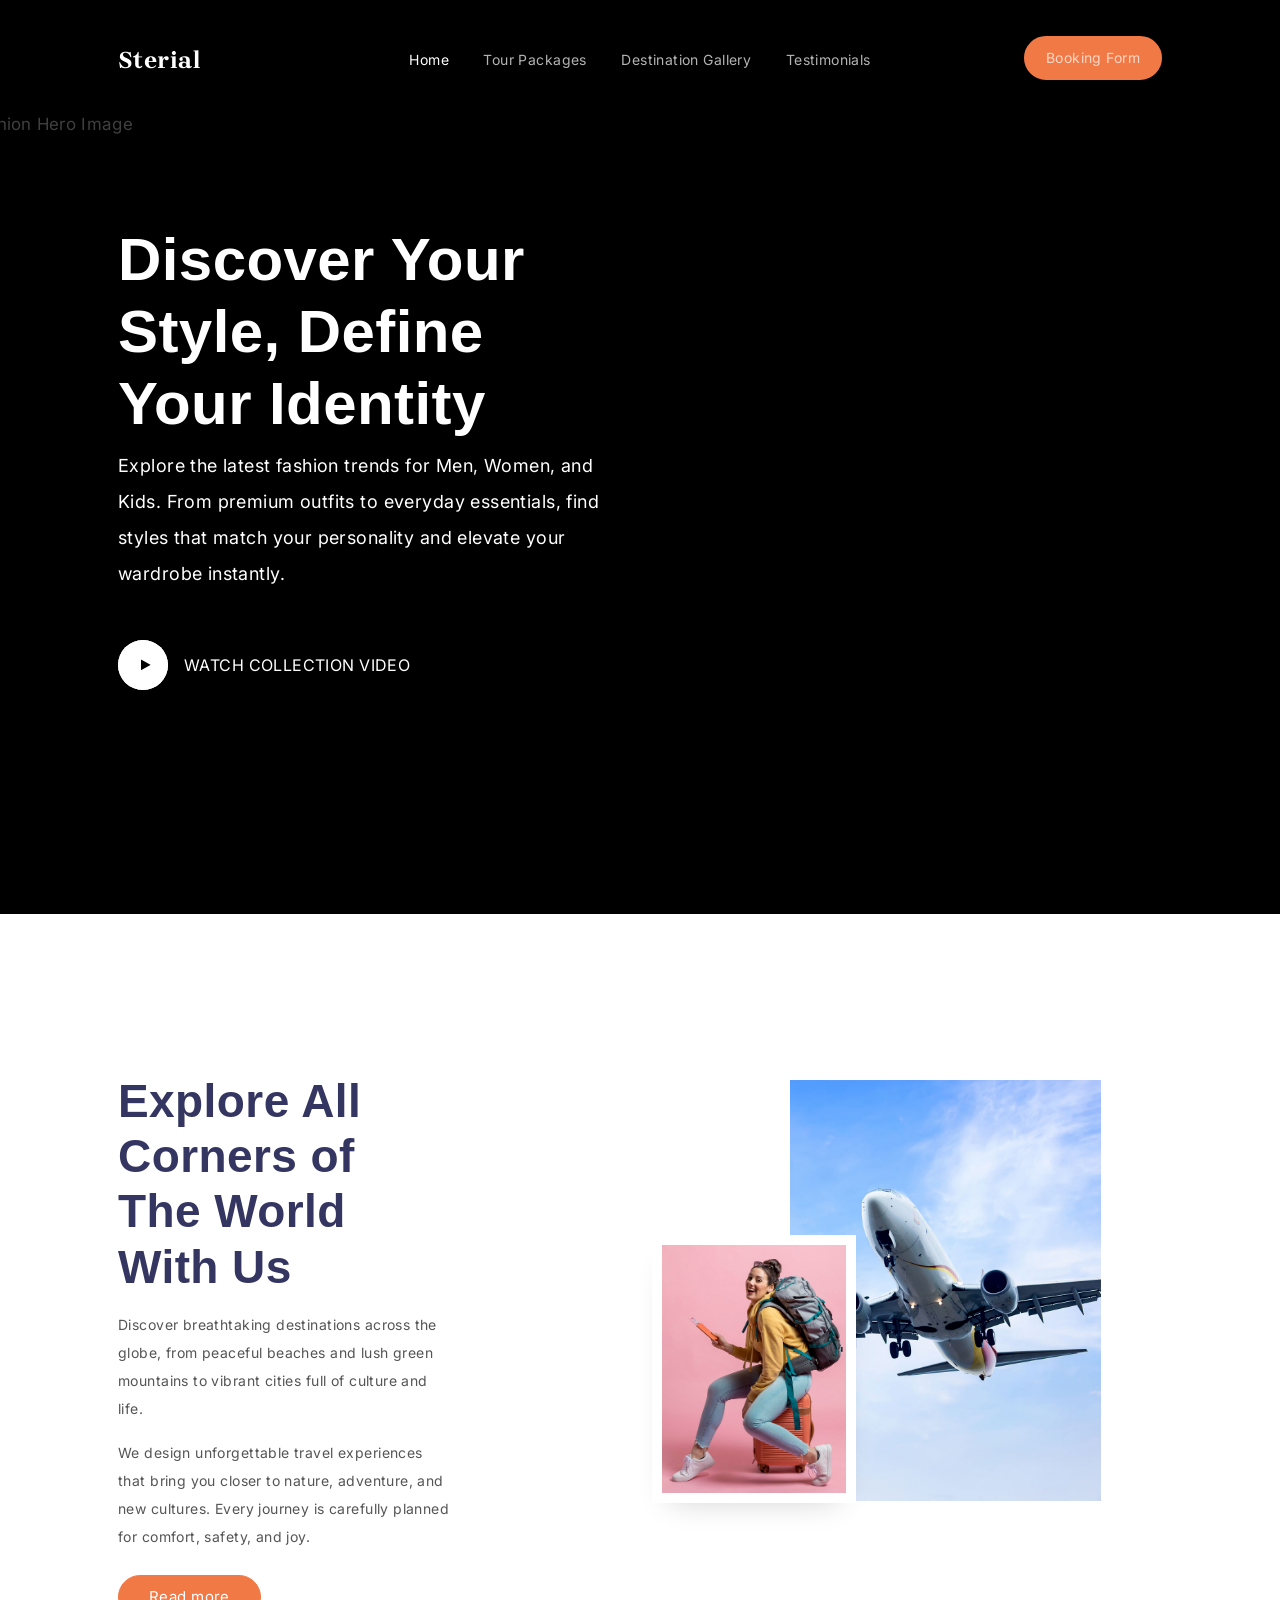
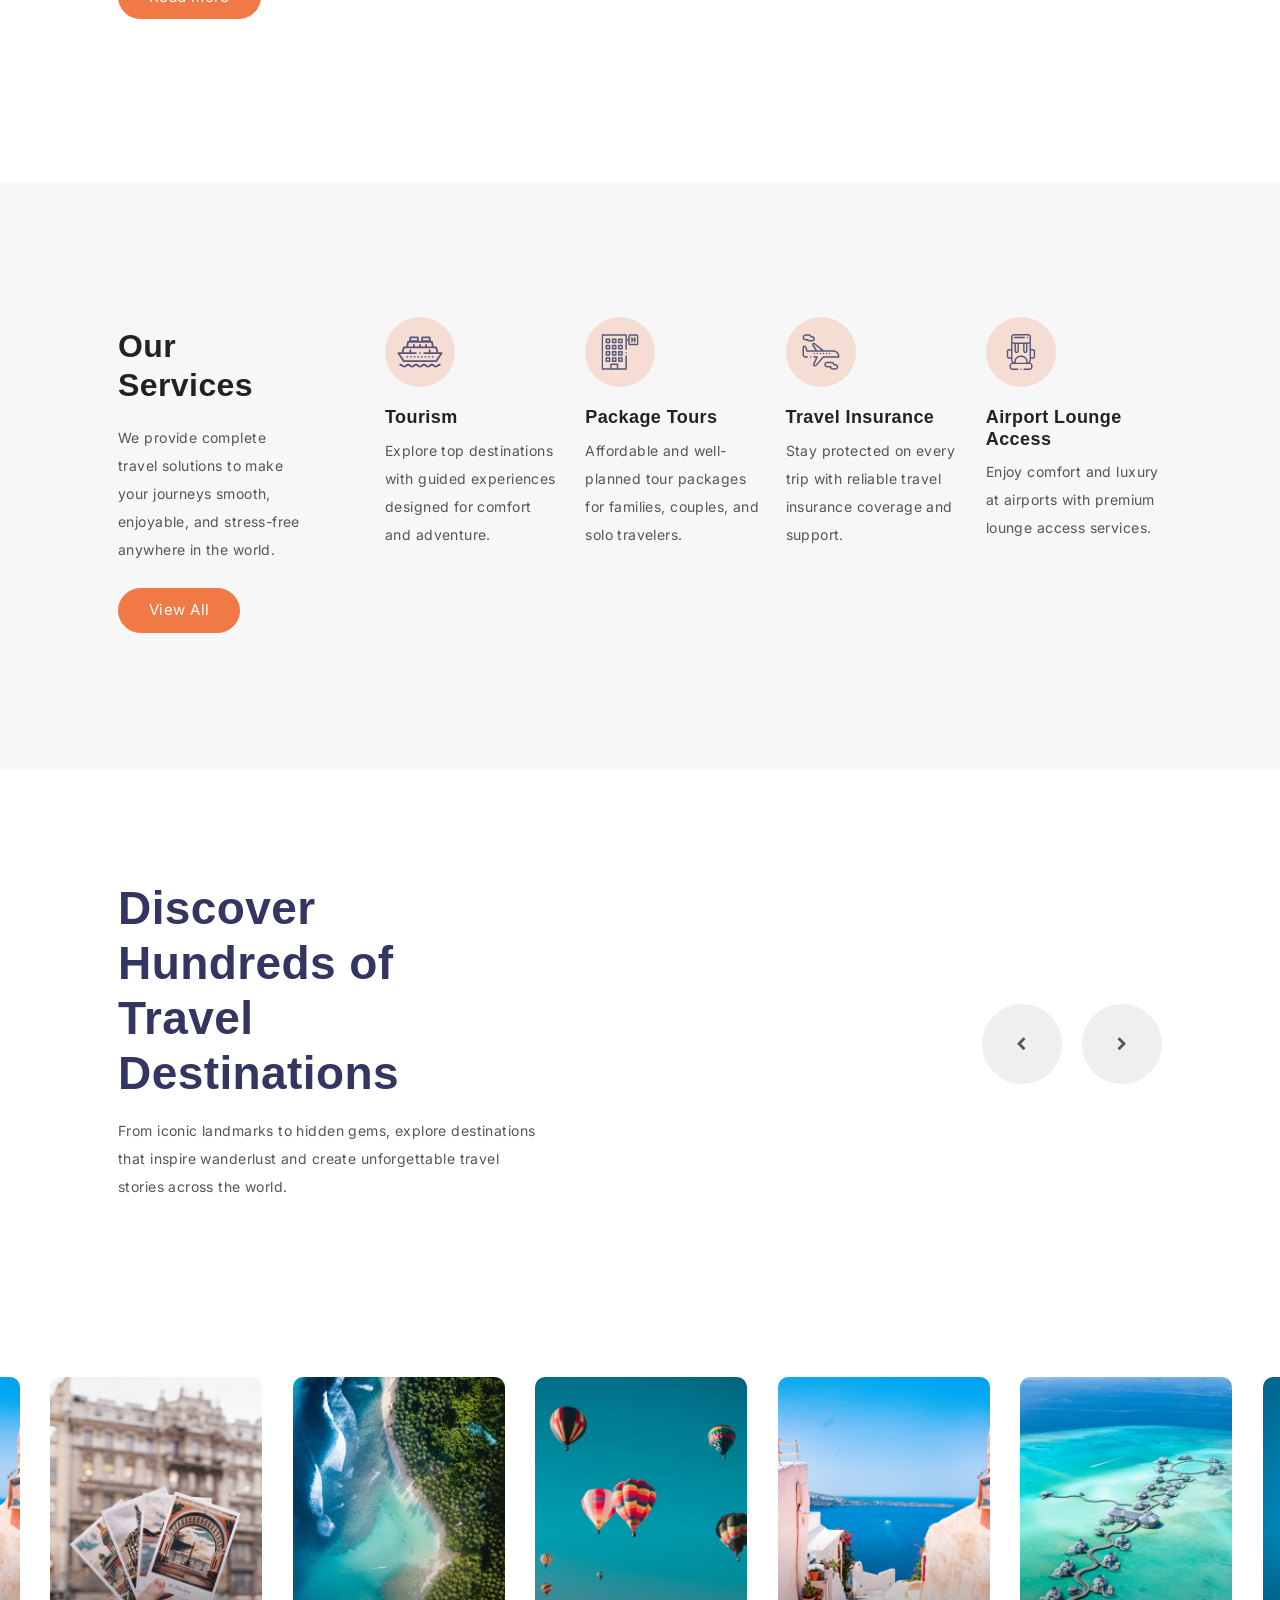
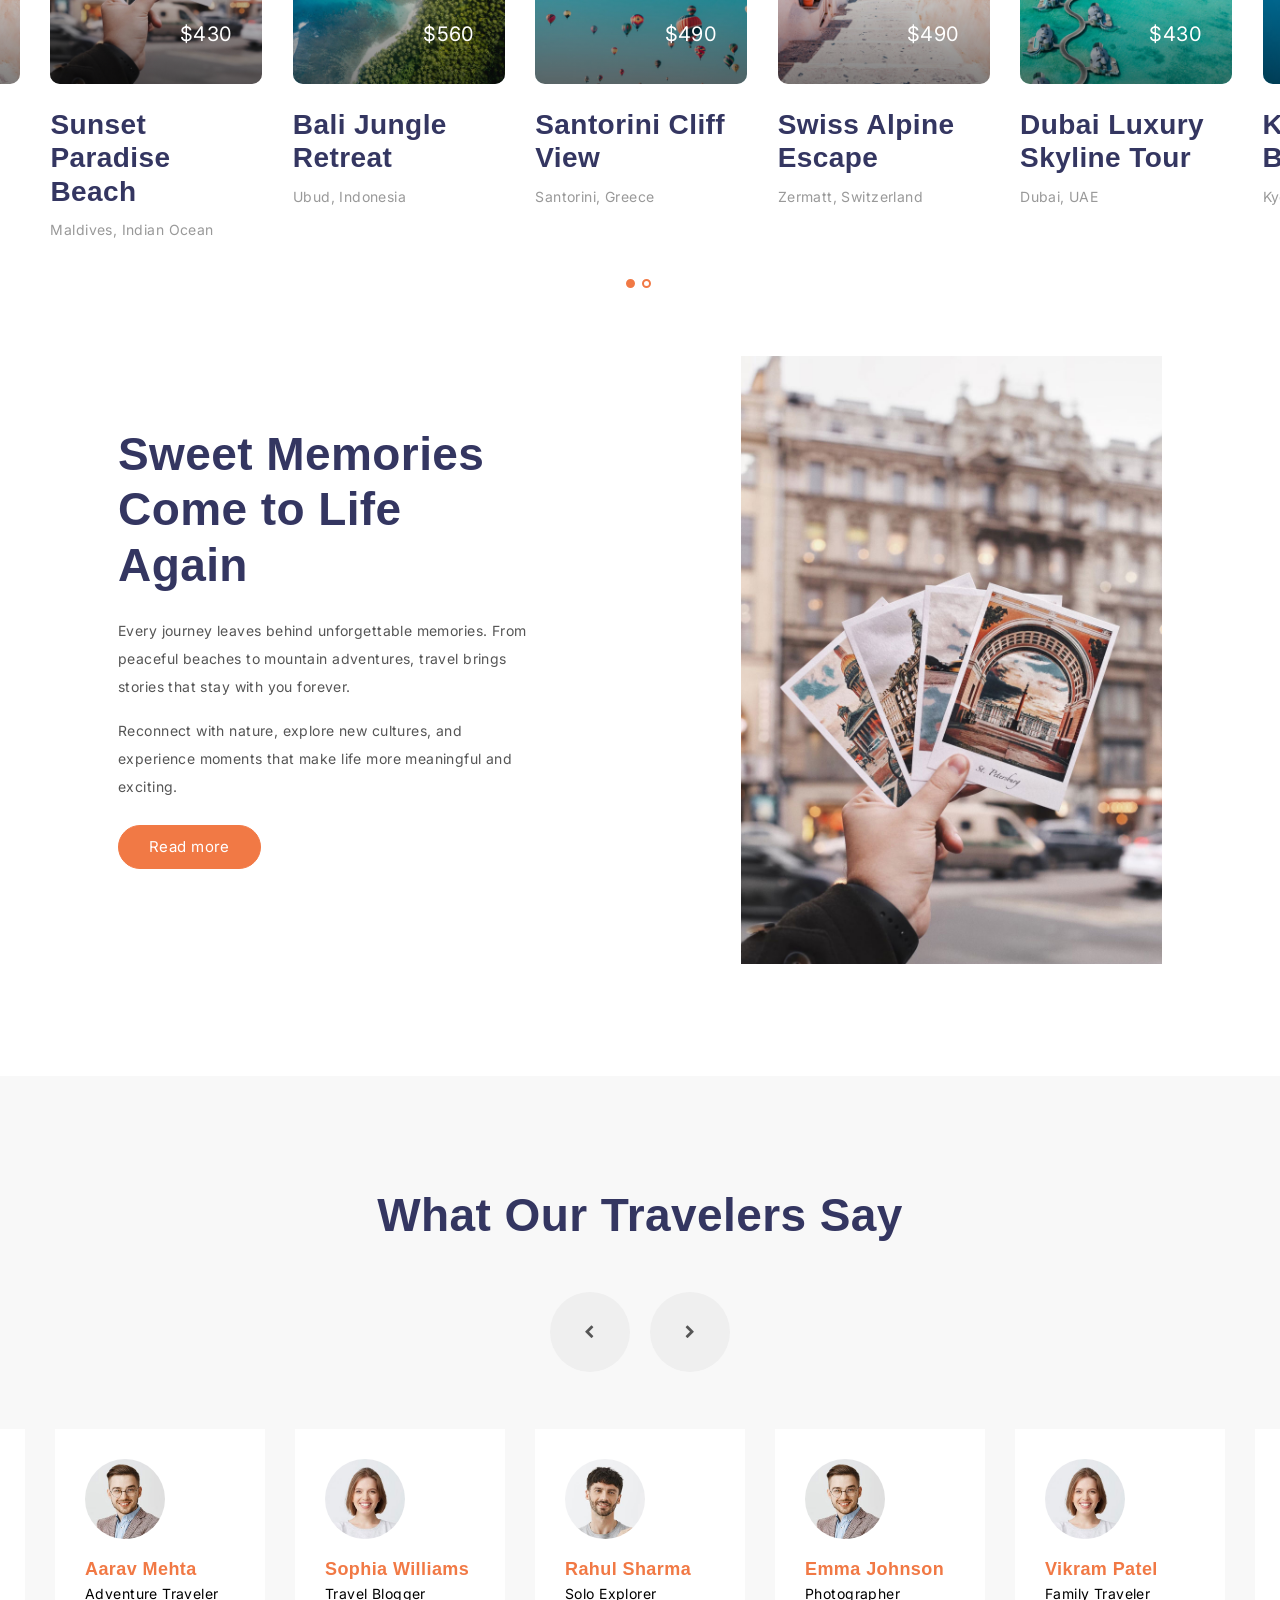
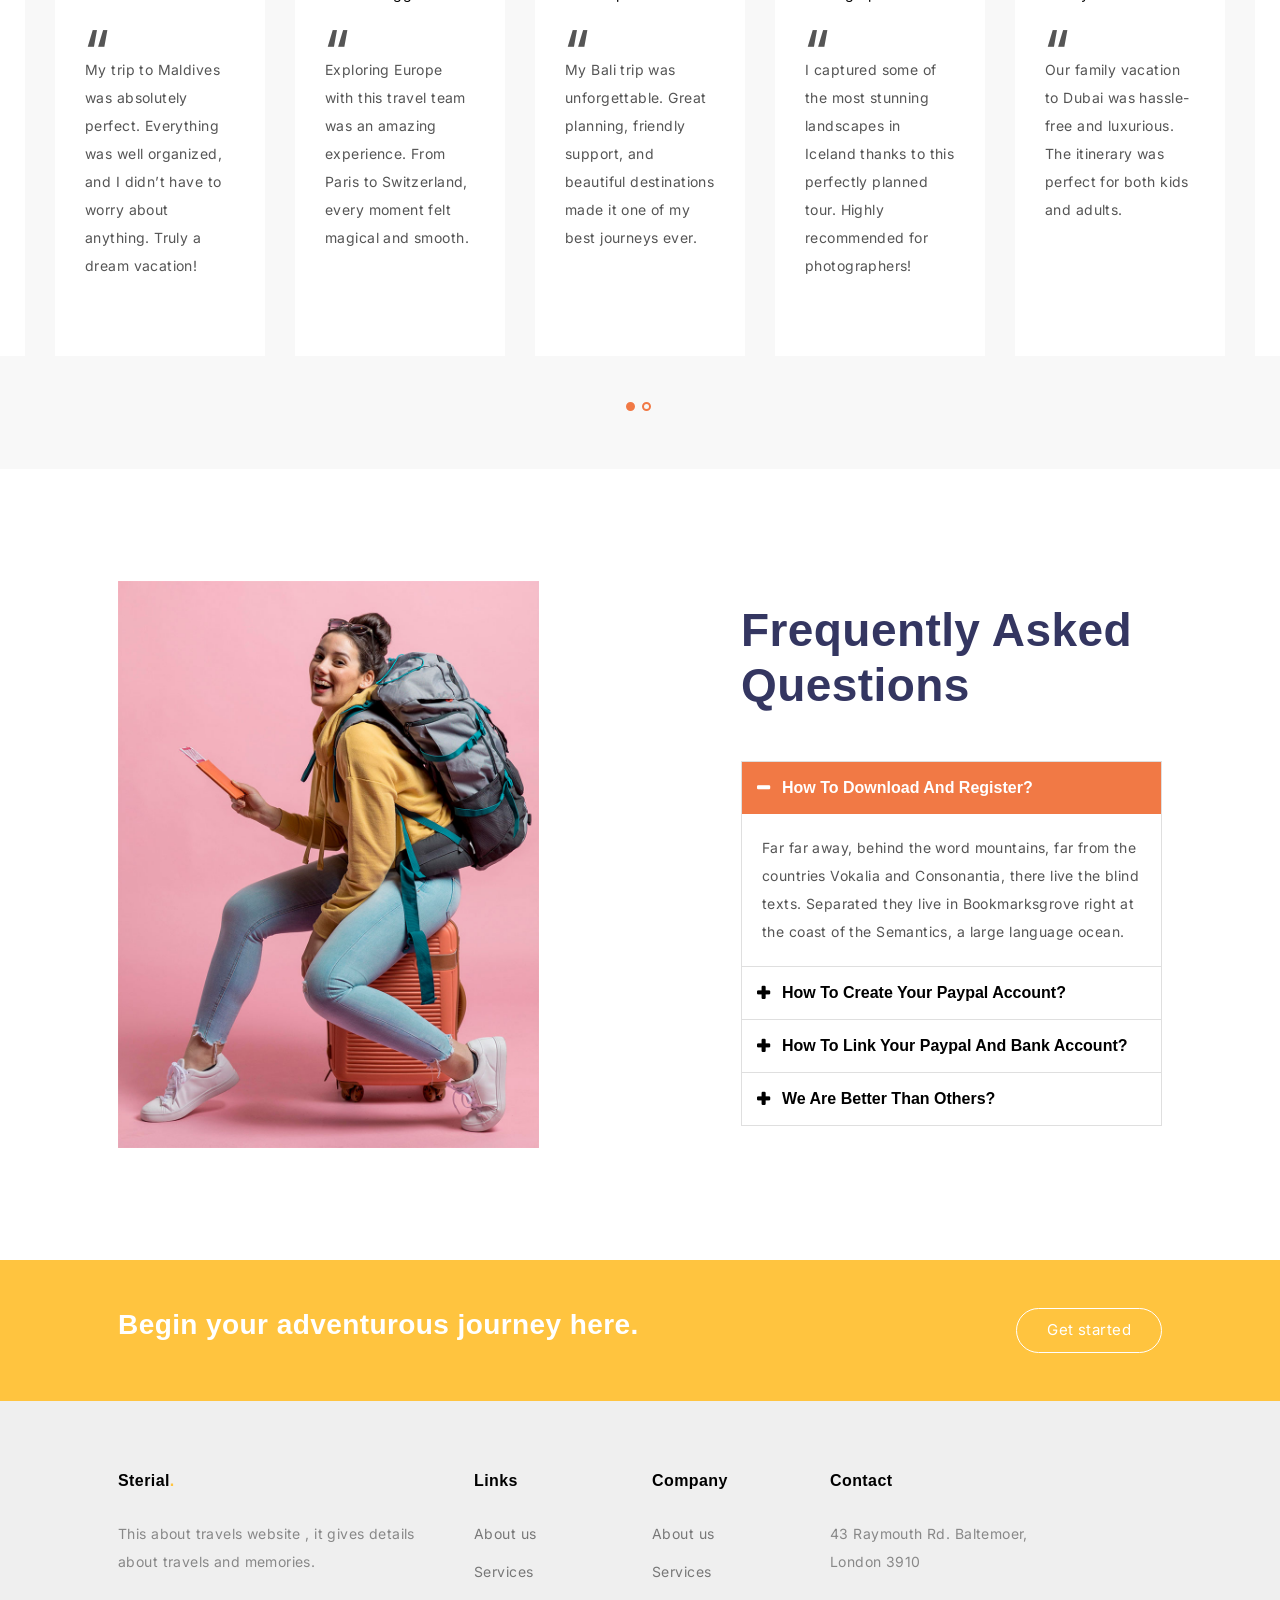
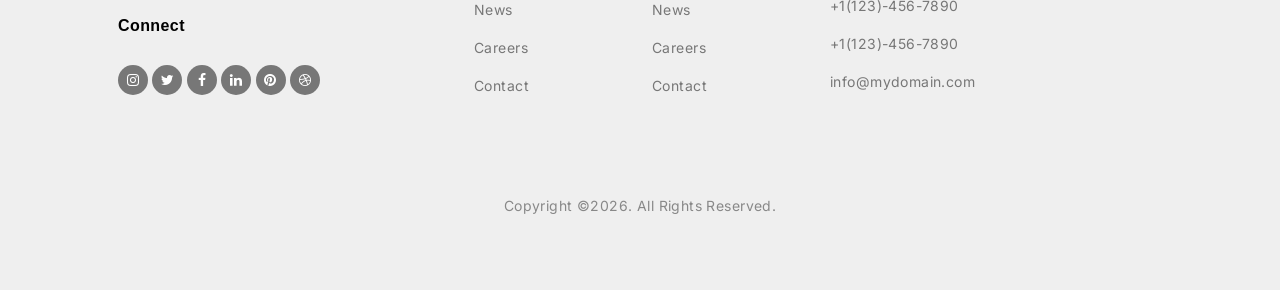
==== commit dd93bf5f: "updated" ====
--- a/index.html
+++ b/index.html
@@ -611,8 +611,8 @@
 			<div class="row">
 				<div class="col-lg-4">
 					<div class="widget">
-						<h3>About Passport<span class="text-primary">.</span> </h3>
-						<p>Far far away, behind the word mountains, far from the countries Vokalia and Consonantia, there live the blind texts.</p>
+						<h3>Sterial<span class="text-primary">.</span> </h3>
+						<p>This about travels website , it gives details about travels and memories.</p>
 					</div> <!-- /.widget -->
 					<div class="widget">
 						<h3>Connect</h3>
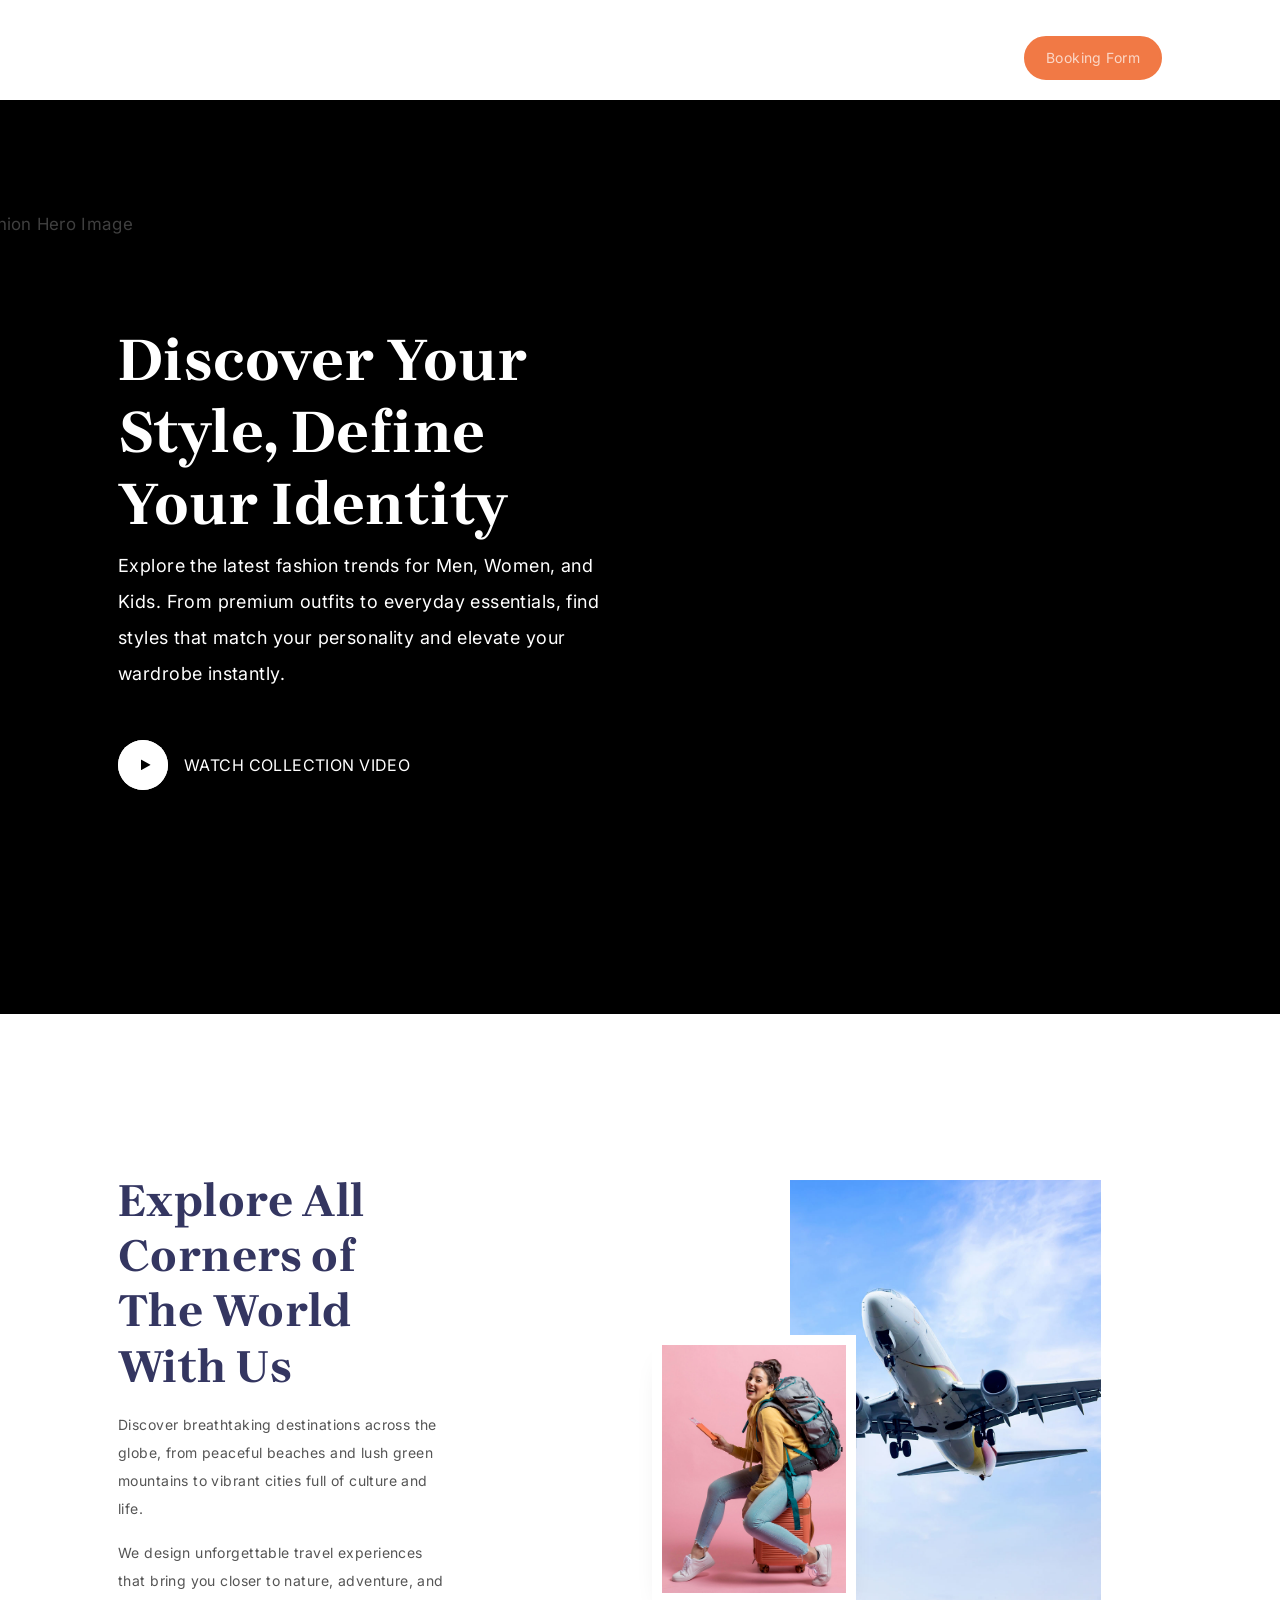
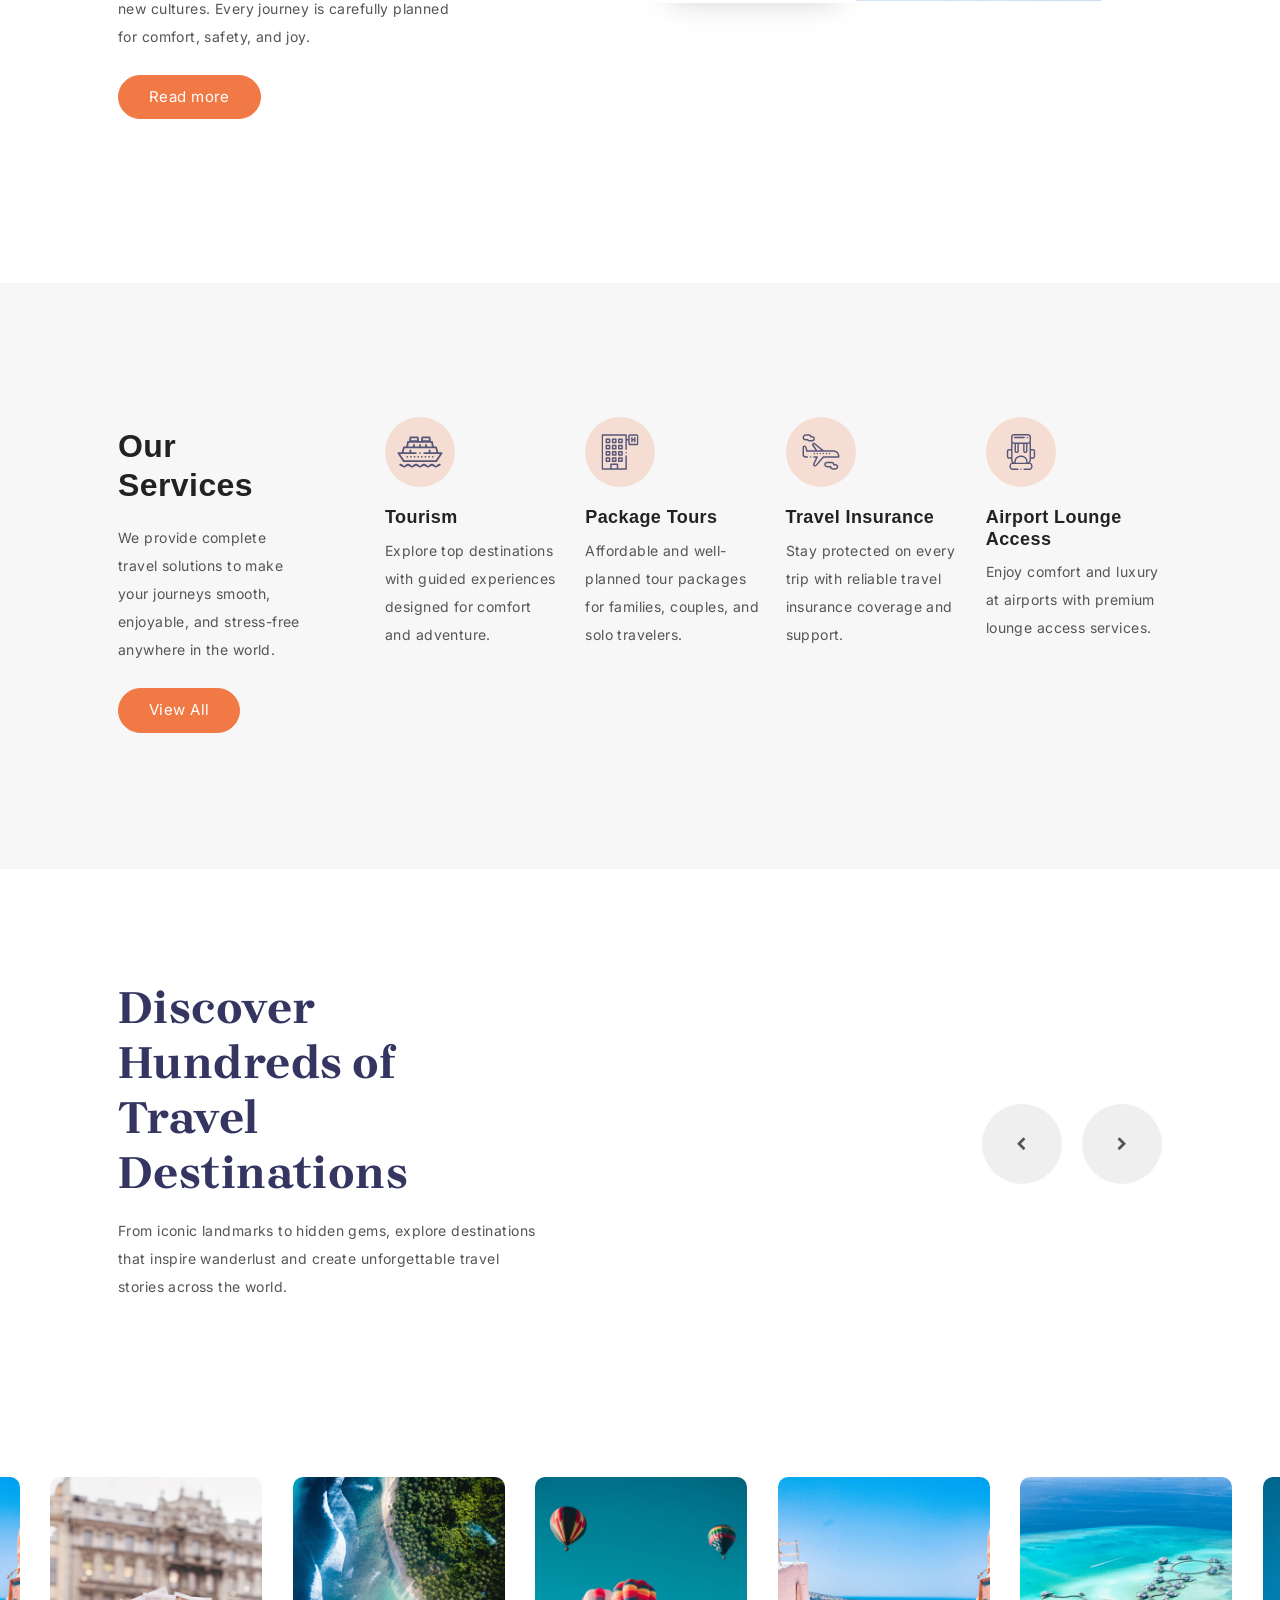
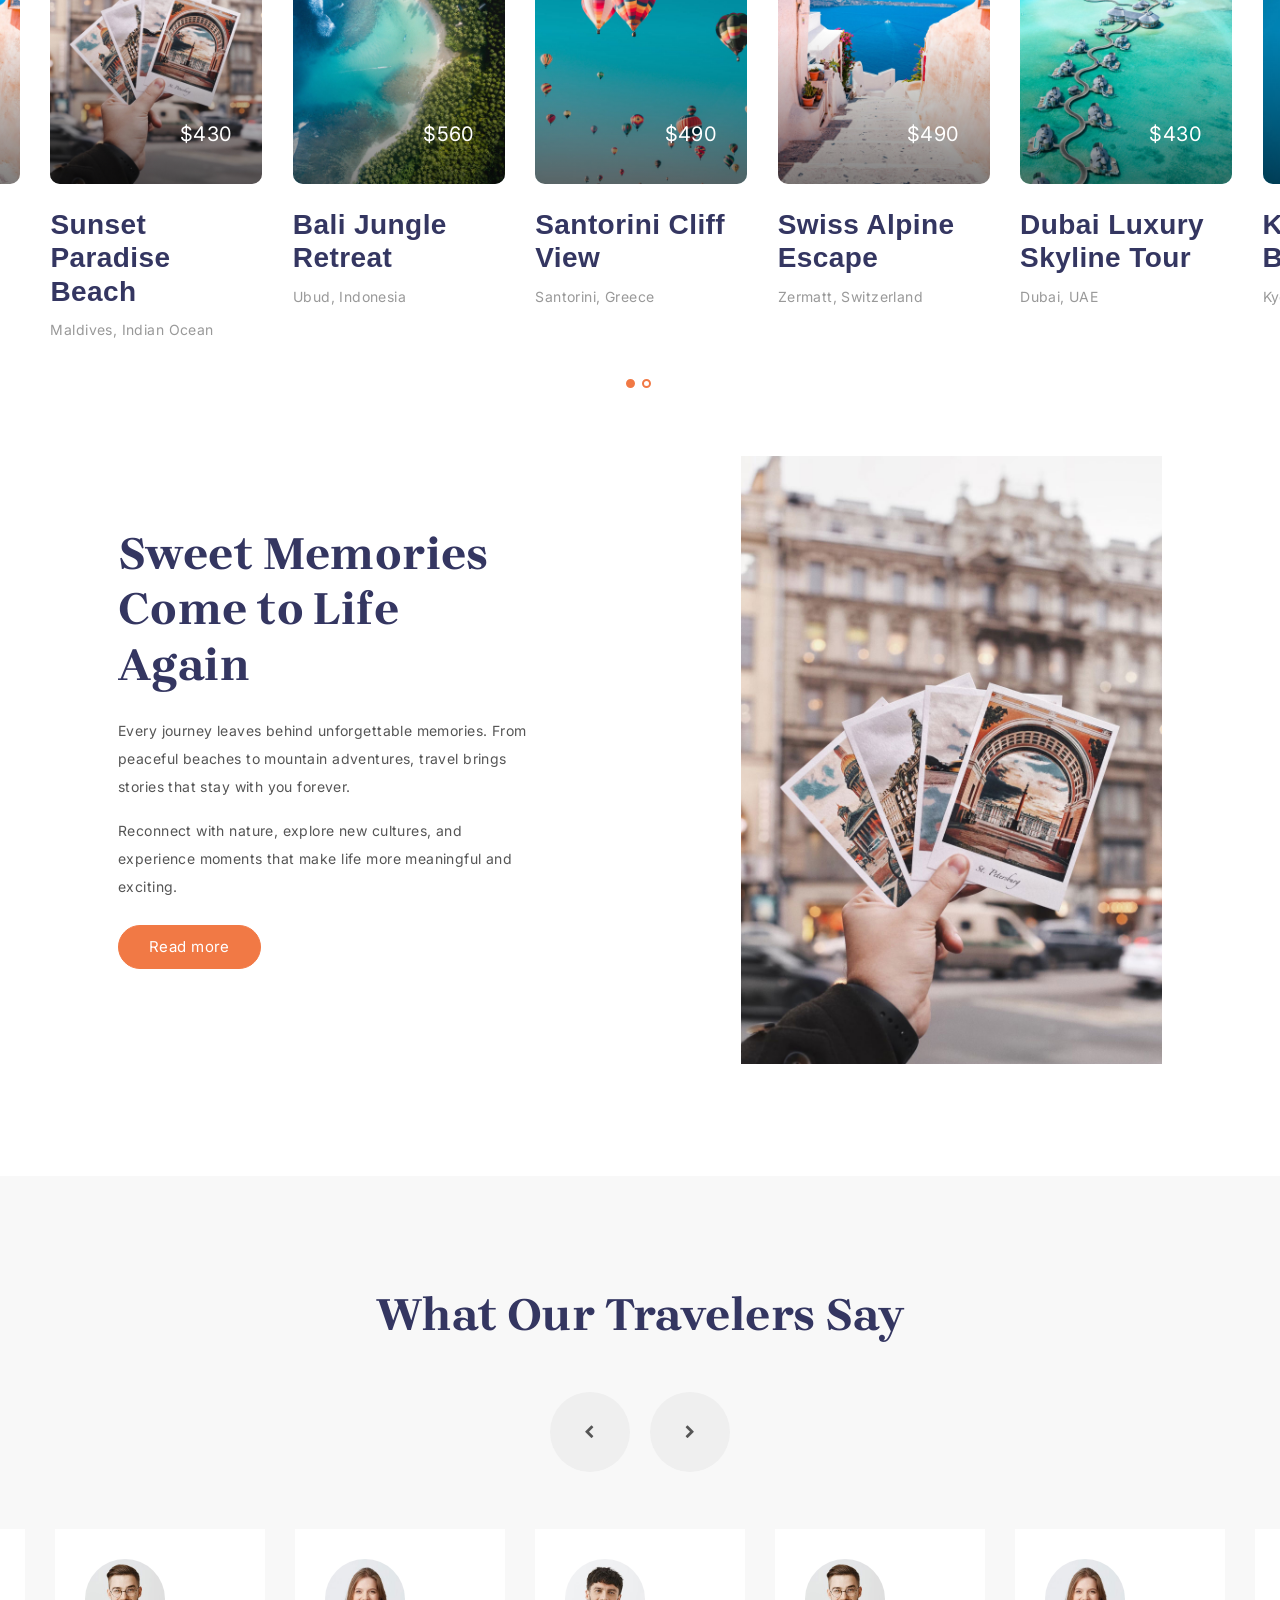
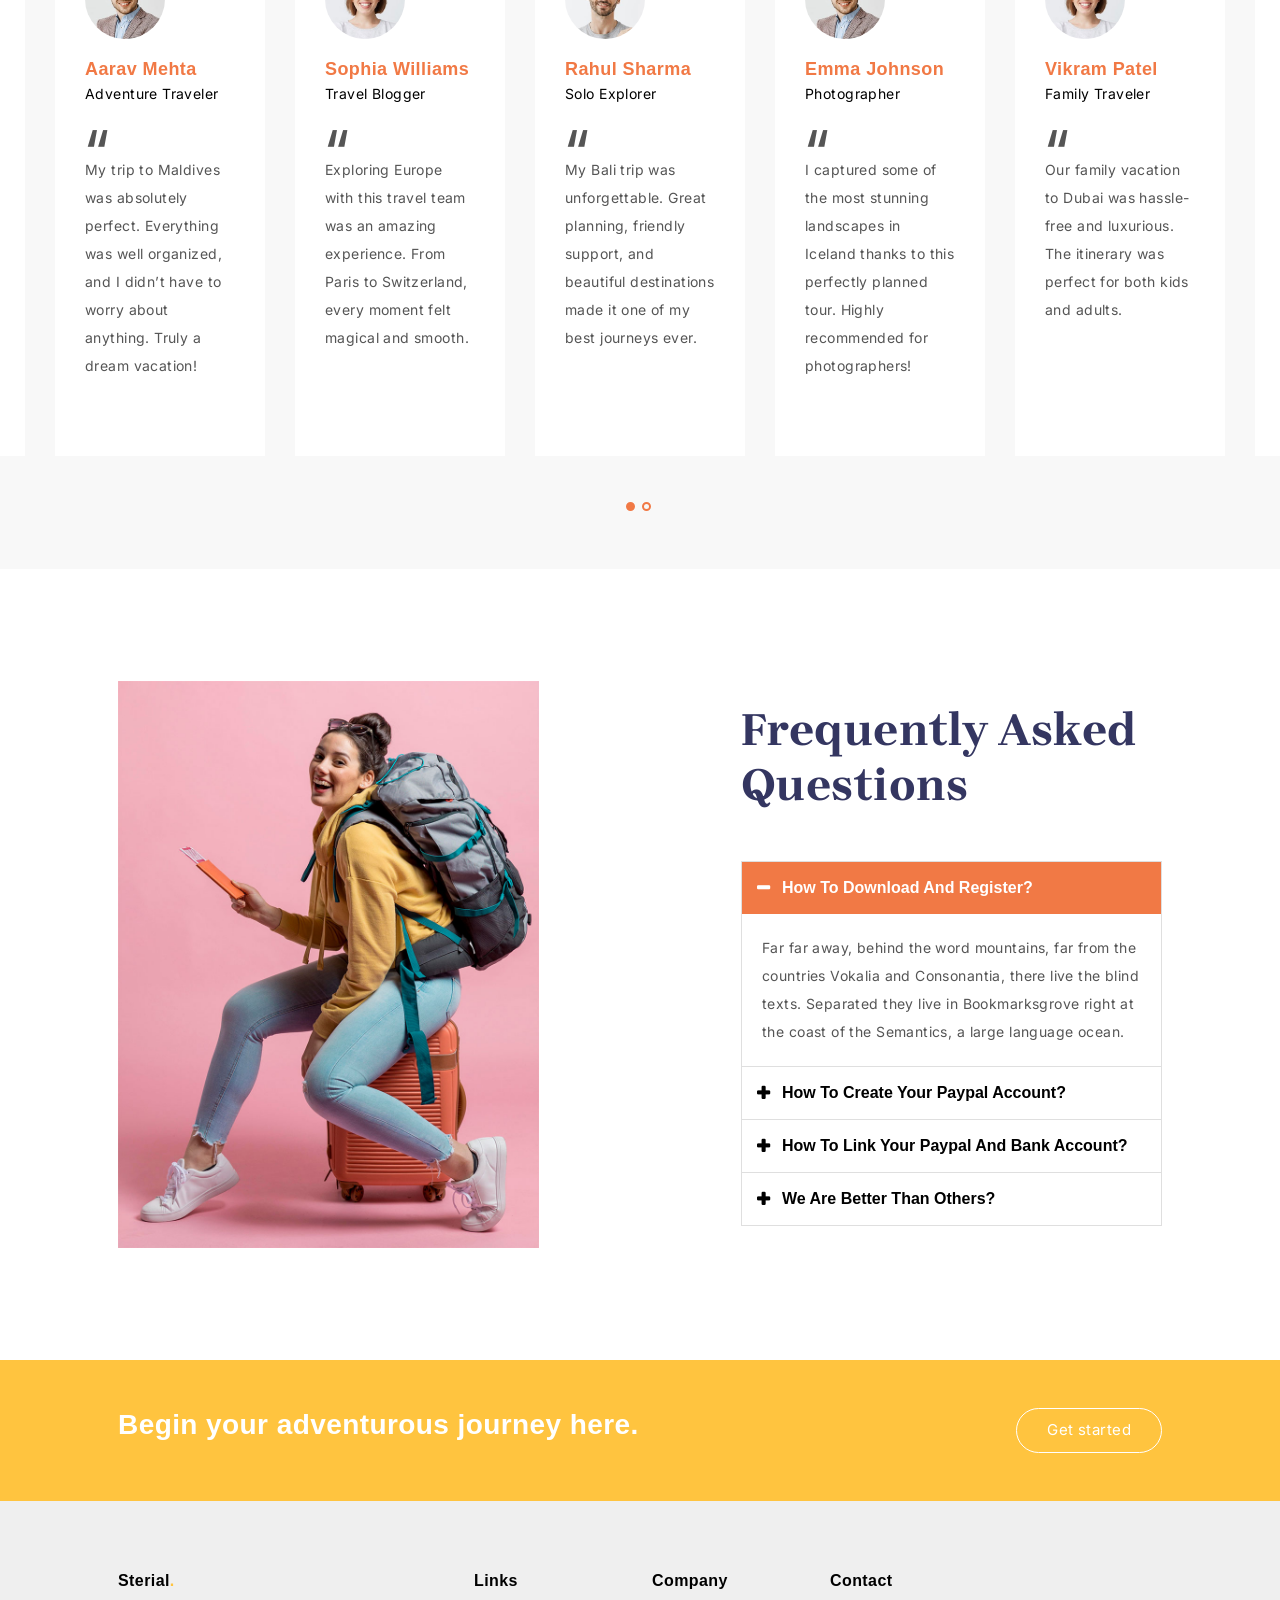
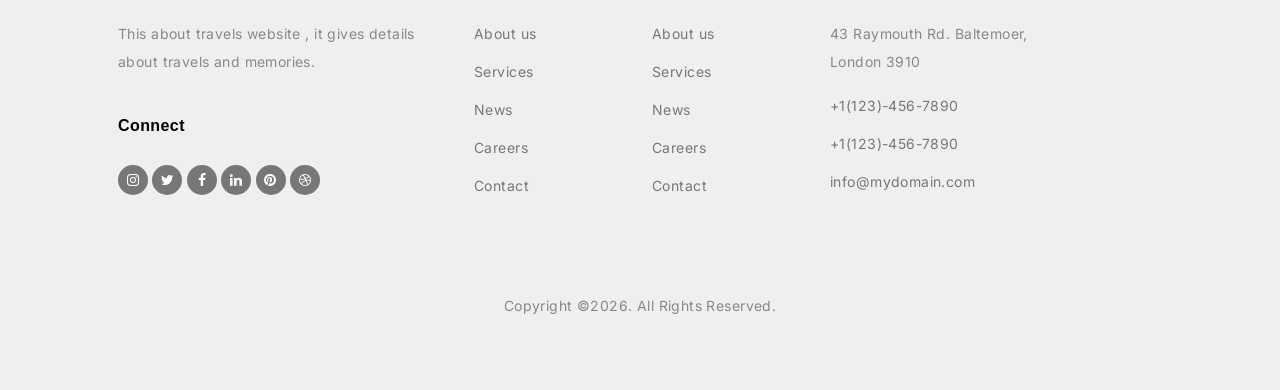
==== commit d895f76b: "updated" ====
--- a/index.html
+++ b/index.html
@@ -72,10 +72,10 @@
               <a href="#destination-gallery">Destination Gallery</a>
             </li>
 
-            <li>
-              <a href="#testimonials">Testimonials</a>
+            
+<li>
+              <a href="contact.html">Contact</a>
             </li>
-
           </ul>
         </div>
 
@@ -84,7 +84,7 @@
 
           <ul class="js-clone-nav d-none d-lg-inline-block text-end site-menu">
             <li class="cta-button">
-              <a href="contact.html">Booking Form</a>
+              <a href="booking form.html">Booking Form</a>
             </li>
           </ul>
 
--- a/css/style.css
+++ b/css/style.css
@@ -1,5 +1,5 @@
 /*
-<<<<<<< HEAD
+
 * Template Name: Sterial
 * Template Author: Untree.co
 * Template License: https://creativecommons.org/licenses/by/3.0/
@@ -88,6 +88,94 @@
   background-color: var(--bs-body-bg);
   -webkit-text-size-adjust: 100%;
   -webkit-tap-highlight-color: rgba(0, 0, 0, 0); }
+ body {
+  font-family: "Inter", sans-serif;
+  margin: 0;
+  background: url("https://images.unsplash.com/photo-1500530855697-b586d89ba3ee?auto=format&fit=crop&w=1600&q=80") no-repeat center center/cover;
+  min-height: 100vh;
+  padding-top: 100px;
+}
+@media (max-width: 768px) {
+
+  body {
+    padding-top: 70px;
+  }
+
+  .booking-section {
+    padding: 40px 15px;
+  }
+
+  .card-box {
+    padding: 20px;
+    border-radius: 12px;
+  }
+
+  .heading {
+    font-size: 22px;
+  }
+
+  .site-nav {
+    margin-top: 0 !important;
+  }
+}
+/* dark overlay so text is readable */
+body::before {
+  content: "";
+  position: fixed;
+  top: 0;
+  left: 0;
+  width: 100%;
+  height: 100%;
+  background: rgba(0,0,0,0.55);
+  z-index: -1;
+}
+  .booking-section {
+    padding: 70px 0;
+  }
+
+  .card-box {
+    background: #fff;
+    border-radius: 16px;
+    padding: 35px;
+    box-shadow: 0 10px 30px rgba(0,0,0,0.08);
+  }
+
+  .heading {
+    font-family: "Brygada 1918", serif;
+    font-weight: 700;
+  }
+
+  .form-control {
+    height: 48px;
+    border-radius: 10px;
+  }
+
+  textarea.form-control {
+    height: 110px;
+  }
+
+  .btn-primary {
+    border-radius: 10px;
+    padding: 12px 25px;
+  }
+
+  /* Success popup */
+  .popup {
+    position: fixed;
+    top: 20px;
+    right: 20px;
+    background: #28a745;
+    color: white;
+    padding: 15px 20px;
+    border-radius: 10px;
+    display: none;
+    animation: slide 0.4s ease;
+  }
+
+  @keyframes slide {
+    from {transform: translateX(100px); opacity: 0;}
+    to {transform: translateX(0); opacity: 1;}
+  }
 
 hr {
   margin: 1rem 0;
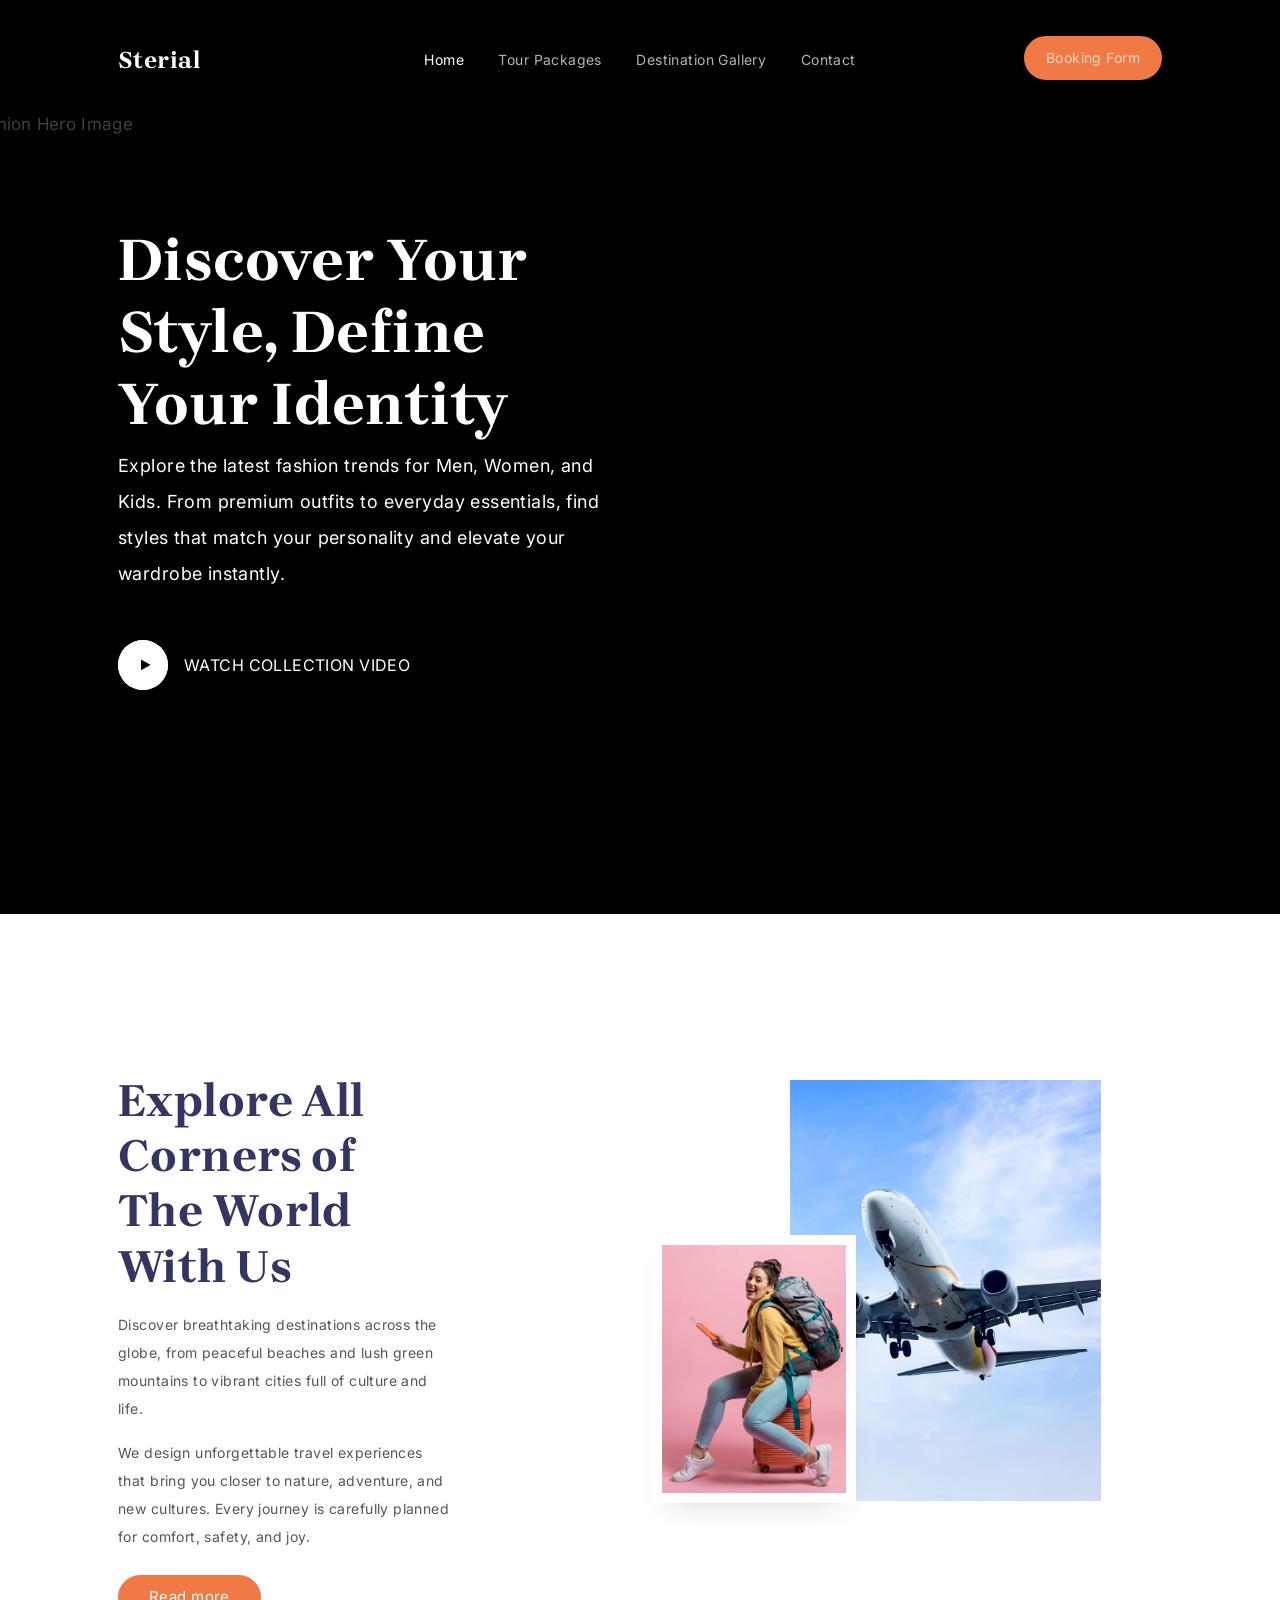
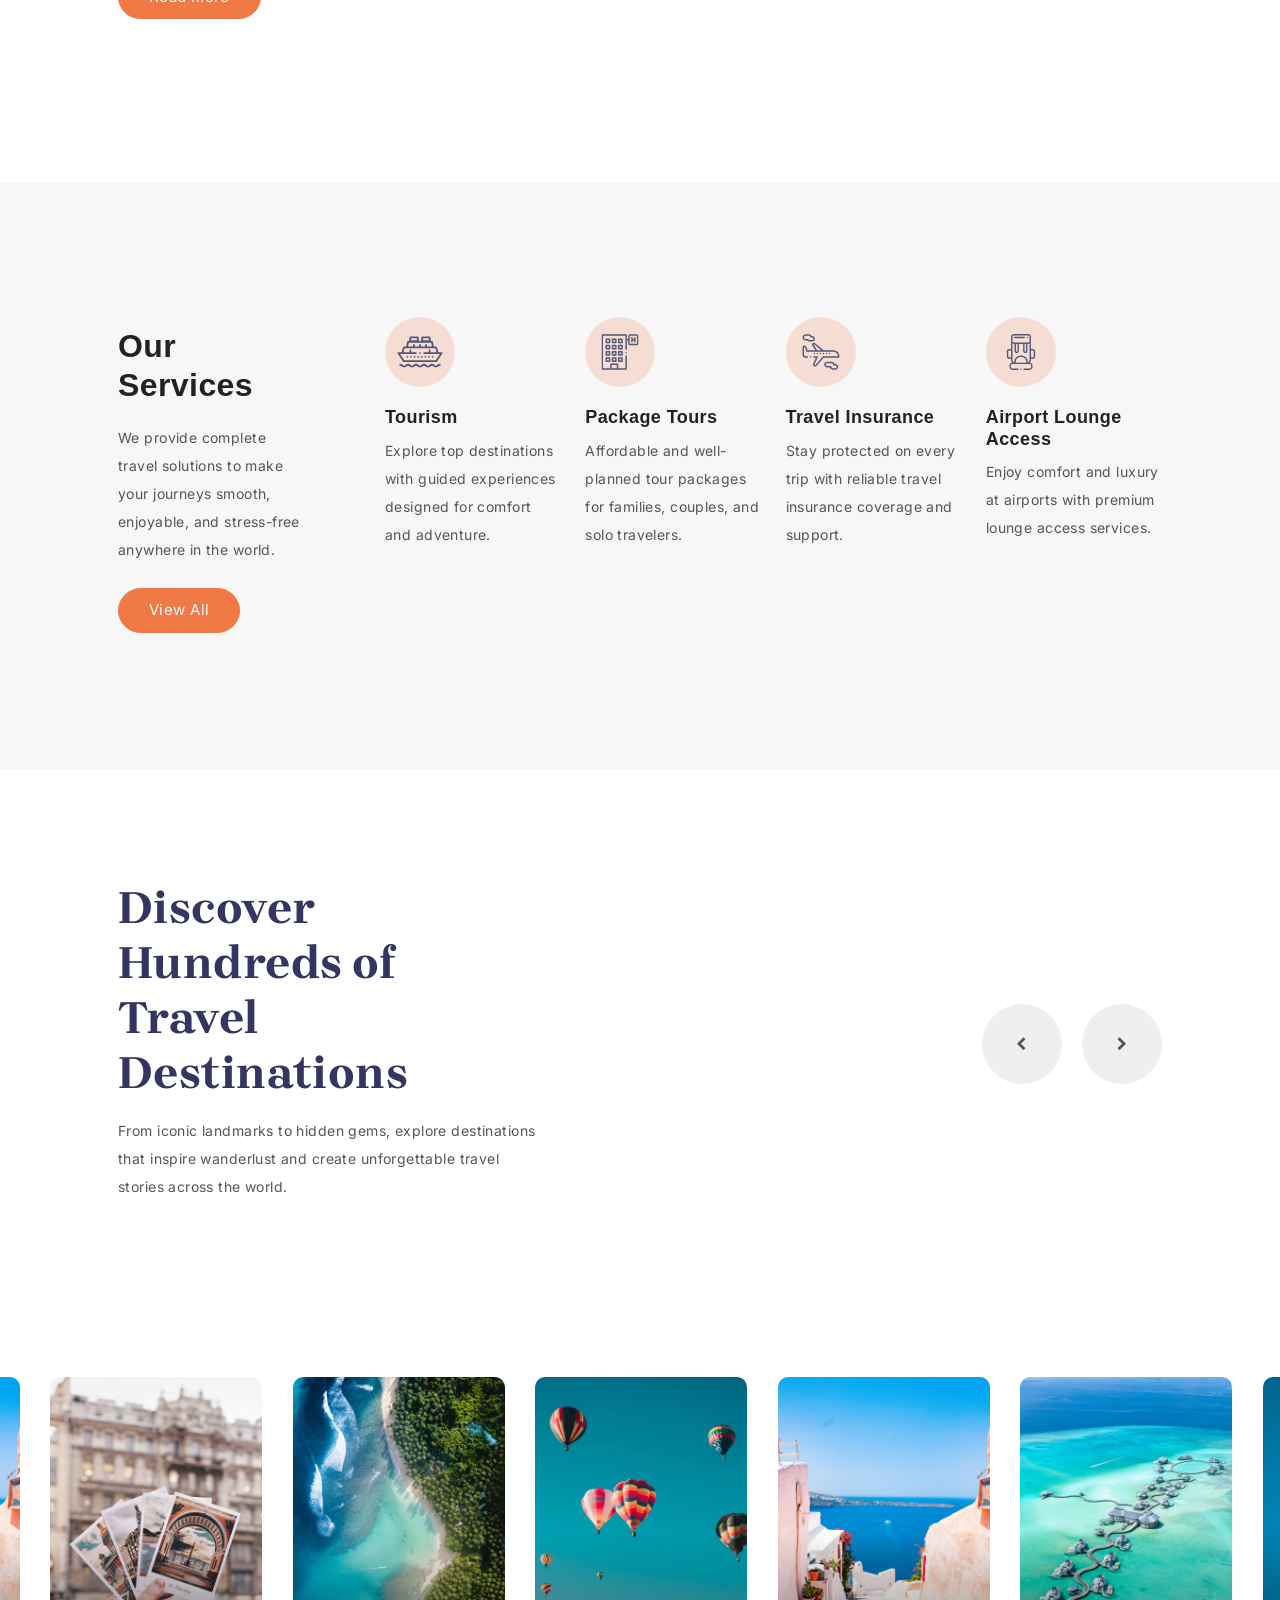
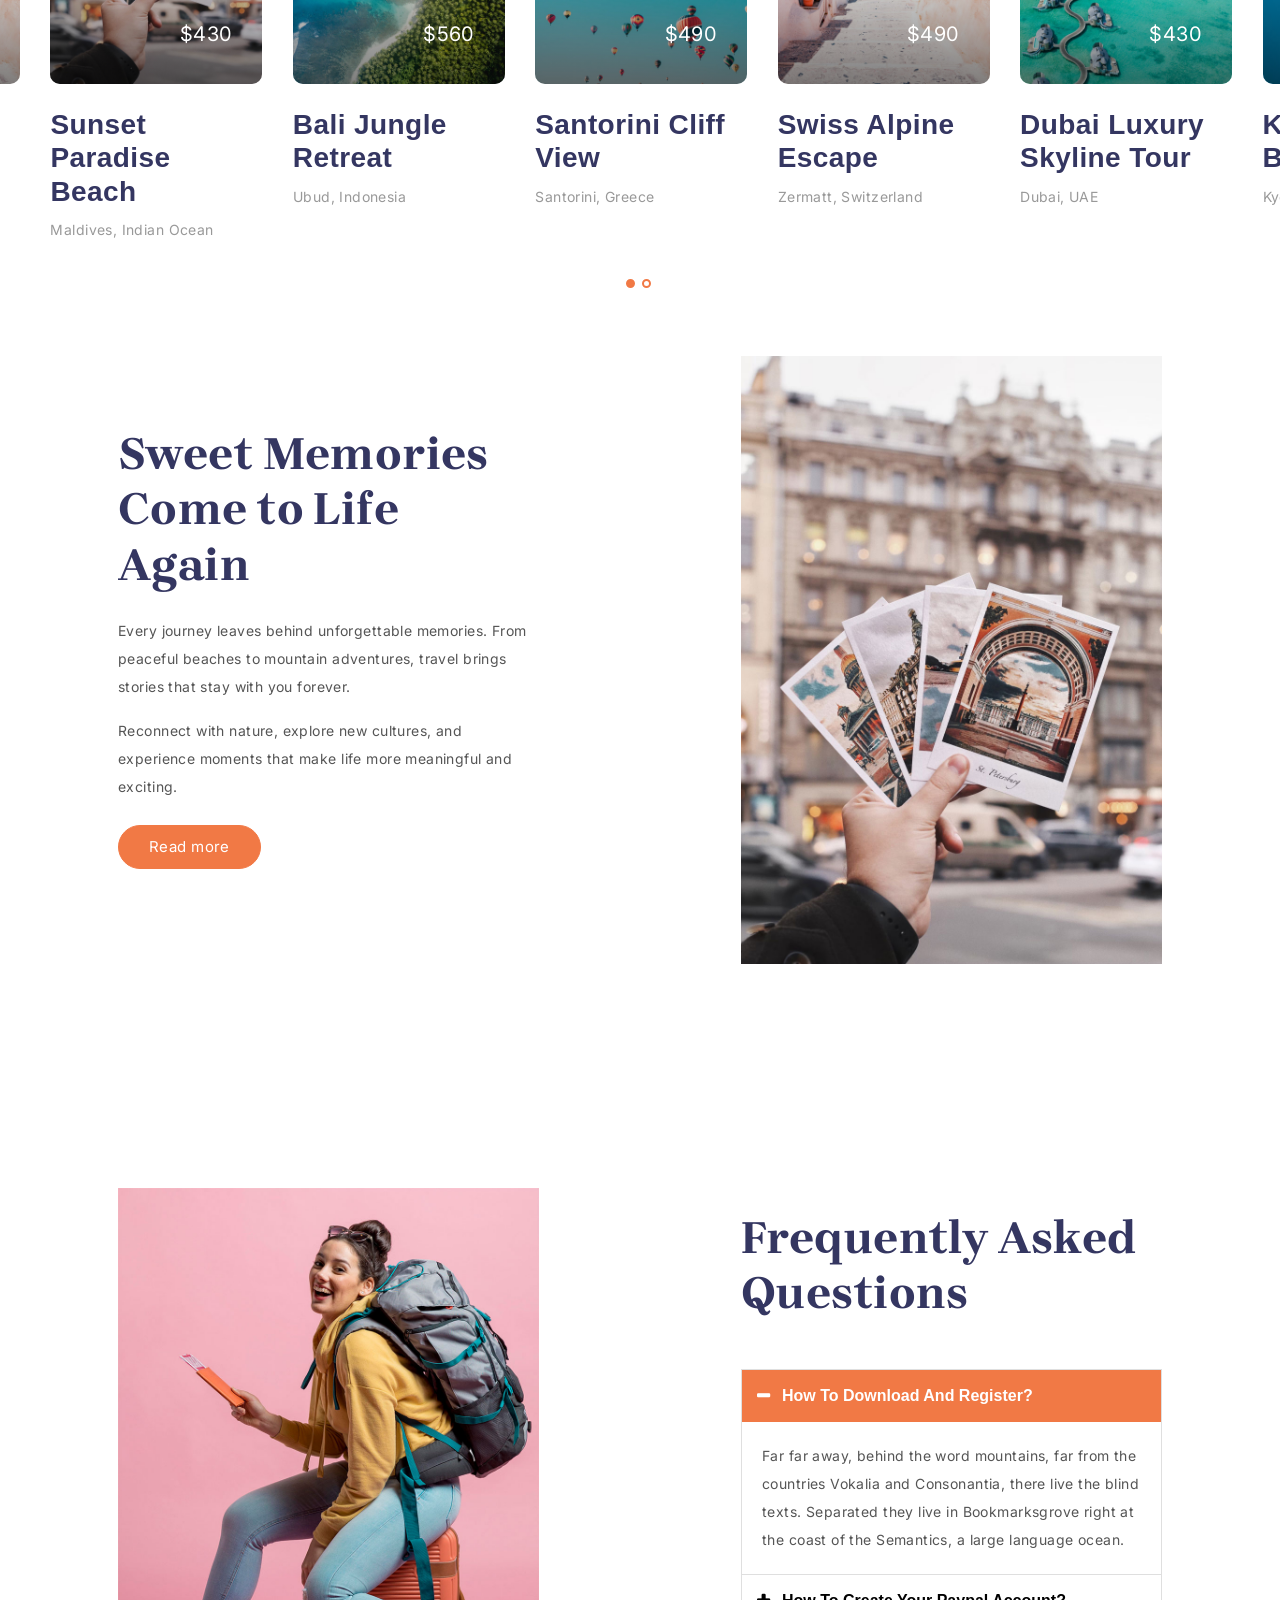
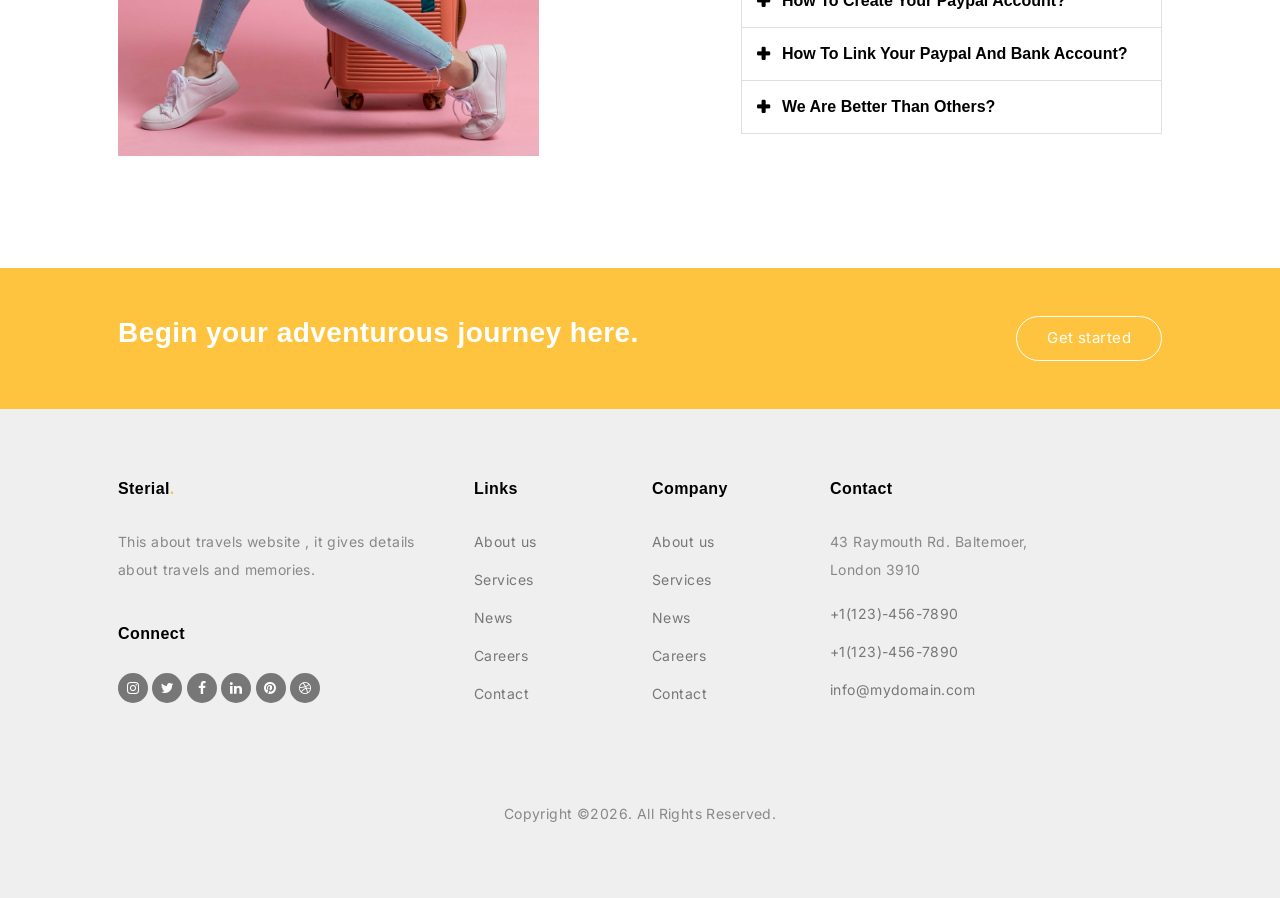
==== commit a8eedb11: "updated" ====
--- a/index.html
+++ b/index.html
@@ -65,11 +65,11 @@
             </li>
 
             <li>
-              <a href="#tour-packages">Tour Packages</a>
+              <a href="packages.html">Tour Packages</a>
             </li>
 
             <li>
-              <a href="#destination-gallery">Destination Gallery</a>
+              <a href="destination.html">Destination Gallery</a>
             </li>
 
             
@@ -415,112 +415,6 @@
 		</div>
 	</div>
 </div>
-<div class="section bg-light">
-
-	<h2 class="heading mb-5 text-center">What Our Travelers Say</h2>
-
-	<div class="text-center mb-5">
-		<div id="prevnext-testimonial">
-			<span class="prev me-3" data-controls="prev">
-				<span class="icon-chevron-left"></span>
-			</span>
-			<span class="next" data-controls="next">
-				<span class="icon-chevron-right"></span>
-			</span>
-		</div>
-	</div>
-
-	<div class="wide-slider-testimonial-wrap">
-		<div class="wide-slider-testimonial">
-
-			<div class="item">
-				<blockquote class="block-testimonial">
-					<div class="author">
-						<img src="images/person_1.jpg" alt="Traveller">
-						<h3>Aarav Mehta</h3>
-						<p class="position mb-5">Adventure Traveler</p>
-					</div>
-					<p>
-						<div class="quote">&ldquo;</div>
-						My trip to Maldives was absolutely perfect. Everything was well organized, and I didn’t have to worry about anything. Truly a dream vacation!
-					</p>
-				</blockquote>
-			</div>
-
-			<div class="item">
-				<blockquote class="block-testimonial">
-					<div class="author">
-						<img src="images/person_2.jpg" alt="Traveller">
-						<h3>Sophia Williams</h3>
-						<p class="position mb-5">Travel Blogger</p>
-					</div>
-					<p>
-						<div class="quote">&ldquo;</div>
-						Exploring Europe with this travel team was an amazing experience. From Paris to Switzerland, every moment felt magical and smooth.
-					</p>
-				</blockquote>
-			</div>
-
-			<div class="item">
-				<blockquote class="block-testimonial">
-					<div class="author">
-						<img src="images/person_3.jpg" alt="Traveller">
-						<h3>Rahul Sharma</h3>
-						<p class="position mb-5">Solo Explorer</p>
-					</div>
-					<p>
-						<div class="quote">&ldquo;</div>
-						My Bali trip was unforgettable. Great planning, friendly support, and beautiful destinations made it one of my best journeys ever.
-					</p>
-				</blockquote>
-			</div>
-
-			<div class="item">
-				<blockquote class="block-testimonial">
-					<div class="author">
-						<img src="images/person_1.jpg" alt="Traveller">
-						<h3>Emma Johnson</h3>
-						<p class="position mb-5">Photographer</p>
-					</div>
-					<p>
-						<div class="quote">&ldquo;</div>
-						I captured some of the most stunning landscapes in Iceland thanks to this perfectly planned tour. Highly recommended for photographers!
-					</p>
-				</blockquote>
-			</div>
-
-			<div class="item">
-				<blockquote class="block-testimonial">
-					<div class="author">
-						<img src="images/person_2.jpg" alt="Traveller">
-						<h3>Vikram Patel</h3>
-						<p class="position mb-5">Family Traveler</p>
-					</div>
-					<p>
-						<div class="quote">&ldquo;</div>
-						Our family vacation to Dubai was hassle-free and luxurious. The itinerary was perfect for both kids and adults.
-					</p>
-				</blockquote>
-			</div>
-
-			<div class="item">
-				<blockquote class="block-testimonial">
-					<div class="author">
-						<img src="images/person_3.jpg" alt="Traveller">
-						<h3>Isabella Brown</h3>
-						<p class="position mb-5">Travel Enthusiast</p>
-					</div>
-					<p>
-						<div class="quote">&ldquo;</div>
-						Every destination felt like a new story. The experience was smooth, safe, and filled with unforgettable memories.
-					</p>
-				</blockquote>
-			</div>
-
-		</div>
-	</div>
-
-</div>	</div> <!-- /.untree_co-section -->
 
 	<div class="section">
 		<div class="container">
--- a/css/style.css
+++ b/css/style.css
@@ -76,7 +76,48 @@
 @media (prefers-reduced-motion: no-preference) {
   :root {
     scroll-behavior: smooth; } }
-
+/* MOBILE ONLY HORIZONTAL SLIDER */
+@media (max-width: 768px) {
+
+  .mobile-slider {
+    display: flex;
+    flex-wrap: nowrap;
+    overflow-x: auto;
+    -webkit-overflow-scrolling: touch;
+    scroll-snap-type: x mandatory;
+    gap: 15px;
+    padding-bottom: 10px;
+  }
+
+  /* hide scrollbar */
+  .mobile-slider::-webkit-scrollbar {
+    display: none;
+  }
+
+  .mobile-slider {
+    scrollbar-width: none;
+  }
+
+  /* each card becomes slide */
+  .mobile-slider > [class*="col-"] {
+    flex: 0 0 80%;
+    max-width: 80%;
+    scroll-snap-align: start;
+  }
+
+  /* card styling optional */
+  .destination-card {
+    background: #fff;
+    border-radius: 12px;
+    overflow: hidden;
+    box-shadow: 0 5px 20px rgba(0,0,0,0.08);
+    padding: 10px;
+  }
+
+  .destination-card img {
+    border-radius: 10px;
+  }
+}
 body {
   margin: 0;
   font-family: var(--bs-body-font-family);
@@ -88,49 +129,50 @@
   background-color: var(--bs-body-bg);
   -webkit-text-size-adjust: 100%;
   -webkit-tap-highlight-color: rgba(0, 0, 0, 0); }
- body {
-  font-family: "Inter", sans-serif;
-  margin: 0;
-  background: url("https://images.unsplash.com/photo-1500530855697-b586d89ba3ee?auto=format&fit=crop&w=1600&q=80") no-repeat center center/cover;
-  min-height: 100vh;
-  padding-top: 100px;
+  .destination-card {
+  border-radius: 12px;
+  overflow: hidden;
+  background: #fff;
+  box-shadow: 0 5px 20px rgba(0,0,0,0.1);
+  padding: 15px;
+  transition: 0.3s;
+  text-align: center;
 }
-@media (max-width: 768px) {
-
-  body {
-    padding-top: 70px;
-  }
+
+.destination-card img {
+  border-radius: 10px;
+  height: 220px;
+  width: 100%;
+  object-fit: cover;
+}
+
+.destination-card:hover {
+  transform: translateY(-8px);
+  box-shadow: 0 10px 30px rgba(0,0,0,0.2);
+}
+.package-box {
+  background: #fff;
+  border-radius: 10px;
+  padding: 15px;
+  margin-bottom: 30px;
+  box-shadow: 0 5px 15px rgba(0,0,0,0.1);
+  transition: 0.3s;
+  text-align: center;
+}
+
+.package-box img {
+  border-radius: 10px;
+  height: 200px;
+  width: 100%;
+  object-fit: cover;
+}
+
+.package-box:hover {
+  transform: translateY(-8px);
+}
 
   .booking-section {
-    padding: 40px 15px;
-  }
-
-  .card-box {
-    padding: 20px;
-    border-radius: 12px;
-  }
-
-  .heading {
-    font-size: 22px;
-  }
-
-  .site-nav {
-    margin-top: 0 !important;
-  }
-}
-/* dark overlay so text is readable */
-body::before {
-  content: "";
-  position: fixed;
-  top: 0;
-  left: 0;
-  width: 100%;
-  height: 100%;
-  background: rgba(0,0,0,0.55);
-  z-index: -1;
-}
-  .booking-section {
-    padding: 70px 0;
+    padding: 150px 0;
   }
 
   .card-box {
